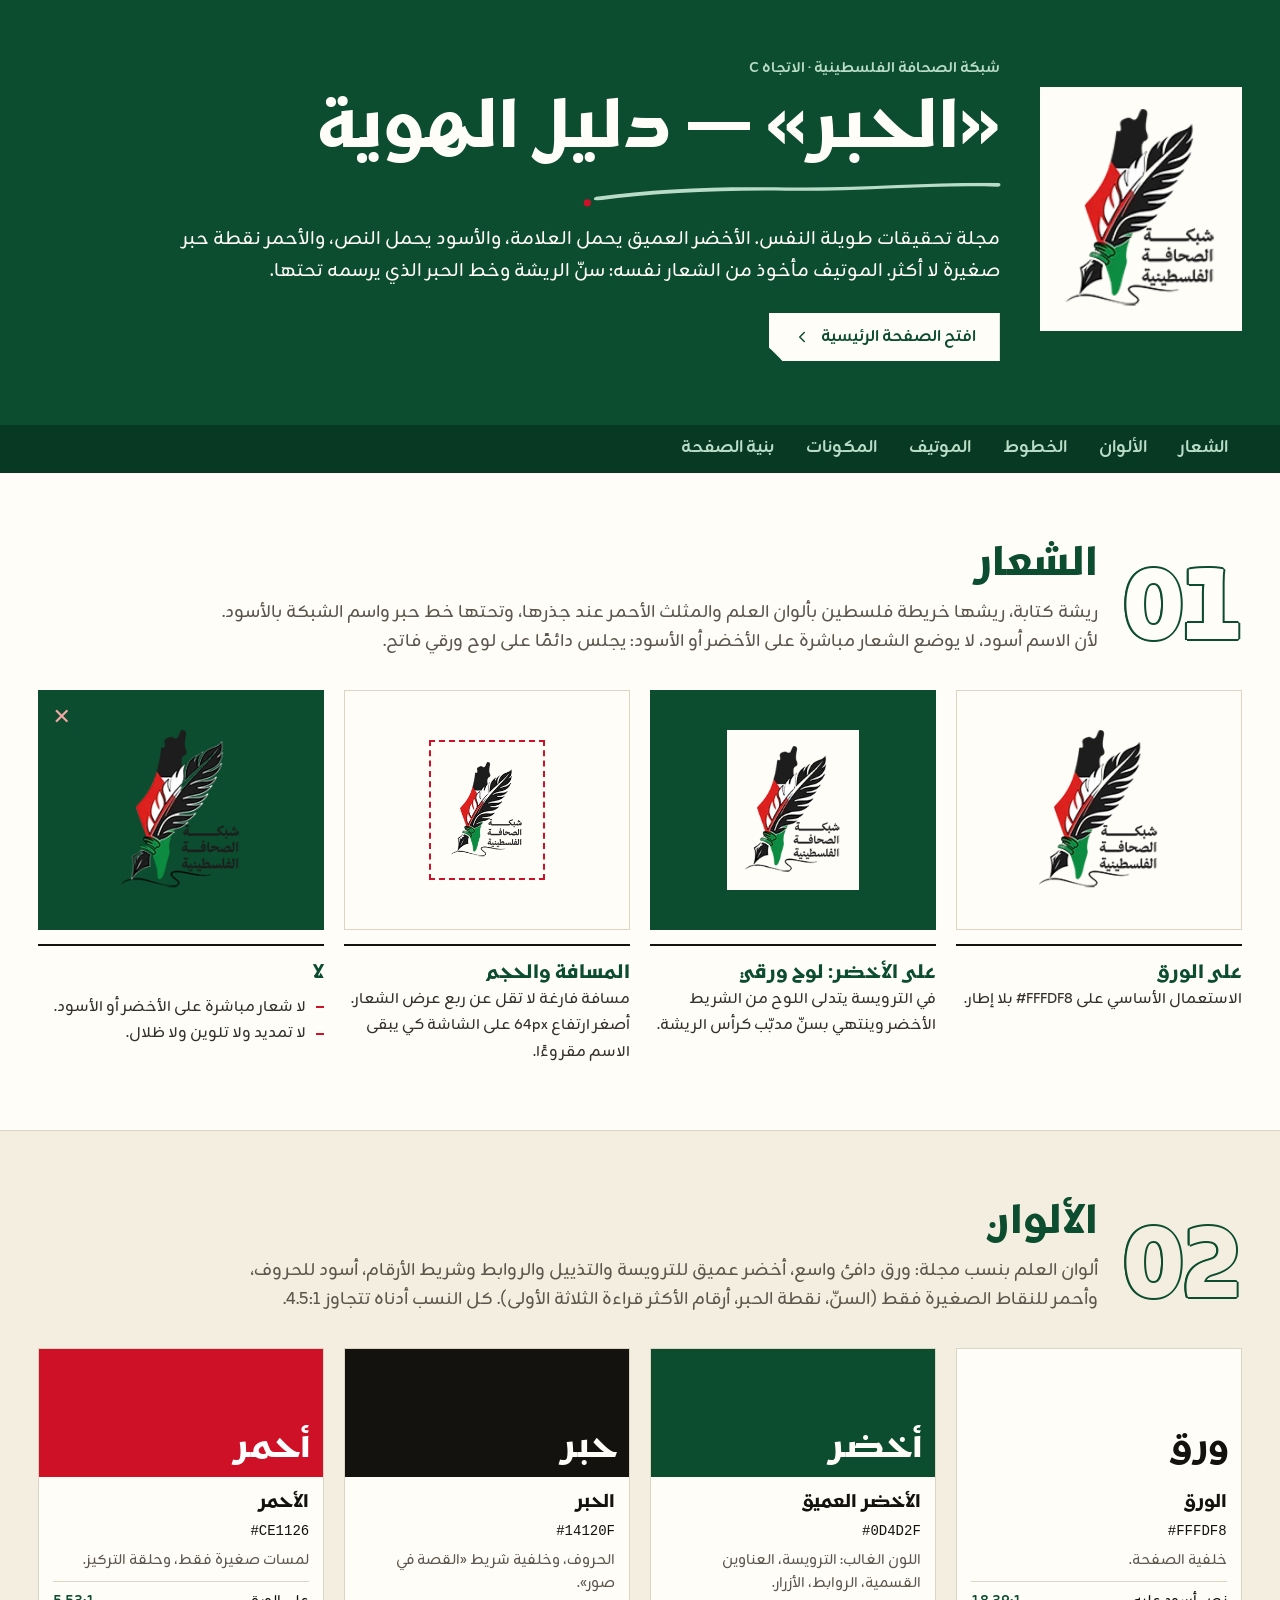
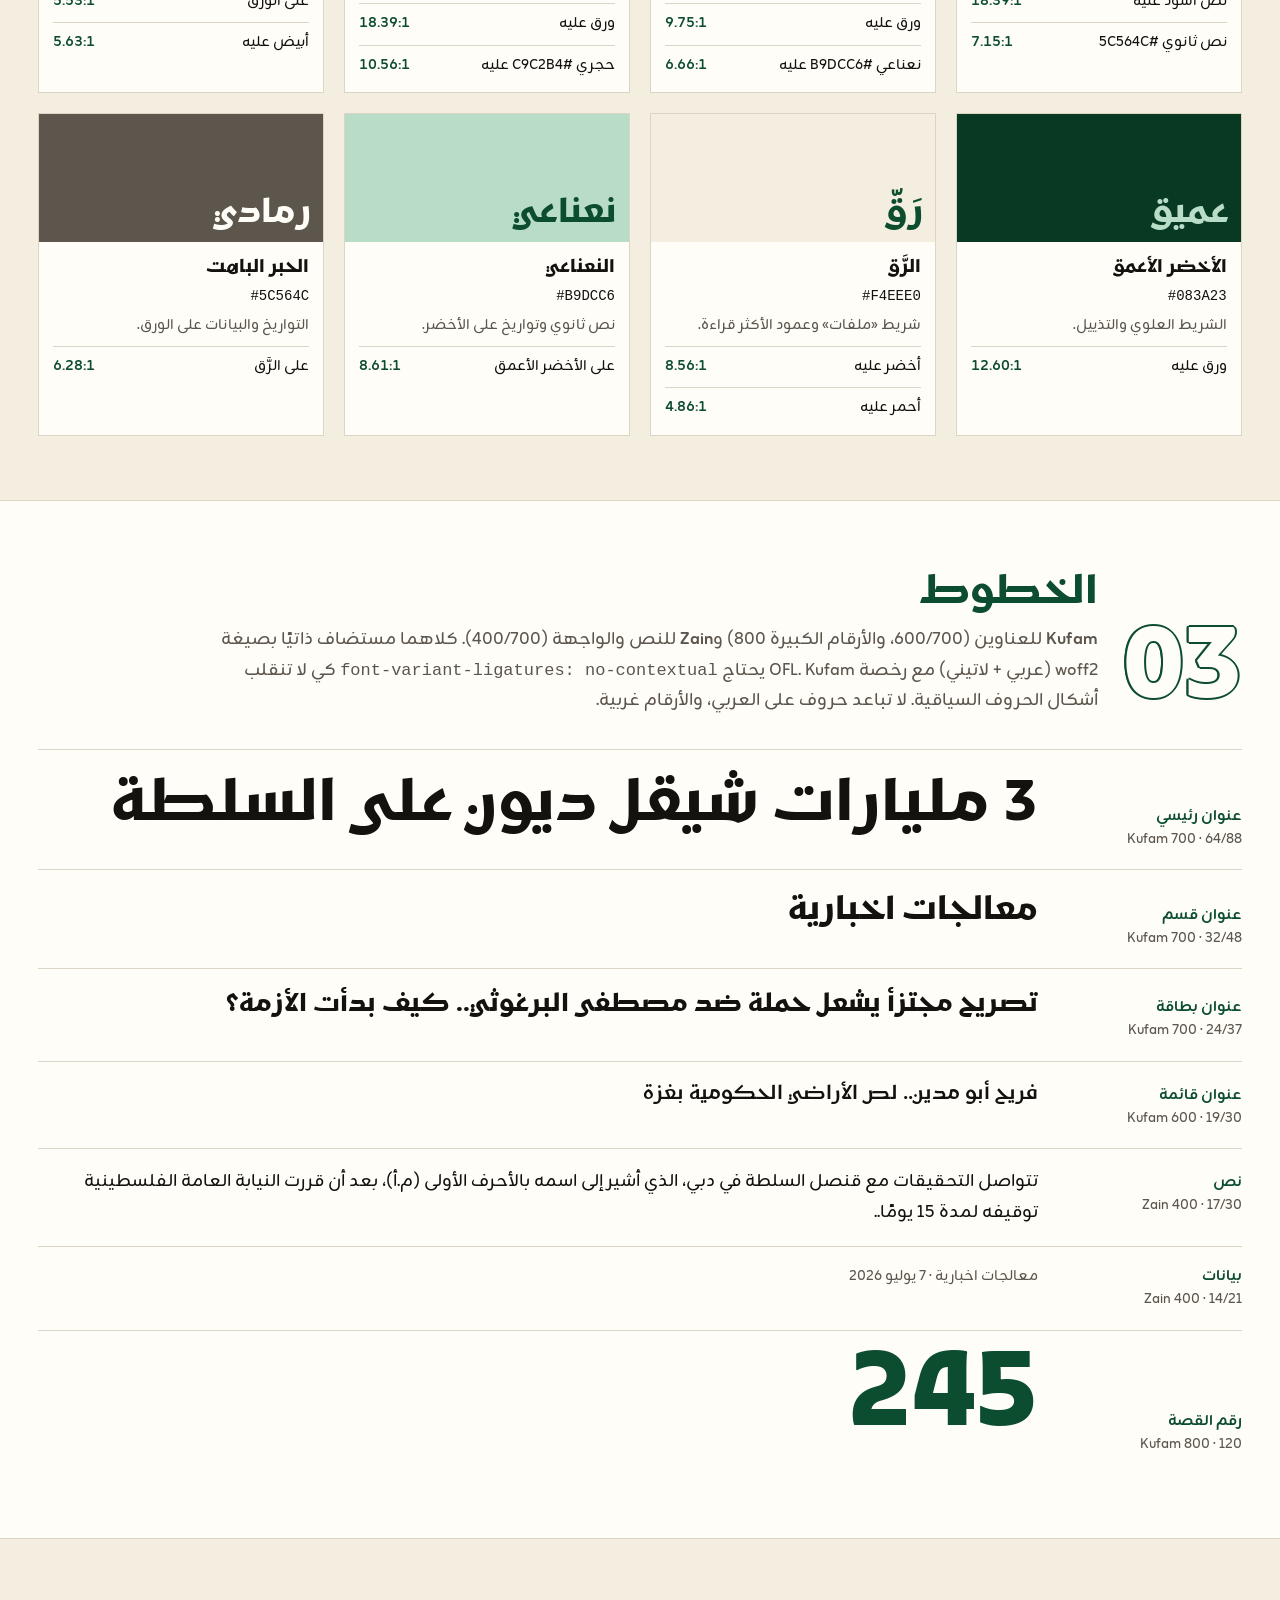
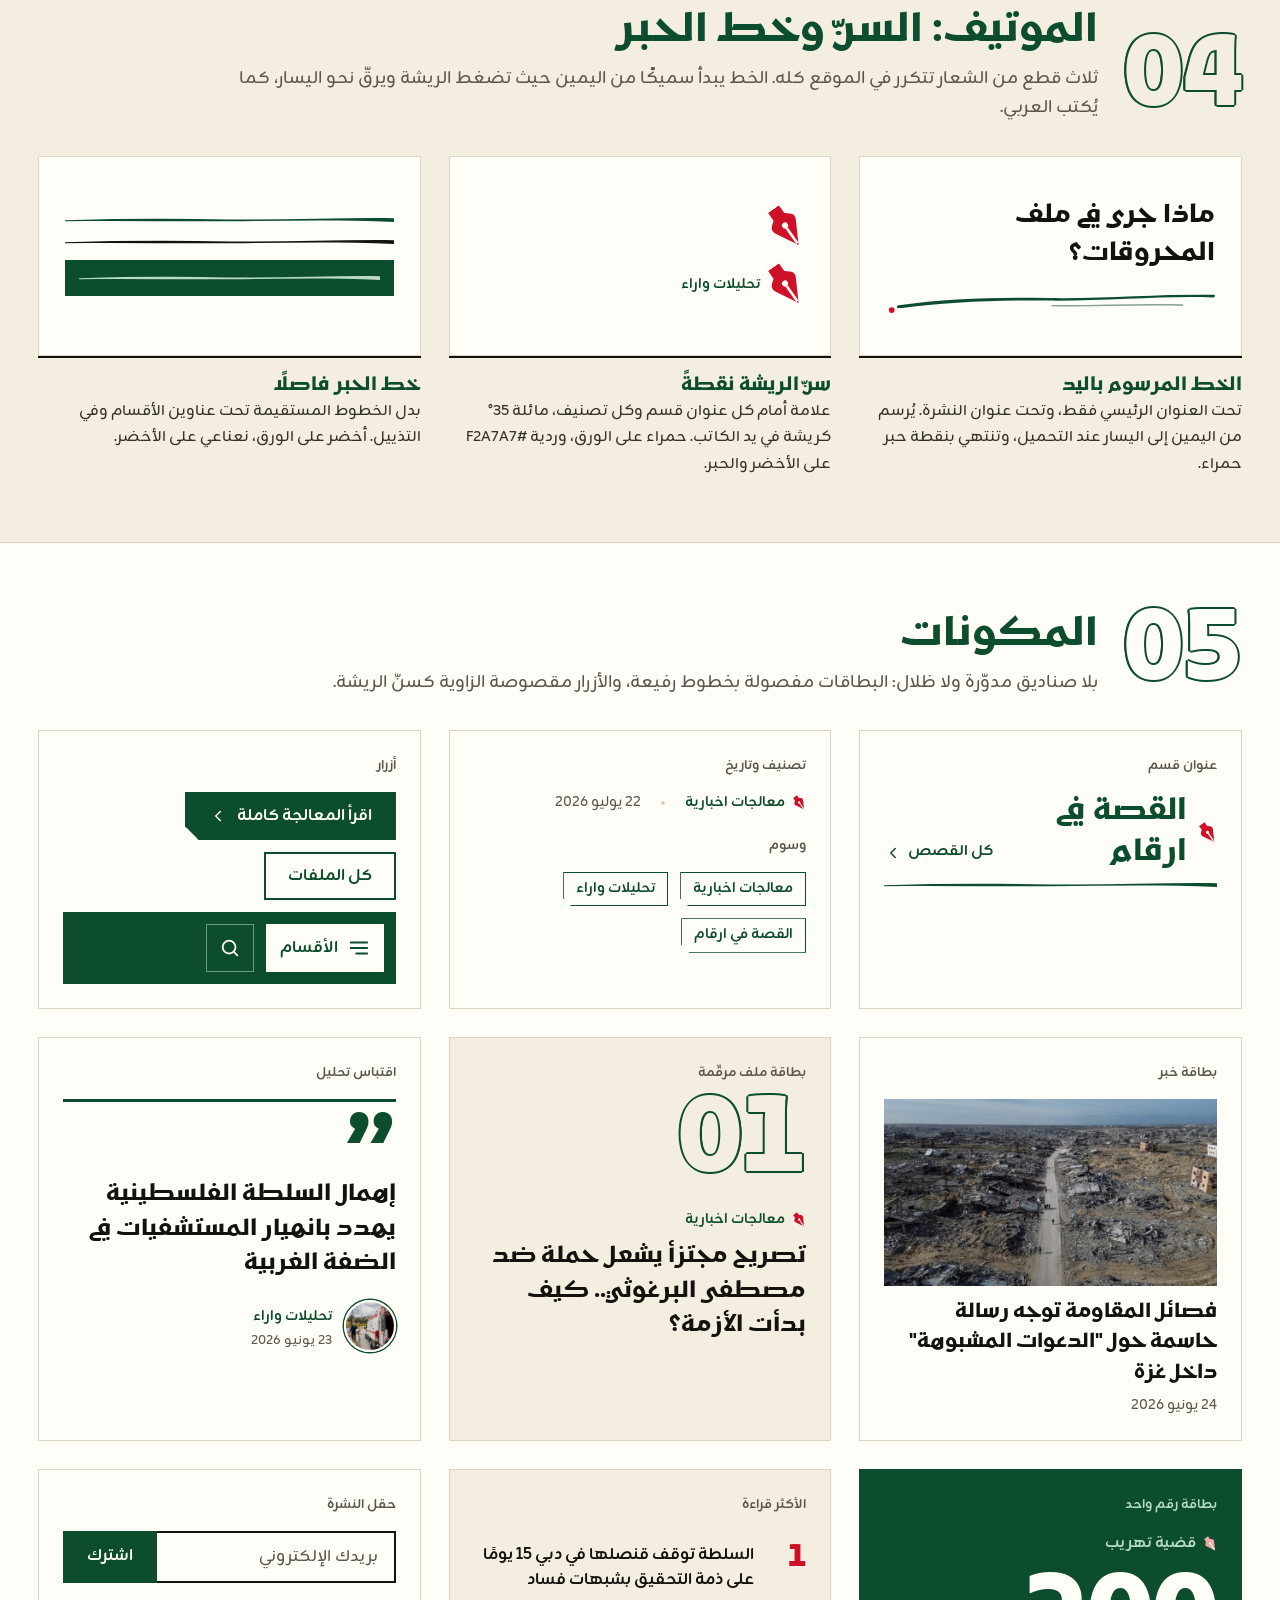
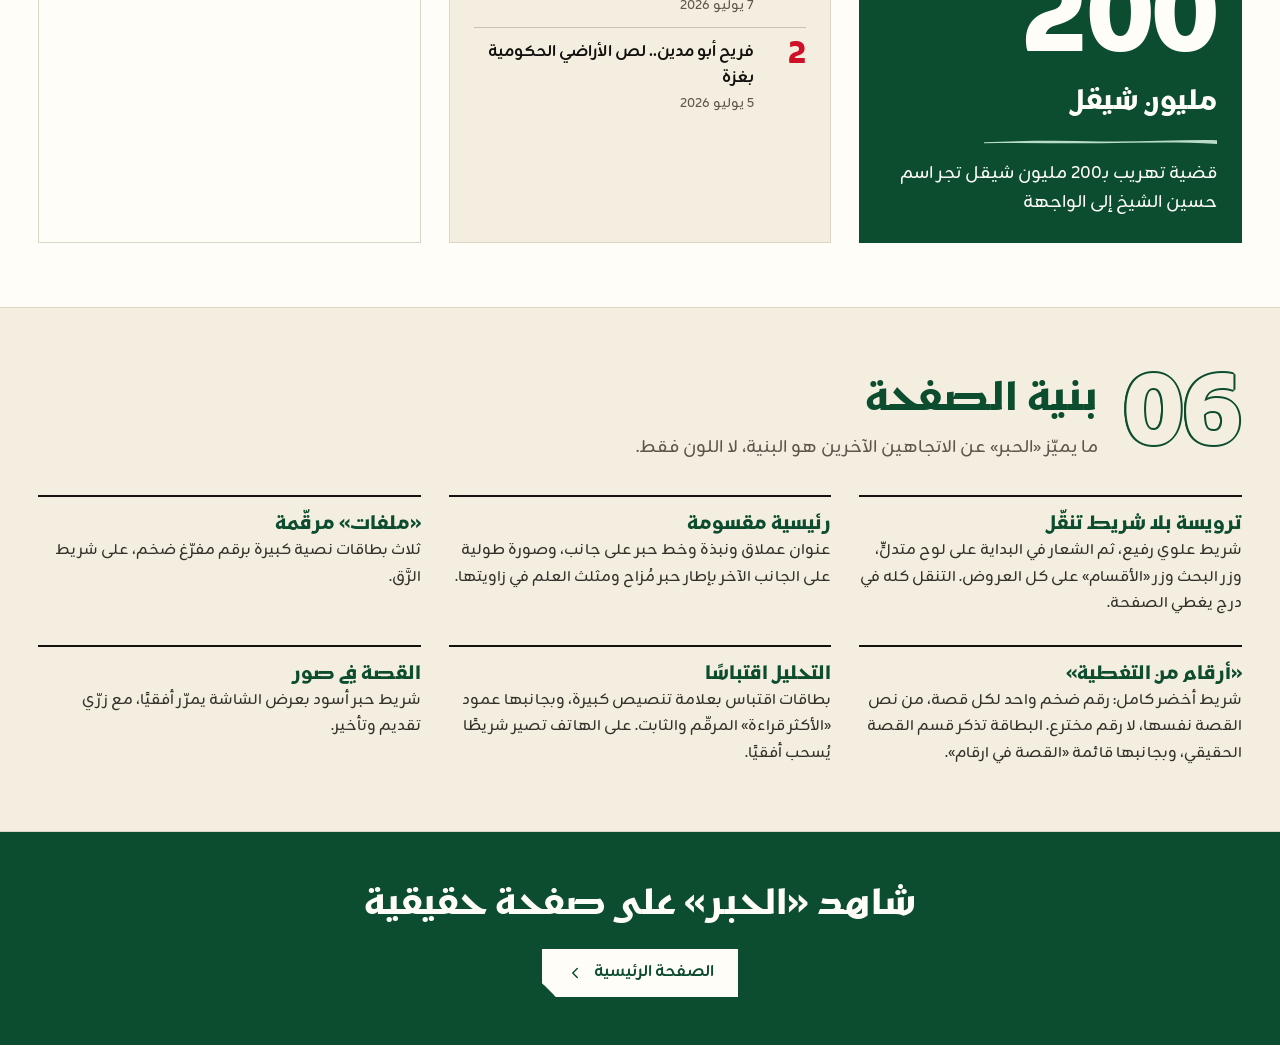
==== c/index.html @ 0a8b36a1 "Three homepage directions for شبكة الصحافة الفلسطينية (A الريشة، B الخريطة، C الحبر) Co-Authored-By:" ====
<!doctype html>
<html lang="ar" dir="rtl">
<head>
<meta charset="utf-8">
<meta name="viewport" content="width=device-width, initial-scale=1">
<title>الحبر — دليل الهوية</title>
<meta name="description" content="دليل هوية الاتجاه C «الحبر» لشبكة الصحافة الفلسطينية: الشعار، الألوان، الخطوط، الموتيف والمكونات.">
<meta name="theme-color" content="#0D4D2F">
<link rel="preload" href="../assets/fonts/kufam/kufam-arabic.woff2" as="font" type="font/woff2" crossorigin>
<link rel="preload" href="../assets/fonts/zain/zain-400-arabic.woff2" as="font" type="font/woff2" crossorigin>
<link rel="stylesheet" href="style.css">
</head>
<body>
<svg width="0" height="0" style="position:absolute" aria-hidden="true">
  <symbol id="nib" viewBox="0 0 16 20"><path fill="currentColor" d="M8 20 2.3 9.6C1.6 8.4 1.9 6.9 3 6L5 4.4V0h6v4.4L13 6c1.1.9 1.4 2.4.7 3.6Z"/><path d="M8 10.5V19" stroke="#FFFDF8" stroke-width="1.2"/><circle cx="8" cy="9.2" r="1.4" fill="#FFFDF8"/></symbol>
  <symbol id="i-left" viewBox="0 0 24 24"><path d="M15 6l-6 6 6 6"/></symbol>
  <symbol id="i-search" viewBox="0 0 24 24"><circle cx="11" cy="11" r="7"/><path d="m20 20-4-4"/></symbol>
  <symbol id="i-menu" viewBox="0 0 24 24"><path d="M3 6h18M3 12h18M9 18h12"/></symbol>
</svg>

<header class="book-hero">
  <div class="wrap book-hero__in">
    <span class="logo-plate"><img src="../assets/img/brand/logo.webp" width="150" height="200" alt="شبكة الصحافة الفلسطينية"></span>
    <div>
      <small>شبكة الصحافة الفلسطينية · الاتجاه C</small>
      <h1>«الحبر» — دليل الهوية</h1>
      <svg class="ink-underline" viewBox="0 0 520 34" aria-hidden="true">
        <g class="stroke"><path fill="currentColor" d="M517 7C440 4 350 13 255 12 170 11 95 15 22 24c-5 1-7-3-2-4.5C95 9 172 6.5 256 8c94 1.5 184-7 262-5.5 4 .1 4 4.5-1 4.5Z"/></g>
        <circle class="drop" cx="9" cy="27" r="4.5"/>
      </svg>
      <p>مجلة تحقيقات طويلة النفس. الأخضر العميق يحمل العلامة، والأسود يحمل النص، والأحمر نقطة حبر صغيرة لا أكثر. الموتيف مأخوذ من الشعار نفسه: سنّ الريشة وخط الحبر الذي يرسمه تحتها.</p>
      <a class="btn btn--cream" href="home.html">افتح الصفحة الرئيسية <svg class="ico"><use href="#i-left"/></svg></a>
    </div>
  </div>
</header>
<nav class="book-toc" aria-label="فصول الدليل">
  <div class="wrap"><ul>
    <li><a href="#logo">الشعار</a></li>
    <li><a href="#colour">الألوان</a></li>
    <li><a href="#type">الخطوط</a></li>
    <li><a href="#motif">الموتيف</a></li>
    <li><a href="#components">المكونات</a></li>
    <li><a href="#structure">بنية الصفحة</a></li>
  </ul></div>
</nav>

<main>
  <!-- 01 logo -->
  <section class="chap" id="logo">
    <div class="wrap">
      <div class="chap__head">
        <span class="chap__num" aria-hidden="true">01</span>
        <div><h2>الشعار</h2><p>ريشة كتابة، ريشها خريطة فلسطين بألوان العلم والمثلث الأحمر عند جذرها، وتحتها خط حبر واسم الشبكة بالأسود. لأن الاسم أسود، لا يوضع الشعار مباشرة على الأخضر أو الأسود: يجلس دائمًا على لوح ورقي فاتح.</p></div>
      </div>
      <div class="grid-4">
        <div>
          <div class="stage stage--paper"><img src="../assets/img/brand/logo.webp" width="120" height="160" alt="الشعار على الورق"></div>
          <div class="spec"><h3>على الورق</h3><p>الاستعمال الأساسي على <bdi dir="ltr">#FFFDF8</bdi> بلا إطار.</p></div>
        </div>
        <div>
          <div class="stage stage--green"><span class="logo-plate"><img src="../assets/img/brand/logo.webp" width="96" height="128" alt="الشعار على لوح فاتح فوق الأخضر"></span></div>
          <div class="spec"><h3>على الأخضر: لوح ورقي</h3><p>في الترويسة يتدلى اللوح من الشريط الأخضر وينتهي بسنّ مدبّب كرأس الريشة.</p></div>
        </div>
        <div>
          <div class="stage stage--paper"><div class="clear"><img src="../assets/img/brand/logo.webp" width="72" height="96" alt="المسافة الآمنة حول الشعار" style="width:72px;height:96px"></div></div>
          <div class="spec"><h3>المسافة والحجم</h3><p>مسافة فارغة لا تقل عن ربع عرض الشعار. أصغر ارتفاع 64px على الشاشة كي يبقى الاسم مقروءًا.</p></div>
        </div>
        <div>
          <div class="stage stage--green stage--dont"><img src="../assets/img/brand/logo.webp" width="120" height="160" alt="استعمال خاطئ: الشعار مباشرة على الأخضر"></div>
          <div class="spec"><h3>لا</h3><ul><li>لا شعار مباشرة على الأخضر أو الأسود.</li><li>لا تمديد ولا تلوين ولا ظلال.</li></ul></div>
        </div>
      </div>
    </div>
  </section>

  <!-- 02 colour -->
  <section class="chap chap--tint" id="colour">
    <div class="wrap">
      <div class="chap__head">
        <span class="chap__num" aria-hidden="true">02</span>
        <div><h2>الألوان</h2><p>ألوان العلم بنسب مجلة: ورق دافئ واسع، أخضر عميق للترويسة والتذييل والروابط وشريط الأرقام، أسود للحروف، وأحمر للنقاط الصغيرة فقط (السنّ، نقطة الحبر، أرقام الأكثر قراءة الثلاثة الأولى). كل النسب أدناه تتجاوز 4.5:1.</p></div>
      </div>
      <div class="grid-4">
        <div class="swatch">
          <div class="swatch__chip" style="background:#FFFDF8;color:#14120F">ورق</div>
          <div class="swatch__body"><h3>الورق</h3><code>#FFFDF8</code><p>خلفية الصفحة.</p>
            <div class="ratio"><span>نص أسود عليه</span><b class="pass">18.39:1</b></div>
            <div class="ratio"><span>نص ثانوي #5C564C</span><b class="pass">7.15:1</b></div></div>
        </div>
        <div class="swatch">
          <div class="swatch__chip" style="background:#0D4D2F;color:#FFFDF8">أخضر</div>
          <div class="swatch__body"><h3>الأخضر العميق</h3><code>#0D4D2F</code><p>اللون الغالب: الترويسة، العناوين القسمية، الروابط، الأزرار.</p>
            <div class="ratio"><span>ورق عليه</span><b class="pass">9.75:1</b></div>
            <div class="ratio"><span>نعناعي #B9DCC6 عليه</span><b class="pass">6.66:1</b></div></div>
        </div>
        <div class="swatch">
          <div class="swatch__chip" style="background:#14120F;color:#FFFDF8">حبر</div>
          <div class="swatch__body"><h3>الحبر</h3><code>#14120F</code><p>الحروف، وخلفية شريط «القصة في صور».</p>
            <div class="ratio"><span>ورق عليه</span><b class="pass">18.39:1</b></div>
            <div class="ratio"><span>حجري #C9C2B4 عليه</span><b class="pass">10.56:1</b></div></div>
        </div>
        <div class="swatch">
          <div class="swatch__chip" style="background:#CE1126;color:#FFFFFF">أحمر</div>
          <div class="swatch__body"><h3>الأحمر</h3><code>#CE1126</code><p>لمسات صغيرة فقط، وحلقة التركيز.</p>
            <div class="ratio"><span>على الورق</span><b class="pass">5.53:1</b></div>
            <div class="ratio"><span>أبيض عليه</span><b class="pass">5.63:1</b></div></div>
        </div>
        <div class="swatch">
          <div class="swatch__chip" style="background:#083A23;color:#B9DCC6">عميق</div>
          <div class="swatch__body"><h3>الأخضر الأعمق</h3><code>#083A23</code><p>الشريط العلوي والتذييل.</p>
            <div class="ratio"><span>ورق عليه</span><b class="pass">12.60:1</b></div></div>
        </div>
        <div class="swatch">
          <div class="swatch__chip" style="background:#F4EEE0;color:#0D4D2F">رَقّ</div>
          <div class="swatch__body"><h3>الرَّق</h3><code>#F4EEE0</code><p>شريط «ملفات» وعمود الأكثر قراءة.</p>
            <div class="ratio"><span>أخضر عليه</span><b class="pass">8.56:1</b></div>
            <div class="ratio"><span>أحمر عليه</span><b class="pass">4.86:1</b></div></div>
        </div>
        <div class="swatch">
          <div class="swatch__chip" style="background:#B9DCC6;color:#0D4D2F">نعناعي</div>
          <div class="swatch__body"><h3>النعناعي</h3><code>#B9DCC6</code><p>نص ثانوي وتواريخ على الأخضر.</p>
            <div class="ratio"><span>على الأخضر الأعمق</span><b class="pass">8.61:1</b></div></div>
        </div>
        <div class="swatch">
          <div class="swatch__chip" style="background:#5C564C;color:#FFFDF8">رمادي</div>
          <div class="swatch__body"><h3>الحبر الباهت</h3><code>#5C564C</code><p>التواريخ والبيانات على الورق.</p>
            <div class="ratio"><span>على الرَّق</span><b class="pass">6.28:1</b></div></div>
        </div>
      </div>
    </div>
  </section>

  <!-- 03 type -->
  <section class="chap" id="type">
    <div class="wrap">
      <div class="chap__head">
        <span class="chap__num" aria-hidden="true">03</span>
        <div><h2>الخطوط</h2><p><b>Kufam</b> للعناوين (600/700، والأرقام الكبيرة 800) و<b>Zain</b> للنص والواجهة (400/700). كلاهما مستضاف ذاتيًا بصيغة woff2 (عربي + لاتيني) مع رخصة OFL. Kufam يحتاج <code dir="ltr">font-variant-ligatures: no-contextual</code> كي لا تنقلب أشكال الحروف السياقية. لا تباعد حروف على العربي، والأرقام غربية.</p></div>
      </div>
      <div class="typerow"><div class="typerow__meta"><b>عنوان رئيسي</b>Kufam 700 · 64/88</div><p class="t-display">3 مليارات شيقل ديون على السلطة</p></div>
      <div class="typerow"><div class="typerow__meta"><b>عنوان قسم</b>Kufam 700 · 32/48</div><p class="t-h1">معالجات اخبارية</p></div>
      <div class="typerow"><div class="typerow__meta"><b>عنوان بطاقة</b>Kufam 700 · 24/37</div><p class="t-h2">تصريح مجتزأ يشعل حملة ضد مصطفى البرغوثي.. كيف بدأت الأزمة؟</p></div>
      <div class="typerow"><div class="typerow__meta"><b>عنوان قائمة</b>Kufam 600 · 19/30</div><p class="t-h3">فريح أبو مدين.. لص الأراضي الحكومية بغزة</p></div>
      <div class="typerow"><div class="typerow__meta"><b>نص</b>Zain 400 · 17/30</div><p class="t-body">تتواصل التحقيقات مع قنصل السلطة في دبي، الذي أشير إلى اسمه بالأحرف الأولى (م.أ)، بعد أن قررت النيابة العامة الفلسطينية توقيفه لمدة 15 يومًا..</p></div>
      <div class="typerow"><div class="typerow__meta"><b>بيانات</b>Zain 400 · 14/21</div><p class="t-small">معالجات اخبارية · 7 يوليو 2026</p></div>
      <div class="typerow"><div class="typerow__meta"><b>رقم القصة</b>Kufam 800 · 120</div><p class="t-fig">245</p></div>
    </div>
  </section>

  <!-- 04 motif -->
  <section class="chap chap--tint" id="motif">
    <div class="wrap">
      <div class="chap__head">
        <span class="chap__num" aria-hidden="true">04</span>
        <div><h2>الموتيف: السنّ وخط الحبر</h2><p>ثلاث قطع من الشعار تتكرر في الموقع كله. الخط يبدأ سميكًا من اليمين حيث تضغط الريشة ويرقّ نحو اليسار، كما يُكتب العربي.</p></div>
      </div>
      <div class="grid-3">
        <div>
          <div class="motif-box">
            <p class="t-h2">ماذا جرى في ملف المحروقات؟</p>
            <svg class="ink-underline" viewBox="0 0 520 34" aria-hidden="true">
              <g class="stroke"><path fill="currentColor" d="M517 7C440 4 350 13 255 12 170 11 95 15 22 24c-5 1-7-3-2-4.5C95 9 172 6.5 256 8c94 1.5 184-7 262-5.5 4 .1 4 4.5-1 4.5Z"/><path fill="currentColor" opacity=".5" d="M470 18c-70-2.5-140 2-208 1v2c68 1.5 138-2.5 208-.5Z"/></g>
              <circle class="drop" cx="9" cy="27" r="4.5"/>
            </svg>
          </div>
          <div class="spec"><h3>الخط المرسوم باليد</h3><p>تحت العنوان الرئيسي فقط، وتحت عنوان النشرة. يُرسم من اليمين إلى اليسار عند التحميل، وتنتهي بنقطة حبر حمراء.</p></div>
        </div>
        <div>
          <div class="motif-box" style="align-items:flex-start">
            <svg class="nib" aria-hidden="true"><use href="#nib"/></svg>
            <span class="kicker"><svg class="nib"><use href="#nib"/></svg>تحليلات واراء</span>
          </div>
          <div class="spec"><h3>سنّ الريشة نقطةً</h3><p>علامة أمام كل عنوان قسم وكل تصنيف، مائلة 35° كريشة في يد الكاتب. حمراء على الورق، وردية #F2A7A7 على الأخضر والحبر.</p></div>
        </div>
        <div>
          <div class="motif-box">
            <hr class="ink-rule">
            <hr class="ink-rule ink-rule--ink">
            <div style="background:var(--green);padding:14px"><hr class="ink-rule ink-rule--cream"></div>
          </div>
          <div class="spec"><h3>خط الحبر فاصلًا</h3><p>بدل الخطوط المستقيمة تحت عناوين الأقسام وفي التذييل. أخضر على الورق، نعناعي على الأخضر.</p></div>
        </div>
      </div>
    </div>
  </section>

  <!-- 05 components -->
  <section class="chap" id="components">
    <div class="wrap">
      <div class="chap__head">
        <span class="chap__num" aria-hidden="true">05</span>
        <div><h2>المكونات</h2><p>بلا صناديق مدوّرة ولا ظلال: البطاقات مفصولة بخطوط رفيعة، والأزرار مقصوصة الزاوية كسنّ الريشة.</p></div>
      </div>
      <div class="grid-3">
        <div class="comp">
          <small>عنوان قسم</small>
          <div class="shead" style="margin:0">
            <h2 class="shead__title"><svg class="nib"><use href="#nib"/></svg>القصة في ارقام</h2>
            <a class="shead__more" href="home.html#numbers">كل القصص <svg class="ico"><use href="#i-left"/></svg></a>
            <hr class="ink-rule">
          </div>
        </div>
        <div class="comp">
          <small>تصنيف وتاريخ</small>
          <div class="row-wrap"><span class="kicker"><svg class="nib"><use href="#nib"/></svg>معالجات اخبارية</span><span class="dot"></span><span class="meta">22 يوليو 2026</span></div>
          <small style="margin-top:22px">وسوم</small>
          <div class="row-wrap"><span class="tag">معالجات اخبارية</span><span class="tag">تحليلات واراء</span><span class="tag">القصة في ارقام</span></div>
        </div>
        <div class="comp">
          <small>أزرار</small>
          <div class="row-wrap">
            <a class="btn" href="home.html">اقرأ المعالجة كاملة <svg class="ico"><use href="#i-left"/></svg></a>
            <a class="btn btn--ghost" href="home.html">كل الملفات</a>
          </div>
          <div class="row-wrap" style="margin-top:12px;background:var(--green);padding:12px">
            <button class="iconbtn" type="button"><svg class="ico"><use href="#i-menu"/></svg>الأقسام</button>
            <button class="iconbtn iconbtn--search" type="button" style="display:inline-flex" aria-label="بحث"><svg class="ico"><use href="#i-search"/></svg></button>
          </div>
        </div>
        <div class="comp">
          <small>بطاقة خبر</small>
          <article class="mcard"><a href="home.html">
            <img src="../assets/img/news/rfh.jpg" width="780" height="470" alt="" loading="lazy">
            <div><h3>فصائل المقاومة توجه رسالة حاسمة حول "الدعوات المشبوهة" داخل غزة</h3><p class="meta">24 يونيو 2026</p></div>
          </a></article>
        </div>
        <div class="comp" style="background:var(--paper-2)">
          <small>بطاقة ملف مرقّمة</small>
          <article class="file" style="padding:0">
            <div class="file__num" aria-hidden="true">01</div>
            <span class="kicker"><svg class="nib"><use href="#nib"/></svg>معالجات اخبارية</span>
            <h3><a href="home.html">تصريح مجتزأ يشعل حملة ضد مصطفى البرغوثي.. كيف بدأت الأزمة؟</a></h3>
          </article>
        </div>
        <div class="comp">
          <small>اقتباس تحليل</small>
          <article class="quote" style="border-top-color:var(--green);border-top-width:3px">
            <span class="quote__mark" aria-hidden="true">”</span>
            <h3><a href="home.html">إهمال السلطة الفلسطينية يهدد بانهيار المستشفيات في الضفة الغربية</a></h3>
            <div class="quote__by"><img src="../assets/img/news/mstshfyat.webp" width="52" height="52" alt="" loading="lazy"><div><span class="kicker">تحليلات واراء</span><p class="meta">23 يونيو 2026</p></div></div>
          </article>
        </div>
        <div class="comp" style="background:var(--green);color:var(--paper);border-color:var(--green)">
          <small style="color:var(--mint)">بطاقة رقم واحد</small>
          <article class="fig" style="padding:0;border:0">
            <p class="fig__label"><svg class="nib"><use href="#nib"/></svg>قضية تهريب</p>
            <p class="fig__value">200</p>
            <p class="fig__unit">مليون شيقل</p>
            <hr class="ink-rule ink-rule--cream">
            <h3><a href="home.html">قضية تهريب بـ200 مليون شيقل تجر اسم حسين الشيخ إلى الواجهة</a></h3>
          </article>
        </div>
        <div class="comp" style="background:var(--paper-2)">
          <small>الأكثر قراءة</small>
          <div class="mostread" style="position:static;padding:0">
            <ol>
              <li><a href="home.html"><div><h3>السلطة توقف قنصلها في دبي 15 يومًا على ذمة التحقيق بشبهات فساد</h3><p class="meta">7 يوليو 2026</p></div></a></li>
              <li><a href="home.html"><div><h3>فريح أبو مدين.. لص الأراضي الحكومية بغزة</h3><p class="meta">5 يوليو 2026</p></div></a></li>
            </ol>
          </div>
        </div>
        <div class="comp">
          <small>حقل النشرة</small>
          <form class="nl-form" action="#" style="margin:0">
            <label class="sr-only" for="bk-email">بريدك الإلكتروني</label>
            <input id="bk-email" type="email" placeholder="بريدك الإلكتروني">
            <button class="btn" type="submit">اشترك</button>
          </form>
        </div>
      </div>
    </div>
  </section>

  <!-- 06 structure -->
  <section class="chap chap--tint" id="structure">
    <div class="wrap">
      <div class="chap__head">
        <span class="chap__num" aria-hidden="true">06</span>
        <div><h2>بنية الصفحة</h2><p>ما يميّز «الحبر» عن الاتجاهين الآخرين هو البنية، لا اللون فقط.</p></div>
      </div>
      <div class="grid-3">
        <div class="spec"><h3>ترويسة بلا شريط تنقّل</h3><p>شريط علوي رفيع، ثم الشعار في البداية على لوح متدلٍّ، وزر البحث وزر «الأقسام» على كل العروض. التنقل كله في درج يغطي الصفحة.</p></div>
        <div class="spec"><h3>رئيسية مقسومة</h3><p>عنوان عملاق ونبذة وخط حبر على جانب، وصورة طولية على الجانب الآخر بإطار حبر مُزاح ومثلث العلم في زاويتها.</p></div>
        <div class="spec"><h3>«ملفات» مرقّمة</h3><p>ثلاث بطاقات نصية كبيرة برقم مفرّغ ضخم، على شريط الرَّق.</p></div>
        <div class="spec"><h3>«أرقام من التغطية»</h3><p>شريط أخضر كامل: رقم ضخم واحد لكل قصة، من نص القصة نفسها، لا رقم مخترع. البطاقة تذكر قسم القصة الحقيقي، وبجانبها قائمة «القصة في ارقام».</p></div>
        <div class="spec"><h3>التحليل اقتباسًا</h3><p>بطاقات اقتباس بعلامة تنصيص كبيرة، وبجانبها عمود «الأكثر قراءة» المرقّم والثابت. على الهاتف تصير شريطًا يُسحب أفقيًا.</p></div>
        <div class="spec"><h3>القصة في صور</h3><p>شريط حبر أسود بعرض الشاشة يمرّر أفقيًا، مع زرّي تقديم وتأخير.</p></div>
      </div>
    </div>
  </section>
</main>

<footer class="book-end">
  <div class="wrap">
    <h2>شاهد «الحبر» على صفحة حقيقية</h2>
    <a class="btn btn--cream" href="home.html">الصفحة الرئيسية <svg class="ico"><use href="#i-left"/></svg></a>
  </div>
</footer>
</body>
</html>
---- c/style.css ----
/* ==========================================================
   شبكة الصحافة الفلسطينية — الاتجاه C «الحبر»
   magazine, investigative long-form
   Kufam (headlines) + Zain (body)
   ========================================================== */

@font-face {
  font-family: "Kufam";
  font-style: normal;
  font-weight: 400 900;
  font-display: swap;
  src: url("../assets/fonts/kufam/kufam-arabic.woff2") format("woff2");
  unicode-range: U+0600-06FF, U+0750-077F, U+0870-0891, U+0897-08E1, U+08E3-08FF, U+200C-200E, U+2010-2011, U+204F, U+2E41, U+FB50-FDFF, U+FE70-FE74, U+FE76-FEFC;
}
@font-face {
  font-family: "Kufam";
  font-style: normal;
  font-weight: 400 900;
  font-display: swap;
  src: url("../assets/fonts/kufam/kufam-latin.woff2") format("woff2");
  unicode-range: U+0000-00FF, U+0131, U+0152-0153, U+02BB-02BC, U+02C6, U+02DA, U+02DC, U+0304, U+0308, U+0329, U+2000-206F, U+20AC, U+2122, U+2191, U+2193, U+2212, U+2215, U+FEFF, U+FFFD;
}
@font-face {
  font-family: "Zain";
  font-style: normal;
  font-weight: 400;
  font-display: swap;
  src: url("../assets/fonts/zain/zain-400-arabic.woff2") format("woff2");
  unicode-range: U+0600-06FF, U+0750-077F, U+0870-0891, U+0897-08E1, U+08E3-08FF, U+200C-200E, U+2010-2011, U+204F, U+2E41, U+FB50-FDFF, U+FE70-FE74, U+FE76-FEFC;
}
@font-face {
  font-family: "Zain";
  font-style: normal;
  font-weight: 400;
  font-display: swap;
  src: url("../assets/fonts/zain/zain-400-latin.woff2") format("woff2");
  unicode-range: U+0000-00FF, U+0131, U+0152-0153, U+02BB-02BC, U+02C6, U+02DA, U+02DC, U+0304, U+0308, U+0329, U+2000-206F, U+20AC, U+2122, U+2191, U+2193, U+2212, U+2215, U+FEFF, U+FFFD;
}
@font-face {
  font-family: "Zain";
  font-style: normal;
  font-weight: 700;
  font-display: swap;
  src: url("../assets/fonts/zain/zain-700-arabic.woff2") format("woff2");
  unicode-range: U+0600-06FF, U+0750-077F, U+0870-0891, U+0897-08E1, U+08E3-08FF, U+200C-200E, U+2010-2011, U+204F, U+2E41, U+FB50-FDFF, U+FE70-FE74, U+FE76-FEFC;
}
@font-face {
  font-family: "Zain";
  font-style: normal;
  font-weight: 700;
  font-display: swap;
  src: url("../assets/fonts/zain/zain-700-latin.woff2") format("woff2");
  unicode-range: U+0000-00FF, U+0131, U+0152-0153, U+02BB-02BC, U+02C6, U+02DA, U+02DC, U+0304, U+0308, U+0329, U+2000-206F, U+20AC, U+2122, U+2191, U+2193, U+2212, U+2215, U+FEFF, U+FFFD;
}

:root {
  --paper: #FFFDF8;
  --paper-2: #F4EEE0;
  --green: #0D4D2F;
  --green-deep: #083A23;
  --mint: #B9DCC6;
  --ink: #14120F;
  --ink-soft: #5C564C;
  --stone: #C9C2B4;
  --red: #CE1126;
  --rule: #DDD5C4;

  --f-head: "Kufam", "Zain", system-ui, sans-serif;
  --f-body: "Zain", system-ui, sans-serif;

  --wrap: 1320px;
  --gut: clamp(16px, 3vw, 40px);

  /* the ink line: a tapered pen stroke, thick where the pen lands (start, right) */
  --ink-line: url("data:image/svg+xml,%3Csvg xmlns='http://www.w3.org/2000/svg' viewBox='0 0 1200 8' preserveAspectRatio='none'%3E%3Cpath d='M1200 2.2C1000 1.6 800 4.2 600 3.4S200 2.6 0 4.2V5.2C200 4.4 400 5.6 600 5.2S1000 3.6 1200 6Z' fill='%230D4D2F'/%3E%3C/svg%3E");
  --ink-line-cream: url("data:image/svg+xml,%3Csvg xmlns='http://www.w3.org/2000/svg' viewBox='0 0 1200 8' preserveAspectRatio='none'%3E%3Cpath d='M1200 2.2C1000 1.6 800 4.2 600 3.4S200 2.6 0 4.2V5.2C200 4.4 400 5.6 600 5.2S1000 3.6 1200 6Z' fill='%23B9DCC6'/%3E%3C/svg%3E");
  --ink-line-ink: url("data:image/svg+xml,%3Csvg xmlns='http://www.w3.org/2000/svg' viewBox='0 0 1200 8' preserveAspectRatio='none'%3E%3Cpath d='M1200 2.2C1000 1.6 800 4.2 600 3.4S200 2.6 0 4.2V5.2C200 4.4 400 5.6 600 5.2S1000 3.6 1200 6Z' fill='%2314120F'/%3E%3C/svg%3E");
}

*, *::before, *::after { box-sizing: border-box; }
html { -webkit-text-size-adjust: 100%; scroll-behavior: smooth; }
body {
  margin: 0;
  background: var(--paper);
  color: var(--ink);
  font-family: var(--f-body);
  font-size: 17px;
  line-height: 1.75;
  overflow-x: hidden;
  overflow-x: clip;
}
img { display: block; max-width: 100%; height: auto; }
a { color: inherit; text-decoration: none; }
a:focus-visible, button:focus-visible, input:focus-visible {
  outline: 3px solid var(--red);
  outline-offset: 3px;
}
button { font: inherit; color: inherit; cursor: pointer; }
h1, h2, h3, h4 {
  margin: 0;
  font-family: var(--f-head);
  font-weight: 700;
  font-variant-ligatures: no-contextual;
  line-height: 1.5;
}
p { margin: 0; }
ol, ul { margin: 0; padding: 0; list-style: none; }
.sr-only {
  position: absolute; width: 1px; height: 1px; overflow: hidden;
  clip: rect(0 0 0 0); white-space: nowrap;
}
.skip {
  position: absolute; inset-inline-start: 16px; top: -60px; z-index: 100;
  background: var(--red); color: #fff; padding: 10px 16px; font-weight: 700;
}
.skip:focus { top: 8px; }

.wrap { width: 100%; max-width: calc(var(--wrap) + 2 * var(--gut)); margin-inline: auto; padding-inline: var(--gut); }
.ico { width: 22px; height: 22px; flex: none; fill: none; stroke: currentColor; stroke-width: 2; stroke-linecap: round; stroke-linejoin: round; }
.ico--fill { fill: currentColor; stroke: none; }

/* ---------- motif pieces ---------- */
.nib { width: 13px; height: 16px; flex: none; color: var(--red); transform: rotate(-35deg); }
.ink-rule { height: 8px; background: var(--ink-line) center / 100% 100% no-repeat; border: 0; margin: 0; }
.ink-rule--cream { background-image: var(--ink-line-cream); }
.ink-rule--ink { background-image: var(--ink-line-ink); }

.kicker {
  display: inline-flex; align-items: center; gap: 8px;
  font-family: var(--f-body); font-weight: 700; font-size: 14px; line-height: 1.4;
  color: var(--green);
}
.meta { font-size: 14px; color: var(--ink-soft); line-height: 1.5; }
.meta time { white-space: nowrap; }
.dot { display: inline-block; width: 4px; height: 4px; background: var(--rule); border-radius: 50%; vertical-align: middle; margin-inline: 8px; }

.title-link { background-image: linear-gradient(currentColor, currentColor); background-size: 0 2px; background-repeat: no-repeat; background-position: 100% 100%; transition: background-size .25s ease; }
.title-link:hover { background-size: 100% 2px; }

.btn {
  display: inline-flex; align-items: center; justify-content: center; gap: 10px;
  min-height: 48px; padding: 10px 22px;
  font-family: var(--f-body); font-weight: 700; font-size: 16px; line-height: 1.2;
  background: var(--green); color: var(--paper); border: 2px solid var(--green);
  clip-path: polygon(0 0, 100% 0, 100% 100%, 14px 100%, 0 calc(100% - 14px));
  transition: background-color .2s;
}
.btn:hover { background: var(--green-deep); border-color: var(--green-deep); }
.btn--ghost { background: transparent; color: var(--green); clip-path: none; }
.btn--ghost:hover { background: var(--green); color: var(--paper); }
.btn--cream { background: var(--paper); color: var(--green); border-color: var(--paper); }
.btn--cream:hover { background: var(--mint); border-color: var(--mint); }
.btn .ico { width: 18px; height: 18px; }

.tag {
  display: inline-flex; align-items: center; min-height: 32px; padding: 4px 12px;
  font-size: 14px; font-weight: 700; color: var(--green);
  border: 1.5px solid var(--green);
  clip-path: polygon(0 0, 100% 0, 100% 100%, 8px 100%, 0 calc(100% - 8px));
}

/* section head: nib + title + ink line, "more" at the end */
.shead { display: grid; grid-template-columns: 1fr auto; align-items: end; gap: 6px 16px; margin-bottom: 28px; }
.shead__title { display: flex; align-items: center; gap: 12px; font-size: clamp(24px, 2.3vw, 32px); color: var(--green); line-height: 1.4; }
.shead__title .nib { width: 18px; height: 22px; }
.shead__more { display: inline-flex; align-items: center; gap: 6px; min-height: 44px; font-weight: 700; font-size: 15px; color: var(--green); }
.shead__more .ico { width: 18px; height: 18px; }
.shead__more:hover { color: var(--red); }
.shead .ink-rule { grid-column: 1 / -1; }
.shead--cream .shead__title, .shead--cream .shead__more { color: var(--paper); }
.shead--cream .shead__more:hover { color: var(--mint); }

/* ---------- top bar + header ---------- */
.topbar { background: var(--green-deep); color: var(--paper); font-size: 14px; }
.topbar__in { display: flex; align-items: center; justify-content: space-between; gap: 16px; min-height: 44px; }
.topbar__tag { font-family: var(--f-head); font-weight: 600; font-variant-ligatures: no-contextual; }
.topbar__links { display: flex; align-items: center; gap: 2px; }
.topbar__links a { display: inline-flex; align-items: center; justify-content: center; min-width: 44px; min-height: 44px; color: var(--mint); }
.topbar__links a:hover { color: var(--paper); }
.topbar__links .ico { width: 18px; height: 18px; }
.topbar__nl { padding-inline: 12px; font-weight: 700; color: var(--paper) !important; }

.masthead { background: var(--green); color: var(--paper); position: relative; z-index: 20; }
.masthead__in { display: flex; align-items: center; gap: 16px; min-height: 84px; }
.logo-tab {
  align-self: flex-start;
  display: block; background: var(--paper);
  padding: 14px 18px 22px;
  margin-bottom: -64px;
  clip-path: polygon(0 0, 100% 0, 100% calc(100% - 16px), 50% 100%, 0 calc(100% - 16px));
  box-shadow: 0 0 0 1px var(--rule);
}
.logo-tab img { width: 84px; height: 112px; }
.masthead__brand { display: flex; flex-direction: column; gap: 2px; margin-inline-start: 4px; }
.masthead__name { font-family: var(--f-head); font-weight: 700; font-size: 22px; line-height: 1.3; font-variant-ligatures: no-contextual; }
.masthead__sub { font-size: 14px; color: var(--mint); }
.masthead__tools { margin-inline-start: auto; display: flex; align-items: center; gap: 12px; }
.searchbox {
  display: flex; align-items: center; gap: 10px;
  min-height: 48px; width: clamp(220px, 28vw, 380px); padding-inline: 16px;
  background: transparent; color: var(--mint); border: 1.5px solid rgba(185, 220, 198, .55);
  text-align: start; font-size: 15px;
}
.searchbox:hover { border-color: var(--paper); color: var(--paper); }
.searchbox span { flex: 1; }
.iconbtn {
  display: inline-flex; align-items: center; justify-content: center; gap: 10px;
  min-width: 48px; min-height: 48px; padding-inline: 14px;
  background: var(--paper); color: var(--green); border: 0;
  font-weight: 700; font-size: 16px;
}
.iconbtn:hover { background: var(--mint); }
.iconbtn--search { display: none; background: transparent; color: var(--paper); border: 1.5px solid rgba(185, 220, 198, .55); padding: 0; }

/* ---------- drawer ---------- */
.drawer { position: fixed; inset: 0; z-index: 90; visibility: hidden; }
.drawer.is-open { visibility: visible; }
.drawer__scrim { position: absolute; inset: 0; background: rgba(20, 18, 15, .62); opacity: 0; transition: opacity .25s; border: 0; width: 100%; }
.drawer.is-open .drawer__scrim { opacity: 1; }
.drawer__panel {
  position: absolute; inset-block: 0; inset-inline-start: 0;
  width: min(440px, 100%); overflow-y: auto;
  background: var(--green); color: var(--paper);
  padding: 20px clamp(20px, 4vw, 36px) 32px;
  transform: translateX(100%); transition: transform .3s ease;
  display: flex; flex-direction: column; gap: 22px;
}
.drawer.is-open .drawer__panel { transform: none; }
.drawer__top { display: flex; align-items: center; justify-content: space-between; }
.drawer__top .logo-plate { padding: 8px 10px; }
.drawer__top .logo-plate img { width: 48px; height: 64px; }
.logo-plate { display: inline-block; background: var(--paper); }
.drawer__close { background: transparent; color: var(--paper); border: 1.5px solid rgba(185, 220, 198, .55); }
.drawer__close:hover { background: var(--green-deep); }
.drawer__search { display: flex; border-bottom: 2px solid var(--mint); }
.drawer__search input {
  flex: 1; min-width: 0; min-height: 52px; background: transparent; border: 0; color: var(--paper);
  font: 400 18px/1.4 var(--f-body);
}
.drawer__search input::placeholder { color: var(--mint); }
.drawer__search button { background: transparent; border: 0; color: var(--paper); min-width: 48px; }
.drawer__nav li { border-bottom: 1px solid rgba(185, 220, 198, .25); }
.drawer__nav a {
  display: flex; align-items: baseline; gap: 16px; min-height: 56px; padding-block: 10px;
  font-family: var(--f-head); font-weight: 700; font-size: 24px; line-height: 1.4; font-variant-ligatures: no-contextual;
}
.drawer__nav a:hover { color: var(--mint); }
.drawer__nav small { font: 600 14px/1 var(--f-head); color: var(--mint); min-width: 24px; }
.drawer__follow p { font-size: 14px; color: var(--mint); margin-bottom: 8px; }
.drawer__follow div { display: flex; gap: 8px; flex-wrap: wrap; }
.drawer__follow a { display: inline-flex; align-items: center; justify-content: center; width: 48px; height: 48px; border: 1.5px solid rgba(185, 220, 198, .55); }
.drawer__follow a:hover { background: var(--paper); color: var(--green); }
body.menu-open { overflow: hidden; }

/* ---------- lead: split screen ---------- */
.lead { padding-block: 56px 64px; border-bottom: 1px solid var(--rule); }
.lead__grid { display: grid; grid-template-columns: minmax(0, 1.12fr) minmax(0, .88fr); gap: clamp(28px, 4vw, 64px); align-items: stretch; }
.lead__story { display: flex; flex-direction: column; padding-top: 24px; }
.lead__top { display: flex; align-items: center; gap: 4px; flex-wrap: wrap; margin-bottom: 18px; }
.lead__title {
  font-size: clamp(32px, 4.3vw, 64px);
  line-height: 1.38;
  color: var(--ink);
  text-wrap: balance;
}
.lead__title em { font-style: normal; color: var(--green); }
.ink-underline { display: block; width: min(78%, 560px); height: auto; margin-top: 6px; color: var(--green); overflow: visible; }
.ink-underline .drop { fill: var(--red); }
.ink-underline .stroke { animation: ink-draw 1.1s cubic-bezier(.6, .1, .3, 1) .2s both; }
@keyframes ink-draw { from { clip-path: inset(0 0 0 100%); } to { clip-path: inset(0 0 0 0); } }
@media (prefers-reduced-motion: reduce) { .ink-underline .stroke { animation: none; } html { scroll-behavior: auto; } }
.lead__dek { margin-top: 22px; font-size: clamp(18px, 1.5vw, 21px); line-height: 1.85; color: #2B2722; max-width: 40em; }
.lead__actions { display: flex; align-items: center; gap: 18px; flex-wrap: wrap; margin-top: 28px; }
.lead__more { margin-top: auto; padding-top: 36px; }
.mini-head { display: flex; align-items: center; gap: 10px; font-size: 16px; color: var(--green); margin-bottom: 4px; }
.mini-head::after { content: ""; flex: 1; height: 6px; background: var(--ink-line) center / 100% 100% no-repeat; }
.lead__list li { padding-block: 12px; }
.lead__list li + li { border-top: 1px solid var(--rule); }
.lead__list a { display: grid; grid-template-columns: 72px 1fr; gap: 16px; align-items: center; }
.lead__list img { width: 72px; height: 54px; object-fit: cover; }
.lead__list h3 { font-size: 17px; line-height: 1.6; }
.lead__list .meta { font-size: 13px; margin-top: 2px; }
.lead__list a:hover h3 { color: var(--green); }

.lead__photo { position: relative; margin: 0 0 18px; min-height: 560px; isolation: isolate; }
.lead__photo img { position: absolute; inset: 0; width: 100%; height: 100%; object-fit: cover; object-position: 50% 75%; }
.lead__photo::before {
  /* the nib stroke that "writes" the frame */
  content: ""; position: absolute; z-index: -1; inset-block: 18px -18px; inset-inline: 18px -18px;
  border: 2px solid var(--green);
}
.lead__photo::after {
  content: ""; position: absolute; z-index: 1; inset-inline-start: 0; bottom: 0; width: 0; height: 0;
  border-style: solid; border-width: 0 0 54px 54px; border-color: transparent transparent var(--red) transparent;
}

/* ---------- ملفات ---------- */
.files { background: var(--paper-2); padding-block: 56px 60px; }
.files__grid { display: grid; grid-template-columns: repeat(3, minmax(0, 1fr)); }
.file { position: relative; padding-inline: 32px; display: flex; flex-direction: column; }
.file:first-child { padding-inline-start: 0; }
.file:last-child { padding-inline-end: 0; }
.file + .file { border-inline-start: 1px solid var(--stone); }
.file__num {
  font-family: var(--f-head); font-weight: 800; font-size: 104px; line-height: .9;
  color: var(--paper-2);
  text-shadow: 2px 0 var(--green), -2px 0 var(--green), 0 2px var(--green), 0 -2px var(--green),
    1.4px 1.4px var(--green), -1.4px 1.4px var(--green), 1.4px -1.4px var(--green), -1.4px -1.4px var(--green);
  margin-bottom: 18px; display: flex; align-items: flex-end; gap: 10px;
}
.file__num .nib { width: 16px; height: 20px; margin-bottom: 10px; }
.file h3 { font-size: clamp(21px, 1.75vw, 25px); line-height: 1.55; margin-top: 10px; }
.file h3 a:hover { color: var(--green); }
.file p { margin-top: 12px; color: #34302A; font-size: 16px; line-height: 1.8; }
.file__foot { margin-top: auto; padding-top: 18px; display: flex; align-items: center; justify-content: space-between; gap: 12px; }
.file__go { display: inline-flex; align-items: center; gap: 6px; min-height: 44px; font-weight: 700; color: var(--green); font-size: 15px; }
.file__go:hover { color: var(--red); }
.file__go .ico { width: 18px; height: 18px; }

/* ---------- معالجات اخبارية ---------- */
.block { padding-block: 64px; }
.news__grid { display: grid; grid-template-columns: minmax(0, 5fr) minmax(0, 4fr) minmax(0, 3fr); gap: 0; }
.news__grid > * { padding-inline: 28px; }
.news__grid > *:first-child { padding-inline-start: 0; }
.news__grid > *:last-child { padding-inline-end: 0; }
.news__grid > * + * { border-inline-start: 1px solid var(--rule); }
.feature img { width: 100%; aspect-ratio: 3 / 2; object-fit: cover; }
.feature .kicker { margin-top: 18px; }
.feature h3 { font-size: clamp(24px, 2.2vw, 31px); line-height: 1.5; margin-top: 6px; }
.feature p { margin-top: 12px; color: #34302A; }
.feature .meta { margin-top: 12px; }
.mcard + .mcard { margin-top: 24px; padding-top: 24px; border-top: 1px solid var(--rule); }
.mcard img { width: 100%; aspect-ratio: 16 / 9; object-fit: cover; }
.mcard h3 { font-size: 19px; line-height: 1.6; margin-top: 12px; }
.mcard .meta { margin-top: 6px; }
.feature a:hover h3, .mcard a:hover h3, .rlist a:hover h3 { color: var(--green); }
.rlist li + li { border-top: 1px solid var(--rule); }
.rlist a { display: grid; grid-template-columns: 1fr 76px; gap: 12px; padding-block: 14px; align-items: start; }
.rlist li:first-child a { padding-top: 0; }
.rlist img { width: 76px; height: 76px; object-fit: cover; grid-column: 2; grid-row: 1; }
.rlist img.pos-start { object-position: 0 50%; }
.rlist div { grid-column: 1; grid-row: 1; }
.rlist h3 { font-size: 16px; line-height: 1.6; }
.rlist .meta { margin-top: 4px; font-size: 13px; }

/* ---------- القصة في ارقام ---------- */
.numbers { background: var(--green); color: var(--paper); padding-block: 64px; position: relative; overflow: hidden; }
.numbers__grid { position: relative; display: grid; grid-template-columns: repeat(3, minmax(0, 1fr)) minmax(0, 1.15fr); gap: 0; }
.fig { padding-inline: 28px; display: flex; flex-direction: column; }
.fig:first-child { padding-inline-start: 0; }
.fig + .fig, .numbers__list { border-inline-start: 1px solid rgba(185, 220, 198, .35); }
.fig__label { font-weight: 700; font-size: 15px; color: var(--mint); display: flex; align-items: center; gap: 8px; }
.fig__label .nib { color: #F2A7A7; }
.fig__value {
  font-family: var(--f-head); font-weight: 800; font-size: clamp(84px, 8.4vw, 132px); line-height: 1; letter-spacing: -.02em;
  margin-top: 14px; color: var(--paper); font-variant-numeric: lining-nums;
}
.fig__unit { font-family: var(--f-head); font-weight: 700; font-size: clamp(22px, 2vw, 28px); line-height: 1.4; color: var(--paper); margin-top: 6px; font-variant-ligatures: no-contextual; }
.fig .ink-rule { margin-block: 18px 14px; width: 70%; }
.fig h3 { font-family: var(--f-body); font-weight: 400; font-size: 17px; line-height: 1.7; }
.fig h3 a:hover { color: var(--mint); text-decoration: underline; text-underline-offset: 5px; }
.fig .meta { color: var(--mint); margin-top: 10px; }
.numbers__list { padding-inline-start: 28px; }
.numbers__list h3.mini { font-size: 16px; color: var(--mint); margin-bottom: 4px; }
.numbers__list li + li { border-top: 1px solid rgba(185, 220, 198, .25); }
.numbers__list a { display: grid; grid-template-columns: 1fr 64px; gap: 12px; padding-block: 12px; align-items: start; }
.numbers__list img { width: 64px; height: 64px; object-fit: cover; grid-column: 2; grid-row: 1; }
.numbers__list div { grid-column: 1; grid-row: 1; }
.numbers__list h4 { font-size: 16px; line-height: 1.6; font-weight: 600; }
.numbers__list .meta { color: var(--mint); font-size: 13px; margin-top: 2px; }
.numbers__list a:hover h4 { color: var(--mint); }

/* ---------- تحليلات + الأكثر قراءة ---------- */
.opinion__grid { display: grid; grid-template-columns: minmax(0, 8fr) minmax(0, 4fr); gap: clamp(28px, 4vw, 56px); align-items: start; }
.quotes { display: grid; grid-template-columns: repeat(2, minmax(0, 1fr)); gap: 0 40px; }
.quote { position: relative; padding-block: 26px 24px; border-top: 2px solid var(--ink); display: flex; flex-direction: column; }
.quote:nth-child(-n+2) { border-top-width: 3px; border-top-color: var(--green); }
.quote__mark {
  font-family: var(--f-head); font-weight: 800; font-size: 88px; line-height: .6; color: var(--green);
  height: 40px; display: block; margin-bottom: 10px;
}
.quote blockquote { margin: 0; }
.quote h3 { font-size: clamp(20px, 1.7vw, 24px); line-height: 1.6; }
.quote h3 a:hover { color: var(--green); }
.quote__by { display: flex; align-items: center; gap: 12px; margin-top: 18px; }
.quote__by img { width: 52px; height: 52px; object-fit: cover; border-radius: 50%; border: 2px solid var(--paper); box-shadow: 0 0 0 1.5px var(--green); }
.quote__by .kicker { font-size: 14px; }
.quote__by .meta { font-size: 13px; }
.quote__by .noimg { width: 52px; height: 52px; border-radius: 50%; background: var(--paper-2); display: grid; place-items: center; box-shadow: 0 0 0 1.5px var(--green); }
.quote__by .noimg .nib { width: 16px; height: 20px; }

.mostread { position: sticky; top: 24px; background: var(--paper-2); padding: 26px 26px 14px; }
.mostread .shead { margin-bottom: 8px; }
.mostread .shead__title { font-size: 24px; }
.mostread ol { counter-reset: mr; }
.mostread li { counter-increment: mr; }
.mostread li + li { border-top: 1px solid var(--stone); }
.mostread a { display: grid; grid-template-columns: 40px 1fr; gap: 12px; padding-block: 12px; min-height: 44px; align-items: start; }
.mostread a::before {
  content: counter(mr);
  font-family: var(--f-head); font-weight: 800; font-size: 30px; line-height: 1.05; color: var(--green);
}
.mostread li:nth-child(-n+3) a::before { color: var(--red); }
.mostread h3 { font-family: var(--f-body); font-weight: 700; font-size: 16px; line-height: 1.6; }
.mostread .meta { font-size: 13px; margin-top: 2px; }
.mostread a:hover h3 { color: var(--green); }

.more-analysis { margin-top: 8px; border-top: 2px solid var(--ink); padding-top: 14px; display: grid; grid-template-columns: repeat(2, minmax(0, 1fr)); gap: 0 40px; }
.more-analysis a { display: flex; gap: 10px; align-items: baseline; padding-block: 8px; min-height: 44px; font-weight: 700; font-size: 16px; line-height: 1.6; }
.more-analysis a:hover { color: var(--green); }

/* ---------- القصة في صور ---------- */
.photos { background: var(--ink); color: var(--paper); padding-block: 60px 64px; }
.photos .shead__title { color: var(--paper); }
.photos .shead__title .nib { color: #F2A7A7; }
.scroller-nav { display: flex; gap: 8px; }
.scroller-nav button {
  width: 48px; height: 48px; display: inline-flex; align-items: center; justify-content: center;
  background: transparent; color: var(--paper); border: 1.5px solid var(--stone);
}
.scroller-nav button:hover:not(:disabled) { background: var(--paper); color: var(--ink); }
.scroller-nav button:disabled { opacity: .35; cursor: default; }
.scroller {
  display: grid; grid-auto-flow: column; grid-auto-columns: clamp(260px, 24vw, 340px); gap: 24px;
  overflow-x: auto; scroll-snap-type: x mandatory; scrollbar-width: none;
  padding-inline: max(var(--gut), calc((100vw - var(--wrap)) / 2));
  scroll-padding-inline: max(var(--gut), calc((100vw - var(--wrap)) / 2));
}
.scroller::-webkit-scrollbar { display: none; }
.essay { scroll-snap-align: start; }
.essay a { display: block; }
.essay__img { position: relative; overflow: hidden; }
.essay__img img { width: 100%; aspect-ratio: 4 / 5; object-fit: cover; transition: transform .5s ease; }
.essay a:hover .essay__img img { transform: scale(1.04); }
.essay__count {
  position: absolute; inset-block-end: 0; inset-inline-start: 0;
  display: inline-flex; align-items: center; gap: 6px;
  background: var(--paper); color: var(--ink); font-weight: 700; font-size: 13px; padding: 6px 12px;
}
.essay__count .ico { width: 16px; height: 16px; }
.essay h3 { font-size: 18px; line-height: 1.6; margin-top: 14px; }
.essay a:hover h3 { color: var(--mint); }
.essay .meta { color: var(--stone); margin-top: 4px; }
.photos .ink-rule { margin-top: 36px; }

/* ---------- newsletter / follow ---------- */
.follow { padding-block: 64px; }
.follow__grid { display: grid; grid-template-columns: minmax(0, 1.2fr) minmax(0, 1fr); gap: 0; border: 2px solid var(--green); }
.follow__nl { padding: clamp(24px, 4vw, 48px); }
.follow__nl h2 { font-size: clamp(26px, 2.6vw, 36px); color: var(--green); line-height: 1.45; }
.follow__nl .ink-underline { width: min(60%, 320px); }
.follow__nl p { margin-top: 14px; color: #34302A; max-width: 34em; }
.nl-form { display: flex; gap: 0; margin-top: 22px; max-width: 520px; }
.nl-form input {
  flex: 1; min-width: 0; min-height: 52px; padding-inline: 16px;
  border: 2px solid var(--ink); border-inline-end: 0; background: var(--paper); color: var(--ink);
  font: 400 16px/1.4 var(--f-body);
}
.nl-form input::placeholder { color: var(--ink-soft); }
.nl-form .btn { min-height: 52px; clip-path: none; }
.follow__social { background: var(--green); color: var(--paper); padding: clamp(24px, 4vw, 48px); display: flex; flex-direction: column; justify-content: center; }
.follow__social h2 { font-size: clamp(22px, 2vw, 28px); }
.follow__social p { color: var(--mint); margin-top: 6px; font-size: 16px; }
.social-grid { display: grid; grid-template-columns: repeat(2, minmax(0, 1fr)); gap: 10px; margin-top: 22px; }
.social-grid a {
  display: flex; align-items: center; gap: 12px; min-height: 52px; padding-inline: 16px;
  border: 1.5px solid rgba(185, 220, 198, .55); font-weight: 700;
}
.social-grid a:hover { background: var(--paper); color: var(--green); }

/* ---------- footer ---------- */
.foot { background: var(--green-deep); color: var(--paper); padding-block: 56px 0; }
.foot__grid { display: grid; grid-template-columns: minmax(0, 1.4fr) repeat(2, minmax(0, 1fr)); gap: 40px; }
.foot__brand { display: flex; gap: 20px; align-items: flex-start; }
.foot__brand .logo-plate { padding: 12px 14px; }
.foot__brand .logo-plate img { width: 72px; height: 96px; }
.foot__brand h2 { font-size: 22px; }
.foot__brand p { color: var(--mint); font-size: 15px; margin-top: 6px; }
.foot__social { display: flex; gap: 8px; margin-top: 18px; }
.foot__social a { display: inline-flex; align-items: center; justify-content: center; width: 44px; height: 44px; border: 1.5px solid rgba(185, 220, 198, .55); }
.foot__social a:hover { background: var(--paper); color: var(--green); }
.foot h3 { font-size: 16px; color: var(--mint); margin-bottom: 6px; }
.foot__links a { display: flex; align-items: center; min-height: 44px; font-weight: 400; }
.foot__links a:hover { color: var(--mint); }
.foot__bar { margin-top: 44px; }
.foot__bar .wrap { display: flex; justify-content: space-between; gap: 12px; flex-wrap: wrap; padding-block: 18px 22px; font-size: 14px; color: var(--mint); }

/* ==========================================================
   responsive
   ========================================================== */
@media (max-width: 1199px) {
  .news__grid { grid-template-columns: repeat(2, minmax(0, 1fr)); }
  .news__grid > :nth-child(2) { padding-inline-end: 0; }
  .news__grid > :nth-child(3) {
    grid-column: 1 / -1; padding-inline: 0; border-inline-start: 0;
    margin-top: 28px; padding-top: 24px; border-top: 2px solid var(--ink);
  }
  .rlist { display: grid; grid-template-columns: repeat(2, minmax(0, 1fr)); gap: 0 28px; }
  .rlist li + li { border-top: 0; }
  .rlist li:nth-child(n+3) { border-top: 1px solid var(--rule); }
  .rlist li:nth-child(-n+2) a { padding-top: 0; }
  .numbers__grid { grid-template-columns: repeat(3, minmax(0, 1fr)); }
  .numbers__list {
    grid-column: 1 / -1; border-inline-start: 0; padding-inline-start: 0;
    margin-top: 36px; padding-top: 20px; border-top: 1px solid rgba(185, 220, 198, .35);
  }
  .numbers__list ul { display: grid; grid-template-columns: repeat(2, minmax(0, 1fr)); gap: 0 28px; }
  .numbers__list li + li { border-top: 0; }
  .numbers__list li:nth-child(n+3) { border-top: 1px solid rgba(185, 220, 198, .25); }
  .file { padding-inline: 24px; }
  .file__num { font-size: 88px; }
}

@media (max-width: 1023px) {
  .masthead__brand { display: none; }
  .lead__grid { grid-template-columns: minmax(0, 1fr) minmax(0, 1fr); }
  .lead__photo { min-height: 0; }
  .files__grid { grid-template-columns: 1fr; }
  .file, .file:first-child, .file:last-child { padding-inline: 0; display: grid; grid-template-columns: 150px 1fr; column-gap: 28px; }
  .file + .file { border-inline-start: 0; border-top: 1px solid var(--stone); margin-top: 26px; padding-top: 26px; }
  .file__num { grid-row: 1 / span 4; margin: 0; align-items: flex-start; font-size: 92px; }
  .file__foot { padding-top: 10px; }
  .opinion__grid { grid-template-columns: minmax(0, 1fr); }
  .mostread { position: static; }
  .mostread ol { display: grid; grid-template-columns: repeat(2, minmax(0, 1fr)); grid-auto-flow: column; grid-template-rows: repeat(5, auto); column-gap: 32px; }
  .mostread li + li { border-top: 0; }
  .mostread li:not(:nth-child(5n+1)) { border-top: 1px solid var(--stone); }
  .foot__grid { grid-template-columns: repeat(2, minmax(0, 1fr)); }
  .foot__brand { grid-column: 1 / -1; }
}

@media (max-width: 860px) {
  .searchbox { display: none; }
  .iconbtn--search { display: inline-flex; }
}

@media (max-width: 767px) {
  body { font-size: 16px; }
  .topbar__in { min-height: 40px; }
  .topbar__links a:not(.topbar__nl) { display: none; }
  .topbar__tag { font-size: 13px; }
  .masthead__in { min-height: 64px; gap: 10px; }
  .masthead { position: sticky; top: 0; }
  .logo-tab { align-self: center; margin-bottom: 0; padding: 6px 8px; clip-path: none; box-shadow: none; }
  .logo-tab img { width: 44px; height: 58px; }
  .masthead__tools { gap: 8px; }
  .iconbtn { padding-inline: 12px; }
  .iconbtn__label { display: none; }

  .lead { padding-block: 28px 36px; }
  .lead__grid { grid-template-columns: 1fr; gap: 0; }
  .lead__story { display: contents; }
  .lead__top { order: 1; margin-bottom: 10px; padding-top: 6px; }
  .lead__title { order: 2; font-size: clamp(28px, 8vw, 36px); }
  .ink-underline { order: 3; }
  .lead__photo { order: 4; margin-top: 22px; aspect-ratio: 4 / 3; }
  .lead__photo::before { inset-block: 12px -12px; inset-inline: 12px -12px; }
  .lead__photo::after { border-width: 0 0 36px 36px; }
  .lead__dek { order: 5; margin-top: 18px; }
  .lead__actions { order: 6; margin-top: 18px; }
  .lead__actions .btn { width: 100%; }
  .lead__more { order: 7; padding-top: 28px; }

  .files { padding-block: 44px; }
  .file, .file:first-child, .file:last-child { display: flex; }
  .file__num { font-size: 56px; margin-bottom: 10px; }
  .file__num .nib { display: none; }
  .file h3 { font-size: 20px; }
  .file p { font-size: 15px; }

  .block { padding-block: 44px; }
  .news__grid { grid-template-columns: 1fr; }
  .news__grid > *, .news__grid > *:first-child, .news__grid > *:last-child { padding-inline: 0; border-inline-start: 0; }
  .news__grid > :nth-child(2) { margin-top: 24px; padding-top: 24px; border-top: 1px solid var(--rule); }
  .mcard { display: grid; grid-template-columns: 1fr 112px; gap: 14px; align-items: start; }
  .mcard a { display: contents; }
  .mcard img { grid-column: 2; grid-row: 1; aspect-ratio: 1; width: 112px; }
  .mcard div { grid-column: 1; grid-row: 1; }
  .mcard h3 { margin-top: 0; font-size: 17px; }
  .rlist { grid-template-columns: 1fr; }
  .rlist li:nth-child(n+2) { border-top: 1px solid var(--rule); }
  .rlist li:nth-child(2) a { padding-top: 14px; }

  .numbers { padding-block: 44px; }
  .numbers__grid { grid-template-columns: 1fr; }
  .fig, .fig:first-child { padding-inline: 0; display: grid; grid-template-columns: auto 1fr; column-gap: 18px; align-items: end; }
  .fig + .fig { border-inline-start: 0; border-top: 1px solid rgba(185, 220, 198, .35); margin-top: 22px; padding-top: 22px; }
  .fig__label { grid-column: 1 / -1; }
  .fig__value { font-size: 84px; margin-top: 8px; }
  .fig__unit { margin-bottom: 10px; font-size: 22px; }
  .fig .ink-rule { grid-column: 1 / -1; width: 100%; margin-block: 14px 10px; }
  .fig h3, .fig .meta { grid-column: 1 / -1; }
  .numbers__list ul { grid-template-columns: 1fr; }
  .numbers__list li:nth-child(n+2) { border-top: 1px solid rgba(185, 220, 198, .25); }

  .quotes { grid-template-columns: 1fr; }
  .quote:nth-child(2) { border-top-width: 2px; border-top-color: var(--ink); }
  .quote__mark { font-size: 72px; height: 32px; }
  .more-analysis { grid-template-columns: 1fr; }
  .mostread { padding: 22px 18px 8px; margin-inline: calc(-1 * var(--gut)); }
  .mostread ol { grid-template-columns: 1fr; grid-auto-flow: row; grid-template-rows: none; }
  .mostread li:not(:first-child) { border-top: 1px solid var(--stone); }

  .photos { padding-block: 44px; }
  .scroller { grid-auto-columns: 78%; gap: 16px; }

  .follow { padding-block: 44px; }
  .follow__grid { grid-template-columns: 1fr; }
  .nl-form { flex-direction: column; gap: 10px; }
  .nl-form input { border-inline-end: 2px solid var(--ink); }
  .social-grid { grid-template-columns: repeat(2, minmax(0, 1fr)); }

  .foot__grid { grid-template-columns: 1fr 1fr; gap: 24px; }
  .foot__brand { flex-direction: column; gap: 14px; }
  .shead { margin-bottom: 20px; }
  .meta, .lead__list .meta, .rlist .meta, .numbers__list .meta, .quote__by .meta, .mostread .meta { font-size: 14px; }
  .shead__title { font-size: 22px; gap: 10px; }
  .shead__title .nib { width: 15px; height: 18px; }
  .shead__more { font-size: 14px; }
  .lead__dek { font-size: 17px; line-height: 1.75; }
  .lead__list h3 { font-size: 16px; }
  .lead__list a { grid-template-columns: 64px 1fr; gap: 12px; }
  .lead__list img { width: 64px; height: 48px; }

  /* analysis becomes a swipe rail of pull quotes */
  .quotes {
    grid-template-columns: none; grid-auto-flow: column; grid-auto-columns: 84%; gap: 16px;
    overflow-x: auto; scroll-snap-type: x mandatory; scrollbar-width: none;
    margin-inline: calc(-1 * var(--gut)); padding-inline: var(--gut); scroll-padding-inline: var(--gut);
  }
  .quotes::-webkit-scrollbar { display: none; }
  .quote, .quote:nth-child(2) { scroll-snap-align: start; border-top: 3px solid var(--green); padding-block: 16px 4px; }
  .quote h3 { font-size: 19px; }
  .quote__mark { font-size: 60px; height: 26px; margin-bottom: 6px; }
  .quote__by { margin-top: auto; padding-top: 12px; }
  .quote__by img, .quote__by .noimg { width: 44px; height: 44px; }
}

@media (max-width: 380px) {
  .social-grid a { padding-inline: 12px; gap: 8px; font-size: 15px; }
}

/* ==========================================================
   identity book (index.html)
   ========================================================== */
.book-hero { background: var(--green); color: var(--paper); padding-block: 56px 64px; }
.book-hero__in { display: grid; grid-template-columns: auto 1fr; gap: 40px; align-items: center; }
.book-hero .logo-plate { padding: 22px 26px; }
.book-hero .logo-plate img { width: 150px; height: 200px; }
.book-hero small { display: block; font-weight: 700; color: var(--mint); font-size: 15px; }
.book-hero h1 { font-size: clamp(36px, 5vw, 68px); line-height: 1.35; margin-top: 6px; }
.book-hero .ink-underline { color: var(--mint); width: min(70%, 420px); }
.book-hero p { margin-top: 16px; max-width: 46em; color: var(--paper); font-size: 18px; }
.book-hero .btn { margin-top: 26px; }
.book-toc { background: var(--green-deep); }
.book-toc ul { display: flex; flex-wrap: wrap; gap: 0 4px; }
.book-toc a { display: inline-flex; align-items: center; min-height: 48px; padding-inline: 14px; color: var(--mint); font-weight: 700; }
.book-toc a:hover { color: var(--paper); }
.chap { padding-block: 64px; border-bottom: 1px solid var(--rule); }
.chap--tint { background: var(--paper-2); }
.chap__head { display: grid; grid-template-columns: 120px 1fr; gap: 24px; margin-bottom: 32px; align-items: end; }
.chap__num { font-family: var(--f-head); font-weight: 800; font-size: 96px; line-height: .9; color: var(--paper);
  text-shadow: 2px 0 var(--green), -2px 0 var(--green), 0 2px var(--green), 0 -2px var(--green), 1.4px 1.4px var(--green), -1.4px 1.4px var(--green), 1.4px -1.4px var(--green), -1.4px -1.4px var(--green); }
.chap--tint .chap__num { color: var(--paper-2); }
.chap__head h2 { font-size: clamp(28px, 3vw, 40px); color: var(--green); }
.chap__head p { color: var(--ink-soft); margin-top: 4px; max-width: 52em; }
.grid-2 { display: grid; grid-template-columns: repeat(2, minmax(0, 1fr)); gap: 28px; }
.grid-3 { display: grid; grid-template-columns: repeat(3, minmax(0, 1fr)); gap: 28px; }
.grid-4 { display: grid; grid-template-columns: repeat(4, minmax(0, 1fr)); gap: 20px; }
.spec { border-top: 2px solid var(--ink); padding-top: 14px; }
.spec h3 { font-size: 18px; color: var(--green); }
.spec p, .spec li { font-size: 15px; color: #34302A; }
.spec ul { margin-top: 8px; }
.spec li { padding-inline-start: 18px; position: relative; }
.spec li::before { content: ""; position: absolute; inset-inline-start: 0; top: .75em; width: 8px; height: 2px; background: var(--red); }
.stage { display: grid; place-items: center; min-height: 240px; padding: 28px; margin-bottom: 14px; }
.stage--paper { background: var(--paper); border: 1px solid var(--rule); }
.stage--green { background: var(--green); }
.stage--ink { background: var(--ink); }
.stage img { width: 120px; height: 160px; }
.stage .logo-plate { padding: 16px 18px; }
.stage .logo-plate img { width: 96px; height: 128px; }
.stage--dont { position: relative; }
.stage--dont::after { content: "✕"; position: absolute; top: 10px; inset-inline-end: 14px; font-weight: 700; font-size: 22px; color: var(--red); }
.stage--dont.stage--green::after { color: #F2A7A7; }
.clear { position: relative; outline: 2px dashed var(--red); outline-offset: 0; padding: 20px; background: var(--paper); }
.swatch { border: 1px solid var(--rule); background: var(--paper); }
.swatch__chip { height: 128px; display: flex; align-items: flex-end; padding: 12px; font-family: var(--f-head); font-weight: 700; font-size: 32px; line-height: 1; }
.swatch__body { padding: 14px; background: var(--paper); }
.swatch__body h3 { font-size: 17px; }
.swatch__body code { font-family: ui-monospace, Consolas, monospace; font-size: 14px; color: var(--ink); direction: ltr; unicode-bidi: isolate; }
.swatch__body p { font-size: 14px; color: var(--ink-soft); line-height: 1.6; margin-top: 4px; }
.ratio { display: flex; justify-content: space-between; gap: 8px; font-size: 14px; border-top: 1px solid var(--rule); margin-top: 8px; padding-top: 8px; }
.ratio b { font-variant-numeric: tabular-nums; }
.pass { color: var(--green); font-weight: 700; }
.typerow { display: grid; grid-template-columns: 180px 1fr; gap: 24px; align-items: baseline; padding-block: 18px; border-top: 1px solid var(--rule); }
.typerow__meta { font-size: 14px; color: var(--ink-soft); line-height: 1.6; }
.typerow__meta b { display: block; color: var(--green); font-size: 15px; }
.t-display { font-family: var(--f-head); font-weight: 700; font-size: clamp(36px, 4.4vw, 64px); line-height: 1.38; font-variant-ligatures: no-contextual; }
.t-h1 { font-family: var(--f-head); font-weight: 700; font-size: clamp(26px, 2.4vw, 32px); line-height: 1.5; font-variant-ligatures: no-contextual; }
.t-h2 { font-family: var(--f-head); font-weight: 700; font-size: 24px; line-height: 1.55; font-variant-ligatures: no-contextual; }
.t-h3 { font-family: var(--f-head); font-weight: 600; font-size: 19px; line-height: 1.6; font-variant-ligatures: no-contextual; }
.t-body { font-size: 17px; line-height: 1.8; }
.t-small { font-size: 14px; color: var(--ink-soft); }
.t-fig { font-family: var(--f-head); font-weight: 800; font-size: clamp(72px, 8vw, 120px); line-height: 1; color: var(--green); }
.motif-box { background: var(--paper); border: 1px solid var(--rule); padding: 26px; min-height: 200px; display: flex; flex-direction: column; justify-content: center; gap: 14px; }
.motif-box .ink-underline { width: 100%; }
.motif-box .nib { width: 36px; height: 44px; }
.code-note { font-family: ui-monospace, Consolas, monospace; font-size: 13px; direction: ltr; text-align: left; background: var(--paper-2); padding: 10px 12px; color: var(--ink); overflow-x: auto; }
.comp { background: var(--paper); border: 1px solid var(--rule); padding: 24px; }
.comp > small { display: block; font-weight: 700; font-size: 13px; color: var(--ink-soft); margin-bottom: 14px; }
.row-wrap { display: flex; flex-wrap: wrap; gap: 12px; align-items: center; }
.book-end { background: var(--green); color: var(--paper); padding-block: 48px; text-align: center; }
.book-end h2 { font-size: clamp(24px, 3vw, 34px); }
.book-end .btn { margin-top: 18px; }

@media (max-width: 1023px) {
  .grid-4 { grid-template-columns: repeat(2, minmax(0, 1fr)); }
  .grid-3 { grid-template-columns: repeat(2, minmax(0, 1fr)); }
}
@media (max-width: 767px) {
  .book-hero__in { grid-template-columns: 1fr; gap: 24px; }
  .book-hero .logo-plate img { width: 96px; height: 128px; }
  .chap { padding-block: 44px; }
  .chap__head { grid-template-columns: 1fr; gap: 0; }
  .chap__num { font-size: 56px; }
  .grid-2, .grid-3 { grid-template-columns: 1fr; }
  .grid-4 { grid-template-columns: 1fr 1fr; gap: 12px; }
  .swatch__chip { height: 88px; font-size: 24px; }
  .typerow { grid-template-columns: 1fr; gap: 6px; }
}
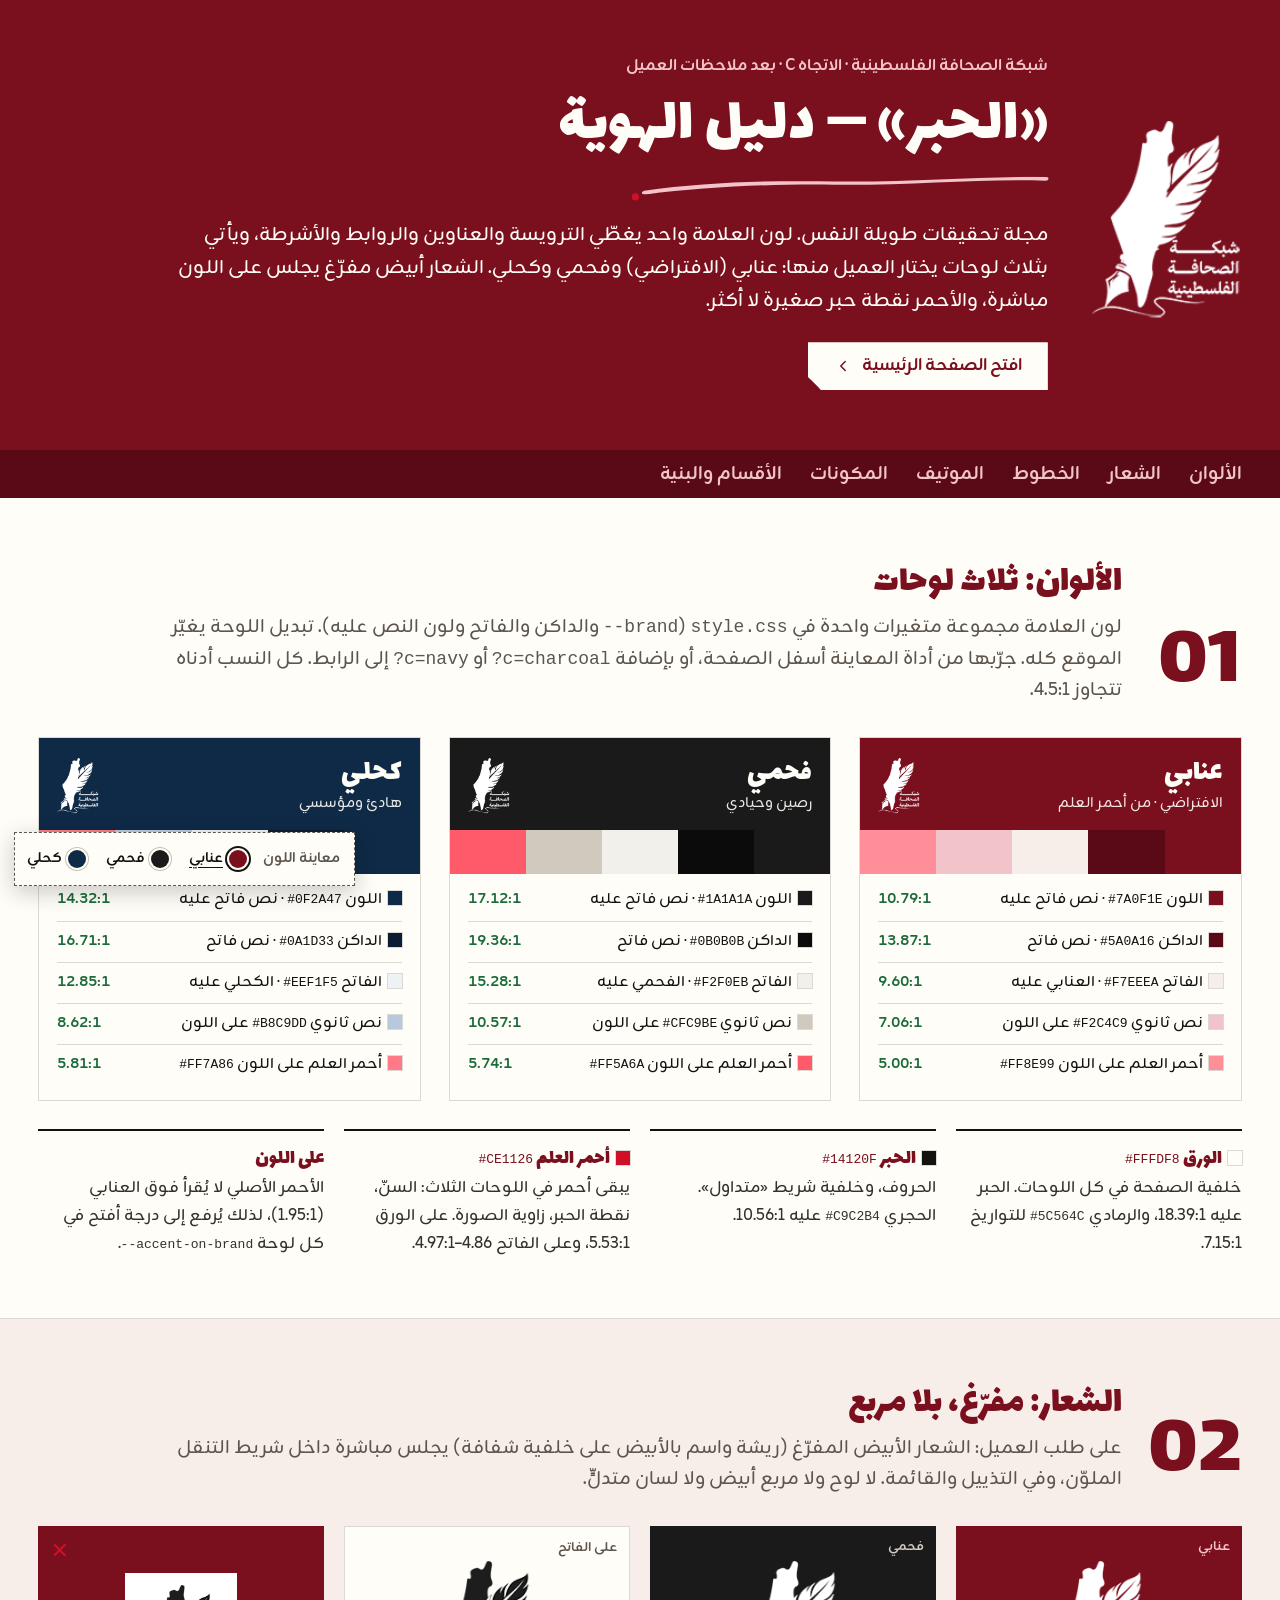
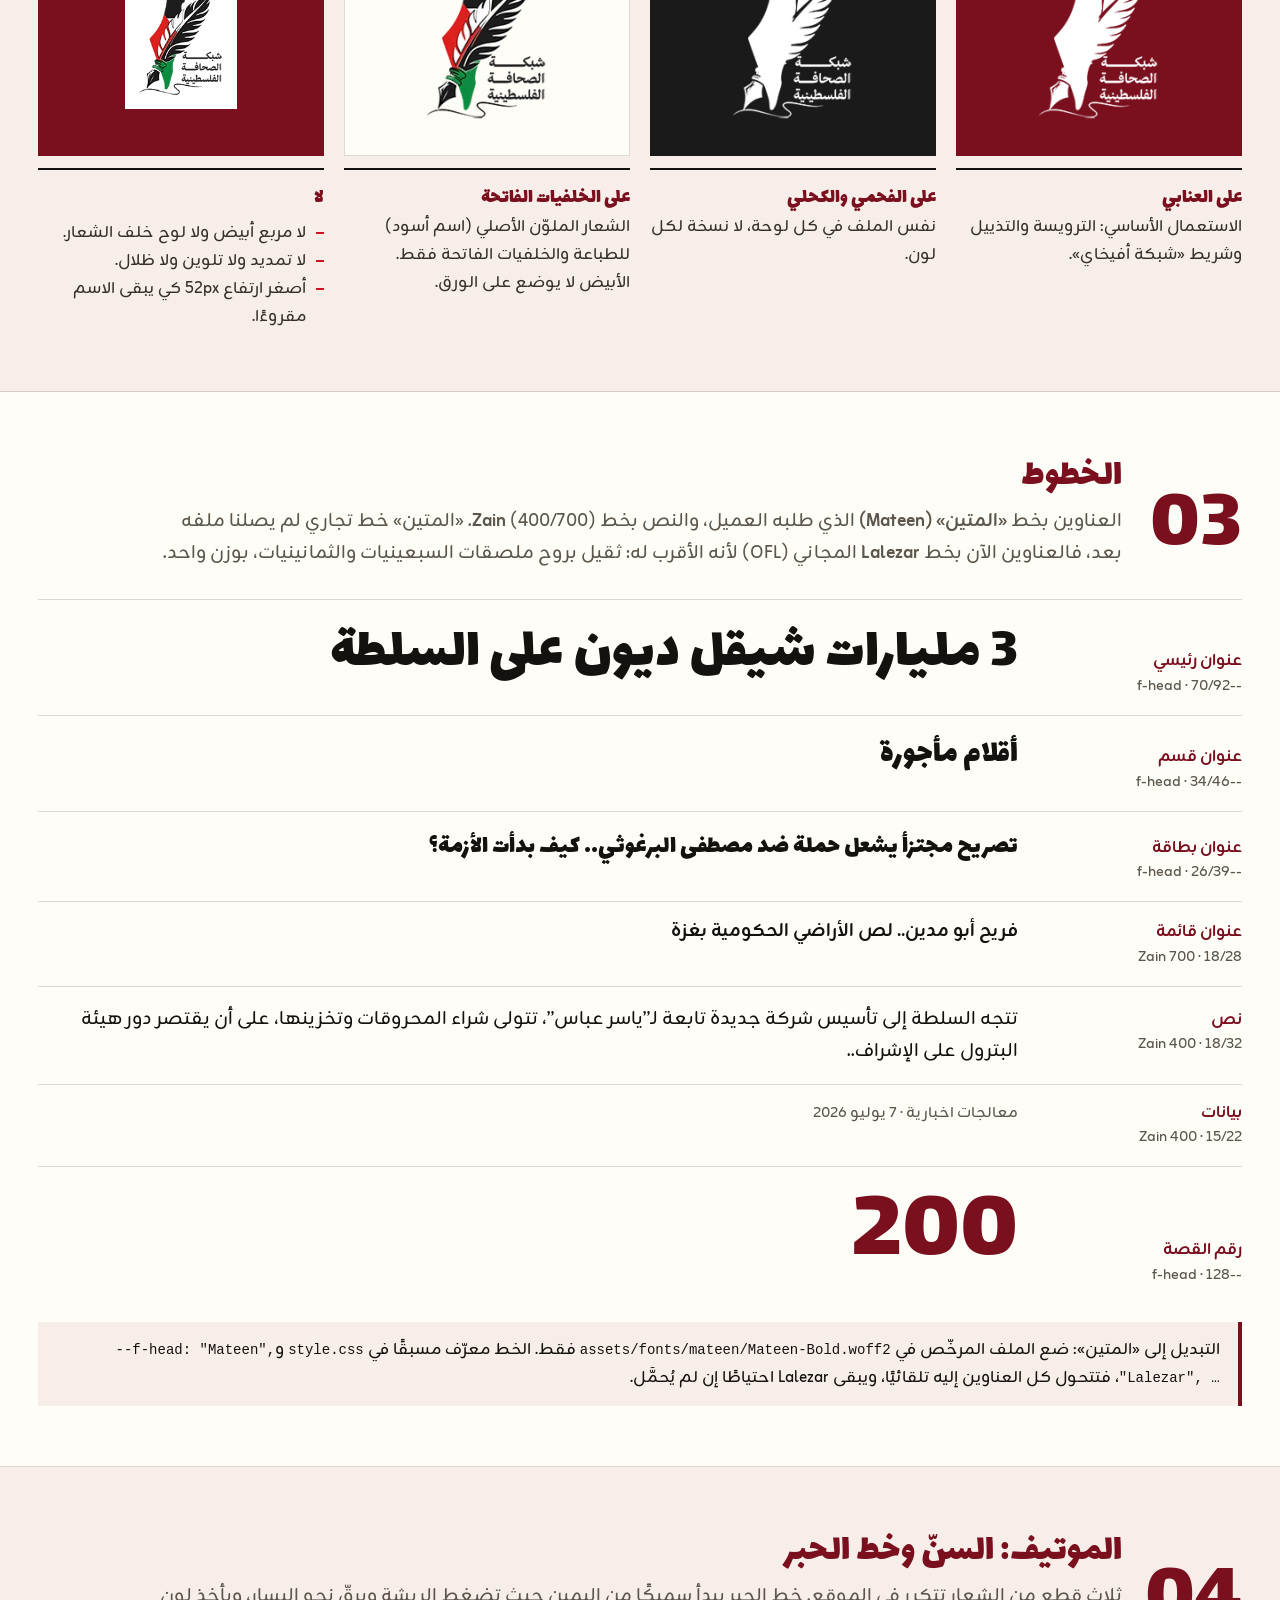
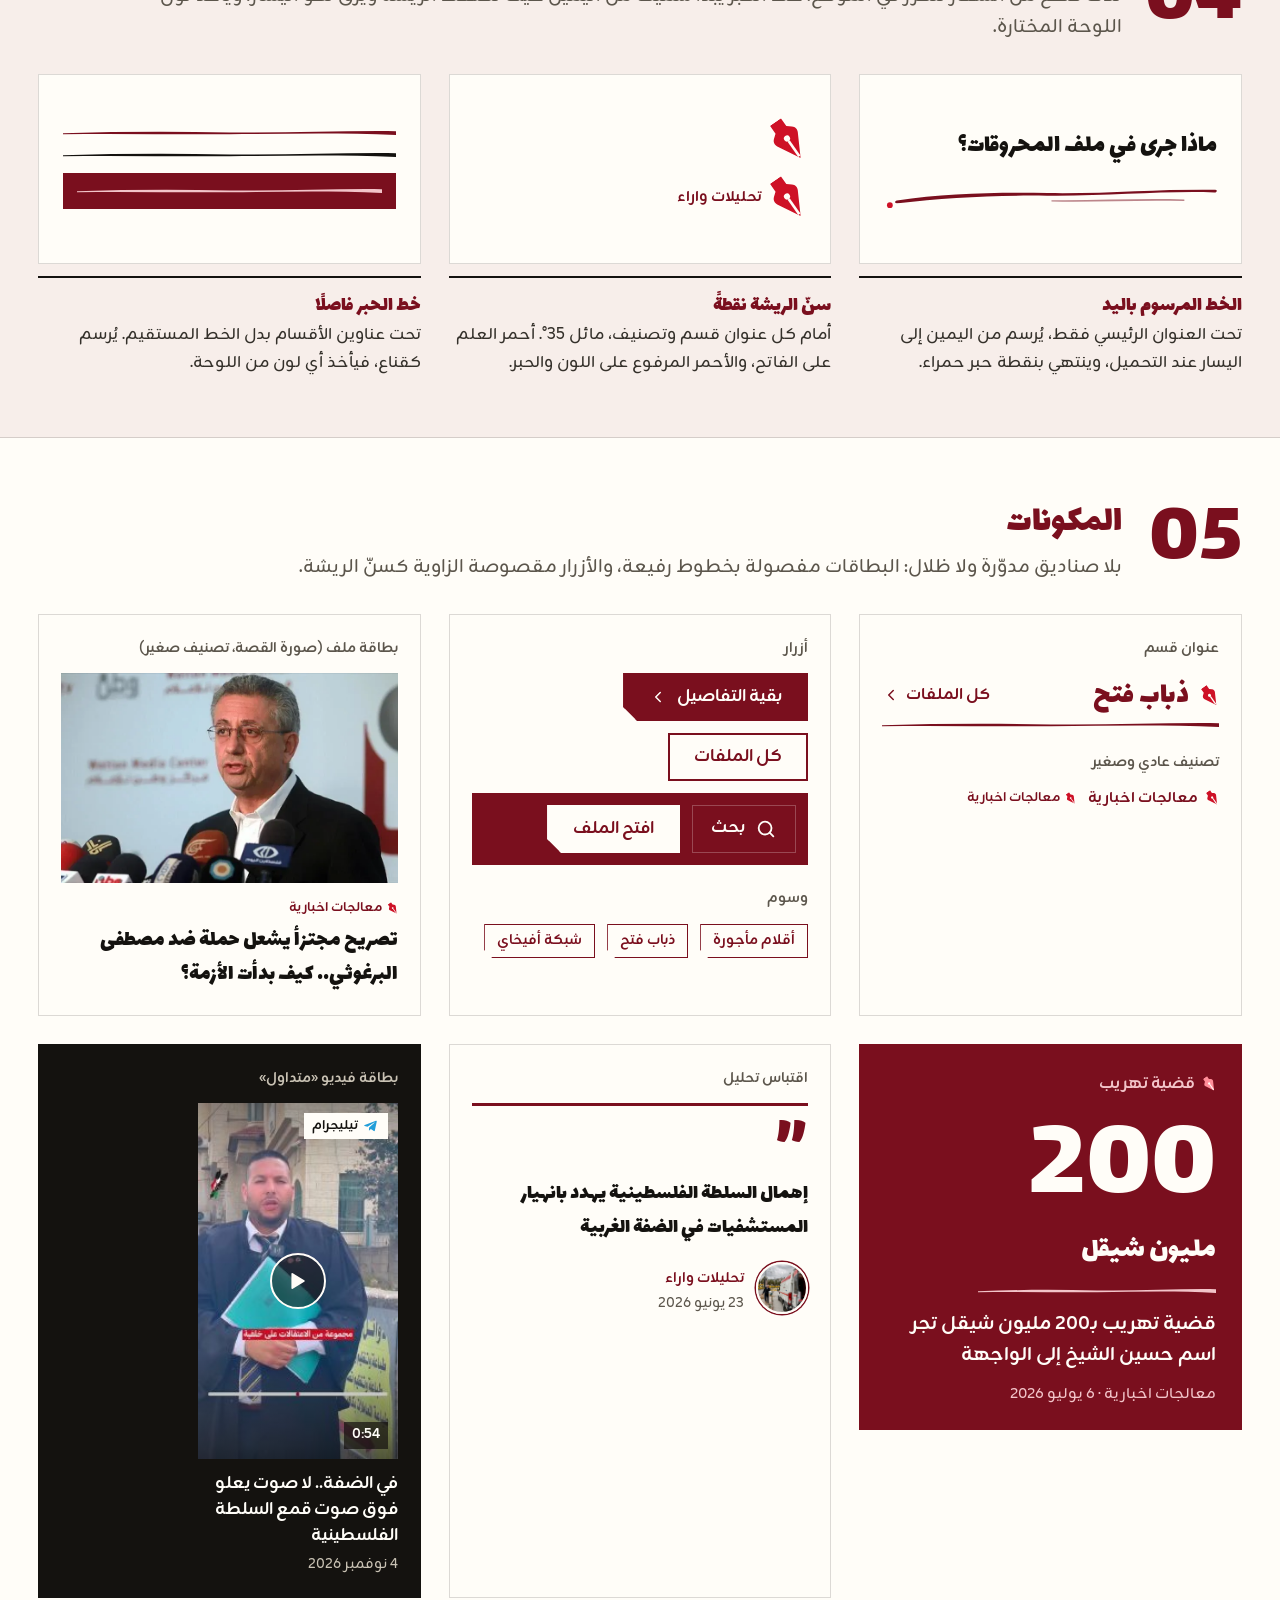
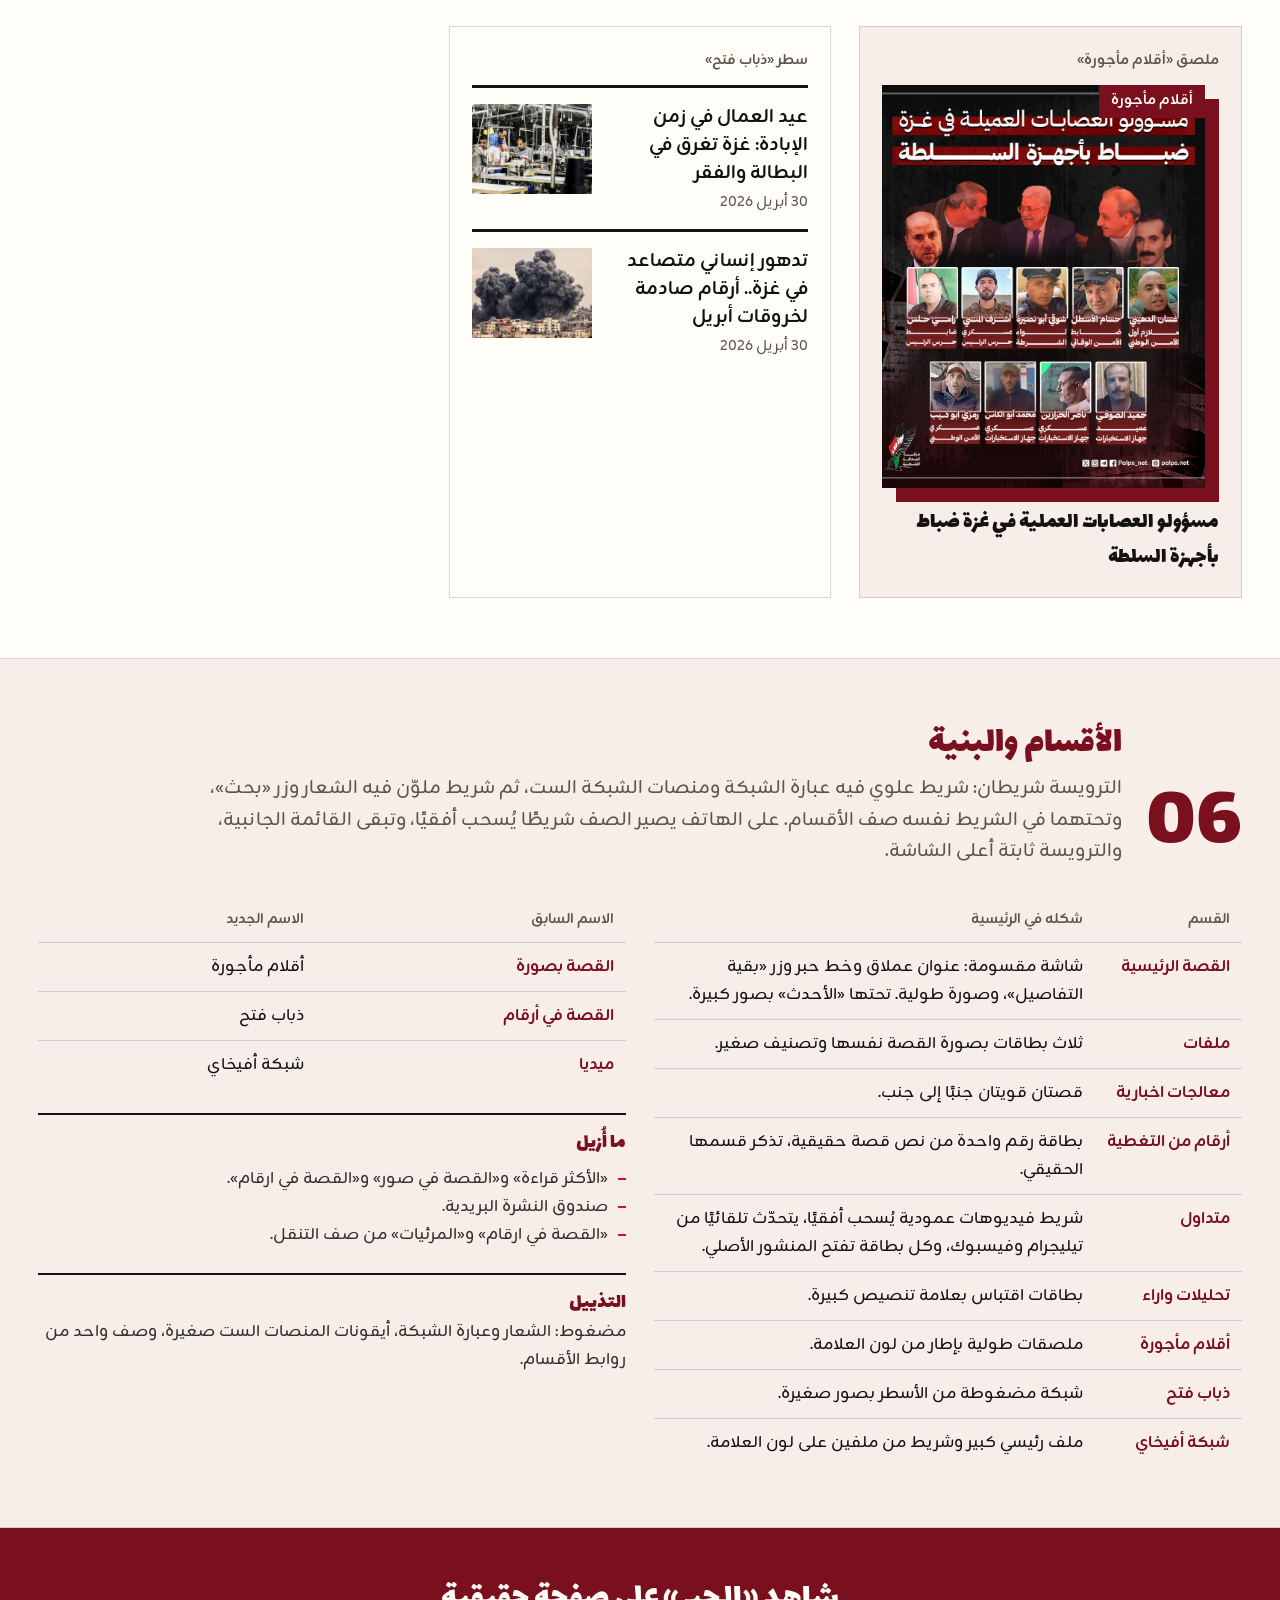
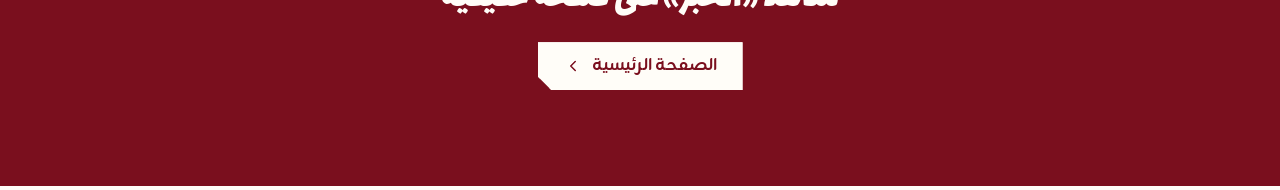
==== commit 74cbe194: "c: client revision — palette switcher (burgundy/charcoal/navy), transparent logo in the nav, section" ====
--- a/c/index.html
+++ b/c/index.html
@@ -4,127 +4,123 @@
 <meta charset="utf-8">
 <meta name="viewport" content="width=device-width, initial-scale=1">
 <title>الحبر — دليل الهوية</title>
-<meta name="description" content="دليل هوية الاتجاه C «الحبر» لشبكة الصحافة الفلسطينية: الشعار، الألوان، الخطوط، الموتيف والمكونات.">
-<meta name="theme-color" content="#0D4D2F">
-<link rel="preload" href="../assets/fonts/kufam/kufam-arabic.woff2" as="font" type="font/woff2" crossorigin>
+<meta name="description" content="دليل هوية الاتجاه C «الحبر» لشبكة الصحافة الفلسطينية بعد ملاحظات العميل: ثلاث لوحات ألوان، الشعار المفرّغ، خط العناوين، الموتيف، المكونات والأقسام الجديدة.">
+<meta name="theme-color" content="#7A0F1E">
+<link rel="preload" href="../assets/fonts/lalezar/lalezar-arabic.woff2" as="font" type="font/woff2" crossorigin>
 <link rel="preload" href="../assets/fonts/zain/zain-400-arabic.woff2" as="font" type="font/woff2" crossorigin>
 <link rel="stylesheet" href="style.css">
+<script src="main.js"></script>
 </head>
 <body>
 <svg width="0" height="0" style="position:absolute" aria-hidden="true">
   <symbol id="nib" viewBox="0 0 16 20"><path fill="currentColor" d="M8 20 2.3 9.6C1.6 8.4 1.9 6.9 3 6L5 4.4V0h6v4.4L13 6c1.1.9 1.4 2.4.7 3.6Z"/><path d="M8 10.5V19" stroke="#FFFDF8" stroke-width="1.2"/><circle cx="8" cy="9.2" r="1.4" fill="#FFFDF8"/></symbol>
   <symbol id="i-left" viewBox="0 0 24 24"><path d="M15 6l-6 6 6 6"/></symbol>
   <symbol id="i-search" viewBox="0 0 24 24"><circle cx="11" cy="11" r="7"/><path d="m20 20-4-4"/></symbol>
-  <symbol id="i-menu" viewBox="0 0 24 24"><path d="M3 6h18M3 12h18M9 18h12"/></symbol>
+  <symbol id="i-play" viewBox="0 0 24 24"><path fill="currentColor" stroke="none" d="M7 4.5v15a1 1 0 0 0 1.5.86l12.5-7.5a1 1 0 0 0 0-1.72L8.5 3.64A1 1 0 0 0 7 4.5Z"/></symbol>
+  <symbol id="i-telegram" viewBox="0 0 24 24"><path d="M21.9 4.3 18.6 19.8c-.2 1.1-.9 1.4-1.8.9l-5-3.7-2.4 2.3c-.3.3-.5.5-1 .5l.4-5.1 9.2-8.3c.4-.4-.1-.6-.6-.2L6 13.4l-4.9-1.5c-1.1-.3-1.1-1.1.2-1.6L20.5 2.9c.9-.3 1.7.2 1.4 1.4Z"/></symbol>
 </svg>
 
 <header class="book-hero">
   <div class="wrap book-hero__in">
-    <span class="logo-plate"><img src="../assets/img/brand/logo.webp" width="150" height="200" alt="شبكة الصحافة الفلسطينية"></span>
+    <img class="book-hero__logo" src="../assets/img/brand/logo-white.webp" width="150" height="200" alt="شبكة الصحافة الفلسطينية">
     <div>
-      <small>شبكة الصحافة الفلسطينية · الاتجاه C</small>
+      <small>شبكة الصحافة الفلسطينية · الاتجاه C · بعد ملاحظات العميل</small>
       <h1>«الحبر» — دليل الهوية</h1>
       <svg class="ink-underline" viewBox="0 0 520 34" aria-hidden="true">
         <g class="stroke"><path fill="currentColor" d="M517 7C440 4 350 13 255 12 170 11 95 15 22 24c-5 1-7-3-2-4.5C95 9 172 6.5 256 8c94 1.5 184-7 262-5.5 4 .1 4 4.5-1 4.5Z"/></g>
         <circle class="drop" cx="9" cy="27" r="4.5"/>
       </svg>
-      <p>مجلة تحقيقات طويلة النفس. الأخضر العميق يحمل العلامة، والأسود يحمل النص، والأحمر نقطة حبر صغيرة لا أكثر. الموتيف مأخوذ من الشعار نفسه: سنّ الريشة وخط الحبر الذي يرسمه تحتها.</p>
-      <a class="btn btn--cream" href="home.html">افتح الصفحة الرئيسية <svg class="ico"><use href="#i-left"/></svg></a>
+      <p>مجلة تحقيقات طويلة النفس. لون العلامة واحد يغطّي الترويسة والعناوين والروابط والأشرطة، ويأتي بثلاث لوحات يختار العميل منها: عنابي (الافتراضي) وفحمي وكحلي. الشعار أبيض مفرّغ يجلس على اللون مباشرة، والأحمر نقطة حبر صغيرة لا أكثر.</p>
+      <a class="btn btn--light" href="home.html">افتح الصفحة الرئيسية <svg class="ico"><use href="#i-left"/></svg></a>
     </div>
   </div>
 </header>
 <nav class="book-toc" aria-label="فصول الدليل">
   <div class="wrap"><ul>
+    <li><a href="#colour">الألوان</a></li>
     <li><a href="#logo">الشعار</a></li>
-    <li><a href="#colour">الألوان</a></li>
     <li><a href="#type">الخطوط</a></li>
     <li><a href="#motif">الموتيف</a></li>
     <li><a href="#components">المكونات</a></li>
-    <li><a href="#structure">بنية الصفحة</a></li>
+    <li><a href="#structure">الأقسام والبنية</a></li>
   </ul></div>
 </nav>
 
 <main>
-  <!-- 01 logo -->
-  <section class="chap" id="logo">
+  <!-- 01 colour -->
+  <section class="chap" id="colour">
     <div class="wrap">
       <div class="chap__head">
         <span class="chap__num" aria-hidden="true">01</span>
-        <div><h2>الشعار</h2><p>ريشة كتابة، ريشها خريطة فلسطين بألوان العلم والمثلث الأحمر عند جذرها، وتحتها خط حبر واسم الشبكة بالأسود. لأن الاسم أسود، لا يوضع الشعار مباشرة على الأخضر أو الأسود: يجلس دائمًا على لوح ورقي فاتح.</p></div>
+        <div><h2>الألوان: ثلاث لوحات</h2><p>لون العلامة مجموعة متغيرات واحدة في <code dir="ltr">style.css</code> (<code dir="ltr">--brand</code> والداكن والفاتح ولون النص عليه). تبديل اللوحة يغيّر الموقع كله. جرّبها من أداة المعاينة أسفل الصفحة، أو بإضافة <code dir="ltr">?c=charcoal</code> أو <code dir="ltr">?c=navy</code> إلى الرابط. كل النسب أدناه تتجاوز 4.5:1.</p></div>
+      </div>
+      <div class="grid-3">
+        <div class="pal">
+          <div class="pal__head" style="background:#7A0F1E"><div><h3>عنابي</h3><small>الافتراضي · من أحمر العلم</small></div><img src="../assets/img/brand/logo-white.webp" width="42" height="56" alt=""></div>
+          <div class="pal__chips" aria-hidden="true"><span style="background:#7A0F1E"></span><span style="background:#5A0A16"></span><span style="background:#F7EEEA"></span><span style="background:#F2C4C9"></span><span style="background:#FF8E99"></span></div>
+          <div class="pal__rows">
+            <div class="ratio"><span><i class="sw" style="background:#7A0F1E"></i>اللون <code>#7A0F1E</code> · نص فاتح عليه</span><b>10.79:1</b></div>
+            <div class="ratio"><span><i class="sw" style="background:#5A0A16"></i>الداكن <code>#5A0A16</code> · نص فاتح</span><b>13.87:1</b></div>
+            <div class="ratio"><span><i class="sw" style="background:#F7EEEA"></i>الفاتح <code>#F7EEEA</code> · العنابي عليه</span><b>9.60:1</b></div>
+            <div class="ratio"><span><i class="sw" style="background:#F2C4C9"></i>نص ثانوي <code>#F2C4C9</code> على اللون</span><b>7.06:1</b></div>
+            <div class="ratio"><span><i class="sw" style="background:#FF8E99"></i>أحمر العلم على اللون <code>#FF8E99</code></span><b>5.00:1</b></div>
+          </div>
+        </div>
+        <div class="pal">
+          <div class="pal__head" style="background:#1A1A1A"><div><h3>فحمي</h3><small>رصين وحيادي</small></div><img src="../assets/img/brand/logo-white.webp" width="42" height="56" alt=""></div>
+          <div class="pal__chips" aria-hidden="true"><span style="background:#1A1A1A"></span><span style="background:#0B0B0B"></span><span style="background:#F2F0EB"></span><span style="background:#CFC9BE"></span><span style="background:#FF5A6A"></span></div>
+          <div class="pal__rows">
+            <div class="ratio"><span><i class="sw" style="background:#1A1A1A"></i>اللون <code>#1A1A1A</code> · نص فاتح عليه</span><b>17.12:1</b></div>
+            <div class="ratio"><span><i class="sw" style="background:#0B0B0B"></i>الداكن <code>#0B0B0B</code> · نص فاتح</span><b>19.36:1</b></div>
+            <div class="ratio"><span><i class="sw" style="background:#F2F0EB"></i>الفاتح <code>#F2F0EB</code> · الفحمي عليه</span><b>15.28:1</b></div>
+            <div class="ratio"><span><i class="sw" style="background:#CFC9BE"></i>نص ثانوي <code>#CFC9BE</code> على اللون</span><b>10.57:1</b></div>
+            <div class="ratio"><span><i class="sw" style="background:#FF5A6A"></i>أحمر العلم على اللون <code>#FF5A6A</code></span><b>5.74:1</b></div>
+          </div>
+        </div>
+        <div class="pal">
+          <div class="pal__head" style="background:#0F2A47"><div><h3>كحلي</h3><small>هادئ ومؤسسي</small></div><img src="../assets/img/brand/logo-white.webp" width="42" height="56" alt=""></div>
+          <div class="pal__chips" aria-hidden="true"><span style="background:#0F2A47"></span><span style="background:#0A1D33"></span><span style="background:#EEF1F5"></span><span style="background:#B8C9DD"></span><span style="background:#FF7A86"></span></div>
+          <div class="pal__rows">
+            <div class="ratio"><span><i class="sw" style="background:#0F2A47"></i>اللون <code>#0F2A47</code> · نص فاتح عليه</span><b>14.32:1</b></div>
+            <div class="ratio"><span><i class="sw" style="background:#0A1D33"></i>الداكن <code>#0A1D33</code> · نص فاتح</span><b>16.71:1</b></div>
+            <div class="ratio"><span><i class="sw" style="background:#EEF1F5"></i>الفاتح <code>#EEF1F5</code> · الكحلي عليه</span><b>12.85:1</b></div>
+            <div class="ratio"><span><i class="sw" style="background:#B8C9DD"></i>نص ثانوي <code>#B8C9DD</code> على اللون</span><b>8.62:1</b></div>
+            <div class="ratio"><span><i class="sw" style="background:#FF7A86"></i>أحمر العلم على اللون <code>#FF7A86</code></span><b>5.81:1</b></div>
+          </div>
+        </div>
+      </div>
+      <div class="grid-4" style="margin-top:28px">
+        <div class="spec"><h3><i class="sw" style="background:#FFFDF8"></i>الورق <span class="hex">#FFFDF8</span></h3><p>خلفية الصفحة في كل اللوحات. الحبر عليه 18.39:1، والرمادي <span class="hex">#5C564C</span> للتواريخ 7.15:1.</p></div>
+        <div class="spec"><h3><i class="sw" style="background:#14120F"></i>الحبر <span class="hex">#14120F</span></h3><p>الحروف، وخلفية شريط «متداول». الحجري <span class="hex">#C9C2B4</span> عليه 10.56:1.</p></div>
+        <div class="spec"><h3><i class="sw" style="background:#CE1126"></i>أحمر العلم <span class="hex">#CE1126</span></h3><p>يبقى أحمر في اللوحات الثلاث: السنّ، نقطة الحبر، زاوية الصورة. على الورق 5.53:1، وعلى الفاتح 4.86–4.97:1.</p></div>
+        <div class="spec"><h3>على اللون</h3><p>الأحمر الأصلي لا يُقرأ فوق العنابي (1.95:1)، لذلك يُرفع إلى درجة أفتح في كل لوحة <span class="hex">--accent-on-brand</span>.</p></div>
+      </div>
+    </div>
+  </section>
+
+  <!-- 02 logo -->
+  <section class="chap chap--tint" id="logo">
+    <div class="wrap">
+      <div class="chap__head">
+        <span class="chap__num" aria-hidden="true">02</span>
+        <div><h2>الشعار: مفرّغ، بلا مربع</h2><p>على طلب العميل: الشعار الأبيض المفرّغ (ريشة واسم بالأبيض على خلفية شفافة) يجلس مباشرة داخل شريط التنقل الملوّن، وفي التذييل والقائمة. لا لوح ولا مربع أبيض ولا لسان متدلٍّ.</p></div>
       </div>
       <div class="grid-4">
         <div>
-          <div class="stage stage--paper"><img src="../assets/img/brand/logo.webp" width="120" height="160" alt="الشعار على الورق"></div>
-          <div class="spec"><h3>على الورق</h3><p>الاستعمال الأساسي على <bdi dir="ltr">#FFFDF8</bdi> بلا إطار.</p></div>
-        </div>
-        <div>
-          <div class="stage stage--green"><span class="logo-plate"><img src="../assets/img/brand/logo.webp" width="96" height="128" alt="الشعار على لوح فاتح فوق الأخضر"></span></div>
-          <div class="spec"><h3>على الأخضر: لوح ورقي</h3><p>في الترويسة يتدلى اللوح من الشريط الأخضر وينتهي بسنّ مدبّب كرأس الريشة.</p></div>
-        </div>
-        <div>
-          <div class="stage stage--paper"><div class="clear"><img src="../assets/img/brand/logo.webp" width="72" height="96" alt="المسافة الآمنة حول الشعار" style="width:72px;height:96px"></div></div>
-          <div class="spec"><h3>المسافة والحجم</h3><p>مسافة فارغة لا تقل عن ربع عرض الشعار. أصغر ارتفاع 64px على الشاشة كي يبقى الاسم مقروءًا.</p></div>
-        </div>
-        <div>
-          <div class="stage stage--green stage--dont"><img src="../assets/img/brand/logo.webp" width="120" height="160" alt="استعمال خاطئ: الشعار مباشرة على الأخضر"></div>
-          <div class="spec"><h3>لا</h3><ul><li>لا شعار مباشرة على الأخضر أو الأسود.</li><li>لا تمديد ولا تلوين ولا ظلال.</li></ul></div>
-        </div>
-      </div>
-    </div>
-  </section>
-
-  <!-- 02 colour -->
-  <section class="chap chap--tint" id="colour">
-    <div class="wrap">
-      <div class="chap__head">
-        <span class="chap__num" aria-hidden="true">02</span>
-        <div><h2>الألوان</h2><p>ألوان العلم بنسب مجلة: ورق دافئ واسع، أخضر عميق للترويسة والتذييل والروابط وشريط الأرقام، أسود للحروف، وأحمر للنقاط الصغيرة فقط (السنّ، نقطة الحبر، أرقام الأكثر قراءة الثلاثة الأولى). كل النسب أدناه تتجاوز 4.5:1.</p></div>
-      </div>
-      <div class="grid-4">
-        <div class="swatch">
-          <div class="swatch__chip" style="background:#FFFDF8;color:#14120F">ورق</div>
-          <div class="swatch__body"><h3>الورق</h3><code>#FFFDF8</code><p>خلفية الصفحة.</p>
-            <div class="ratio"><span>نص أسود عليه</span><b class="pass">18.39:1</b></div>
-            <div class="ratio"><span>نص ثانوي #5C564C</span><b class="pass">7.15:1</b></div></div>
-        </div>
-        <div class="swatch">
-          <div class="swatch__chip" style="background:#0D4D2F;color:#FFFDF8">أخضر</div>
-          <div class="swatch__body"><h3>الأخضر العميق</h3><code>#0D4D2F</code><p>اللون الغالب: الترويسة، العناوين القسمية، الروابط، الأزرار.</p>
-            <div class="ratio"><span>ورق عليه</span><b class="pass">9.75:1</b></div>
-            <div class="ratio"><span>نعناعي #B9DCC6 عليه</span><b class="pass">6.66:1</b></div></div>
-        </div>
-        <div class="swatch">
-          <div class="swatch__chip" style="background:#14120F;color:#FFFDF8">حبر</div>
-          <div class="swatch__body"><h3>الحبر</h3><code>#14120F</code><p>الحروف، وخلفية شريط «القصة في صور».</p>
-            <div class="ratio"><span>ورق عليه</span><b class="pass">18.39:1</b></div>
-            <div class="ratio"><span>حجري #C9C2B4 عليه</span><b class="pass">10.56:1</b></div></div>
-        </div>
-        <div class="swatch">
-          <div class="swatch__chip" style="background:#CE1126;color:#FFFFFF">أحمر</div>
-          <div class="swatch__body"><h3>الأحمر</h3><code>#CE1126</code><p>لمسات صغيرة فقط، وحلقة التركيز.</p>
-            <div class="ratio"><span>على الورق</span><b class="pass">5.53:1</b></div>
-            <div class="ratio"><span>أبيض عليه</span><b class="pass">5.63:1</b></div></div>
-        </div>
-        <div class="swatch">
-          <div class="swatch__chip" style="background:#083A23;color:#B9DCC6">عميق</div>
-          <div class="swatch__body"><h3>الأخضر الأعمق</h3><code>#083A23</code><p>الشريط العلوي والتذييل.</p>
-            <div class="ratio"><span>ورق عليه</span><b class="pass">12.60:1</b></div></div>
-        </div>
-        <div class="swatch">
-          <div class="swatch__chip" style="background:#F4EEE0;color:#0D4D2F">رَقّ</div>
-          <div class="swatch__body"><h3>الرَّق</h3><code>#F4EEE0</code><p>شريط «ملفات» وعمود الأكثر قراءة.</p>
-            <div class="ratio"><span>أخضر عليه</span><b class="pass">8.56:1</b></div>
-            <div class="ratio"><span>أحمر عليه</span><b class="pass">4.86:1</b></div></div>
-        </div>
-        <div class="swatch">
-          <div class="swatch__chip" style="background:#B9DCC6;color:#0D4D2F">نعناعي</div>
-          <div class="swatch__body"><h3>النعناعي</h3><code>#B9DCC6</code><p>نص ثانوي وتواريخ على الأخضر.</p>
-            <div class="ratio"><span>على الأخضر الأعمق</span><b class="pass">8.61:1</b></div></div>
-        </div>
-        <div class="swatch">
-          <div class="swatch__chip" style="background:#5C564C;color:#FFFDF8">رمادي</div>
-          <div class="swatch__body"><h3>الحبر الباهت</h3><code>#5C564C</code><p>التواريخ والبيانات على الورق.</p>
-            <div class="ratio"><span>على الرَّق</span><b class="pass">6.28:1</b></div></div>
+          <div class="stage" style="background:#7A0F1E"><span class="stage__name" style="color:#F2C4C9">عنابي</span><img src="../assets/img/brand/logo-white.webp" width="120" height="160" alt="الشعار الأبيض على العنابي"></div>
+          <div class="spec"><h3>على العنابي</h3><p>الاستعمال الأساسي: الترويسة والتذييل وشريط «شبكة أفيخاي».</p></div>
+        </div>
+        <div>
+          <div class="stage" style="background:#1A1A1A"><span class="stage__name" style="color:#CFC9BE">فحمي</span><img src="../assets/img/brand/logo-white.webp" width="120" height="160" alt="الشعار الأبيض على الفحمي"></div>
+          <div class="spec"><h3>على الفحمي والكحلي</h3><p>نفس الملف في كل لوحة، لا نسخة لكل لون.</p></div>
+        </div>
+        <div>
+          <div class="stage stage--paper"><span class="stage__name" style="color:#5C564C">على الفاتح</span><img src="../assets/img/brand/logo.webp" width="120" height="160" alt="الشعار الملوّن على الورق"></div>
+          <div class="spec"><h3>على الخلفيات الفاتحة</h3><p>الشعار الملوّن الأصلي (اسم أسود) للطباعة والخلفيات الفاتحة فقط. الأبيض لا يوضع على الورق.</p></div>
+        </div>
+        <div>
+          <div class="stage stage--dont" style="background:#7A0F1E"><span class="plate-demo"><img src="../assets/img/brand/logo.webp" width="84" height="112" alt="استعمال خاطئ: الشعار داخل مربع أبيض"></span></div>
+          <div class="spec"><h3>لا</h3><ul><li>لا مربع أبيض ولا لوح خلف الشعار.</li><li>لا تمديد ولا تلوين ولا ظلال.</li><li>أصغر ارتفاع 52px كي يبقى الاسم مقروءًا.</li></ul></div>
         </div>
       </div>
     </div>
@@ -135,15 +131,16 @@
     <div class="wrap">
       <div class="chap__head">
         <span class="chap__num" aria-hidden="true">03</span>
-        <div><h2>الخطوط</h2><p><b>Kufam</b> للعناوين (600/700، والأرقام الكبيرة 800) و<b>Zain</b> للنص والواجهة (400/700). كلاهما مستضاف ذاتيًا بصيغة woff2 (عربي + لاتيني) مع رخصة OFL. Kufam يحتاج <code dir="ltr">font-variant-ligatures: no-contextual</code> كي لا تنقلب أشكال الحروف السياقية. لا تباعد حروف على العربي، والأرقام غربية.</p></div>
-      </div>
-      <div class="typerow"><div class="typerow__meta"><b>عنوان رئيسي</b>Kufam 700 · 64/88</div><p class="t-display">3 مليارات شيقل ديون على السلطة</p></div>
-      <div class="typerow"><div class="typerow__meta"><b>عنوان قسم</b>Kufam 700 · 32/48</div><p class="t-h1">معالجات اخبارية</p></div>
-      <div class="typerow"><div class="typerow__meta"><b>عنوان بطاقة</b>Kufam 700 · 24/37</div><p class="t-h2">تصريح مجتزأ يشعل حملة ضد مصطفى البرغوثي.. كيف بدأت الأزمة؟</p></div>
-      <div class="typerow"><div class="typerow__meta"><b>عنوان قائمة</b>Kufam 600 · 19/30</div><p class="t-h3">فريح أبو مدين.. لص الأراضي الحكومية بغزة</p></div>
-      <div class="typerow"><div class="typerow__meta"><b>نص</b>Zain 400 · 17/30</div><p class="t-body">تتواصل التحقيقات مع قنصل السلطة في دبي، الذي أشير إلى اسمه بالأحرف الأولى (م.أ)، بعد أن قررت النيابة العامة الفلسطينية توقيفه لمدة 15 يومًا..</p></div>
-      <div class="typerow"><div class="typerow__meta"><b>بيانات</b>Zain 400 · 14/21</div><p class="t-small">معالجات اخبارية · 7 يوليو 2026</p></div>
-      <div class="typerow"><div class="typerow__meta"><b>رقم القصة</b>Kufam 800 · 120</div><p class="t-fig">245</p></div>
+        <div><h2>الخطوط</h2><p>العناوين بخط <b>«المتين» (Mateen)</b> الذي طلبه العميل، والنص بخط <b>Zain</b> (400/700). «المتين» خط تجاري لم يصلنا ملفه بعد، فالعناوين الآن بخط <b>Lalezar</b> المجاني (OFL) لأنه الأقرب له: ثقيل بروح ملصقات السبعينيات والثمانينيات، بوزن واحد.</p></div>
+      </div>
+      <div class="typerow"><div class="typerow__meta"><b>عنوان رئيسي</b>--f-head · 70/92</div><p class="t-display">3 مليارات شيقل ديون على السلطة</p></div>
+      <div class="typerow"><div class="typerow__meta"><b>عنوان قسم</b>--f-head · 34/46</div><p class="t-h1">أقلام مأجورة</p></div>
+      <div class="typerow"><div class="typerow__meta"><b>عنوان بطاقة</b>--f-head · 26/39</div><p class="t-h2">تصريح مجتزأ يشعل حملة ضد مصطفى البرغوثي.. كيف بدأت الأزمة؟</p></div>
+      <div class="typerow"><div class="typerow__meta"><b>عنوان قائمة</b>Zain 700 · 18/28</div><p class="t-h3">فريح أبو مدين.. لص الأراضي الحكومية بغزة</p></div>
+      <div class="typerow"><div class="typerow__meta"><b>نص</b>Zain 400 · 18/32</div><p class="t-body">تتجه السلطة إلى تأسيس شركة جديدة تابعة لـ”ياسر عباس”، تتولى شراء المحروقات وتخزينها، على أن يقتصر دور هيئة البترول على الإشراف..</p></div>
+      <div class="typerow"><div class="typerow__meta"><b>بيانات</b>Zain 400 · 15/22</div><p class="t-small">معالجات اخبارية · 7 يوليو 2026</p></div>
+      <div class="typerow"><div class="typerow__meta"><b>رقم القصة</b>--f-head · 128</div><p class="t-fig">200</p></div>
+      <p class="note">التبديل إلى «المتين»: ضع الملف المرخّص في <code>assets/fonts/mateen/Mateen-Bold.woff2</code> فقط. الخط معرّف مسبقًا في <code>style.css</code> و<code>--f-head: "Mateen", "Lalezar", …</code>، فتتحول كل العناوين إليه تلقائيًا، ويبقى Lalezar احتياطًا إن لم يُحمَّل.</p>
     </div>
   </section>
 
@@ -152,7 +149,7 @@
     <div class="wrap">
       <div class="chap__head">
         <span class="chap__num" aria-hidden="true">04</span>
-        <div><h2>الموتيف: السنّ وخط الحبر</h2><p>ثلاث قطع من الشعار تتكرر في الموقع كله. الخط يبدأ سميكًا من اليمين حيث تضغط الريشة ويرقّ نحو اليسار، كما يُكتب العربي.</p></div>
+        <div><h2>الموتيف: السنّ وخط الحبر</h2><p>ثلاث قطع من الشعار تتكرر في الموقع. خط الحبر يبدأ سميكًا من اليمين حيث تضغط الريشة ويرقّ نحو اليسار، ويأخذ لون اللوحة المختارة.</p></div>
       </div>
       <div class="grid-3">
         <div>
@@ -163,22 +160,22 @@
               <circle class="drop" cx="9" cy="27" r="4.5"/>
             </svg>
           </div>
-          <div class="spec"><h3>الخط المرسوم باليد</h3><p>تحت العنوان الرئيسي فقط، وتحت عنوان النشرة. يُرسم من اليمين إلى اليسار عند التحميل، وتنتهي بنقطة حبر حمراء.</p></div>
+          <div class="spec"><h3>الخط المرسوم باليد</h3><p>تحت العنوان الرئيسي فقط، يُرسم من اليمين إلى اليسار عند التحميل، وينتهي بنقطة حبر حمراء.</p></div>
         </div>
         <div>
           <div class="motif-box" style="align-items:flex-start">
             <svg class="nib" aria-hidden="true"><use href="#nib"/></svg>
             <span class="kicker"><svg class="nib"><use href="#nib"/></svg>تحليلات واراء</span>
           </div>
-          <div class="spec"><h3>سنّ الريشة نقطةً</h3><p>علامة أمام كل عنوان قسم وكل تصنيف، مائلة 35° كريشة في يد الكاتب. حمراء على الورق، وردية #F2A7A7 على الأخضر والحبر.</p></div>
+          <div class="spec"><h3>سنّ الريشة نقطةً</h3><p>أمام كل عنوان قسم وتصنيف، مائل 35°. أحمر العلم على الفاتح، والأحمر المرفوع على اللون والحبر.</p></div>
         </div>
         <div>
           <div class="motif-box">
             <hr class="ink-rule">
-            <hr class="ink-rule ink-rule--ink">
-            <div style="background:var(--green);padding:14px"><hr class="ink-rule ink-rule--cream"></div>
-          </div>
-          <div class="spec"><h3>خط الحبر فاصلًا</h3><p>بدل الخطوط المستقيمة تحت عناوين الأقسام وفي التذييل. أخضر على الورق، نعناعي على الأخضر.</p></div>
+            <hr class="ink-rule" style="background:var(--ink)">
+            <div style="background:var(--brand);padding:14px"><hr class="ink-rule ink-rule--light"></div>
+          </div>
+          <div class="spec"><h3>خط الحبر فاصلًا</h3><p>تحت عناوين الأقسام بدل الخط المستقيم. يُرسم كقناع، فيأخذ أي لون من اللوحة.</p></div>
         </div>
       </div>
     </div>
@@ -195,77 +192,73 @@
         <div class="comp">
           <small>عنوان قسم</small>
           <div class="shead" style="margin:0">
-            <h2 class="shead__title"><svg class="nib"><use href="#nib"/></svg>القصة في ارقام</h2>
-            <a class="shead__more" href="home.html#numbers">كل القصص <svg class="ico"><use href="#i-left"/></svg></a>
+            <h2 class="shead__title"><svg class="nib"><use href="#nib"/></svg>ذباب فتح</h2>
+            <a class="shead__more" href="home.html#flies">كل الملفات <svg class="ico"><use href="#i-left"/></svg></a>
             <hr class="ink-rule">
           </div>
-        </div>
-        <div class="comp">
-          <small>تصنيف وتاريخ</small>
-          <div class="row-wrap"><span class="kicker"><svg class="nib"><use href="#nib"/></svg>معالجات اخبارية</span><span class="dot"></span><span class="meta">22 يوليو 2026</span></div>
-          <small style="margin-top:22px">وسوم</small>
-          <div class="row-wrap"><span class="tag">معالجات اخبارية</span><span class="tag">تحليلات واراء</span><span class="tag">القصة في ارقام</span></div>
+          <small style="margin-top:22px">تصنيف عادي وصغير</small>
+          <div class="row-wrap"><span class="kicker"><svg class="nib"><use href="#nib"/></svg>معالجات اخبارية</span><span class="kicker kicker--sm"><svg class="nib"><use href="#nib"/></svg>معالجات اخبارية</span></div>
         </div>
         <div class="comp">
           <small>أزرار</small>
           <div class="row-wrap">
-            <a class="btn" href="home.html">اقرأ المعالجة كاملة <svg class="ico"><use href="#i-left"/></svg></a>
+            <a class="btn" href="home.html">بقية التفاصيل <svg class="ico"><use href="#i-left"/></svg></a>
             <a class="btn btn--ghost" href="home.html">كل الملفات</a>
           </div>
-          <div class="row-wrap" style="margin-top:12px;background:var(--green);padding:12px">
-            <button class="iconbtn" type="button"><svg class="ico"><use href="#i-menu"/></svg>الأقسام</button>
-            <button class="iconbtn iconbtn--search" type="button" style="display:inline-flex" aria-label="بحث"><svg class="ico"><use href="#i-search"/></svg></button>
-          </div>
-        </div>
-        <div class="comp">
-          <small>بطاقة خبر</small>
-          <article class="mcard"><a href="home.html">
-            <img src="../assets/img/news/rfh.jpg" width="780" height="470" alt="" loading="lazy">
-            <div><h3>فصائل المقاومة توجه رسالة حاسمة حول "الدعوات المشبوهة" داخل غزة</h3><p class="meta">24 يونيو 2026</p></div>
-          </a></article>
-        </div>
-        <div class="comp" style="background:var(--paper-2)">
-          <small>بطاقة ملف مرقّمة</small>
-          <article class="file" style="padding:0">
-            <div class="file__num" aria-hidden="true">01</div>
-            <span class="kicker"><svg class="nib"><use href="#nib"/></svg>معالجات اخبارية</span>
+          <div class="row-wrap" style="margin-top:12px;background:var(--brand);padding:12px">
+            <button class="searchbtn" type="button"><svg class="ico"><use href="#i-search"/></svg>بحث</button>
+            <a class="btn btn--light" href="home.html">افتح الملف</a>
+          </div>
+          <small style="margin-top:22px">وسوم</small>
+          <div class="row-wrap"><span class="tag">أقلام مأجورة</span><span class="tag">ذباب فتح</span><span class="tag">شبكة أفيخاي</span></div>
+        </div>
+        <div class="comp">
+          <small>بطاقة ملف (صورة القصة، تصنيف صغير)</small>
+          <article class="file" style="padding:0;border:0">
+            <a class="file__img" href="home.html" tabindex="-1" aria-hidden="true"><img src="../assets/img/news/file_6a4cde5111304.webp" width="863" height="486" alt="" loading="lazy"></a>
+            <span class="kicker kicker--sm"><svg class="nib"><use href="#nib"/></svg>معالجات اخبارية</span>
             <h3><a href="home.html">تصريح مجتزأ يشعل حملة ضد مصطفى البرغوثي.. كيف بدأت الأزمة؟</a></h3>
           </article>
         </div>
+        <div class="comp" style="padding:0;border:0">
+          <article class="figcard" style="min-height:0">
+            <p class="figcard__label"><svg class="nib"><use href="#nib"/></svg>قضية تهريب</p>
+            <p class="figcard__value">200</p>
+            <p class="figcard__unit">مليون شيقل</p>
+            <hr class="ink-rule ink-rule--light">
+            <h3 class="t-sm"><a href="home.html">قضية تهريب بـ200 مليون شيقل تجر اسم حسين الشيخ إلى الواجهة</a></h3>
+            <p class="meta">معالجات اخبارية · 6 يوليو 2026</p>
+          </article>
+        </div>
         <div class="comp">
           <small>اقتباس تحليل</small>
-          <article class="quote" style="border-top-color:var(--green);border-top-width:3px">
+          <article class="quote" style="border-top-color:var(--brand);border-top-width:3px">
             <span class="quote__mark" aria-hidden="true">”</span>
             <h3><a href="home.html">إهمال السلطة الفلسطينية يهدد بانهيار المستشفيات في الضفة الغربية</a></h3>
             <div class="quote__by"><img src="../assets/img/news/mstshfyat.webp" width="52" height="52" alt="" loading="lazy"><div><span class="kicker">تحليلات واراء</span><p class="meta">23 يونيو 2026</p></div></div>
           </article>
         </div>
-        <div class="comp" style="background:var(--green);color:var(--paper);border-color:var(--green)">
-          <small style="color:var(--mint)">بطاقة رقم واحد</small>
-          <article class="fig" style="padding:0;border:0">
-            <p class="fig__label"><svg class="nib"><use href="#nib"/></svg>قضية تهريب</p>
-            <p class="fig__value">200</p>
-            <p class="fig__unit">مليون شيقل</p>
-            <hr class="ink-rule ink-rule--cream">
-            <h3><a href="home.html">قضية تهريب بـ200 مليون شيقل تجر اسم حسين الشيخ إلى الواجهة</a></h3>
-          </article>
-        </div>
-        <div class="comp" style="background:var(--paper-2)">
-          <small>الأكثر قراءة</small>
-          <div class="mostread" style="position:static;padding:0">
-            <ol>
-              <li><a href="home.html"><div><h3>السلطة توقف قنصلها في دبي 15 يومًا على ذمة التحقيق بشبهات فساد</h3><p class="meta">7 يوليو 2026</p></div></a></li>
-              <li><a href="home.html"><div><h3>فريح أبو مدين.. لص الأراضي الحكومية بغزة</h3><p class="meta">5 يوليو 2026</p></div></a></li>
-            </ol>
-          </div>
-        </div>
-        <div class="comp">
-          <small>حقل النشرة</small>
-          <form class="nl-form" action="#" style="margin:0">
-            <label class="sr-only" for="bk-email">بريدك الإلكتروني</label>
-            <input id="bk-email" type="email" placeholder="بريدك الإلكتروني">
-            <button class="btn" type="submit">اشترك</button>
-          </form>
+        <div class="comp" style="background:var(--ink);border-color:var(--ink);color:var(--paper)">
+          <small style="color:var(--stone)">بطاقة فيديو «متداول»</small>
+          <article class="vcard" style="max-width:200px"><a href="https://t.me/Palps_net/12420" target="_blank" rel="noopener">
+            <div class="vcard__media"><img src="../assets/img/trending/tg-12420.jpg" width="180" height="320" alt="" loading="lazy"><span class="vcard__src"><svg class="ico ico--fill"><use href="#i-telegram"/></svg>تيليجرام</span><span class="vcard__play" aria-hidden="true"><svg class="ico"><use href="#i-play"/></svg></span><span class="vcard__dur" dir="ltr">0:54</span></div>
+            <h3 class="t-sm">في الضفة.. لا صوت يعلو فوق صوت قمع السلطة الفلسطينية</h3>
+            <p class="meta">4 نوفمبر 2026</p>
+          </a></article>
+        </div>
+        <div class="comp" style="background:var(--brand-tint)">
+          <small>ملصق «أقلام مأجورة»</small>
+          <article class="poster"><a href="home.html#paid">
+            <div class="poster__img"><img src="../assets/img/news/photo-2026-01-13-13-33-02.jpg" width="1080" height="1080" alt="" loading="lazy"><span class="poster__tag">أقلام مأجورة</span></div>
+            <h3>مسؤولو العصابات العملية في غزة ضباط بأجهزة السلطة</h3>
+          </a></article>
+        </div>
+        <div class="comp">
+          <small>سطر «ذباب فتح»</small>
+          <ul class="flies" style="grid-template-columns:1fr">
+            <li><a href="home.html#flies"><img src="../assets/img/news/alaml-scaled.jpg" width="120" height="90" alt="" loading="lazy"><div><h3 class="t-sm">عيد العمال في زمن الإبادة: غزة تغرق في البطالة والفقر</h3><p class="meta">30 أبريل 2026</p></div></a></li>
+            <li><a href="home.html#flies"><img src="../assets/img/news/ghzh-7.jpg" width="120" height="90" alt="" loading="lazy"><div><h3 class="t-sm">تدهور إنساني متصاعد في غزة.. أرقام صادمة لخروقات أبريل</h3><p class="meta">30 أبريل 2026</p></div></a></li>
+          </ul>
         </div>
       </div>
     </div>
@@ -276,15 +269,35 @@
     <div class="wrap">
       <div class="chap__head">
         <span class="chap__num" aria-hidden="true">06</span>
-        <div><h2>بنية الصفحة</h2><p>ما يميّز «الحبر» عن الاتجاهين الآخرين هو البنية، لا اللون فقط.</p></div>
-      </div>
-      <div class="grid-3">
-        <div class="spec"><h3>ترويسة بلا شريط تنقّل</h3><p>شريط علوي رفيع، ثم الشعار في البداية على لوح متدلٍّ، وزر البحث وزر «الأقسام» على كل العروض. التنقل كله في درج يغطي الصفحة.</p></div>
-        <div class="spec"><h3>رئيسية مقسومة</h3><p>عنوان عملاق ونبذة وخط حبر على جانب، وصورة طولية على الجانب الآخر بإطار حبر مُزاح ومثلث العلم في زاويتها.</p></div>
-        <div class="spec"><h3>«ملفات» مرقّمة</h3><p>ثلاث بطاقات نصية كبيرة برقم مفرّغ ضخم، على شريط الرَّق.</p></div>
-        <div class="spec"><h3>«أرقام من التغطية»</h3><p>شريط أخضر كامل: رقم ضخم واحد لكل قصة، من نص القصة نفسها، لا رقم مخترع. البطاقة تذكر قسم القصة الحقيقي، وبجانبها قائمة «القصة في ارقام».</p></div>
-        <div class="spec"><h3>التحليل اقتباسًا</h3><p>بطاقات اقتباس بعلامة تنصيص كبيرة، وبجانبها عمود «الأكثر قراءة» المرقّم والثابت. على الهاتف تصير شريطًا يُسحب أفقيًا.</p></div>
-        <div class="spec"><h3>القصة في صور</h3><p>شريط حبر أسود بعرض الشاشة يمرّر أفقيًا، مع زرّي تقديم وتأخير.</p></div>
+        <div><h2>الأقسام والبنية</h2><p>الترويسة شريطان: شريط علوي فيه عبارة الشبكة ومنصات الشبكة الست، ثم شريط ملوّن فيه الشعار وزر «بحث»، وتحتهما في الشريط نفسه صف الأقسام. على الهاتف يصير الصف شريطًا يُسحب أفقيًا، وتبقى القائمة الجانبية، والترويسة ثابتة أعلى الشاشة.</p></div>
+      </div>
+      <div class="grid-2">
+        <table class="map-table">
+          <thead><tr><th>القسم</th><th>شكله في الرئيسية</th></tr></thead>
+          <tbody>
+            <tr><td>القصة الرئيسية</td><td>شاشة مقسومة: عنوان عملاق وخط حبر وزر «بقية التفاصيل»، وصورة طولية. تحتها «الأحدث» بصور كبيرة.</td></tr>
+            <tr><td>ملفات</td><td>ثلاث بطاقات بصورة القصة نفسها وتصنيف صغير.</td></tr>
+            <tr><td>معالجات اخبارية</td><td>قصتان قويتان جنبًا إلى جنب.</td></tr>
+            <tr><td>أرقام من التغطية</td><td>بطاقة رقم واحدة من نص قصة حقيقية، تذكر قسمها الحقيقي.</td></tr>
+            <tr><td>متداول</td><td>شريط فيديوهات عمودية يُسحب أفقيًا، يتحدّث تلقائيًا من تيليجرام وفيسبوك، وكل بطاقة تفتح المنشور الأصلي.</td></tr>
+            <tr><td>تحليلات واراء</td><td>بطاقات اقتباس بعلامة تنصيص كبيرة.</td></tr>
+            <tr><td>أقلام مأجورة</td><td>ملصقات طولية بإطار من لون العلامة.</td></tr>
+            <tr><td>ذباب فتح</td><td>شبكة مضغوطة من الأسطر بصور صغيرة.</td></tr>
+            <tr><td>شبكة أفيخاي</td><td>ملف رئيسي كبير وشريط من ملفين على لون العلامة.</td></tr>
+          </tbody>
+        </table>
+        <div>
+          <table class="map-table">
+            <thead><tr><th>الاسم السابق</th><th>الاسم الجديد</th></tr></thead>
+            <tbody>
+              <tr><td>القصة بصورة</td><td>أقلام مأجورة</td></tr>
+              <tr><td>القصة في أرقام</td><td>ذباب فتح</td></tr>
+              <tr><td>ميديا</td><td>شبكة أفيخاي</td></tr>
+            </tbody>
+          </table>
+          <div class="spec" style="margin-top:24px"><h3>ما أُزيل</h3><ul><li>«الأكثر قراءة» و«القصة في صور» و«القصة في ارقام».</li><li>صندوق النشرة البريدية.</li><li>«القصة في ارقام» و«المرئيات» من صف التنقل.</li></ul></div>
+          <div class="spec" style="margin-top:24px"><h3>التذييل</h3><p>مضغوط: الشعار وعبارة الشبكة، أيقونات المنصات الست صغيرة، وصف واحد من روابط الأقسام.</p></div>
+        </div>
       </div>
     </div>
   </section>
@@ -293,8 +306,16 @@
 <footer class="book-end">
   <div class="wrap">
     <h2>شاهد «الحبر» على صفحة حقيقية</h2>
-    <a class="btn btn--cream" href="home.html">الصفحة الرئيسية <svg class="ico"><use href="#i-left"/></svg></a>
+    <a class="btn btn--light" href="home.html">الصفحة الرئيسية <svg class="ico"><use href="#i-left"/></svg></a>
   </div>
 </footer>
+
+<!-- prototype only: palette preview tool -->
+<div class="paltool" role="group" aria-label="أداة معاينة: لون الهوية">
+  <span class="paltool__label">معاينة اللون</span>
+  <button type="button" data-pal="burgundy" aria-pressed="true"><i style="background:#7A0F1E"></i>عنابي</button>
+  <button type="button" data-pal="charcoal" aria-pressed="false"><i style="background:#1A1A1A"></i>فحمي</button>
+  <button type="button" data-pal="navy" aria-pressed="false"><i style="background:#0F2A47"></i>كحلي</button>
+</div>
 </body>
 </html>
--- a/c/style.css
+++ b/c/style.css
@@ -1,80 +1,103 @@
 /* ==========================================================
-   شبكة الصحافة الفلسطينية — الاتجاه C «الحبر»
+   شبكة الصحافة الفلسطينية — الاتجاه C «الحبر» (revision 2)
    magazine, investigative long-form
-   Kufam (headlines) + Zain (body)
+   Headlines: --f-head = Mateen (commercial, drop files in later) → Lalezar (stand-in)
+   Body: Zain
+   Brand colour: one variable set, three palettes (عنابي default, فحمي, كحلي)
    ========================================================== */
 
+/* Mateen «المتين»: commercial headline font, not shipped yet.
+   Drop the licensed file at assets/fonts/mateen/Mateen-Bold.woff2 and every headline switches to it.
+   Until then this face fails silently and Lalezar is used. */
 @font-face {
-  font-family: "Kufam";
-  font-style: normal;
-  font-weight: 400 900;
-  font-display: swap;
-  src: url("../assets/fonts/kufam/kufam-arabic.woff2") format("woff2");
-  unicode-range: U+0600-06FF, U+0750-077F, U+0870-0891, U+0897-08E1, U+08E3-08FF, U+200C-200E, U+2010-2011, U+204F, U+2E41, U+FB50-FDFF, U+FE70-FE74, U+FE76-FEFC;
-}
-@font-face {
-  font-family: "Kufam";
-  font-style: normal;
-  font-weight: 400 900;
-  font-display: swap;
-  src: url("../assets/fonts/kufam/kufam-latin.woff2") format("woff2");
-  unicode-range: U+0000-00FF, U+0131, U+0152-0153, U+02BB-02BC, U+02C6, U+02DA, U+02DC, U+0304, U+0308, U+0329, U+2000-206F, U+20AC, U+2122, U+2191, U+2193, U+2212, U+2215, U+FEFF, U+FFFD;
-}
-@font-face {
-  font-family: "Zain";
+  font-family: "Mateen";
   font-style: normal;
   font-weight: 400;
   font-display: swap;
-  src: url("../assets/fonts/zain/zain-400-arabic.woff2") format("woff2");
-  unicode-range: U+0600-06FF, U+0750-077F, U+0870-0891, U+0897-08E1, U+08E3-08FF, U+200C-200E, U+2010-2011, U+204F, U+2E41, U+FB50-FDFF, U+FE70-FE74, U+FE76-FEFC;
+  src: url("../assets/fonts/mateen/Mateen-Bold.woff2") format("woff2");
 }
 @font-face {
-  font-family: "Zain";
+  font-family: "Lalezar";
   font-style: normal;
   font-weight: 400;
   font-display: swap;
+  src: url("../assets/fonts/lalezar/lalezar-arabic.woff2") format("woff2");
+  unicode-range: U+0600-06FF, U+0750-077F, U+0870-0891, U+0897-08E1, U+08E3-08FF, U+200C-200E, U+2010-2011, U+204F, U+2E41, U+FB50-FDFF, U+FE70-FE74, U+FE76-FEFC;
+}
+@font-face {
+  font-family: "Lalezar";
+  font-style: normal;
+  font-weight: 400;
+  font-display: swap;
+  src: url("../assets/fonts/lalezar/lalezar-latin.woff2") format("woff2");
+  unicode-range: U+0000-00FF, U+0131, U+0152-0153, U+02BB-02BC, U+02C6, U+02DA, U+02DC, U+0304, U+0308, U+0329, U+2000-206F, U+20AC, U+2122, U+2191, U+2193, U+2212, U+2215, U+FEFF, U+FFFD;
+}
+@font-face {
+  font-family: "Zain"; font-style: normal; font-weight: 400; font-display: swap;
+  src: url("../assets/fonts/zain/zain-400-arabic.woff2") format("woff2");
+  unicode-range: U+0600-06FF, U+0750-077F, U+0870-0891, U+0897-08E1, U+08E3-08FF, U+200C-200E, U+2010-2011, U+204F, U+2E41, U+FB50-FDFF, U+FE70-FE74, U+FE76-FEFC;
+}
+@font-face {
+  font-family: "Zain"; font-style: normal; font-weight: 400; font-display: swap;
   src: url("../assets/fonts/zain/zain-400-latin.woff2") format("woff2");
   unicode-range: U+0000-00FF, U+0131, U+0152-0153, U+02BB-02BC, U+02C6, U+02DA, U+02DC, U+0304, U+0308, U+0329, U+2000-206F, U+20AC, U+2122, U+2191, U+2193, U+2212, U+2215, U+FEFF, U+FFFD;
 }
 @font-face {
-  font-family: "Zain";
-  font-style: normal;
-  font-weight: 700;
-  font-display: swap;
+  font-family: "Zain"; font-style: normal; font-weight: 700; font-display: swap;
   src: url("../assets/fonts/zain/zain-700-arabic.woff2") format("woff2");
   unicode-range: U+0600-06FF, U+0750-077F, U+0870-0891, U+0897-08E1, U+08E3-08FF, U+200C-200E, U+2010-2011, U+204F, U+2E41, U+FB50-FDFF, U+FE70-FE74, U+FE76-FEFC;
 }
 @font-face {
-  font-family: "Zain";
-  font-style: normal;
-  font-weight: 700;
-  font-display: swap;
+  font-family: "Zain"; font-style: normal; font-weight: 700; font-display: swap;
   src: url("../assets/fonts/zain/zain-700-latin.woff2") format("woff2");
   unicode-range: U+0000-00FF, U+0131, U+0152-0153, U+02BB-02BC, U+02C6, U+02DA, U+02DC, U+0304, U+0308, U+0329, U+2000-206F, U+20AC, U+2122, U+2191, U+2193, U+2212, U+2215, U+FEFF, U+FFFD;
 }
 
+/* ---------- tokens ---------- */
+:root,
+html.pal-burgundy {
+  /* brand set: change these six to re-colour the whole site */
+  --brand: #7A0F1E;          /* عنابي: header, section heads, links, bands */
+  --brand-deep: #5A0A16;     /* top bar, footer, search bar */
+  --brand-tint: #F7EEEA;     /* light bands */
+  --on-brand: #FFFDF8;       /* text on brand */
+  --on-brand-soft: #F2C4C9;  /* secondary text on brand */
+  --accent-on-brand: #FF8E99;/* the flag red, lifted so it reads on brand */
+}
+html.pal-charcoal {
+  --brand: #1A1A1A;
+  --brand-deep: #0B0B0B;
+  --brand-tint: #F2F0EB;
+  --on-brand: #FFFDF8;
+  --on-brand-soft: #CFC9BE;
+  --accent-on-brand: #FF5A6A;
+}
+html.pal-navy {
+  --brand: #0F2A47;
+  --brand-deep: #0A1D33;
+  --brand-tint: #EEF1F5;
+  --on-brand: #FFFDF8;
+  --on-brand-soft: #B8C9DD;
+  --accent-on-brand: #FF7A86;
+}
 :root {
   --paper: #FFFDF8;
-  --paper-2: #F4EEE0;
-  --green: #0D4D2F;
-  --green-deep: #083A23;
-  --mint: #B9DCC6;
   --ink: #14120F;
   --ink-soft: #5C564C;
   --stone: #C9C2B4;
-  --red: #CE1126;
-  --rule: #DDD5C4;
-
-  --f-head: "Kufam", "Zain", system-ui, sans-serif;
+  --red: #CE1126;            /* flag red: nibs, ink drop, photo corner */
+  --red-on-ink: #FF6B78;
+  --rule: rgba(20, 18, 15, .15);
+  --rule-on-brand: rgba(255, 253, 248, .24);
+
+  --f-head: "Mateen", "Lalezar", "Zain", system-ui, sans-serif;
   --f-body: "Zain", system-ui, sans-serif;
 
   --wrap: 1320px;
   --gut: clamp(16px, 3vw, 40px);
 
-  /* the ink line: a tapered pen stroke, thick where the pen lands (start, right) */
-  --ink-line: url("data:image/svg+xml,%3Csvg xmlns='http://www.w3.org/2000/svg' viewBox='0 0 1200 8' preserveAspectRatio='none'%3E%3Cpath d='M1200 2.2C1000 1.6 800 4.2 600 3.4S200 2.6 0 4.2V5.2C200 4.4 400 5.6 600 5.2S1000 3.6 1200 6Z' fill='%230D4D2F'/%3E%3C/svg%3E");
-  --ink-line-cream: url("data:image/svg+xml,%3Csvg xmlns='http://www.w3.org/2000/svg' viewBox='0 0 1200 8' preserveAspectRatio='none'%3E%3Cpath d='M1200 2.2C1000 1.6 800 4.2 600 3.4S200 2.6 0 4.2V5.2C200 4.4 400 5.6 600 5.2S1000 3.6 1200 6Z' fill='%23B9DCC6'/%3E%3C/svg%3E");
-  --ink-line-ink: url("data:image/svg+xml,%3Csvg xmlns='http://www.w3.org/2000/svg' viewBox='0 0 1200 8' preserveAspectRatio='none'%3E%3Cpath d='M1200 2.2C1000 1.6 800 4.2 600 3.4S200 2.6 0 4.2V5.2C200 4.4 400 5.6 600 5.2S1000 3.6 1200 6Z' fill='%2314120F'/%3E%3C/svg%3E");
+  /* the ink line: a tapered pen stroke, thick where the pen lands (start, right). Used as a mask, so it takes any colour. */
+  --ink-mask: url("data:image/svg+xml,%3Csvg xmlns='http://www.w3.org/2000/svg' viewBox='0 0 1200 8' preserveAspectRatio='none'%3E%3Cpath d='M1200 2.2C1000 1.6 800 4.2 600 3.4S200 2.6 0 4.2V5.2C200 4.4 400 5.6 600 5.2S1000 3.6 1200 6Z'/%3E%3C/svg%3E");
 }
 
 *, *::before, *::after { box-sizing: border-box; }
@@ -84,648 +107,593 @@
   background: var(--paper);
   color: var(--ink);
   font-family: var(--f-body);
-  font-size: 17px;
+  font-size: 18px;
   line-height: 1.75;
   overflow-x: hidden;
   overflow-x: clip;
 }
 img { display: block; max-width: 100%; height: auto; }
 a { color: inherit; text-decoration: none; }
-a:focus-visible, button:focus-visible, input:focus-visible {
+a:focus-visible, button:focus-visible, input:focus-visible, [tabindex]:focus-visible {
   outline: 3px solid var(--red);
   outline-offset: 3px;
 }
+.masthead a:focus-visible, .masthead button:focus-visible, .on-brand a:focus-visible, .foot a:focus-visible { outline-color: var(--on-brand); }
 button { font: inherit; color: inherit; cursor: pointer; }
 h1, h2, h3, h4 {
   margin: 0;
   font-family: var(--f-head);
-  font-weight: 700;
-  font-variant-ligatures: no-contextual;
+  font-weight: 400;
+  font-synthesis: none;
   line-height: 1.5;
 }
 p { margin: 0; }
 ol, ul { margin: 0; padding: 0; list-style: none; }
-.sr-only {
-  position: absolute; width: 1px; height: 1px; overflow: hidden;
-  clip: rect(0 0 0 0); white-space: nowrap;
-}
-.skip {
-  position: absolute; inset-inline-start: 16px; top: -60px; z-index: 100;
-  background: var(--red); color: #fff; padding: 10px 16px; font-weight: 700;
-}
+.sr-only { position: absolute; width: 1px; height: 1px; overflow: hidden; clip: rect(0 0 0 0); white-space: nowrap; }
+.skip { position: absolute; inset-inline-start: 16px; top: -60px; z-index: 100; background: var(--red); color: #fff; padding: 10px 16px; font-weight: 700; }
 .skip:focus { top: 8px; }
+section[id] { scroll-margin-top: 16px; }
 
 .wrap { width: 100%; max-width: calc(var(--wrap) + 2 * var(--gut)); margin-inline: auto; padding-inline: var(--gut); }
 .ico { width: 22px; height: 22px; flex: none; fill: none; stroke: currentColor; stroke-width: 2; stroke-linecap: round; stroke-linejoin: round; }
 .ico--fill { fill: currentColor; stroke: none; }
 
-/* ---------- motif pieces ---------- */
+/* small titles stay in the body face: a poster face is for display sizes */
+.t-sm { font-family: var(--f-body); font-weight: 700; }
+
+/* ---------- motif ---------- */
 .nib { width: 13px; height: 16px; flex: none; color: var(--red); transform: rotate(-35deg); }
-.ink-rule { height: 8px; background: var(--ink-line) center / 100% 100% no-repeat; border: 0; margin: 0; }
-.ink-rule--cream { background-image: var(--ink-line-cream); }
-.ink-rule--ink { background-image: var(--ink-line-ink); }
-
-.kicker {
-  display: inline-flex; align-items: center; gap: 8px;
-  font-family: var(--f-body); font-weight: 700; font-size: 14px; line-height: 1.4;
-  color: var(--green);
-}
-.meta { font-size: 14px; color: var(--ink-soft); line-height: 1.5; }
+.ink-rule {
+  display: block; height: 8px; border: 0; margin: 0;
+  background: var(--brand);
+  -webkit-mask: var(--ink-mask) center / 100% 100% no-repeat;
+  mask: var(--ink-mask) center / 100% 100% no-repeat;
+}
+.ink-rule--light { background: var(--on-brand-soft); }
+.ink-rule--stone { background: var(--stone); }
+
+.kicker { display: inline-flex; align-items: center; gap: 8px; font-family: var(--f-body); font-weight: 700; font-size: 15px; line-height: 1.4; color: var(--brand); }
+.kicker--sm { font-size: 13px; gap: 6px; }
+.kicker--sm .nib { width: 10px; height: 13px; }
+.meta { font-size: 15px; color: var(--ink-soft); line-height: 1.5; }
 .meta time { white-space: nowrap; }
-.dot { display: inline-block; width: 4px; height: 4px; background: var(--rule); border-radius: 50%; vertical-align: middle; margin-inline: 8px; }
-
-.title-link { background-image: linear-gradient(currentColor, currentColor); background-size: 0 2px; background-repeat: no-repeat; background-position: 100% 100%; transition: background-size .25s ease; }
-.title-link:hover { background-size: 100% 2px; }
+.dot { display: inline-block; width: 4px; height: 4px; background: var(--stone); border-radius: 50%; vertical-align: middle; margin-inline: 8px; }
 
 .btn {
   display: inline-flex; align-items: center; justify-content: center; gap: 10px;
-  min-height: 48px; padding: 10px 22px;
-  font-family: var(--f-body); font-weight: 700; font-size: 16px; line-height: 1.2;
-  background: var(--green); color: var(--paper); border: 2px solid var(--green);
+  min-height: 48px; padding: 10px 24px;
+  font-family: var(--f-body); font-weight: 700; font-size: 17px; line-height: 1.2;
+  background: var(--brand); color: var(--on-brand); border: 2px solid var(--brand);
   clip-path: polygon(0 0, 100% 0, 100% 100%, 14px 100%, 0 calc(100% - 14px));
-  transition: background-color .2s;
-}
-.btn:hover { background: var(--green-deep); border-color: var(--green-deep); }
-.btn--ghost { background: transparent; color: var(--green); clip-path: none; }
-.btn--ghost:hover { background: var(--green); color: var(--paper); }
-.btn--cream { background: var(--paper); color: var(--green); border-color: var(--paper); }
-.btn--cream:hover { background: var(--mint); border-color: var(--mint); }
+  transition: background-color .2s, border-color .2s;
+}
+.btn:hover { background: var(--brand-deep); border-color: var(--brand-deep); }
+.btn--ghost { background: transparent; color: var(--brand); clip-path: none; }
+.btn--ghost:hover { background: var(--brand); color: var(--on-brand); }
+.btn--light { background: var(--on-brand); color: var(--brand); border-color: var(--on-brand); }
+.btn--light:hover { background: var(--on-brand-soft); border-color: var(--on-brand-soft); }
 .btn .ico { width: 18px; height: 18px; }
 
 .tag {
   display: inline-flex; align-items: center; min-height: 32px; padding: 4px 12px;
-  font-size: 14px; font-weight: 700; color: var(--green);
-  border: 1.5px solid var(--green);
+  font-size: 14px; font-weight: 700; color: var(--brand); border: 1.5px solid var(--brand);
   clip-path: polygon(0 0, 100% 0, 100% 100%, 8px 100%, 0 calc(100% - 8px));
 }
 
 /* section head: nib + title + ink line, "more" at the end */
-.shead { display: grid; grid-template-columns: 1fr auto; align-items: end; gap: 6px 16px; margin-bottom: 28px; }
-.shead__title { display: flex; align-items: center; gap: 12px; font-size: clamp(24px, 2.3vw, 32px); color: var(--green); line-height: 1.4; }
+.shead { display: grid; grid-template-columns: 1fr auto; align-items: end; gap: 4px 16px; margin-bottom: 26px; }
+.shead__title { display: flex; align-items: center; gap: 12px; font-size: clamp(26px, 2.4vw, 34px); color: var(--brand); line-height: 1.35; }
 .shead__title .nib { width: 18px; height: 22px; }
-.shead__more { display: inline-flex; align-items: center; gap: 6px; min-height: 44px; font-weight: 700; font-size: 15px; color: var(--green); }
+.shead__more { display: inline-flex; align-items: center; gap: 6px; min-height: 44px; font-weight: 700; font-size: 16px; color: var(--brand); }
 .shead__more .ico { width: 18px; height: 18px; }
 .shead__more:hover { color: var(--red); }
 .shead .ink-rule { grid-column: 1 / -1; }
-.shead--cream .shead__title, .shead--cream .shead__more { color: var(--paper); }
-.shead--cream .shead__more:hover { color: var(--mint); }
-
-/* ---------- top bar + header ---------- */
-.topbar { background: var(--green-deep); color: var(--paper); font-size: 14px; }
-.topbar__in { display: flex; align-items: center; justify-content: space-between; gap: 16px; min-height: 44px; }
-.topbar__tag { font-family: var(--f-head); font-weight: 600; font-variant-ligatures: no-contextual; }
-.topbar__links { display: flex; align-items: center; gap: 2px; }
-.topbar__links a { display: inline-flex; align-items: center; justify-content: center; min-width: 44px; min-height: 44px; color: var(--mint); }
-.topbar__links a:hover { color: var(--paper); }
-.topbar__links .ico { width: 18px; height: 18px; }
-.topbar__nl { padding-inline: 12px; font-weight: 700; color: var(--paper) !important; }
-
-.masthead { background: var(--green); color: var(--paper); position: relative; z-index: 20; }
-.masthead__in { display: flex; align-items: center; gap: 16px; min-height: 84px; }
-.logo-tab {
-  align-self: flex-start;
-  display: block; background: var(--paper);
-  padding: 14px 18px 22px;
-  margin-bottom: -64px;
-  clip-path: polygon(0 0, 100% 0, 100% calc(100% - 16px), 50% 100%, 0 calc(100% - 16px));
-  box-shadow: 0 0 0 1px var(--rule);
-}
-.logo-tab img { width: 84px; height: 112px; }
-.masthead__brand { display: flex; flex-direction: column; gap: 2px; margin-inline-start: 4px; }
-.masthead__name { font-family: var(--f-head); font-weight: 700; font-size: 22px; line-height: 1.3; font-variant-ligatures: no-contextual; }
-.masthead__sub { font-size: 14px; color: var(--mint); }
-.masthead__tools { margin-inline-start: auto; display: flex; align-items: center; gap: 12px; }
-.searchbox {
-  display: flex; align-items: center; gap: 10px;
-  min-height: 48px; width: clamp(220px, 28vw, 380px); padding-inline: 16px;
-  background: transparent; color: var(--mint); border: 1.5px solid rgba(185, 220, 198, .55);
-  text-align: start; font-size: 15px;
-}
-.searchbox:hover { border-color: var(--paper); color: var(--paper); }
-.searchbox span { flex: 1; }
-.iconbtn {
-  display: inline-flex; align-items: center; justify-content: center; gap: 10px;
-  min-width: 48px; min-height: 48px; padding-inline: 14px;
-  background: var(--paper); color: var(--green); border: 0;
-  font-weight: 700; font-size: 16px;
-}
-.iconbtn:hover { background: var(--mint); }
-.iconbtn--search { display: none; background: transparent; color: var(--paper); border: 1.5px solid rgba(185, 220, 198, .55); padding: 0; }
-
-/* ---------- drawer ---------- */
+.shead--light .shead__title, .shead--light .shead__more { color: var(--on-brand); }
+.shead--light .shead__title .nib { color: var(--accent-on-brand); }
+.shead--light .shead__more:hover { color: var(--on-brand-soft); }
+
+/* ---------- top bar ---------- */
+.topbar { background: var(--brand-deep); color: var(--on-brand); font-size: 15px; }
+.topbar__in { display: flex; align-items: center; justify-content: space-between; gap: 12px; min-height: 44px; }
+.topbar__tag { font-family: var(--f-head); font-size: 17px; line-height: 1.3; }
+.platforms { display: flex; align-items: center; }
+.platforms a { display: inline-flex; align-items: center; justify-content: center; width: 40px; min-height: 44px; color: var(--on-brand-soft); }
+.platforms a:hover { color: var(--on-brand); }
+.platforms .ico { width: 18px; height: 18px; }
+
+/* ---------- masthead: logo row + section row, one coloured bar ---------- */
+.masthead { background: var(--brand); color: var(--on-brand); position: relative; z-index: 30; }
+.masthead__row { display: flex; align-items: center; gap: 16px; min-height: 120px; padding-block: 8px; }
+.logo { display: block; flex: none; }
+.logo img { width: 78px; height: 104px; }
+.masthead__tools { margin-inline-start: auto; display: flex; align-items: center; gap: 10px; }
+.searchbtn {
+  display: inline-flex; align-items: center; gap: 10px; min-height: 48px; padding-inline: 18px;
+  background: transparent; color: var(--on-brand); border: 1.5px solid var(--rule-on-brand);
+  font-weight: 700; font-size: 17px;
+}
+.searchbtn:hover, .searchbtn[aria-expanded="true"] { background: var(--on-brand); color: var(--brand); border-color: var(--on-brand); }
+.menubtn { display: none; align-items: center; justify-content: center; width: 48px; height: 48px; background: var(--on-brand); color: var(--brand); border: 0; }
+.menubtn:hover { background: var(--on-brand-soft); }
+
+.sections { border-top: 1px solid var(--rule-on-brand); }
+.sections ul { display: flex; gap: 2px; overflow-x: auto; scrollbar-width: none; white-space: nowrap; }
+.sections ul::-webkit-scrollbar { display: none; }
+.sections a {
+  position: relative; display: inline-flex; align-items: center; min-height: 52px; padding-inline: 14px;
+  font-weight: 700; font-size: 17px; color: var(--on-brand);
+}
+.sections li:first-child a { padding-inline-start: 0; }
+.sections a::after { content: ""; position: absolute; inset-inline: 14px; bottom: 0; height: 4px; background: var(--accent-on-brand); transform: scaleX(0); transform-origin: right; transition: transform .2s; }
+.sections li:first-child a::after { inset-inline-start: 0; }
+.sections a:hover::after, .sections a[aria-current="page"]::after { transform: scaleX(1); }
+
+.searchbar { background: var(--brand-deep); border-top: 1px solid var(--rule-on-brand); }
+.searchbar[hidden] { display: none; }
+.searchbar form { display: flex; gap: 8px; padding-block: 14px; }
+.searchbar input {
+  flex: 1; min-width: 0; min-height: 52px; padding-inline: 16px; border: 0;
+  background: var(--paper); color: var(--ink); font: 400 18px/1.4 var(--f-body);
+}
+.searchbar input::placeholder { color: var(--ink-soft); }
+.searchbar .btn { min-height: 52px; clip-path: none; background: var(--on-brand); color: var(--brand); border-color: var(--on-brand); }
+
+/* ---------- drawer (phone) ---------- */
 .drawer { position: fixed; inset: 0; z-index: 90; visibility: hidden; }
 .drawer.is-open { visibility: visible; }
 .drawer__scrim { position: absolute; inset: 0; background: rgba(20, 18, 15, .62); opacity: 0; transition: opacity .25s; border: 0; width: 100%; }
 .drawer.is-open .drawer__scrim { opacity: 1; }
 .drawer__panel {
-  position: absolute; inset-block: 0; inset-inline-start: 0;
-  width: min(440px, 100%); overflow-y: auto;
-  background: var(--green); color: var(--paper);
-  padding: 20px clamp(20px, 4vw, 36px) 32px;
+  position: absolute; inset-block: 0; inset-inline-start: 0; width: min(420px, 100%); overflow-y: auto;
+  background: var(--brand); color: var(--on-brand); padding: 16px 24px 32px;
   transform: translateX(100%); transition: transform .3s ease;
-  display: flex; flex-direction: column; gap: 22px;
+  display: flex; flex-direction: column; gap: 18px;
 }
 .drawer.is-open .drawer__panel { transform: none; }
 .drawer__top { display: flex; align-items: center; justify-content: space-between; }
-.drawer__top .logo-plate { padding: 8px 10px; }
-.drawer__top .logo-plate img { width: 48px; height: 64px; }
-.logo-plate { display: inline-block; background: var(--paper); }
-.drawer__close { background: transparent; color: var(--paper); border: 1.5px solid rgba(185, 220, 198, .55); }
-.drawer__close:hover { background: var(--green-deep); }
-.drawer__search { display: flex; border-bottom: 2px solid var(--mint); }
-.drawer__search input {
-  flex: 1; min-width: 0; min-height: 52px; background: transparent; border: 0; color: var(--paper);
-  font: 400 18px/1.4 var(--f-body);
-}
-.drawer__search input::placeholder { color: var(--mint); }
-.drawer__search button { background: transparent; border: 0; color: var(--paper); min-width: 48px; }
-.drawer__nav li { border-bottom: 1px solid rgba(185, 220, 198, .25); }
-.drawer__nav a {
-  display: flex; align-items: baseline; gap: 16px; min-height: 56px; padding-block: 10px;
-  font-family: var(--f-head); font-weight: 700; font-size: 24px; line-height: 1.4; font-variant-ligatures: no-contextual;
-}
-.drawer__nav a:hover { color: var(--mint); }
-.drawer__nav small { font: 600 14px/1 var(--f-head); color: var(--mint); min-width: 24px; }
-.drawer__follow p { font-size: 14px; color: var(--mint); margin-bottom: 8px; }
-.drawer__follow div { display: flex; gap: 8px; flex-wrap: wrap; }
-.drawer__follow a { display: inline-flex; align-items: center; justify-content: center; width: 48px; height: 48px; border: 1.5px solid rgba(185, 220, 198, .55); }
-.drawer__follow a:hover { background: var(--paper); color: var(--green); }
+.drawer__top img { width: 45px; height: 60px; }
+.drawer__close { width: 48px; height: 48px; display: inline-flex; align-items: center; justify-content: center; background: transparent; color: var(--on-brand); border: 1.5px solid var(--rule-on-brand); }
+.drawer__nav li { border-bottom: 1px solid var(--rule-on-brand); }
+.drawer__nav a { display: flex; align-items: center; min-height: 54px; font-family: var(--f-head); font-size: 23px; line-height: 1.4; }
+.drawer__nav a:hover { color: var(--on-brand-soft); }
+.drawer .platforms { flex-wrap: wrap; gap: 6px; }
+.drawer .platforms a { width: 44px; height: 44px; border: 1.5px solid var(--rule-on-brand); }
 body.menu-open { overflow: hidden; }
 
 /* ---------- lead: split screen ---------- */
-.lead { padding-block: 56px 64px; border-bottom: 1px solid var(--rule); }
+.lead { padding-block: 52px 60px; border-bottom: 1px solid var(--rule); }
 .lead__grid { display: grid; grid-template-columns: minmax(0, 1.12fr) minmax(0, .88fr); gap: clamp(28px, 4vw, 64px); align-items: stretch; }
-.lead__story { display: flex; flex-direction: column; padding-top: 24px; }
-.lead__top { display: flex; align-items: center; gap: 4px; flex-wrap: wrap; margin-bottom: 18px; }
-.lead__title {
-  font-size: clamp(32px, 4.3vw, 64px);
-  line-height: 1.38;
-  color: var(--ink);
-  text-wrap: balance;
-}
-.lead__title em { font-style: normal; color: var(--green); }
-.ink-underline { display: block; width: min(78%, 560px); height: auto; margin-top: 6px; color: var(--green); overflow: visible; }
+.lead__story { display: flex; flex-direction: column; }
+.lead__top { display: flex; align-items: center; gap: 4px; flex-wrap: wrap; margin-bottom: 14px; }
+.lead__title { font-size: clamp(36px, 4.6vw, 70px); line-height: 1.32; color: var(--ink); text-wrap: balance; }
+.lead__title em { font-style: normal; color: var(--brand); }
+.lead__title a:hover { color: var(--brand); }
+.ink-underline { display: block; width: min(78%, 560px); height: auto; margin-top: 8px; color: var(--brand); overflow: visible; }
 .ink-underline .drop { fill: var(--red); }
 .ink-underline .stroke { animation: ink-draw 1.1s cubic-bezier(.6, .1, .3, 1) .2s both; }
 @keyframes ink-draw { from { clip-path: inset(0 0 0 100%); } to { clip-path: inset(0 0 0 0); } }
 @media (prefers-reduced-motion: reduce) { .ink-underline .stroke { animation: none; } html { scroll-behavior: auto; } }
-.lead__dek { margin-top: 22px; font-size: clamp(18px, 1.5vw, 21px); line-height: 1.85; color: #2B2722; max-width: 40em; }
-.lead__actions { display: flex; align-items: center; gap: 18px; flex-wrap: wrap; margin-top: 28px; }
-.lead__more { margin-top: auto; padding-top: 36px; }
-.mini-head { display: flex; align-items: center; gap: 10px; font-size: 16px; color: var(--green); margin-bottom: 4px; }
-.mini-head::after { content: ""; flex: 1; height: 6px; background: var(--ink-line) center / 100% 100% no-repeat; }
-.lead__list li { padding-block: 12px; }
-.lead__list li + li { border-top: 1px solid var(--rule); }
-.lead__list a { display: grid; grid-template-columns: 72px 1fr; gap: 16px; align-items: center; }
-.lead__list img { width: 72px; height: 54px; object-fit: cover; }
-.lead__list h3 { font-size: 17px; line-height: 1.6; }
-.lead__list .meta { font-size: 13px; margin-top: 2px; }
-.lead__list a:hover h3 { color: var(--green); }
+.lead__dek { margin-top: 20px; font-size: clamp(19px, 1.5vw, 22px); line-height: 1.8; color: #2B2722; max-width: 40em; }
+.lead__actions { margin-top: 24px; }
+.lead__more { margin-top: auto; padding-top: 34px; }
+.mini-head { display: flex; align-items: center; gap: 10px; font-size: 20px; color: var(--brand); margin-bottom: 14px; }
+.mini-head::after {
+  content: ""; flex: 1; height: 6px; background: var(--brand);
+  -webkit-mask: var(--ink-mask) center / 100% 100% no-repeat; mask: var(--ink-mask) center / 100% 100% no-repeat;
+}
+.lead__list { display: grid; grid-template-columns: repeat(3, minmax(0, 1fr)); gap: 22px; }
+.lead__list a { display: block; }
+.lead__list img { width: 100%; aspect-ratio: 16 / 10; object-fit: cover; }
+.lead__list h3 { font-size: 17px; line-height: 1.55; margin-top: 10px; }
+.lead__list .meta { font-size: 14px; margin-top: 4px; }
+.lead__list a:hover h3 { color: var(--brand); }
 
 .lead__photo { position: relative; margin: 0 0 18px; min-height: 560px; isolation: isolate; }
 .lead__photo img { position: absolute; inset: 0; width: 100%; height: 100%; object-fit: cover; object-position: 50% 75%; }
-.lead__photo::before {
-  /* the nib stroke that "writes" the frame */
-  content: ""; position: absolute; z-index: -1; inset-block: 18px -18px; inset-inline: 18px -18px;
-  border: 2px solid var(--green);
-}
-.lead__photo::after {
-  content: ""; position: absolute; z-index: 1; inset-inline-start: 0; bottom: 0; width: 0; height: 0;
-  border-style: solid; border-width: 0 0 54px 54px; border-color: transparent transparent var(--red) transparent;
-}
-
-/* ---------- ملفات ---------- */
-.files { background: var(--paper-2); padding-block: 56px 60px; }
-.files__grid { display: grid; grid-template-columns: repeat(3, minmax(0, 1fr)); }
-.file { position: relative; padding-inline: 32px; display: flex; flex-direction: column; }
+.lead__photo::before { content: ""; position: absolute; z-index: -1; inset-block: 18px -18px; inset-inline: 18px -18px; border: 2px solid var(--brand); }
+.lead__photo::after { content: ""; position: absolute; z-index: 1; inset-inline-start: 0; bottom: 0; border-style: solid; border-width: 0 0 54px 54px; border-color: transparent transparent var(--red) transparent; }
+
+/* ---------- ملفات: image-led cards ---------- */
+.files { background: var(--brand-tint); padding-block: 56px 60px; }
+.files__grid { display: grid; grid-template-columns: repeat(3, minmax(0, 1fr)); gap: 0; }
+.file { display: flex; flex-direction: column; padding-inline: 28px; }
 .file:first-child { padding-inline-start: 0; }
 .file:last-child { padding-inline-end: 0; }
-.file + .file { border-inline-start: 1px solid var(--stone); }
-.file__num {
-  font-family: var(--f-head); font-weight: 800; font-size: 104px; line-height: .9;
-  color: var(--paper-2);
-  text-shadow: 2px 0 var(--green), -2px 0 var(--green), 0 2px var(--green), 0 -2px var(--green),
-    1.4px 1.4px var(--green), -1.4px 1.4px var(--green), 1.4px -1.4px var(--green), -1.4px -1.4px var(--green);
-  margin-bottom: 18px; display: flex; align-items: flex-end; gap: 10px;
-}
-.file__num .nib { width: 16px; height: 20px; margin-bottom: 10px; }
-.file h3 { font-size: clamp(21px, 1.75vw, 25px); line-height: 1.55; margin-top: 10px; }
-.file h3 a:hover { color: var(--green); }
-.file p { margin-top: 12px; color: #34302A; font-size: 16px; line-height: 1.8; }
-.file__foot { margin-top: auto; padding-top: 18px; display: flex; align-items: center; justify-content: space-between; gap: 12px; }
-.file__go { display: inline-flex; align-items: center; gap: 6px; min-height: 44px; font-weight: 700; color: var(--green); font-size: 15px; }
+.file + .file { border-inline-start: 1px solid var(--rule); }
+.file__img { display: block; overflow: hidden; margin-bottom: 16px; }
+.file__img img { width: 100%; aspect-ratio: 16 / 10; object-fit: cover; transition: transform .5s ease; }
+.file__img:hover img { transform: scale(1.03); }
+.file h3 { font-size: clamp(22px, 1.8vw, 26px); line-height: 1.5; margin-top: 6px; }
+.file h3 a:hover { color: var(--brand); }
+.file p { margin-top: 10px; color: #34302A; font-size: 17px; line-height: 1.75; }
+.file__foot { margin-top: auto; padding-top: 14px; display: flex; align-items: center; justify-content: space-between; gap: 12px; }
+.file__go { display: inline-flex; align-items: center; gap: 6px; min-height: 44px; font-weight: 700; color: var(--brand); font-size: 16px; }
 .file__go:hover { color: var(--red); }
 .file__go .ico { width: 18px; height: 18px; }
 
-/* ---------- معالجات اخبارية ---------- */
-.block { padding-block: 64px; }
-.news__grid { display: grid; grid-template-columns: minmax(0, 5fr) minmax(0, 4fr) minmax(0, 3fr); gap: 0; }
-.news__grid > * { padding-inline: 28px; }
-.news__grid > *:first-child { padding-inline-start: 0; }
-.news__grid > *:last-child { padding-inline-end: 0; }
-.news__grid > * + * { border-inline-start: 1px solid var(--rule); }
-.feature img { width: 100%; aspect-ratio: 3 / 2; object-fit: cover; }
-.feature .kicker { margin-top: 18px; }
-.feature h3 { font-size: clamp(24px, 2.2vw, 31px); line-height: 1.5; margin-top: 6px; }
-.feature p { margin-top: 12px; color: #34302A; }
-.feature .meta { margin-top: 12px; }
-.mcard + .mcard { margin-top: 24px; padding-top: 24px; border-top: 1px solid var(--rule); }
-.mcard img { width: 100%; aspect-ratio: 16 / 9; object-fit: cover; }
-.mcard h3 { font-size: 19px; line-height: 1.6; margin-top: 12px; }
-.mcard .meta { margin-top: 6px; }
-.feature a:hover h3, .mcard a:hover h3, .rlist a:hover h3 { color: var(--green); }
-.rlist li + li { border-top: 1px solid var(--rule); }
-.rlist a { display: grid; grid-template-columns: 1fr 76px; gap: 12px; padding-block: 14px; align-items: start; }
-.rlist li:first-child a { padding-top: 0; }
-.rlist img { width: 76px; height: 76px; object-fit: cover; grid-column: 2; grid-row: 1; }
-.rlist img.pos-start { object-position: 0 50%; }
-.rlist div { grid-column: 1; grid-row: 1; }
-.rlist h3 { font-size: 16px; line-height: 1.6; }
-.rlist .meta { margin-top: 4px; font-size: 13px; }
-
-/* ---------- القصة في ارقام ---------- */
-.numbers { background: var(--green); color: var(--paper); padding-block: 64px; position: relative; overflow: hidden; }
-.numbers__grid { position: relative; display: grid; grid-template-columns: repeat(3, minmax(0, 1fr)) minmax(0, 1.15fr); gap: 0; }
-.fig { padding-inline: 28px; display: flex; flex-direction: column; }
-.fig:first-child { padding-inline-start: 0; }
-.fig + .fig, .numbers__list { border-inline-start: 1px solid rgba(185, 220, 198, .35); }
-.fig__label { font-weight: 700; font-size: 15px; color: var(--mint); display: flex; align-items: center; gap: 8px; }
-.fig__label .nib { color: #F2A7A7; }
-.fig__value {
-  font-family: var(--f-head); font-weight: 800; font-size: clamp(84px, 8.4vw, 132px); line-height: 1; letter-spacing: -.02em;
-  margin-top: 14px; color: var(--paper); font-variant-numeric: lining-nums;
-}
-.fig__unit { font-family: var(--f-head); font-weight: 700; font-size: clamp(22px, 2vw, 28px); line-height: 1.4; color: var(--paper); margin-top: 6px; font-variant-ligatures: no-contextual; }
-.fig .ink-rule { margin-block: 18px 14px; width: 70%; }
-.fig h3 { font-family: var(--f-body); font-weight: 400; font-size: 17px; line-height: 1.7; }
-.fig h3 a:hover { color: var(--mint); text-decoration: underline; text-underline-offset: 5px; }
-.fig .meta { color: var(--mint); margin-top: 10px; }
-.numbers__list { padding-inline-start: 28px; }
-.numbers__list h3.mini { font-size: 16px; color: var(--mint); margin-bottom: 4px; }
-.numbers__list li + li { border-top: 1px solid rgba(185, 220, 198, .25); }
-.numbers__list a { display: grid; grid-template-columns: 1fr 64px; gap: 12px; padding-block: 12px; align-items: start; }
-.numbers__list img { width: 64px; height: 64px; object-fit: cover; grid-column: 2; grid-row: 1; }
-.numbers__list div { grid-column: 1; grid-row: 1; }
-.numbers__list h4 { font-size: 16px; line-height: 1.6; font-weight: 600; }
-.numbers__list .meta { color: var(--mint); font-size: 13px; margin-top: 2px; }
-.numbers__list a:hover h4 { color: var(--mint); }
-
-/* ---------- تحليلات + الأكثر قراءة ---------- */
-.opinion__grid { display: grid; grid-template-columns: minmax(0, 8fr) minmax(0, 4fr); gap: clamp(28px, 4vw, 56px); align-items: start; }
-.quotes { display: grid; grid-template-columns: repeat(2, minmax(0, 1fr)); gap: 0 40px; }
-.quote { position: relative; padding-block: 26px 24px; border-top: 2px solid var(--ink); display: flex; flex-direction: column; }
-.quote:nth-child(-n+2) { border-top-width: 3px; border-top-color: var(--green); }
-.quote__mark {
-  font-family: var(--f-head); font-weight: 800; font-size: 88px; line-height: .6; color: var(--green);
-  height: 40px; display: block; margin-bottom: 10px;
-}
-.quote blockquote { margin: 0; }
-.quote h3 { font-size: clamp(20px, 1.7vw, 24px); line-height: 1.6; }
-.quote h3 a:hover { color: var(--green); }
-.quote__by { display: flex; align-items: center; gap: 12px; margin-top: 18px; }
-.quote__by img { width: 52px; height: 52px; object-fit: cover; border-radius: 50%; border: 2px solid var(--paper); box-shadow: 0 0 0 1.5px var(--green); }
-.quote__by .kicker { font-size: 14px; }
-.quote__by .meta { font-size: 13px; }
-.quote__by .noimg { width: 52px; height: 52px; border-radius: 50%; background: var(--paper-2); display: grid; place-items: center; box-shadow: 0 0 0 1.5px var(--green); }
-.quote__by .noimg .nib { width: 16px; height: 20px; }
-
-.mostread { position: sticky; top: 24px; background: var(--paper-2); padding: 26px 26px 14px; }
-.mostread .shead { margin-bottom: 8px; }
-.mostread .shead__title { font-size: 24px; }
-.mostread ol { counter-reset: mr; }
-.mostread li { counter-increment: mr; }
-.mostread li + li { border-top: 1px solid var(--stone); }
-.mostread a { display: grid; grid-template-columns: 40px 1fr; gap: 12px; padding-block: 12px; min-height: 44px; align-items: start; }
-.mostread a::before {
-  content: counter(mr);
-  font-family: var(--f-head); font-weight: 800; font-size: 30px; line-height: 1.05; color: var(--green);
-}
-.mostread li:nth-child(-n+3) a::before { color: var(--red); }
-.mostread h3 { font-family: var(--f-body); font-weight: 700; font-size: 16px; line-height: 1.6; }
-.mostread .meta { font-size: 13px; margin-top: 2px; }
-.mostread a:hover h3 { color: var(--green); }
-
-.more-analysis { margin-top: 8px; border-top: 2px solid var(--ink); padding-top: 14px; display: grid; grid-template-columns: repeat(2, minmax(0, 1fr)); gap: 0 40px; }
-.more-analysis a { display: flex; gap: 10px; align-items: baseline; padding-block: 8px; min-height: 44px; font-weight: 700; font-size: 16px; line-height: 1.6; }
-.more-analysis a:hover { color: var(--green); }
-
-/* ---------- القصة في صور ---------- */
-.photos { background: var(--ink); color: var(--paper); padding-block: 60px 64px; }
-.photos .shead__title { color: var(--paper); }
-.photos .shead__title .nib { color: #F2A7A7; }
+/* ---------- معالجات اخبارية (2) + أرقام من التغطية (1) ---------- */
+.block { padding-block: 60px; }
+.newsrow { display: grid; grid-template-columns: minmax(0, 8fr) minmax(0, 4fr); gap: clamp(28px, 3.5vw, 48px); }
+.news2 { display: grid; grid-template-columns: repeat(2, minmax(0, 1fr)); gap: 28px; }
+.ncard img { width: 100%; aspect-ratio: 3 / 2; object-fit: cover; }
+.ncard .kicker { margin-top: 16px; }
+.ncard h3 { font-size: clamp(23px, 2vw, 29px); line-height: 1.5; margin-top: 4px; }
+.ncard a:hover h3 { color: var(--brand); }
+.ncard p { margin-top: 10px; color: #34302A; font-size: 17px; }
+.ncard .meta { margin-top: 10px; }
+
+.newsrow__fig { display: flex; flex-direction: column; }
+.figcard { flex: 1; background: var(--brand); color: var(--on-brand); padding: 26px 26px 24px; display: flex; flex-direction: column; }
+.figcard__label { font-weight: 700; font-size: 16px; color: var(--on-brand-soft); display: flex; align-items: center; gap: 8px; }
+.figcard__label .nib { color: var(--accent-on-brand); }
+.figcard__value { font-family: var(--f-head); font-size: clamp(96px, 9vw, 140px); line-height: 1; margin-top: 14px; color: var(--on-brand); }
+.figcard__unit { font-family: var(--f-head); font-size: clamp(26px, 2.3vw, 34px); line-height: 1.3; margin-top: 4px; }
+.figcard .ink-rule { margin-block: 18px 14px; width: 72%; }
+.figcard h3 { font-size: 19px; line-height: 1.6; }
+.figcard h3 a:hover { color: var(--on-brand-soft); text-decoration: underline; text-underline-offset: 5px; }
+.figcard__desc { color: var(--on-brand-soft); font-size: 16px; margin-top: 8px; }
+.figcard .meta { color: var(--on-brand-soft); margin-top: auto; padding-top: 14px; }
+
+/* ---------- متداول: video band ---------- */
+.trend { background: var(--ink); color: var(--paper); padding-block: 56px 60px; }
+.trend .shead__title { color: var(--paper); }
+.trend .shead__title .nib { color: var(--red-on-ink); }
+.trend .ink-rule { background: var(--stone); }
+.trend__note { display: flex; align-items: center; gap: 10px; margin: -12px 0 22px; font-size: 16px; color: var(--stone); }
+.live-dot { width: 10px; height: 10px; border-radius: 50%; background: var(--red-on-ink); flex: none; box-shadow: 0 0 0 4px rgba(255, 107, 120, .25); }
 .scroller-nav { display: flex; gap: 8px; }
-.scroller-nav button {
-  width: 48px; height: 48px; display: inline-flex; align-items: center; justify-content: center;
-  background: transparent; color: var(--paper); border: 1.5px solid var(--stone);
-}
+.scroller-nav button { width: 48px; height: 48px; display: inline-flex; align-items: center; justify-content: center; background: transparent; color: var(--paper); border: 1.5px solid var(--stone); }
 .scroller-nav button:hover:not(:disabled) { background: var(--paper); color: var(--ink); }
 .scroller-nav button:disabled { opacity: .35; cursor: default; }
 .scroller {
-  display: grid; grid-auto-flow: column; grid-auto-columns: clamp(260px, 24vw, 340px); gap: 24px;
+  display: grid; grid-auto-flow: column; grid-auto-columns: 200px; gap: 20px;
   overflow-x: auto; scroll-snap-type: x mandatory; scrollbar-width: none;
   padding-inline: max(var(--gut), calc((100vw - var(--wrap)) / 2));
   scroll-padding-inline: max(var(--gut), calc((100vw - var(--wrap)) / 2));
 }
 .scroller::-webkit-scrollbar { display: none; }
-.essay { scroll-snap-align: start; }
-.essay a { display: block; }
-.essay__img { position: relative; overflow: hidden; }
-.essay__img img { width: 100%; aspect-ratio: 4 / 5; object-fit: cover; transition: transform .5s ease; }
-.essay a:hover .essay__img img { transform: scale(1.04); }
-.essay__count {
-  position: absolute; inset-block-end: 0; inset-inline-start: 0;
-  display: inline-flex; align-items: center; gap: 6px;
-  background: var(--paper); color: var(--ink); font-weight: 700; font-size: 13px; padding: 6px 12px;
-}
-.essay__count .ico { width: 16px; height: 16px; }
-.essay h3 { font-size: 18px; line-height: 1.6; margin-top: 14px; }
-.essay a:hover h3 { color: var(--mint); }
-.essay .meta { color: var(--stone); margin-top: 4px; }
-.photos .ink-rule { margin-top: 36px; }
-
-/* ---------- newsletter / follow ---------- */
-.follow { padding-block: 64px; }
-.follow__grid { display: grid; grid-template-columns: minmax(0, 1.2fr) minmax(0, 1fr); gap: 0; border: 2px solid var(--green); }
-.follow__nl { padding: clamp(24px, 4vw, 48px); }
-.follow__nl h2 { font-size: clamp(26px, 2.6vw, 36px); color: var(--green); line-height: 1.45; }
-.follow__nl .ink-underline { width: min(60%, 320px); }
-.follow__nl p { margin-top: 14px; color: #34302A; max-width: 34em; }
-.nl-form { display: flex; gap: 0; margin-top: 22px; max-width: 520px; }
-.nl-form input {
-  flex: 1; min-width: 0; min-height: 52px; padding-inline: 16px;
-  border: 2px solid var(--ink); border-inline-end: 0; background: var(--paper); color: var(--ink);
-  font: 400 16px/1.4 var(--f-body);
-}
-.nl-form input::placeholder { color: var(--ink-soft); }
-.nl-form .btn { min-height: 52px; clip-path: none; }
-.follow__social { background: var(--green); color: var(--paper); padding: clamp(24px, 4vw, 48px); display: flex; flex-direction: column; justify-content: center; }
-.follow__social h2 { font-size: clamp(22px, 2vw, 28px); }
-.follow__social p { color: var(--mint); margin-top: 6px; font-size: 16px; }
-.social-grid { display: grid; grid-template-columns: repeat(2, minmax(0, 1fr)); gap: 10px; margin-top: 22px; }
-.social-grid a {
-  display: flex; align-items: center; gap: 12px; min-height: 52px; padding-inline: 16px;
-  border: 1.5px solid rgba(185, 220, 198, .55); font-weight: 700;
-}
-.social-grid a:hover { background: var(--paper); color: var(--green); }
-
-/* ---------- footer ---------- */
-.foot { background: var(--green-deep); color: var(--paper); padding-block: 56px 0; }
-.foot__grid { display: grid; grid-template-columns: minmax(0, 1.4fr) repeat(2, minmax(0, 1fr)); gap: 40px; }
-.foot__brand { display: flex; gap: 20px; align-items: flex-start; }
-.foot__brand .logo-plate { padding: 12px 14px; }
-.foot__brand .logo-plate img { width: 72px; height: 96px; }
-.foot__brand h2 { font-size: 22px; }
-.foot__brand p { color: var(--mint); font-size: 15px; margin-top: 6px; }
-.foot__social { display: flex; gap: 8px; margin-top: 18px; }
-.foot__social a { display: inline-flex; align-items: center; justify-content: center; width: 44px; height: 44px; border: 1.5px solid rgba(185, 220, 198, .55); }
-.foot__social a:hover { background: var(--paper); color: var(--green); }
-.foot h3 { font-size: 16px; color: var(--mint); margin-bottom: 6px; }
-.foot__links a { display: flex; align-items: center; min-height: 44px; font-weight: 400; }
-.foot__links a:hover { color: var(--mint); }
-.foot__bar { margin-top: 44px; }
-.foot__bar .wrap { display: flex; justify-content: space-between; gap: 12px; flex-wrap: wrap; padding-block: 18px 22px; font-size: 14px; color: var(--mint); }
+.vcard { scroll-snap-align: start; }
+.vcard a { display: block; }
+.vcard__media { position: relative; overflow: hidden; background: #000; }
+.vcard__media img { width: 100%; aspect-ratio: 9 / 16; object-fit: cover; transition: transform .5s ease, opacity .3s; }
+.vcard__media::after { content: ""; position: absolute; inset: 0; background: linear-gradient(180deg, rgba(0,0,0,.35) 0, rgba(0,0,0,0) 22%, rgba(0,0,0,0) 70%, rgba(0,0,0,.55) 100%); }
+.vcard a:hover .vcard__media img { transform: scale(1.04); }
+.vcard__src {
+  position: absolute; z-index: 1; top: 10px; inset-inline-start: 10px;
+  display: inline-flex; align-items: center; gap: 6px; padding: 3px 10px 3px 8px;
+  background: var(--paper); color: var(--ink); font-size: 13px; font-weight: 700; line-height: 1.5;
+}
+.vcard__src .ico { width: 14px; height: 14px; color: #229ED9; }
+.vcard__play {
+  position: absolute; z-index: 1; inset: 0; margin: auto; width: 56px; height: 56px; border-radius: 50%;
+  display: grid; place-items: center; background: rgba(20, 18, 15, .55); border: 2px solid var(--paper); color: var(--paper);
+}
+.vcard__play .ico { width: 22px; height: 22px; margin-inline-end: -3px; }
+.vcard__dur { position: absolute; z-index: 1; bottom: 10px; inset-inline-end: 10px; font-size: 14px; font-weight: 700; color: var(--paper); background: rgba(20, 18, 15, .7); padding: 1px 8px; }
+.vcard h3 { font-size: 17px; line-height: 1.55; margin-top: 12px; }
+.vcard a:hover h3 { color: var(--stone); }
+.vcard .meta { color: var(--stone); font-size: 14px; margin-top: 4px; }
+
+/* ---------- تحليلات واراء: pull quotes ---------- */
+.quotes { display: grid; grid-template-columns: repeat(3, minmax(0, 1fr)); gap: 0 36px; }
+.quote { position: relative; padding-block: 24px 22px; border-top: 2px solid var(--ink); display: flex; flex-direction: column; }
+.quote:nth-child(-n+3) { border-top-width: 3px; border-top-color: var(--brand); }
+.quote__mark { font-family: var(--f-head); font-size: 96px; line-height: .62; color: var(--brand); height: 40px; display: block; margin-bottom: 8px; }
+.quote blockquote { margin: 0; }
+.quote h3 { font-size: clamp(21px, 1.7vw, 25px); line-height: 1.55; }
+.quote h3 a:hover { color: var(--brand); }
+.quote__by { display: flex; align-items: center; gap: 12px; margin-top: auto; padding-top: 16px; }
+.quote__by img { width: 52px; height: 52px; object-fit: cover; border-radius: 50%; border: 2px solid var(--paper); box-shadow: 0 0 0 1.5px var(--brand); }
+.quote__by .kicker { font-size: 14px; }
+.quote__by .meta { font-size: 14px; }
+.more-analysis { margin-top: 6px; border-top: 2px solid var(--ink); padding-top: 12px; display: grid; grid-template-columns: repeat(2, minmax(0, 1fr)); gap: 0 36px; }
+.more-analysis a { display: flex; gap: 10px; align-items: baseline; padding-block: 8px; min-height: 44px; font-weight: 700; font-size: 18px; line-height: 1.55; }
+.more-analysis a:hover { color: var(--brand); }
+
+/* ---------- أقلام مأجورة: posters ---------- */
+.paid { background: var(--brand-tint); padding-block: 56px 60px; }
+.posters { display: grid; grid-template-columns: repeat(3, minmax(0, 1fr)); gap: 32px; }
+.poster a { display: block; }
+.poster__img { position: relative; isolation: isolate; margin: 0 14px 14px 0; }
+.poster__img::before { content: ""; position: absolute; z-index: -1; inset: 14px -14px -14px 14px; background: var(--brand); }
+.poster__img img { width: 100%; aspect-ratio: 4 / 5; object-fit: cover; }
+.poster__tag { position: absolute; top: 0; inset-inline-start: 0; background: var(--brand); color: var(--on-brand); font-weight: 700; font-size: 14px; padding: 4px 12px; }
+.poster h3 { font-size: clamp(21px, 1.8vw, 25px); line-height: 1.5; margin-top: 18px; }
+.poster a:hover h3 { color: var(--brand); }
+.poster .meta { margin-top: 6px; }
+
+/* ---------- ذباب فتح: compact ruled grid ---------- */
+.flies { display: grid; grid-template-columns: repeat(3, minmax(0, 1fr)); gap: 0 32px; }
+.flies li { border-top: 1px solid var(--rule); }
+.flies li:nth-child(-n+3) { border-top: 3px solid var(--ink); }
+.flies a { display: grid; grid-template-columns: 1fr 120px; gap: 14px; padding-block: 16px; align-items: start; }
+.flies img { width: 120px; height: 90px; object-fit: cover; grid-column: 2; grid-row: 1; }
+.flies div { grid-column: 1; grid-row: 1; }
+.flies h3 { font-size: 18px; line-height: 1.55; }
+.flies .meta { font-size: 14px; margin-top: 4px; }
+.flies a:hover h3 { color: var(--brand); }
+
+/* ---------- شبكة أفيخاي: feature + strip on brand ---------- */
+.avichay { background: var(--brand); color: var(--on-brand); padding-block: 56px 60px; }
+.avichay__grid { display: grid; grid-template-columns: minmax(0, 5fr) minmax(0, 7fr); gap: clamp(28px, 4vw, 56px); align-items: start; }
+.avichay__img { display: block; position: relative; }
+.avichay__img img { width: 100%; aspect-ratio: 1; object-fit: cover; }
+.avichay__img::after { content: ""; position: absolute; inset-inline-start: 0; bottom: 0; border-style: solid; border-width: 0 0 46px 46px; border-color: transparent transparent var(--red) transparent; }
+.avichay__kicker { color: var(--on-brand-soft); }
+.avichay__kicker .nib { color: var(--accent-on-brand); }
+.avichay__title { font-size: clamp(30px, 3.2vw, 46px); line-height: 1.4; margin-top: 8px; }
+.avichay__title a:hover { color: var(--on-brand-soft); }
+.avichay .meta { color: var(--on-brand-soft); margin-top: 10px; }
+.avichay .btn--light { margin-top: 20px; }
+.strip { margin-top: 30px; border-top: 1px solid var(--rule-on-brand); display: grid; grid-template-columns: repeat(2, minmax(0, 1fr)); gap: 0 28px; }
+.strip a { display: grid; grid-template-columns: 112px 1fr; gap: 14px; padding-top: 18px; align-items: start; }
+.strip img { width: 112px; height: 112px; object-fit: cover; }
+.strip h3 { font-size: 18px; line-height: 1.55; }
+.strip .meta { margin-top: 4px; font-size: 14px; }
+.strip a:hover h3 { color: var(--on-brand-soft); }
+
+/* ---------- footer: compact ---------- */
+.foot { background: var(--brand-deep); color: var(--on-brand); padding-block: 36px 0; }
+.foot__top { display: flex; align-items: center; gap: 18px; flex-wrap: wrap; }
+.foot__top img { width: 48px; height: 64px; }
+.foot__name { font-family: var(--f-head); font-size: 22px; line-height: 1.3; }
+.foot__tag { font-size: 15px; color: var(--on-brand-soft); }
+.foot .platforms { margin-inline-start: auto; }
+.foot .platforms a { width: 38px; }
+.foot__links { display: flex; flex-wrap: wrap; align-items: center; margin-top: 18px; padding-top: 8px; border-top: 1px solid var(--rule-on-brand); }
+.foot__links a { display: inline-flex; align-items: center; min-height: 44px; padding-inline: 10px; font-size: 15px; font-weight: 700; color: var(--on-brand-soft); }
+.foot__links a:first-child { padding-inline-start: 0; }
+.foot__links a:hover { color: var(--on-brand); }
+.foot__bar { display: flex; justify-content: space-between; gap: 12px; flex-wrap: wrap; padding-block: 12px 18px; font-size: 14px; color: var(--on-brand-soft); }
+
+/* ---------- prototype-only palette tool ---------- */
+.paltool {
+  position: fixed; z-index: 85; bottom: 14px; inset-inline-end: 14px;
+  display: flex; align-items: center; gap: 4px; padding: 4px 6px 4px 4px;
+  background: var(--paper); color: var(--ink); border: 1.5px dashed var(--ink-soft);
+  box-shadow: 0 6px 22px rgba(20, 18, 15, .22); font-size: 14px;
+}
+.paltool__label { font-weight: 700; padding-inline: 8px 4px; color: var(--ink-soft); white-space: nowrap; }
+.paltool button {
+  display: inline-flex; align-items: center; gap: 6px; min-height: 44px; padding-inline: 8px;
+  background: transparent; border: 0; font-weight: 700; font-size: 14px; color: var(--ink);
+}
+.paltool button i { width: 18px; height: 18px; border-radius: 50%; box-shadow: 0 0 0 2px var(--paper), 0 0 0 3px var(--stone); }
+.paltool button[aria-pressed="true"] i { box-shadow: 0 0 0 2px var(--paper), 0 0 0 4px var(--ink); }
+.paltool button[aria-pressed="true"] { text-decoration: underline; text-underline-offset: 5px; }
 
 /* ==========================================================
    responsive
    ========================================================== */
 @media (max-width: 1199px) {
-  .news__grid { grid-template-columns: repeat(2, minmax(0, 1fr)); }
-  .news__grid > :nth-child(2) { padding-inline-end: 0; }
-  .news__grid > :nth-child(3) {
-    grid-column: 1 / -1; padding-inline: 0; border-inline-start: 0;
-    margin-top: 28px; padding-top: 24px; border-top: 2px solid var(--ink);
-  }
-  .rlist { display: grid; grid-template-columns: repeat(2, minmax(0, 1fr)); gap: 0 28px; }
-  .rlist li + li { border-top: 0; }
-  .rlist li:nth-child(n+3) { border-top: 1px solid var(--rule); }
-  .rlist li:nth-child(-n+2) a { padding-top: 0; }
-  .numbers__grid { grid-template-columns: repeat(3, minmax(0, 1fr)); }
-  .numbers__list {
-    grid-column: 1 / -1; border-inline-start: 0; padding-inline-start: 0;
-    margin-top: 36px; padding-top: 20px; border-top: 1px solid rgba(185, 220, 198, .35);
-  }
-  .numbers__list ul { display: grid; grid-template-columns: repeat(2, minmax(0, 1fr)); gap: 0 28px; }
-  .numbers__list li + li { border-top: 0; }
-  .numbers__list li:nth-child(n+3) { border-top: 1px solid rgba(185, 220, 198, .25); }
-  .file { padding-inline: 24px; }
-  .file__num { font-size: 88px; }
+  .file { padding-inline: 22px; }
+  .quotes { gap: 0 28px; }
 }
 
 @media (max-width: 1023px) {
-  .masthead__brand { display: none; }
   .lead__grid { grid-template-columns: minmax(0, 1fr) minmax(0, 1fr); }
   .lead__photo { min-height: 0; }
+  .lead__list { grid-template-columns: 1fr; gap: 0; }
+  .lead__list li + li { border-top: 1px solid var(--rule); }
+  .lead__list a { display: grid; grid-template-columns: 128px 1fr; gap: 14px; padding-block: 12px; align-items: start; }
+  .lead__list li:first-child a { padding-top: 0; }
+  .lead__list img { width: 128px; height: 84px; aspect-ratio: auto; }
+  .lead__list h3 { margin-top: 0; }
   .files__grid { grid-template-columns: 1fr; }
-  .file, .file:first-child, .file:last-child { padding-inline: 0; display: grid; grid-template-columns: 150px 1fr; column-gap: 28px; }
-  .file + .file { border-inline-start: 0; border-top: 1px solid var(--stone); margin-top: 26px; padding-top: 26px; }
-  .file__num { grid-row: 1 / span 4; margin: 0; align-items: flex-start; font-size: 92px; }
-  .file__foot { padding-top: 10px; }
-  .opinion__grid { grid-template-columns: minmax(0, 1fr); }
-  .mostread { position: static; }
-  .mostread ol { display: grid; grid-template-columns: repeat(2, minmax(0, 1fr)); grid-auto-flow: column; grid-template-rows: repeat(5, auto); column-gap: 32px; }
-  .mostread li + li { border-top: 0; }
-  .mostread li:not(:nth-child(5n+1)) { border-top: 1px solid var(--stone); }
-  .foot__grid { grid-template-columns: repeat(2, minmax(0, 1fr)); }
-  .foot__brand { grid-column: 1 / -1; }
-}
-
-@media (max-width: 860px) {
-  .searchbox { display: none; }
-  .iconbtn--search { display: inline-flex; }
+  .file, .file:first-child, .file:last-child { padding-inline: 0; display: grid; grid-template-columns: 300px 1fr; column-gap: 28px; align-content: start; }
+  .file + .file { border-inline-start: 0; border-top: 1px solid var(--rule); margin-top: 24px; padding-top: 24px; }
+  .file__img { grid-row: 1 / span 5; margin: 0; }
+  .file__foot { padding-top: 8px; }
+  .newsrow { grid-template-columns: 1fr; }
+  .figcard { display: grid; grid-template-columns: auto 1fr; column-gap: 32px; align-items: start; }
+  .figcard__label, .figcard .ink-rule, .figcard h3, .figcard__desc, .figcard .meta { grid-column: 2; }
+  .figcard__label { grid-row: 1; }
+  .figcard__value { grid-column: 1; grid-row: 1 / span 3; margin: 0; }
+  .figcard__unit { grid-column: 1; grid-row: 4 / span 2; }
+  .figcard .ink-rule { grid-row: 2; width: 100%; margin-block: 12px; }
+  .figcard h3 { grid-row: 3; }
+  .figcard__desc { grid-row: 4; }
+  .figcard .meta { grid-row: 5; padding-top: 8px; }
+  .quotes { grid-template-columns: repeat(2, minmax(0, 1fr)); }
+  .quote:nth-child(3) { border-top-width: 2px; border-top-color: var(--ink); }
+  .posters { gap: 24px; }
+  .flies { grid-template-columns: repeat(2, minmax(0, 1fr)); }
+  .flies li:nth-child(3) { border-top: 1px solid var(--rule); }
+  .avichay__grid { grid-template-columns: minmax(0, 1fr) minmax(0, 1fr); }
+  .strip { grid-template-columns: 1fr; }
 }
 
 @media (max-width: 767px) {
-  body { font-size: 16px; }
+  body { font-size: 17px; }
   .topbar__in { min-height: 40px; }
-  .topbar__links a:not(.topbar__nl) { display: none; }
-  .topbar__tag { font-size: 13px; }
-  .masthead__in { min-height: 64px; gap: 10px; }
+  .topbar__tag { font-size: 15px; }
+  .platforms a { width: 34px; }
+  .topbar .platforms a:nth-child(n+5) { display: none; }
+
   .masthead { position: sticky; top: 0; }
-  .logo-tab { align-self: center; margin-bottom: 0; padding: 6px 8px; clip-path: none; box-shadow: none; }
-  .logo-tab img { width: 44px; height: 58px; }
-  .masthead__tools { gap: 8px; }
-  .iconbtn { padding-inline: 12px; }
-  .iconbtn__label { display: none; }
-
-  .lead { padding-block: 28px 36px; }
+  .masthead__row { min-height: 64px; padding-block: 6px; gap: 10px; }
+  .logo img { width: 39px; height: 52px; }
+  .searchbtn { min-height: 44px; padding-inline: 12px; font-size: 16px; gap: 6px; }
+  .menubtn { display: inline-flex; width: 44px; height: 44px; }
+  .sections a { min-height: 44px; font-size: 16px; padding-inline: 11px; }
+  section[id] { scroll-margin-top: 116px; }
+
+  .lead { padding-block: 26px 36px; }
   .lead__grid { grid-template-columns: 1fr; gap: 0; }
   .lead__story { display: contents; }
-  .lead__top { order: 1; margin-bottom: 10px; padding-top: 6px; }
-  .lead__title { order: 2; font-size: clamp(28px, 8vw, 36px); }
+  .lead__top { order: 1; margin-bottom: 8px; }
+  .lead__title { order: 2; font-size: clamp(32px, 9vw, 40px); }
   .ink-underline { order: 3; }
   .lead__photo { order: 4; margin-top: 22px; aspect-ratio: 4 / 3; }
   .lead__photo::before { inset-block: 12px -12px; inset-inline: 12px -12px; }
   .lead__photo::after { border-width: 0 0 36px 36px; }
-  .lead__dek { order: 5; margin-top: 18px; }
+  .lead__dek { order: 5; margin-top: 20px; font-size: 18px; line-height: 1.75; }
   .lead__actions { order: 6; margin-top: 18px; }
   .lead__actions .btn { width: 100%; }
-  .lead__more { order: 7; padding-top: 28px; }
-
-  .files { padding-block: 44px; }
+  .lead__more { order: 7; padding-top: 30px; }
+  .lead__list a { grid-template-columns: 116px 1fr; }
+  .lead__list img { width: 116px; height: 78px; }
+  .lead__list h3 { font-size: 17px; }
+
+  .shead { margin-bottom: 20px; }
+  .shead__title { font-size: 26px; gap: 10px; }
+  .shead__title .nib { width: 15px; height: 18px; }
+  .shead__more { font-size: 15px; }
+  .meta, .lead__list .meta, .flies .meta, .strip .meta, .quote__by .meta, .vcard .meta { font-size: 14px; }
+
+  .files, .paid, .avichay, .trend { padding-block: 40px 44px; }
+  .block { padding-block: 40px; }
   .file, .file:first-child, .file:last-child { display: flex; }
-  .file__num { font-size: 56px; margin-bottom: 10px; }
-  .file__num .nib { display: none; }
-  .file h3 { font-size: 20px; }
-  .file p { font-size: 15px; }
-
-  .block { padding-block: 44px; }
-  .news__grid { grid-template-columns: 1fr; }
-  .news__grid > *, .news__grid > *:first-child, .news__grid > *:last-child { padding-inline: 0; border-inline-start: 0; }
-  .news__grid > :nth-child(2) { margin-top: 24px; padding-top: 24px; border-top: 1px solid var(--rule); }
-  .mcard { display: grid; grid-template-columns: 1fr 112px; gap: 14px; align-items: start; }
-  .mcard a { display: contents; }
-  .mcard img { grid-column: 2; grid-row: 1; aspect-ratio: 1; width: 112px; }
-  .mcard div { grid-column: 1; grid-row: 1; }
-  .mcard h3 { margin-top: 0; font-size: 17px; }
-  .rlist { grid-template-columns: 1fr; }
-  .rlist li:nth-child(n+2) { border-top: 1px solid var(--rule); }
-  .rlist li:nth-child(2) a { padding-top: 14px; }
-
-  .numbers { padding-block: 44px; }
-  .numbers__grid { grid-template-columns: 1fr; }
-  .fig, .fig:first-child { padding-inline: 0; display: grid; grid-template-columns: auto 1fr; column-gap: 18px; align-items: end; }
-  .fig + .fig { border-inline-start: 0; border-top: 1px solid rgba(185, 220, 198, .35); margin-top: 22px; padding-top: 22px; }
-  .fig__label { grid-column: 1 / -1; }
-  .fig__value { font-size: 84px; margin-top: 8px; }
-  .fig__unit { margin-bottom: 10px; font-size: 22px; }
-  .fig .ink-rule { grid-column: 1 / -1; width: 100%; margin-block: 14px 10px; }
-  .fig h3, .fig .meta { grid-column: 1 / -1; }
-  .numbers__list ul { grid-template-columns: 1fr; }
-  .numbers__list li:nth-child(n+2) { border-top: 1px solid rgba(185, 220, 198, .25); }
-
-  .quotes { grid-template-columns: 1fr; }
-  .quote:nth-child(2) { border-top-width: 2px; border-top-color: var(--ink); }
-  .quote__mark { font-size: 72px; height: 32px; }
-  .more-analysis { grid-template-columns: 1fr; }
-  .mostread { padding: 22px 18px 8px; margin-inline: calc(-1 * var(--gut)); }
-  .mostread ol { grid-template-columns: 1fr; grid-auto-flow: row; grid-template-rows: none; }
-  .mostread li:not(:first-child) { border-top: 1px solid var(--stone); }
-
-  .photos { padding-block: 44px; }
-  .scroller { grid-auto-columns: 78%; gap: 16px; }
-
-  .follow { padding-block: 44px; }
-  .follow__grid { grid-template-columns: 1fr; }
-  .nl-form { flex-direction: column; gap: 10px; }
-  .nl-form input { border-inline-end: 2px solid var(--ink); }
-  .social-grid { grid-template-columns: repeat(2, minmax(0, 1fr)); }
-
-  .foot__grid { grid-template-columns: 1fr 1fr; gap: 24px; }
-  .foot__brand { flex-direction: column; gap: 14px; }
-  .shead { margin-bottom: 20px; }
-  .meta, .lead__list .meta, .rlist .meta, .numbers__list .meta, .quote__by .meta, .mostread .meta { font-size: 14px; }
-  .shead__title { font-size: 22px; gap: 10px; }
-  .shead__title .nib { width: 15px; height: 18px; }
-  .shead__more { font-size: 14px; }
-  .lead__dek { font-size: 17px; line-height: 1.75; }
-  .lead__list h3 { font-size: 16px; }
-  .lead__list a { grid-template-columns: 64px 1fr; gap: 12px; }
-  .lead__list img { width: 64px; height: 48px; }
-
-  /* analysis becomes a swipe rail of pull quotes */
+  .file__img { margin-bottom: 14px; }
+  .file h3 { font-size: 22px; }
+  .file p { font-size: 16px; }
+
+  .news2 { grid-template-columns: 1fr; gap: 0; }
+  .ncard + .ncard { margin-top: 26px; padding-top: 26px; border-top: 1px solid var(--rule); }
+  .ncard h3 { font-size: 24px; }
+  .figcard { display: flex; padding: 22px 20px; }
+  .figcard__value { font-size: 104px; margin-top: 10px; }
+  .figcard .ink-rule { width: 100%; }
+
+  .scroller { grid-auto-columns: 46%; gap: 14px; }
+  .vcard h3 { font-size: 16px; }
+  .trend__note { font-size: 15px; margin-top: -8px; }
+
+  /* analysis: swipe rail of pull quotes */
   .quotes {
     grid-template-columns: none; grid-auto-flow: column; grid-auto-columns: 84%; gap: 16px;
     overflow-x: auto; scroll-snap-type: x mandatory; scrollbar-width: none;
     margin-inline: calc(-1 * var(--gut)); padding-inline: var(--gut); scroll-padding-inline: var(--gut);
   }
   .quotes::-webkit-scrollbar { display: none; }
-  .quote, .quote:nth-child(2) { scroll-snap-align: start; border-top: 3px solid var(--green); padding-block: 16px 4px; }
-  .quote h3 { font-size: 19px; }
-  .quote__mark { font-size: 60px; height: 26px; margin-bottom: 6px; }
-  .quote__by { margin-top: auto; padding-top: 12px; }
-  .quote__by img, .quote__by .noimg { width: 44px; height: 44px; }
-}
-
-@media (max-width: 380px) {
-  .social-grid a { padding-inline: 12px; gap: 8px; font-size: 15px; }
+  .quote, .quote:nth-child(n) { scroll-snap-align: start; border-top: 3px solid var(--brand); padding-block: 16px 4px; }
+  .quote h3 { font-size: 21px; }
+  .quote__mark { font-size: 68px; height: 28px; margin-bottom: 6px; }
+  .quote__by img { width: 44px; height: 44px; }
+  .more-analysis { grid-template-columns: 1fr; }
+  .more-analysis a { font-size: 17px; }
+
+  .posters { grid-template-columns: none; grid-auto-flow: column; grid-auto-columns: 74%; gap: 18px; overflow-x: auto; scroll-snap-type: x mandatory; scrollbar-width: none; margin-inline: calc(-1 * var(--gut)); padding-inline: var(--gut); scroll-padding-inline: var(--gut); }
+  .posters::-webkit-scrollbar { display: none; }
+  .poster { scroll-snap-align: start; }
+  .poster h3 { font-size: 21px; }
+
+  .flies { grid-template-columns: 1fr; }
+  .flies li, .flies li:nth-child(n) { border-top: 1px solid var(--rule); }
+  .flies li:first-child { border-top: 3px solid var(--ink); }
+  .flies a { grid-template-columns: 1fr 104px; }
+  .flies img { width: 104px; height: 78px; }
+  .flies h3 { font-size: 17px; }
+
+  .avichay__grid { grid-template-columns: 1fr; gap: 20px; }
+  .strip { margin-top: 22px; }
+  .strip a { grid-template-columns: 88px 1fr; }
+  .strip img { width: 88px; height: 88px; }
+  .strip h3 { font-size: 17px; }
+
+  .foot { padding-top: 28px; }
+  .foot .platforms { margin-inline-start: 0; width: 100%; }
+  .foot__links a { padding-inline: 8px; font-size: 14px; }
+  .foot__bar { padding-bottom: 84px; }
+
+  .paltool { bottom: 10px; inset-inline-end: 10px; padding: 2px 4px 2px 2px; }
+  .paltool__label { padding-inline: 6px 2px; font-size: 13px; }
+  .paltool button { padding-inline: 6px; font-size: 13px; }
 }
 
 /* ==========================================================
    identity book (index.html)
    ========================================================== */
-.book-hero { background: var(--green); color: var(--paper); padding-block: 56px 64px; }
-.book-hero__in { display: grid; grid-template-columns: auto 1fr; gap: 40px; align-items: center; }
-.book-hero .logo-plate { padding: 22px 26px; }
-.book-hero .logo-plate img { width: 150px; height: 200px; }
-.book-hero small { display: block; font-weight: 700; color: var(--mint); font-size: 15px; }
-.book-hero h1 { font-size: clamp(36px, 5vw, 68px); line-height: 1.35; margin-top: 6px; }
-.book-hero .ink-underline { color: var(--mint); width: min(70%, 420px); }
-.book-hero p { margin-top: 16px; max-width: 46em; color: var(--paper); font-size: 18px; }
-.book-hero .btn { margin-top: 26px; }
-.book-toc { background: var(--green-deep); }
-.book-toc ul { display: flex; flex-wrap: wrap; gap: 0 4px; }
-.book-toc a { display: inline-flex; align-items: center; min-height: 48px; padding-inline: 14px; color: var(--mint); font-weight: 700; }
-.book-toc a:hover { color: var(--paper); }
-.chap { padding-block: 64px; border-bottom: 1px solid var(--rule); }
-.chap--tint { background: var(--paper-2); }
-.chap__head { display: grid; grid-template-columns: 120px 1fr; gap: 24px; margin-bottom: 32px; align-items: end; }
-.chap__num { font-family: var(--f-head); font-weight: 800; font-size: 96px; line-height: .9; color: var(--paper);
-  text-shadow: 2px 0 var(--green), -2px 0 var(--green), 0 2px var(--green), 0 -2px var(--green), 1.4px 1.4px var(--green), -1.4px 1.4px var(--green), 1.4px -1.4px var(--green), -1.4px -1.4px var(--green); }
-.chap--tint .chap__num { color: var(--paper-2); }
-.chap__head h2 { font-size: clamp(28px, 3vw, 40px); color: var(--green); }
-.chap__head p { color: var(--ink-soft); margin-top: 4px; max-width: 52em; }
+.book-hero { background: var(--brand); color: var(--on-brand); padding-block: 52px 60px; }
+.book-hero__in { display: grid; grid-template-columns: auto 1fr; gap: 44px; align-items: center; }
+.book-hero__logo { width: 150px; height: 200px; }
+.book-hero small { display: block; font-weight: 700; color: var(--on-brand-soft); font-size: 16px; }
+.book-hero h1 { font-size: clamp(38px, 5vw, 72px); line-height: 1.3; margin-top: 4px; }
+.book-hero .ink-underline { color: var(--on-brand-soft); width: min(70%, 420px); }
+.book-hero p { margin-top: 16px; max-width: 46em; font-size: 19px; }
+.book-hero .btn { margin-top: 24px; }
+.book-toc { background: var(--brand-deep); }
+.book-toc ul { display: flex; flex-wrap: wrap; }
+.book-toc a { display: inline-flex; align-items: center; min-height: 48px; padding-inline: 14px; color: var(--on-brand-soft); font-weight: 700; }
+.book-toc li:first-child a { padding-inline-start: 0; }
+.book-toc a:hover { color: var(--on-brand); }
+.chap { padding-block: 60px; border-bottom: 1px solid var(--rule); }
+.chap--tint { background: var(--brand-tint); }
+.chap__head { display: grid; grid-template-columns: 96px 1fr; gap: 24px; margin-bottom: 30px; align-items: end; }
+.chap__num { font-family: var(--f-head); font-size: 88px; line-height: .95; color: var(--brand); }
+.chap__head h2 { font-size: clamp(30px, 3vw, 42px); color: var(--brand); line-height: 1.3; }
+.chap__head p { color: var(--ink-soft); margin-top: 4px; max-width: 54em; }
 .grid-2 { display: grid; grid-template-columns: repeat(2, minmax(0, 1fr)); gap: 28px; }
 .grid-3 { display: grid; grid-template-columns: repeat(3, minmax(0, 1fr)); gap: 28px; }
 .grid-4 { display: grid; grid-template-columns: repeat(4, minmax(0, 1fr)); gap: 20px; }
-.spec { border-top: 2px solid var(--ink); padding-top: 14px; }
-.spec h3 { font-size: 18px; color: var(--green); }
-.spec p, .spec li { font-size: 15px; color: #34302A; }
-.spec ul { margin-top: 8px; }
+.spec { border-top: 2px solid var(--ink); padding-top: 12px; }
+.spec h3 { font-size: 21px; color: var(--brand); }
+.spec p, .spec li { font-size: 16px; color: #34302A; }
+.spec ul { margin-top: 6px; }
 .spec li { padding-inline-start: 18px; position: relative; }
-.spec li::before { content: ""; position: absolute; inset-inline-start: 0; top: .75em; width: 8px; height: 2px; background: var(--red); }
-.stage { display: grid; place-items: center; min-height: 240px; padding: 28px; margin-bottom: 14px; }
+.spec li::before { content: ""; position: absolute; inset-inline-start: 0; top: .8em; width: 8px; height: 2px; background: var(--red); }
+.stage { display: grid; place-items: center; min-height: 230px; padding: 24px; margin-bottom: 12px; position: relative; }
+.stage img { width: 120px; height: 160px; }
 .stage--paper { background: var(--paper); border: 1px solid var(--rule); }
-.stage--green { background: var(--green); }
-.stage--ink { background: var(--ink); }
-.stage img { width: 120px; height: 160px; }
-.stage .logo-plate { padding: 16px 18px; }
-.stage .logo-plate img { width: 96px; height: 128px; }
-.stage--dont { position: relative; }
-.stage--dont::after { content: "✕"; position: absolute; top: 10px; inset-inline-end: 14px; font-weight: 700; font-size: 22px; color: var(--red); }
-.stage--dont.stage--green::after { color: #F2A7A7; }
-.clear { position: relative; outline: 2px dashed var(--red); outline-offset: 0; padding: 20px; background: var(--paper); }
-.swatch { border: 1px solid var(--rule); background: var(--paper); }
-.swatch__chip { height: 128px; display: flex; align-items: flex-end; padding: 12px; font-family: var(--f-head); font-weight: 700; font-size: 32px; line-height: 1; }
-.swatch__body { padding: 14px; background: var(--paper); }
-.swatch__body h3 { font-size: 17px; }
-.swatch__body code { font-family: ui-monospace, Consolas, monospace; font-size: 14px; color: var(--ink); direction: ltr; unicode-bidi: isolate; }
-.swatch__body p { font-size: 14px; color: var(--ink-soft); line-height: 1.6; margin-top: 4px; }
-.ratio { display: flex; justify-content: space-between; gap: 8px; font-size: 14px; border-top: 1px solid var(--rule); margin-top: 8px; padding-top: 8px; }
-.ratio b { font-variant-numeric: tabular-nums; }
-.pass { color: var(--green); font-weight: 700; }
-.typerow { display: grid; grid-template-columns: 180px 1fr; gap: 24px; align-items: baseline; padding-block: 18px; border-top: 1px solid var(--rule); }
-.typerow__meta { font-size: 14px; color: var(--ink-soft); line-height: 1.6; }
-.typerow__meta b { display: block; color: var(--green); font-size: 15px; }
-.t-display { font-family: var(--f-head); font-weight: 700; font-size: clamp(36px, 4.4vw, 64px); line-height: 1.38; font-variant-ligatures: no-contextual; }
-.t-h1 { font-family: var(--f-head); font-weight: 700; font-size: clamp(26px, 2.4vw, 32px); line-height: 1.5; font-variant-ligatures: no-contextual; }
-.t-h2 { font-family: var(--f-head); font-weight: 700; font-size: 24px; line-height: 1.55; font-variant-ligatures: no-contextual; }
-.t-h3 { font-family: var(--f-head); font-weight: 600; font-size: 19px; line-height: 1.6; font-variant-ligatures: no-contextual; }
-.t-body { font-size: 17px; line-height: 1.8; }
-.t-small { font-size: 14px; color: var(--ink-soft); }
-.t-fig { font-family: var(--f-head); font-weight: 800; font-size: clamp(72px, 8vw, 120px); line-height: 1; color: var(--green); }
-.motif-box { background: var(--paper); border: 1px solid var(--rule); padding: 26px; min-height: 200px; display: flex; flex-direction: column; justify-content: center; gap: 14px; }
+.stage__name { position: absolute; top: 10px; inset-inline-start: 12px; font-size: 13px; font-weight: 700; }
+.stage--dont::after { content: "✕"; position: absolute; top: 8px; inset-inline-end: 12px; font-weight: 700; font-size: 22px; color: var(--red); }
+.plate-demo { background: #fff; padding: 12px 14px; }
+.plate-demo img { width: 84px; height: 112px; }
+
+.pal { border: 1px solid var(--rule); background: var(--paper); }
+.pal__head { padding: 18px 18px 14px; color: #FFFDF8; display: flex; align-items: center; justify-content: space-between; gap: 12px; }
+.pal__head h3 { font-size: 30px; line-height: 1.2; }
+.pal__head img { width: 42px; height: 56px; }
+.pal__head small { display: block; font-size: 14px; opacity: .9; }
+.pal__chips { display: grid; grid-template-columns: repeat(5, 1fr); height: 44px; }
+.pal__rows { padding: 6px 18px 14px; }
+.ratio { display: flex; justify-content: space-between; align-items: center; gap: 8px; font-size: 15px; border-top: 1px solid var(--rule); padding-block: 7px; }
+.ratio:first-child { border-top: 0; }
+.ratio code, .hex { font-family: ui-monospace, Consolas, monospace; font-size: 13px; direction: ltr; unicode-bidi: isolate; }
+.ratio b { font-variant-numeric: tabular-nums; color: #1B6B3A; white-space: nowrap; }
+.sw { display: inline-block; width: 14px; height: 14px; vertical-align: -2px; margin-inline-end: 6px; box-shadow: 0 0 0 1px var(--rule); }
+
+.typerow { display: grid; grid-template-columns: 200px 1fr; gap: 24px; align-items: baseline; padding-block: 16px; border-top: 1px solid var(--rule); }
+.typerow__meta { font-size: 15px; color: var(--ink-soft); line-height: 1.6; }
+.typerow__meta b { display: block; color: var(--brand); font-size: 16px; }
+.t-display { font-family: var(--f-head); font-size: clamp(38px, 4.6vw, 70px); line-height: 1.3; }
+.t-h1 { font-family: var(--f-head); font-size: clamp(28px, 2.6vw, 34px); line-height: 1.4; }
+.t-h2 { font-family: var(--f-head); font-size: 26px; line-height: 1.5; }
+.t-h3 { font-family: var(--f-body); font-weight: 700; font-size: 18px; line-height: 1.55; }
+.t-body { font-size: 18px; line-height: 1.8; }
+.t-small { font-size: 15px; color: var(--ink-soft); }
+.t-fig { font-family: var(--f-head); font-size: clamp(80px, 8vw, 128px); line-height: 1; color: var(--brand); }
+.note { background: var(--brand-tint); border-inline-start: 4px solid var(--brand); padding: 14px 18px; margin-top: 18px; font-size: 16px; }
+.note code { font-family: ui-monospace, Consolas, monospace; font-size: 14px; direction: ltr; unicode-bidi: isolate; }
+.motif-box { background: var(--paper); border: 1px solid var(--rule); padding: 24px; min-height: 190px; display: flex; flex-direction: column; justify-content: center; gap: 14px; margin-bottom: 12px; }
 .motif-box .ink-underline { width: 100%; }
 .motif-box .nib { width: 36px; height: 44px; }
-.code-note { font-family: ui-monospace, Consolas, monospace; font-size: 13px; direction: ltr; text-align: left; background: var(--paper-2); padding: 10px 12px; color: var(--ink); overflow-x: auto; }
-.comp { background: var(--paper); border: 1px solid var(--rule); padding: 24px; }
-.comp > small { display: block; font-weight: 700; font-size: 13px; color: var(--ink-soft); margin-bottom: 14px; }
+.comp { background: var(--paper); border: 1px solid var(--rule); padding: 22px; }
+.comp > small { display: block; font-weight: 700; font-size: 14px; color: var(--ink-soft); margin-bottom: 12px; }
 .row-wrap { display: flex; flex-wrap: wrap; gap: 12px; align-items: center; }
-.book-end { background: var(--green); color: var(--paper); padding-block: 48px; text-align: center; }
-.book-end h2 { font-size: clamp(24px, 3vw, 34px); }
-.book-end .btn { margin-top: 18px; }
+.map-table { width: 100%; border-collapse: collapse; font-size: 16px; }
+.map-table th, .map-table td { text-align: start; padding: 10px 12px; border-top: 1px solid var(--rule); vertical-align: top; }
+.map-table th { font-size: 14px; color: var(--ink-soft); border-top: 0; }
+.map-table td:first-child { font-weight: 700; color: var(--brand); white-space: nowrap; }
+.book-end { background: var(--brand); color: var(--on-brand); padding-block: 44px 96px; text-align: center; }
+.book-end h2 { font-size: clamp(26px, 3vw, 36px); }
+.book-end .btn { margin-top: 16px; }
 
 @media (max-width: 1023px) {
   .grid-4 { grid-template-columns: repeat(2, minmax(0, 1fr)); }
   .grid-3 { grid-template-columns: repeat(2, minmax(0, 1fr)); }
 }
 @media (max-width: 767px) {
-  .book-hero__in { grid-template-columns: 1fr; gap: 24px; }
-  .book-hero .logo-plate img { width: 96px; height: 128px; }
-  .chap { padding-block: 44px; }
+  .book-hero__in { grid-template-columns: 1fr; gap: 20px; }
+  .book-hero__logo { width: 90px; height: 120px; }
+  .chap { padding-block: 40px; }
   .chap__head { grid-template-columns: 1fr; gap: 0; }
   .chap__num { font-size: 56px; }
   .grid-2, .grid-3 { grid-template-columns: 1fr; }
   .grid-4 { grid-template-columns: 1fr 1fr; gap: 12px; }
-  .swatch__chip { height: 88px; font-size: 24px; }
-  .typerow { grid-template-columns: 1fr; gap: 6px; }
-}
+  .stage { min-height: 170px; }
+  .stage img { width: 84px; height: 112px; }
+  .typerow { grid-template-columns: 1fr; gap: 4px; }
+  .map-table { font-size: 15px; }
+  .map-table td:first-child { white-space: normal; }
+}
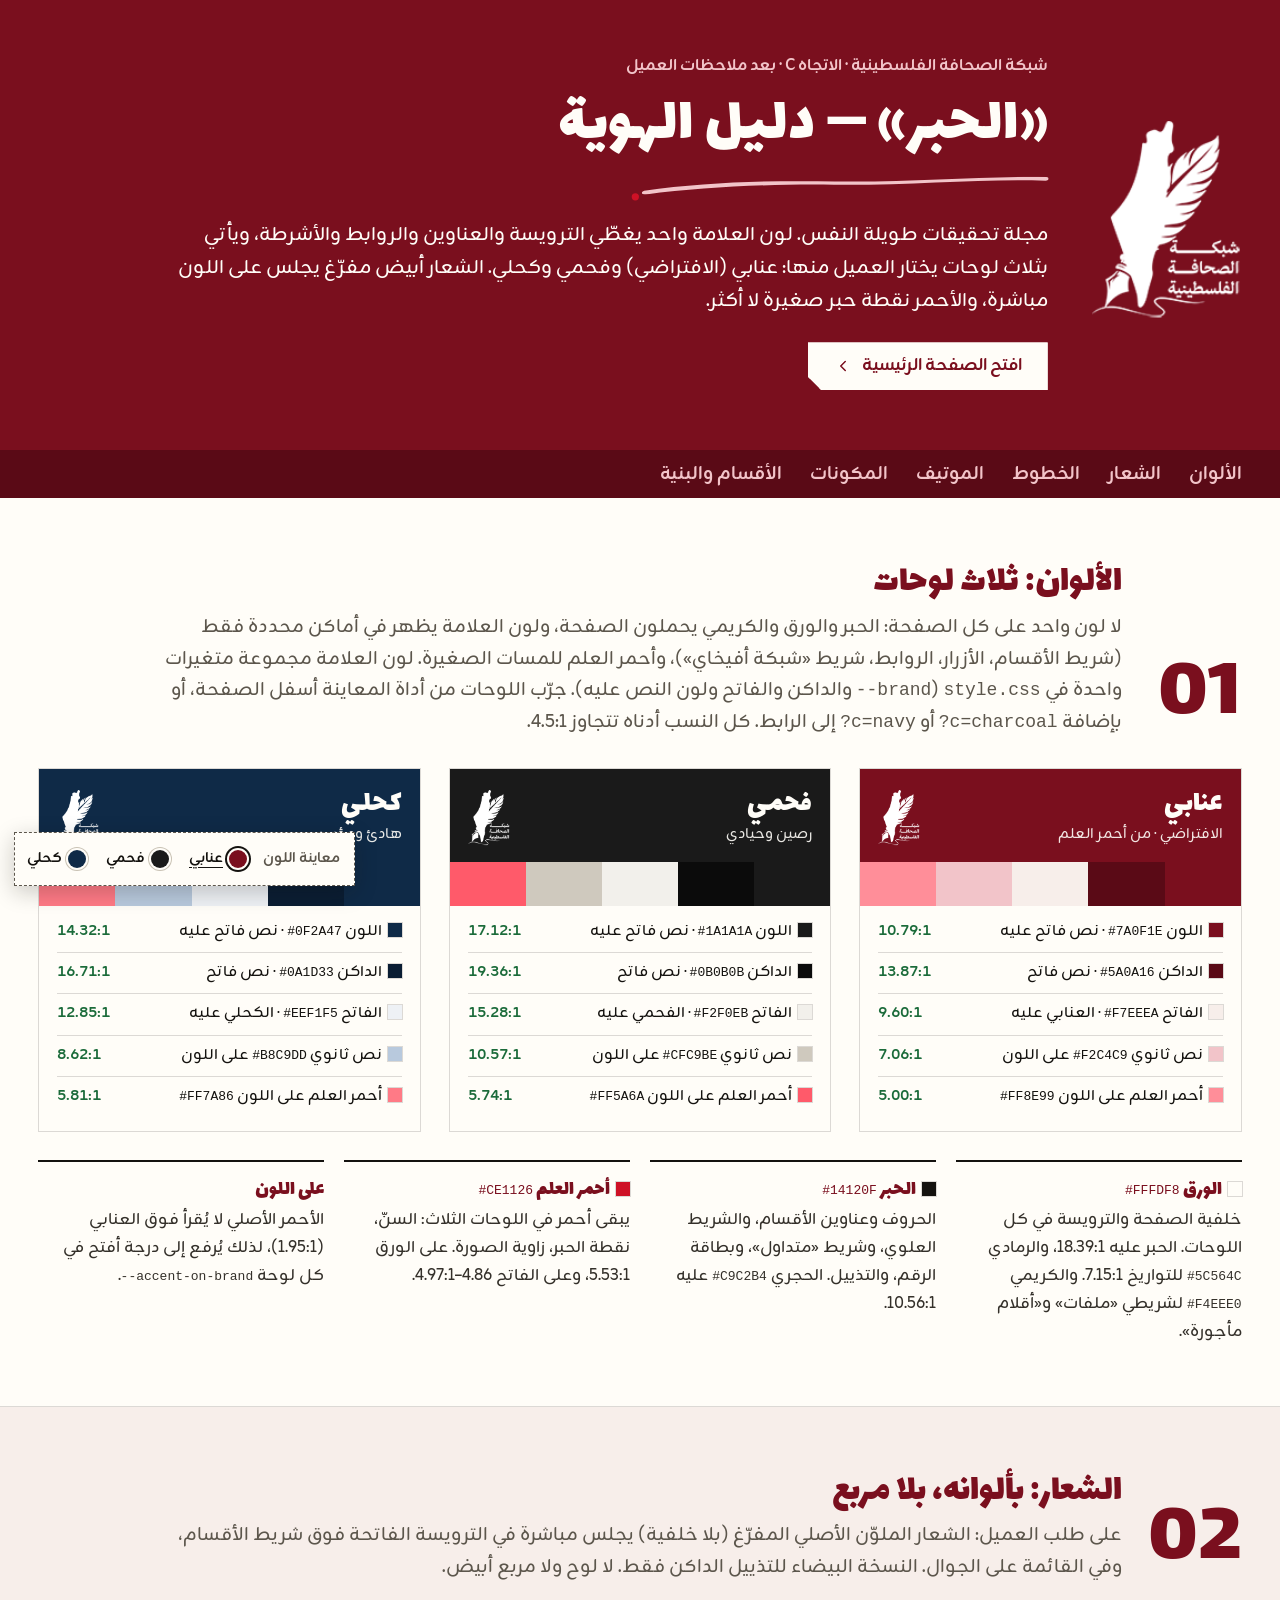
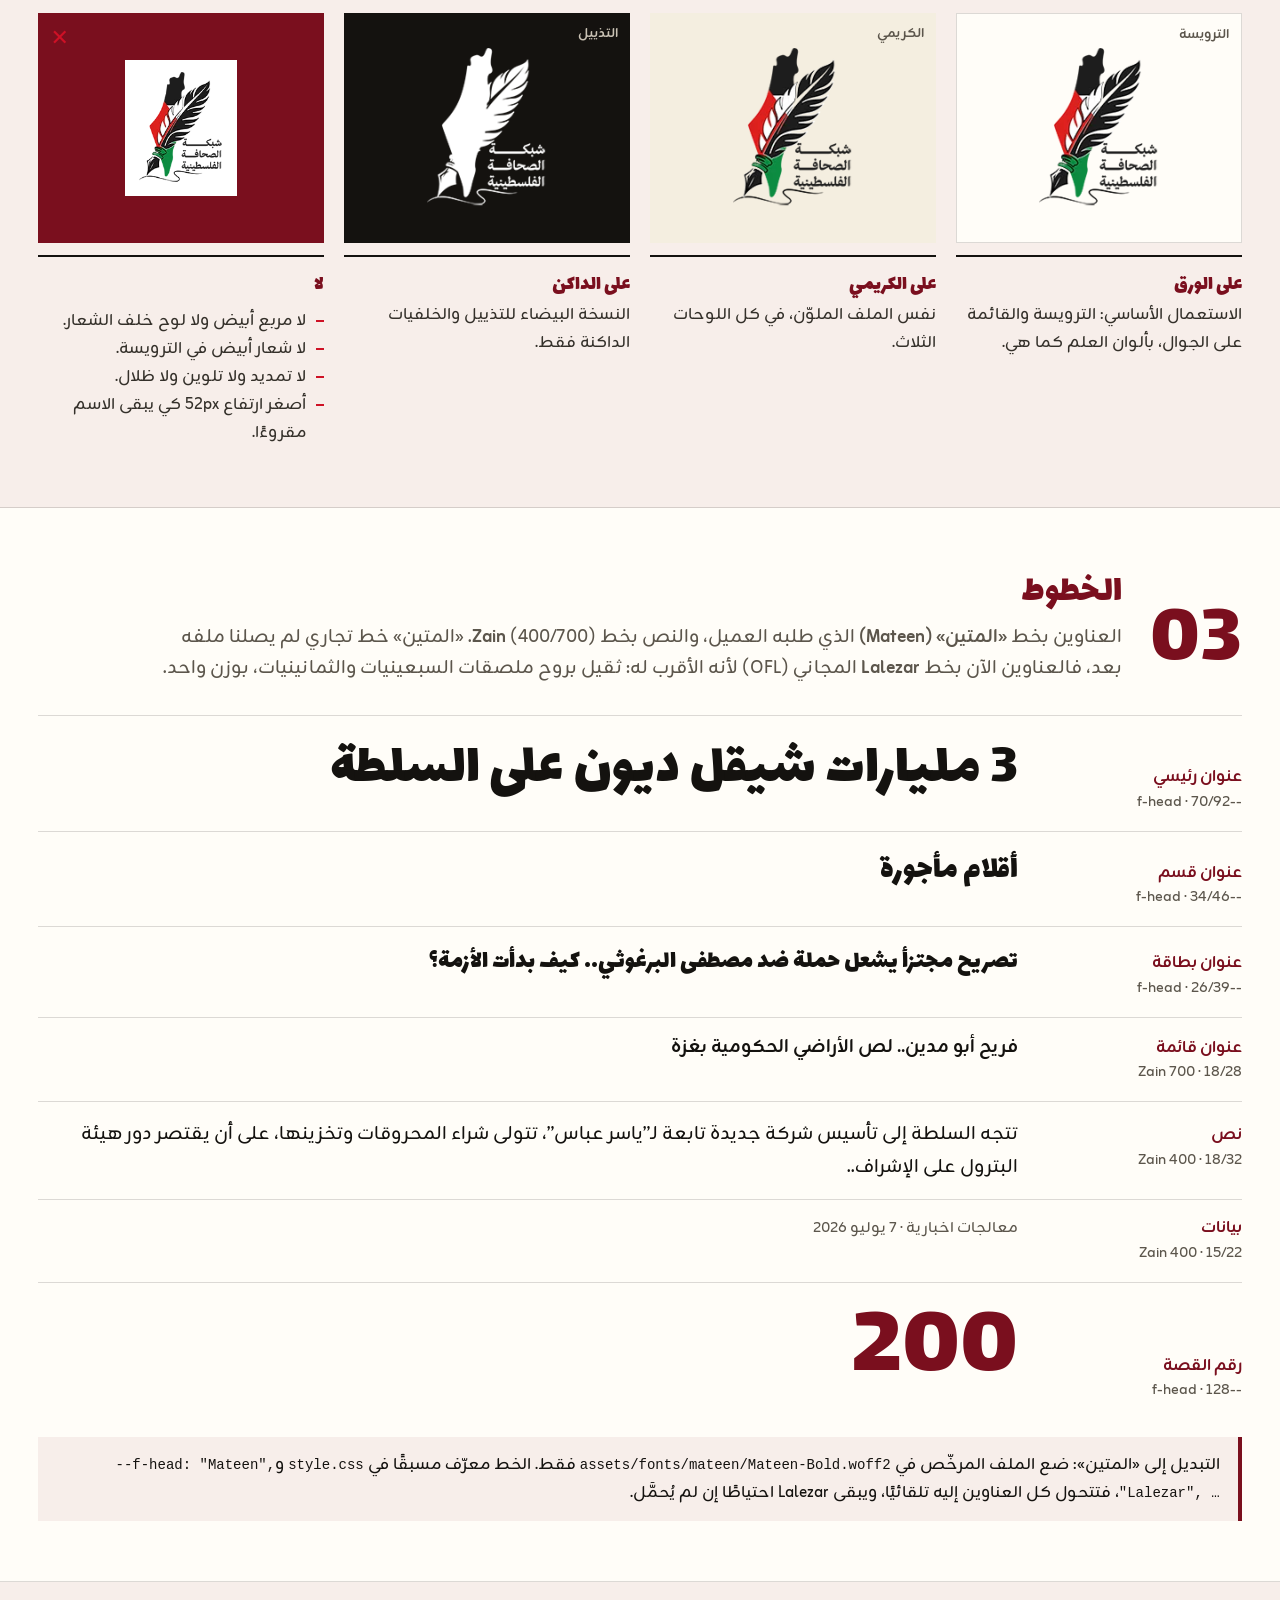
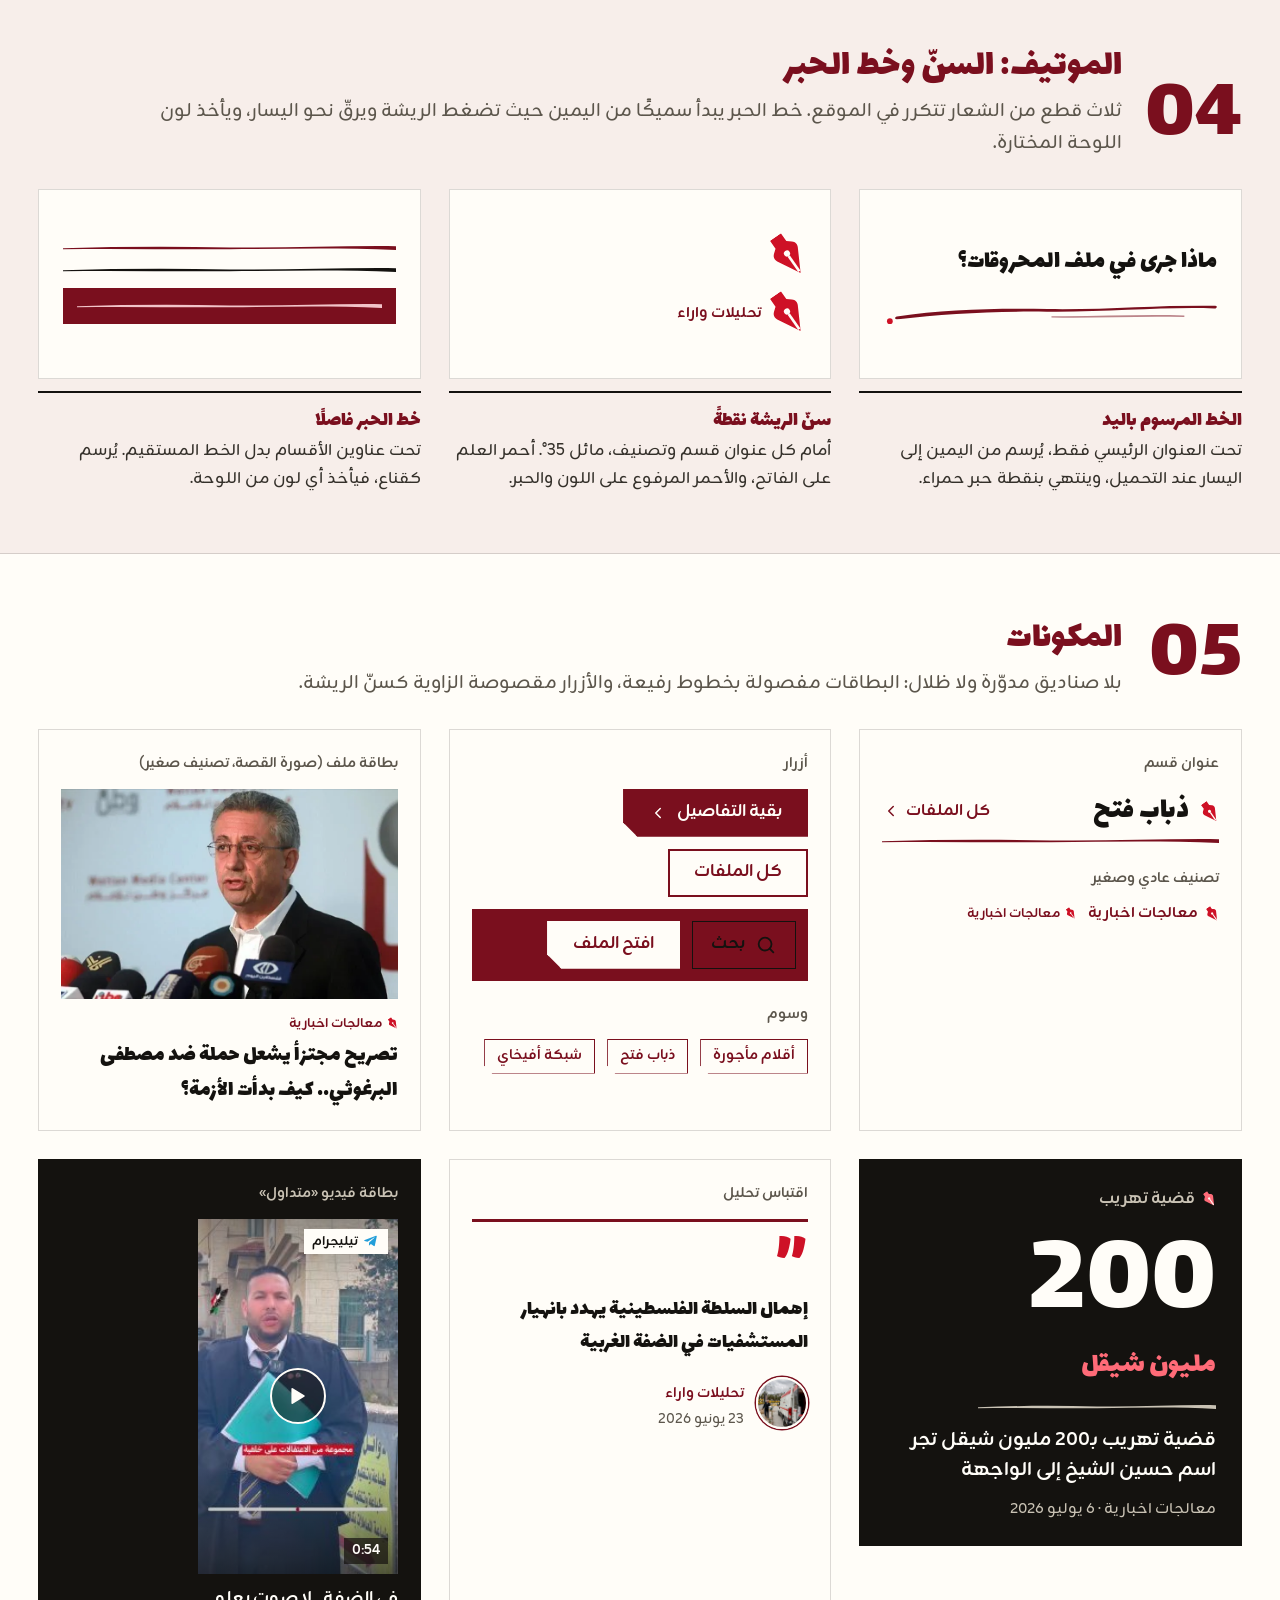
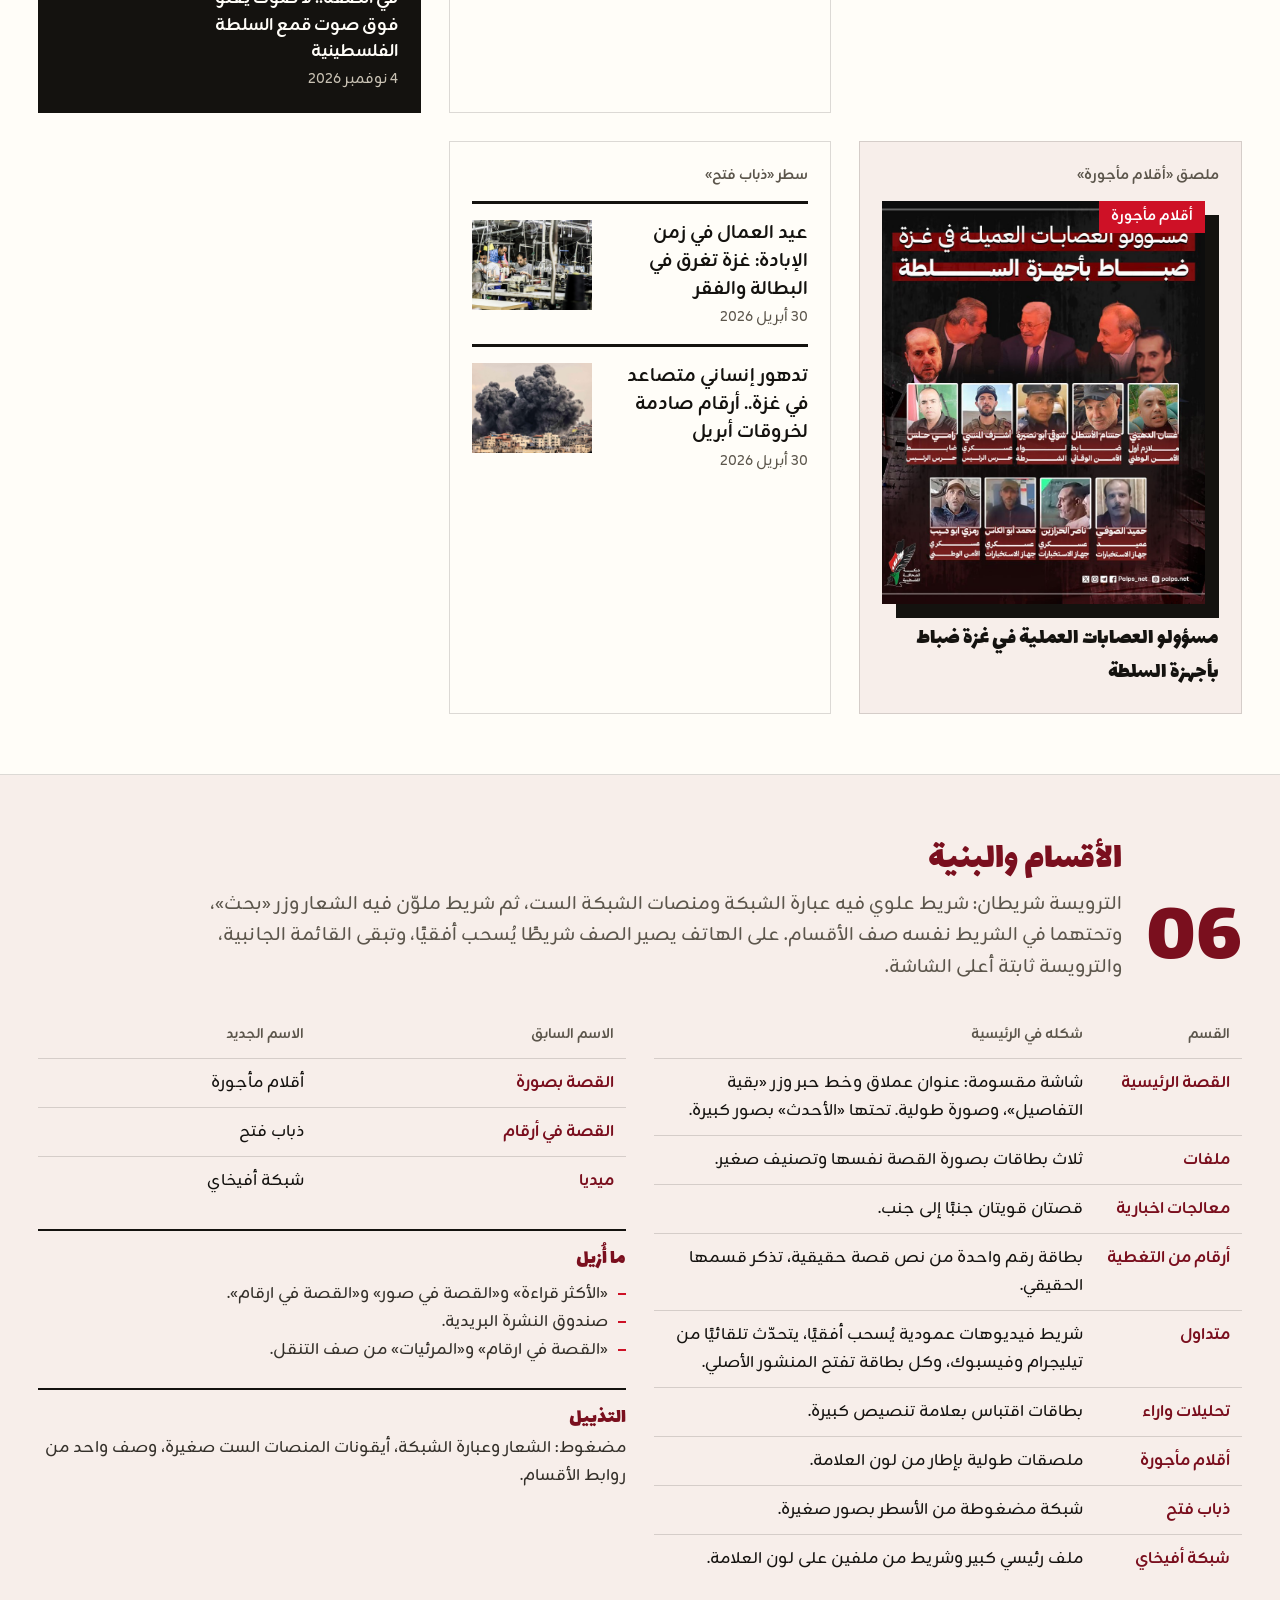
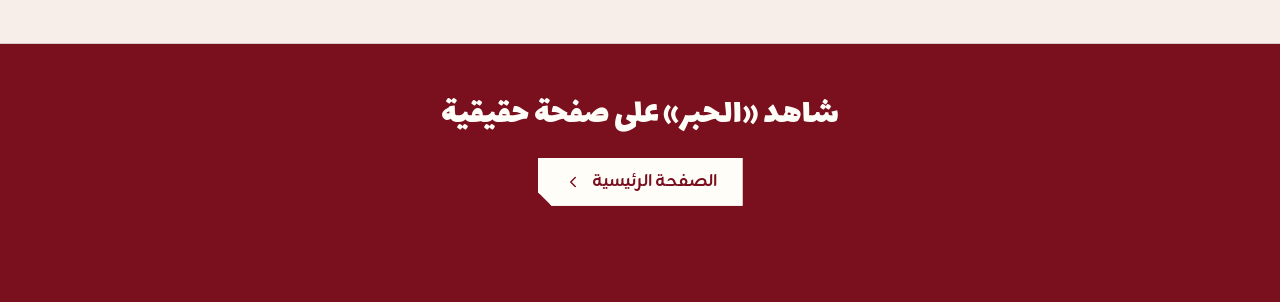
==== commit 24b1431f: "c: full-colour logo on a light header, colour spread across the page The client did not like one col" ====
--- a/c/index.html
+++ b/c/index.html
@@ -52,7 +52,7 @@
     <div class="wrap">
       <div class="chap__head">
         <span class="chap__num" aria-hidden="true">01</span>
-        <div><h2>الألوان: ثلاث لوحات</h2><p>لون العلامة مجموعة متغيرات واحدة في <code dir="ltr">style.css</code> (<code dir="ltr">--brand</code> والداكن والفاتح ولون النص عليه). تبديل اللوحة يغيّر الموقع كله. جرّبها من أداة المعاينة أسفل الصفحة، أو بإضافة <code dir="ltr">?c=charcoal</code> أو <code dir="ltr">?c=navy</code> إلى الرابط. كل النسب أدناه تتجاوز 4.5:1.</p></div>
+        <div><h2>الألوان: ثلاث لوحات</h2><p>لا لون واحد على كل الصفحة: الحبر والورق والكريمي يحملون الصفحة، ولون العلامة يظهر في أماكن محددة فقط (شريط الأقسام، الأزرار، الروابط، شريط «شبكة أفيخاي»)، وأحمر العلم للمسات الصغيرة. لون العلامة مجموعة متغيرات واحدة في <code dir="ltr">style.css</code> (<code dir="ltr">--brand</code> والداكن والفاتح ولون النص عليه). جرّب اللوحات من أداة المعاينة أسفل الصفحة، أو بإضافة <code dir="ltr">?c=charcoal</code> أو <code dir="ltr">?c=navy</code> إلى الرابط. كل النسب أدناه تتجاوز 4.5:1.</p></div>
       </div>
       <div class="grid-3">
         <div class="pal">
@@ -90,8 +90,8 @@
         </div>
       </div>
       <div class="grid-4" style="margin-top:28px">
-        <div class="spec"><h3><i class="sw" style="background:#FFFDF8"></i>الورق <span class="hex">#FFFDF8</span></h3><p>خلفية الصفحة في كل اللوحات. الحبر عليه 18.39:1، والرمادي <span class="hex">#5C564C</span> للتواريخ 7.15:1.</p></div>
-        <div class="spec"><h3><i class="sw" style="background:#14120F"></i>الحبر <span class="hex">#14120F</span></h3><p>الحروف، وخلفية شريط «متداول». الحجري <span class="hex">#C9C2B4</span> عليه 10.56:1.</p></div>
+        <div class="spec"><h3><i class="sw" style="background:#FFFDF8"></i>الورق <span class="hex">#FFFDF8</span></h3><p>خلفية الصفحة والترويسة في كل اللوحات. الحبر عليه 18.39:1، والرمادي <span class="hex">#5C564C</span> للتواريخ 7.15:1. والكريمي <span class="hex">#F4EEE0</span> لشريطي «ملفات» و«أقلام مأجورة».</p></div>
+        <div class="spec"><h3><i class="sw" style="background:#14120F"></i>الحبر <span class="hex">#14120F</span></h3><p>الحروف وعناوين الأقسام، والشريط العلوي، وشريط «متداول»، وبطاقة الرقم، والتذييل. الحجري <span class="hex">#C9C2B4</span> عليه 10.56:1.</p></div>
         <div class="spec"><h3><i class="sw" style="background:#CE1126"></i>أحمر العلم <span class="hex">#CE1126</span></h3><p>يبقى أحمر في اللوحات الثلاث: السنّ، نقطة الحبر، زاوية الصورة. على الورق 5.53:1، وعلى الفاتح 4.86–4.97:1.</p></div>
         <div class="spec"><h3>على اللون</h3><p>الأحمر الأصلي لا يُقرأ فوق العنابي (1.95:1)، لذلك يُرفع إلى درجة أفتح في كل لوحة <span class="hex">--accent-on-brand</span>.</p></div>
       </div>
@@ -103,24 +103,24 @@
     <div class="wrap">
       <div class="chap__head">
         <span class="chap__num" aria-hidden="true">02</span>
-        <div><h2>الشعار: مفرّغ، بلا مربع</h2><p>على طلب العميل: الشعار الأبيض المفرّغ (ريشة واسم بالأبيض على خلفية شفافة) يجلس مباشرة داخل شريط التنقل الملوّن، وفي التذييل والقائمة. لا لوح ولا مربع أبيض ولا لسان متدلٍّ.</p></div>
+        <div><h2>الشعار: بألوانه، بلا مربع</h2><p>على طلب العميل: الشعار الملوّن الأصلي المفرّغ (بلا خلفية) يجلس مباشرة في الترويسة الفاتحة فوق شريط الأقسام، وفي القائمة على الجوال. النسخة البيضاء للتذييل الداكن فقط. لا لوح ولا مربع أبيض.</p></div>
       </div>
       <div class="grid-4">
         <div>
-          <div class="stage" style="background:#7A0F1E"><span class="stage__name" style="color:#F2C4C9">عنابي</span><img src="../assets/img/brand/logo-white.webp" width="120" height="160" alt="الشعار الأبيض على العنابي"></div>
-          <div class="spec"><h3>على العنابي</h3><p>الاستعمال الأساسي: الترويسة والتذييل وشريط «شبكة أفيخاي».</p></div>
-        </div>
-        <div>
-          <div class="stage" style="background:#1A1A1A"><span class="stage__name" style="color:#CFC9BE">فحمي</span><img src="../assets/img/brand/logo-white.webp" width="120" height="160" alt="الشعار الأبيض على الفحمي"></div>
-          <div class="spec"><h3>على الفحمي والكحلي</h3><p>نفس الملف في كل لوحة، لا نسخة لكل لون.</p></div>
-        </div>
-        <div>
-          <div class="stage stage--paper"><span class="stage__name" style="color:#5C564C">على الفاتح</span><img src="../assets/img/brand/logo.webp" width="120" height="160" alt="الشعار الملوّن على الورق"></div>
-          <div class="spec"><h3>على الخلفيات الفاتحة</h3><p>الشعار الملوّن الأصلي (اسم أسود) للطباعة والخلفيات الفاتحة فقط. الأبيض لا يوضع على الورق.</p></div>
+          <div class="stage stage--paper"><span class="stage__name" style="color:#5C564C">الترويسة</span><img src="../assets/img/brand/logo.webp" width="120" height="160" alt="الشعار الملوّن على الورق"></div>
+          <div class="spec"><h3>على الورق</h3><p>الاستعمال الأساسي: الترويسة والقائمة على الجوال، بألوان العلم كما هي.</p></div>
+        </div>
+        <div>
+          <div class="stage" style="background:#F4EEE0"><span class="stage__name" style="color:#5C564C">الكريمي</span><img src="../assets/img/brand/logo.webp" width="120" height="160" alt="الشعار الملوّن على الكريمي"></div>
+          <div class="spec"><h3>على الكريمي</h3><p>نفس الملف الملوّن، في كل اللوحات الثلاث.</p></div>
+        </div>
+        <div>
+          <div class="stage" style="background:#14120F"><span class="stage__name" style="color:#C9C2B4">التذييل</span><img src="../assets/img/brand/logo-white.webp" width="120" height="160" alt="الشعار الأبيض على الحبر"></div>
+          <div class="spec"><h3>على الداكن</h3><p>النسخة البيضاء للتذييل والخلفيات الداكنة فقط.</p></div>
         </div>
         <div>
           <div class="stage stage--dont" style="background:#7A0F1E"><span class="plate-demo"><img src="../assets/img/brand/logo.webp" width="84" height="112" alt="استعمال خاطئ: الشعار داخل مربع أبيض"></span></div>
-          <div class="spec"><h3>لا</h3><ul><li>لا مربع أبيض ولا لوح خلف الشعار.</li><li>لا تمديد ولا تلوين ولا ظلال.</li><li>أصغر ارتفاع 52px كي يبقى الاسم مقروءًا.</li></ul></div>
+          <div class="spec"><h3>لا</h3><ul><li>لا مربع أبيض ولا لوح خلف الشعار.</li><li>لا شعار أبيض في الترويسة.</li><li>لا تمديد ولا تلوين ولا ظلال.</li><li>أصغر ارتفاع 52px كي يبقى الاسم مقروءًا.</li></ul></div>
         </div>
       </div>
     </div>
--- a/c/style.css
+++ b/c/style.css
@@ -3,7 +3,9 @@
    magazine, investigative long-form
    Headlines: --f-head = Mateen (commercial, drop files in later) → Lalezar (stand-in)
    Body: Zain
-   Brand colour: one variable set, three palettes (عنابي default, فحمي, كحلي)
+   Colour: ink, paper and cream carry the page; the brand colour (three palettes:
+   عنابي default, فحمي, كحلي) marks only the sections bar, buttons, links and one band;
+   flag red for small marks. The logo stays in its own colours on paper.
    ========================================================== */
 
 /* Mateen «المتين»: commercial headline font, not shipped yet.
@@ -56,10 +58,10 @@
 /* ---------- tokens ---------- */
 :root,
 html.pal-burgundy {
-  /* brand set: change these six to re-colour the whole site */
-  --brand: #7A0F1E;          /* عنابي: header, section heads, links, bands */
-  --brand-deep: #5A0A16;     /* top bar, footer, search bar */
-  --brand-tint: #F7EEEA;     /* light bands */
+  /* brand set: change these six to re-colour the brand marks */
+  --brand: #7A0F1E;          /* عنابي: sections bar, buttons, links, the أفيخاي band */
+  --brand-deep: #5A0A16;     /* search bar, button hover */
+  --brand-tint: #F7EEEA;     /* identity-book notes */
   --on-brand: #FFFDF8;       /* text on brand */
   --on-brand-soft: #F2C4C9;  /* secondary text on brand */
   --accent-on-brand: #FF8E99;/* the flag red, lifted so it reads on brand */
@@ -82,6 +84,7 @@
 }
 :root {
   --paper: #FFFDF8;
+  --paper-2: #F4EEE0;        /* cream bands: ملفات, أقلام مأجورة */
   --ink: #14120F;
   --ink-soft: #5C564C;
   --stone: #C9C2B4;
@@ -118,7 +121,7 @@
   outline: 3px solid var(--red);
   outline-offset: 3px;
 }
-.masthead a:focus-visible, .masthead button:focus-visible, .on-brand a:focus-visible, .foot a:focus-visible { outline-color: var(--on-brand); }
+.topbar a:focus-visible, .sections a:focus-visible, .on-brand a:focus-visible, .trend a:focus-visible, .figcard a:focus-visible, .foot a:focus-visible { outline-color: var(--on-brand); }
 button { font: inherit; color: inherit; cursor: pointer; }
 h1, h2, h3, h4 {
   margin: 0;
@@ -182,7 +185,7 @@
 
 /* section head: nib + title + ink line, "more" at the end */
 .shead { display: grid; grid-template-columns: 1fr auto; align-items: end; gap: 4px 16px; margin-bottom: 26px; }
-.shead__title { display: flex; align-items: center; gap: 12px; font-size: clamp(26px, 2.4vw, 34px); color: var(--brand); line-height: 1.35; }
+.shead__title { display: flex; align-items: center; gap: 12px; font-size: clamp(26px, 2.4vw, 34px); color: var(--ink); line-height: 1.35; }
 .shead__title .nib { width: 18px; height: 22px; }
 .shead__more { display: inline-flex; align-items: center; gap: 6px; min-height: 44px; font-weight: 700; font-size: 16px; color: var(--brand); }
 .shead__more .ico { width: 18px; height: 18px; }
@@ -193,30 +196,30 @@
 .shead--light .shead__more:hover { color: var(--on-brand-soft); }
 
 /* ---------- top bar ---------- */
-.topbar { background: var(--brand-deep); color: var(--on-brand); font-size: 15px; }
+.topbar { background: var(--ink); color: var(--paper); font-size: 15px; }
 .topbar__in { display: flex; align-items: center; justify-content: space-between; gap: 12px; min-height: 44px; }
 .topbar__tag { font-family: var(--f-head); font-size: 17px; line-height: 1.3; }
 .platforms { display: flex; align-items: center; }
-.platforms a { display: inline-flex; align-items: center; justify-content: center; width: 40px; min-height: 44px; color: var(--on-brand-soft); }
-.platforms a:hover { color: var(--on-brand); }
+.platforms a { display: inline-flex; align-items: center; justify-content: center; width: 40px; min-height: 44px; color: var(--stone); }
+.platforms a:hover { color: var(--paper); }
 .platforms .ico { width: 18px; height: 18px; }
 
-/* ---------- masthead: logo row + section row, one coloured bar ---------- */
-.masthead { background: var(--brand); color: var(--on-brand); position: relative; z-index: 30; }
+/* ---------- masthead: logo row on paper (the logo keeps its colours), sections row in the brand colour ---------- */
+.masthead { background: var(--paper); color: var(--ink); position: relative; z-index: 30; }
 .masthead__row { display: flex; align-items: center; gap: 16px; min-height: 120px; padding-block: 8px; }
 .logo { display: block; flex: none; }
 .logo img { width: 78px; height: 104px; }
 .masthead__tools { margin-inline-start: auto; display: flex; align-items: center; gap: 10px; }
 .searchbtn {
   display: inline-flex; align-items: center; gap: 10px; min-height: 48px; padding-inline: 18px;
-  background: transparent; color: var(--on-brand); border: 1.5px solid var(--rule-on-brand);
+  background: transparent; color: var(--ink); border: 1.5px solid var(--ink);
   font-weight: 700; font-size: 17px;
 }
-.searchbtn:hover, .searchbtn[aria-expanded="true"] { background: var(--on-brand); color: var(--brand); border-color: var(--on-brand); }
-.menubtn { display: none; align-items: center; justify-content: center; width: 48px; height: 48px; background: var(--on-brand); color: var(--brand); border: 0; }
-.menubtn:hover { background: var(--on-brand-soft); }
-
-.sections { border-top: 1px solid var(--rule-on-brand); }
+.searchbtn:hover, .searchbtn[aria-expanded="true"] { background: var(--ink); color: var(--paper); }
+.menubtn { display: none; align-items: center; justify-content: center; width: 48px; height: 48px; background: var(--ink); color: var(--paper); border: 0; }
+.menubtn:hover { background: var(--brand); }
+
+.sections { background: var(--brand); color: var(--on-brand); }
 .sections ul { display: flex; gap: 2px; overflow-x: auto; scrollbar-width: none; white-space: nowrap; }
 .sections ul::-webkit-scrollbar { display: none; }
 .sections a {
@@ -245,19 +248,21 @@
 .drawer.is-open .drawer__scrim { opacity: 1; }
 .drawer__panel {
   position: absolute; inset-block: 0; inset-inline-start: 0; width: min(420px, 100%); overflow-y: auto;
-  background: var(--brand); color: var(--on-brand); padding: 16px 24px 32px;
+  background: var(--paper); color: var(--ink); padding: 16px 24px 32px;
+  border-inline-end: 6px solid var(--brand);
   transform: translateX(100%); transition: transform .3s ease;
   display: flex; flex-direction: column; gap: 18px;
 }
 .drawer.is-open .drawer__panel { transform: none; }
 .drawer__top { display: flex; align-items: center; justify-content: space-between; }
 .drawer__top img { width: 45px; height: 60px; }
-.drawer__close { width: 48px; height: 48px; display: inline-flex; align-items: center; justify-content: center; background: transparent; color: var(--on-brand); border: 1.5px solid var(--rule-on-brand); }
-.drawer__nav li { border-bottom: 1px solid var(--rule-on-brand); }
+.drawer__close { width: 48px; height: 48px; display: inline-flex; align-items: center; justify-content: center; background: transparent; color: var(--ink); border: 1.5px solid var(--ink); }
+.drawer__nav li { border-bottom: 1px solid var(--rule); }
 .drawer__nav a { display: flex; align-items: center; min-height: 54px; font-family: var(--f-head); font-size: 23px; line-height: 1.4; }
-.drawer__nav a:hover { color: var(--on-brand-soft); }
+.drawer__nav a:hover { color: var(--brand); }
 .drawer .platforms { flex-wrap: wrap; gap: 6px; }
-.drawer .platforms a { width: 44px; height: 44px; border: 1.5px solid var(--rule-on-brand); }
+.drawer .platforms a { width: 44px; height: 44px; border: 1.5px solid var(--rule); color: var(--ink-soft); }
+.drawer .platforms a:hover { color: var(--brand); border-color: var(--brand); }
 body.menu-open { overflow: hidden; }
 
 /* ---------- lead: split screen ---------- */
@@ -276,7 +281,7 @@
 .lead__dek { margin-top: 20px; font-size: clamp(19px, 1.5vw, 22px); line-height: 1.8; color: #2B2722; max-width: 40em; }
 .lead__actions { margin-top: 24px; }
 .lead__more { margin-top: auto; padding-top: 34px; }
-.mini-head { display: flex; align-items: center; gap: 10px; font-size: 20px; color: var(--brand); margin-bottom: 14px; }
+.mini-head { display: flex; align-items: center; gap: 10px; font-size: 20px; color: var(--ink); margin-bottom: 14px; }
 .mini-head::after {
   content: ""; flex: 1; height: 6px; background: var(--brand);
   -webkit-mask: var(--ink-mask) center / 100% 100% no-repeat; mask: var(--ink-mask) center / 100% 100% no-repeat;
@@ -294,12 +299,11 @@
 .lead__photo::after { content: ""; position: absolute; z-index: 1; inset-inline-start: 0; bottom: 0; border-style: solid; border-width: 0 0 54px 54px; border-color: transparent transparent var(--red) transparent; }
 
 /* ---------- ملفات: image-led cards ---------- */
-.files { background: var(--brand-tint); padding-block: 56px 60px; }
-.files__grid { display: grid; grid-template-columns: repeat(3, minmax(0, 1fr)); gap: 0; }
-.file { display: flex; flex-direction: column; padding-inline: 28px; }
-.file:first-child { padding-inline-start: 0; }
-.file:last-child { padding-inline-end: 0; }
-.file + .file { border-inline-start: 1px solid var(--rule); }
+.files { background: var(--paper-2); padding-block: 56px 60px; }
+.files__grid { display: grid; grid-template-columns: repeat(3, minmax(0, 1fr)); column-gap: 56px; }
+.file { position: relative; display: flex; flex-direction: column; }
+/* column rule sits in the gap, so all three images get the same width */
+.file + .file::before { content: ""; position: absolute; inset-block: 0; inset-inline-start: -28px; border-inline-start: 1px solid var(--rule); }
 .file__img { display: block; overflow: hidden; margin-bottom: 16px; }
 .file__img img { width: 100%; aspect-ratio: 16 / 10; object-fit: cover; transition: transform .5s ease; }
 .file__img:hover img { transform: scale(1.03); }
@@ -323,16 +327,16 @@
 .ncard .meta { margin-top: 10px; }
 
 .newsrow__fig { display: flex; flex-direction: column; }
-.figcard { flex: 1; background: var(--brand); color: var(--on-brand); padding: 26px 26px 24px; display: flex; flex-direction: column; }
-.figcard__label { font-weight: 700; font-size: 16px; color: var(--on-brand-soft); display: flex; align-items: center; gap: 8px; }
-.figcard__label .nib { color: var(--accent-on-brand); }
-.figcard__value { font-family: var(--f-head); font-size: clamp(96px, 9vw, 140px); line-height: 1; margin-top: 14px; color: var(--on-brand); }
-.figcard__unit { font-family: var(--f-head); font-size: clamp(26px, 2.3vw, 34px); line-height: 1.3; margin-top: 4px; }
-.figcard .ink-rule { margin-block: 18px 14px; width: 72%; }
+.figcard { flex: 1; background: var(--ink); color: var(--paper); padding: 26px 26px 24px; display: flex; flex-direction: column; }
+.figcard__label { font-weight: 700; font-size: 16px; color: var(--stone); display: flex; align-items: center; gap: 8px; }
+.figcard__label .nib { color: var(--red-on-ink); }
+.figcard__value { font-family: var(--f-head); font-size: clamp(96px, 9vw, 140px); line-height: 1; margin-top: 14px; color: var(--paper); }
+.figcard__unit { font-family: var(--f-head); font-size: clamp(26px, 2.3vw, 34px); line-height: 1.3; margin-top: 4px; color: var(--red-on-ink); }
+.figcard .ink-rule { margin-block: 18px 14px; width: 72%; background: var(--stone); }
 .figcard h3 { font-size: 19px; line-height: 1.6; }
-.figcard h3 a:hover { color: var(--on-brand-soft); text-decoration: underline; text-underline-offset: 5px; }
-.figcard__desc { color: var(--on-brand-soft); font-size: 16px; margin-top: 8px; }
-.figcard .meta { color: var(--on-brand-soft); margin-top: auto; padding-top: 14px; }
+.figcard h3 a:hover { color: var(--stone); text-decoration: underline; text-underline-offset: 5px; }
+.figcard__desc { color: var(--stone); font-size: 16px; margin-top: 8px; }
+.figcard .meta { color: var(--stone); margin-top: auto; padding-top: 14px; }
 
 /* ---------- متداول: video band ---------- */
 .trend { background: var(--ink); color: var(--paper); padding-block: 56px 60px; }
@@ -378,7 +382,7 @@
 .quotes { display: grid; grid-template-columns: repeat(3, minmax(0, 1fr)); gap: 0 36px; }
 .quote { position: relative; padding-block: 24px 22px; border-top: 2px solid var(--ink); display: flex; flex-direction: column; }
 .quote:nth-child(-n+3) { border-top-width: 3px; border-top-color: var(--brand); }
-.quote__mark { font-family: var(--f-head); font-size: 96px; line-height: .62; color: var(--brand); height: 40px; display: block; margin-bottom: 8px; }
+.quote__mark { font-family: var(--f-head); font-size: 96px; line-height: .62; color: var(--red); height: 40px; display: block; margin-bottom: 8px; }
 .quote blockquote { margin: 0; }
 .quote h3 { font-size: clamp(21px, 1.7vw, 25px); line-height: 1.55; }
 .quote h3 a:hover { color: var(--brand); }
@@ -391,13 +395,13 @@
 .more-analysis a:hover { color: var(--brand); }
 
 /* ---------- أقلام مأجورة: posters ---------- */
-.paid { background: var(--brand-tint); padding-block: 56px 60px; }
+.paid { background: var(--paper-2); padding-block: 56px 60px; }
 .posters { display: grid; grid-template-columns: repeat(3, minmax(0, 1fr)); gap: 32px; }
 .poster a { display: block; }
 .poster__img { position: relative; isolation: isolate; margin: 0 14px 14px 0; }
-.poster__img::before { content: ""; position: absolute; z-index: -1; inset: 14px -14px -14px 14px; background: var(--brand); }
+.poster__img::before { content: ""; position: absolute; z-index: -1; inset: 14px -14px -14px 14px; background: var(--ink); }
 .poster__img img { width: 100%; aspect-ratio: 4 / 5; object-fit: cover; }
-.poster__tag { position: absolute; top: 0; inset-inline-start: 0; background: var(--brand); color: var(--on-brand); font-weight: 700; font-size: 14px; padding: 4px 12px; }
+.poster__tag { position: absolute; top: 0; inset-inline-start: 0; background: var(--red); color: #fff; font-weight: 700; font-size: 14px; padding: 4px 12px; }
 .poster h3 { font-size: clamp(21px, 1.8vw, 25px); line-height: 1.5; margin-top: 18px; }
 .poster a:hover h3 { color: var(--brand); }
 .poster .meta { margin-top: 6px; }
@@ -433,18 +437,18 @@
 .strip a:hover h3 { color: var(--on-brand-soft); }
 
 /* ---------- footer: compact ---------- */
-.foot { background: var(--brand-deep); color: var(--on-brand); padding-block: 36px 0; }
+.foot { background: var(--ink); color: var(--paper); padding-block: 36px 0; border-top: 6px solid var(--brand); }
 .foot__top { display: flex; align-items: center; gap: 18px; flex-wrap: wrap; }
 .foot__top img { width: 48px; height: 64px; }
 .foot__name { font-family: var(--f-head); font-size: 22px; line-height: 1.3; }
-.foot__tag { font-size: 15px; color: var(--on-brand-soft); }
+.foot__tag { font-size: 15px; color: var(--stone); }
 .foot .platforms { margin-inline-start: auto; }
 .foot .platforms a { width: 38px; }
 .foot__links { display: flex; flex-wrap: wrap; align-items: center; margin-top: 18px; padding-top: 8px; border-top: 1px solid var(--rule-on-brand); }
-.foot__links a { display: inline-flex; align-items: center; min-height: 44px; padding-inline: 10px; font-size: 15px; font-weight: 700; color: var(--on-brand-soft); }
+.foot__links a { display: inline-flex; align-items: center; min-height: 44px; padding-inline: 10px; font-size: 15px; font-weight: 700; color: var(--stone); }
 .foot__links a:first-child { padding-inline-start: 0; }
-.foot__links a:hover { color: var(--on-brand); }
-.foot__bar { display: flex; justify-content: space-between; gap: 12px; flex-wrap: wrap; padding-block: 12px 18px; font-size: 14px; color: var(--on-brand-soft); }
+.foot__links a:hover { color: var(--paper); }
+.foot__bar { display: flex; justify-content: space-between; gap: 12px; flex-wrap: wrap; padding-block: 12px 18px; font-size: 14px; color: var(--stone); }
 
 /* ---------- prototype-only palette tool ---------- */
 .paltool {
@@ -466,7 +470,8 @@
    responsive
    ========================================================== */
 @media (max-width: 1199px) {
-  .file { padding-inline: 22px; }
+  .files__grid { column-gap: 44px; }
+  .file + .file::before { inset-inline-start: -22px; }
   .quotes { gap: 0 28px; }
 }
 
@@ -481,7 +486,8 @@
   .lead__list h3 { margin-top: 0; }
   .files__grid { grid-template-columns: 1fr; }
   .file, .file:first-child, .file:last-child { padding-inline: 0; display: grid; grid-template-columns: 300px 1fr; column-gap: 28px; align-content: start; }
-  .file + .file { border-inline-start: 0; border-top: 1px solid var(--rule); margin-top: 24px; padding-top: 24px; }
+  .file + .file { border-top: 1px solid var(--rule); margin-top: 24px; padding-top: 24px; }
+  .file + .file::before { content: none; }
   .file__img { grid-row: 1 / span 5; margin: 0; }
   .file__foot { padding-top: 8px; }
   .newsrow { grid-template-columns: 1fr; }
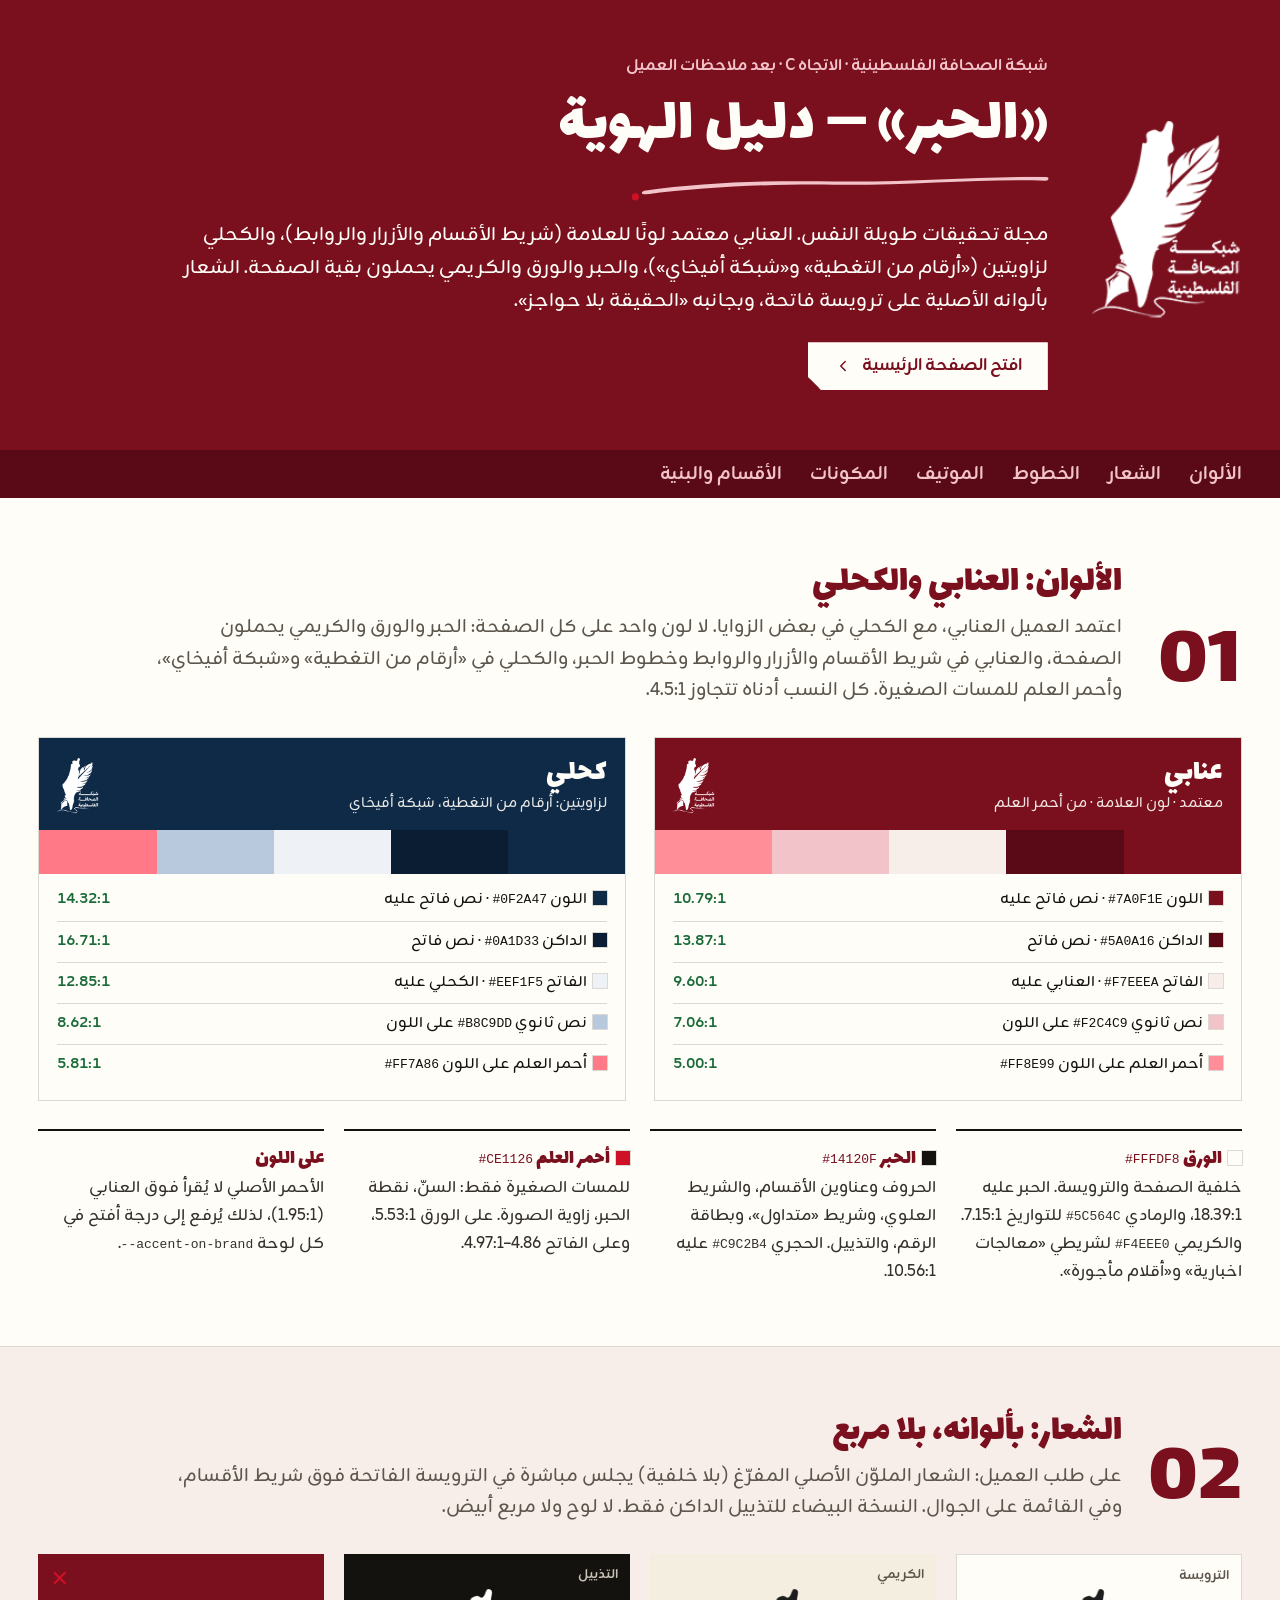
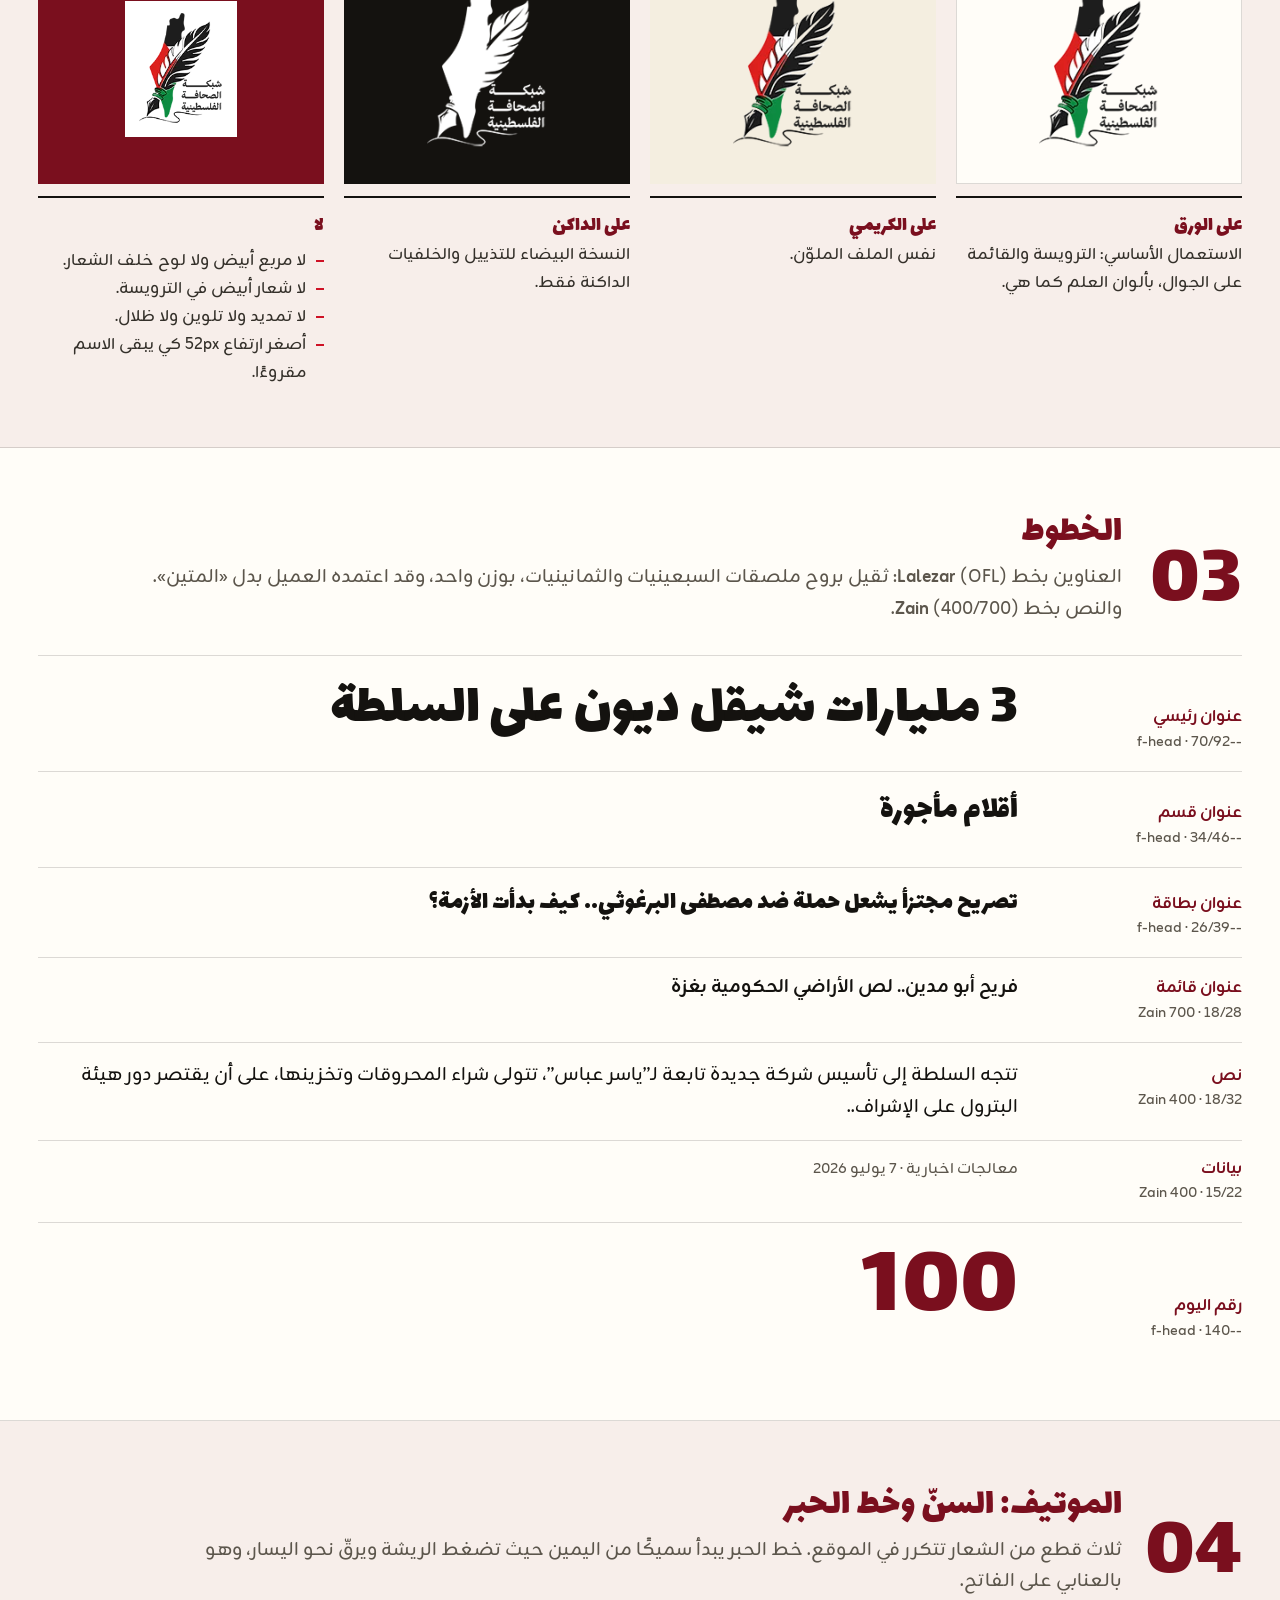
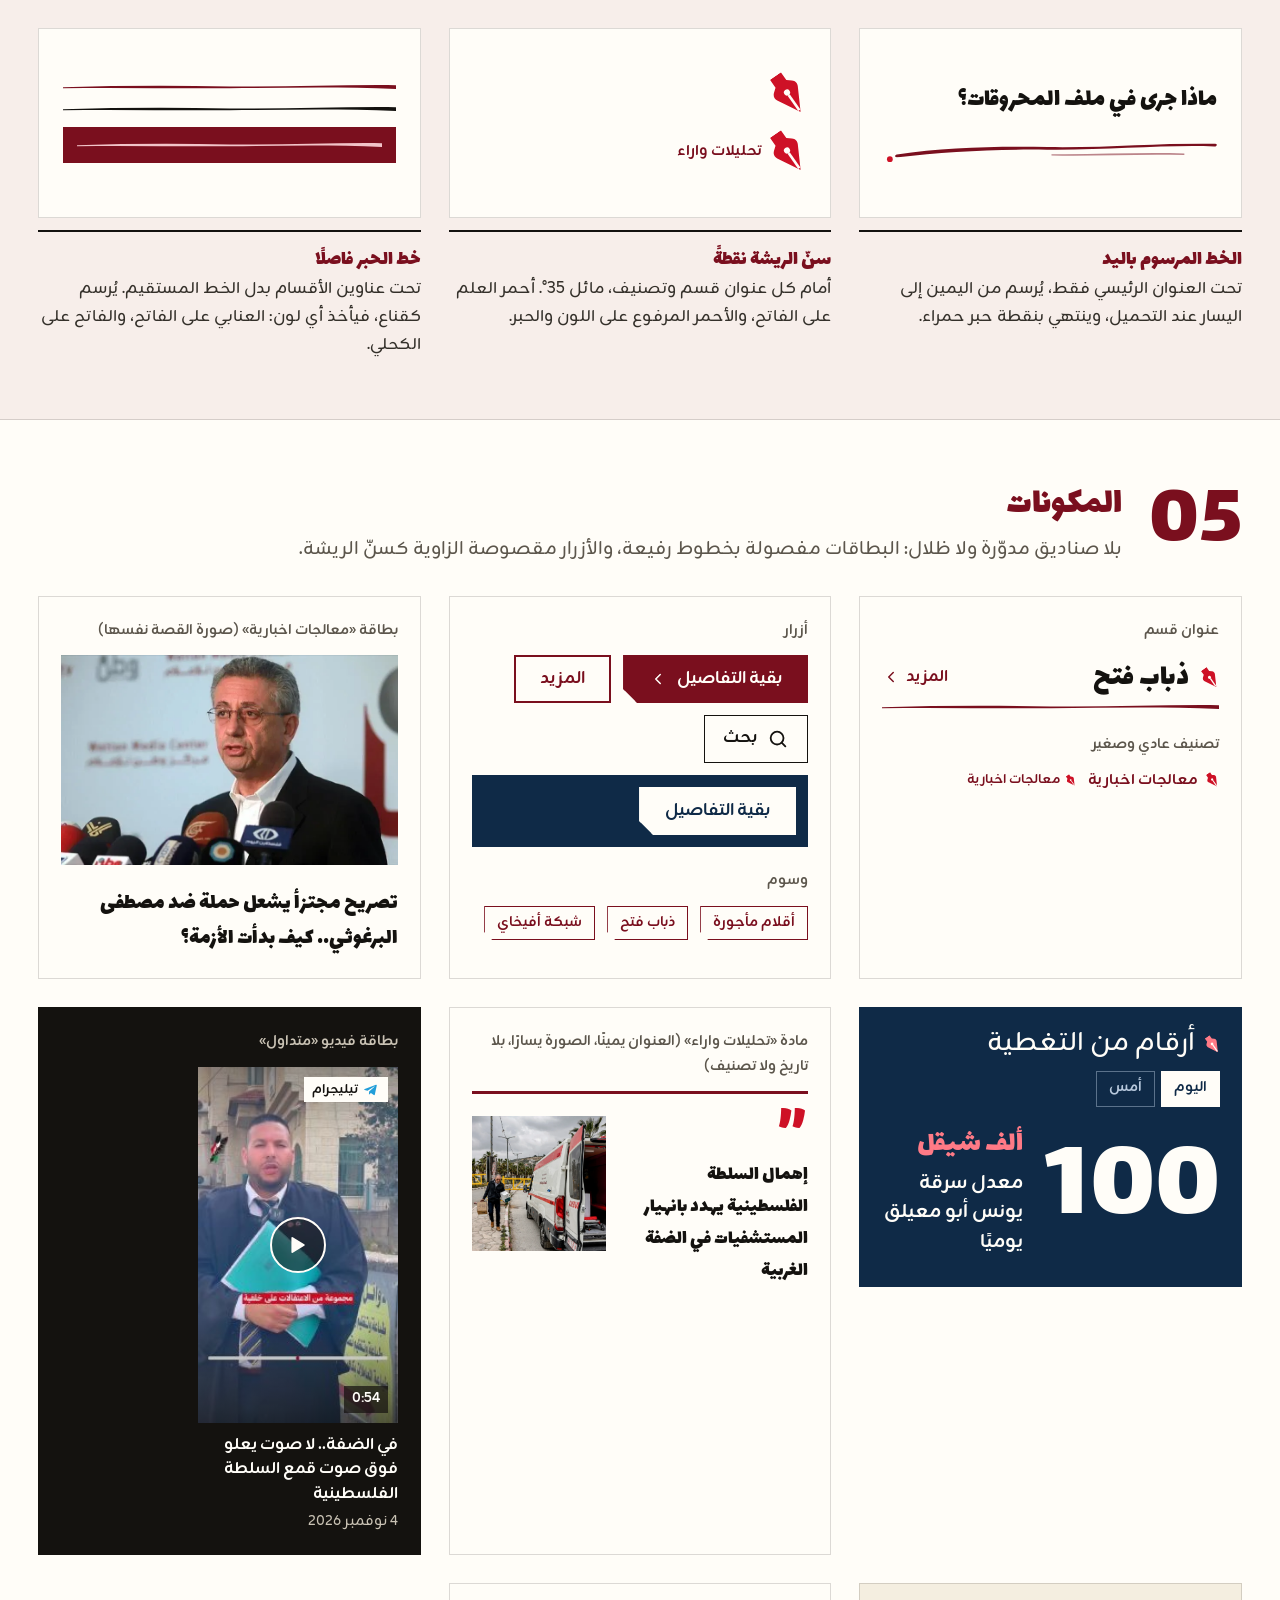
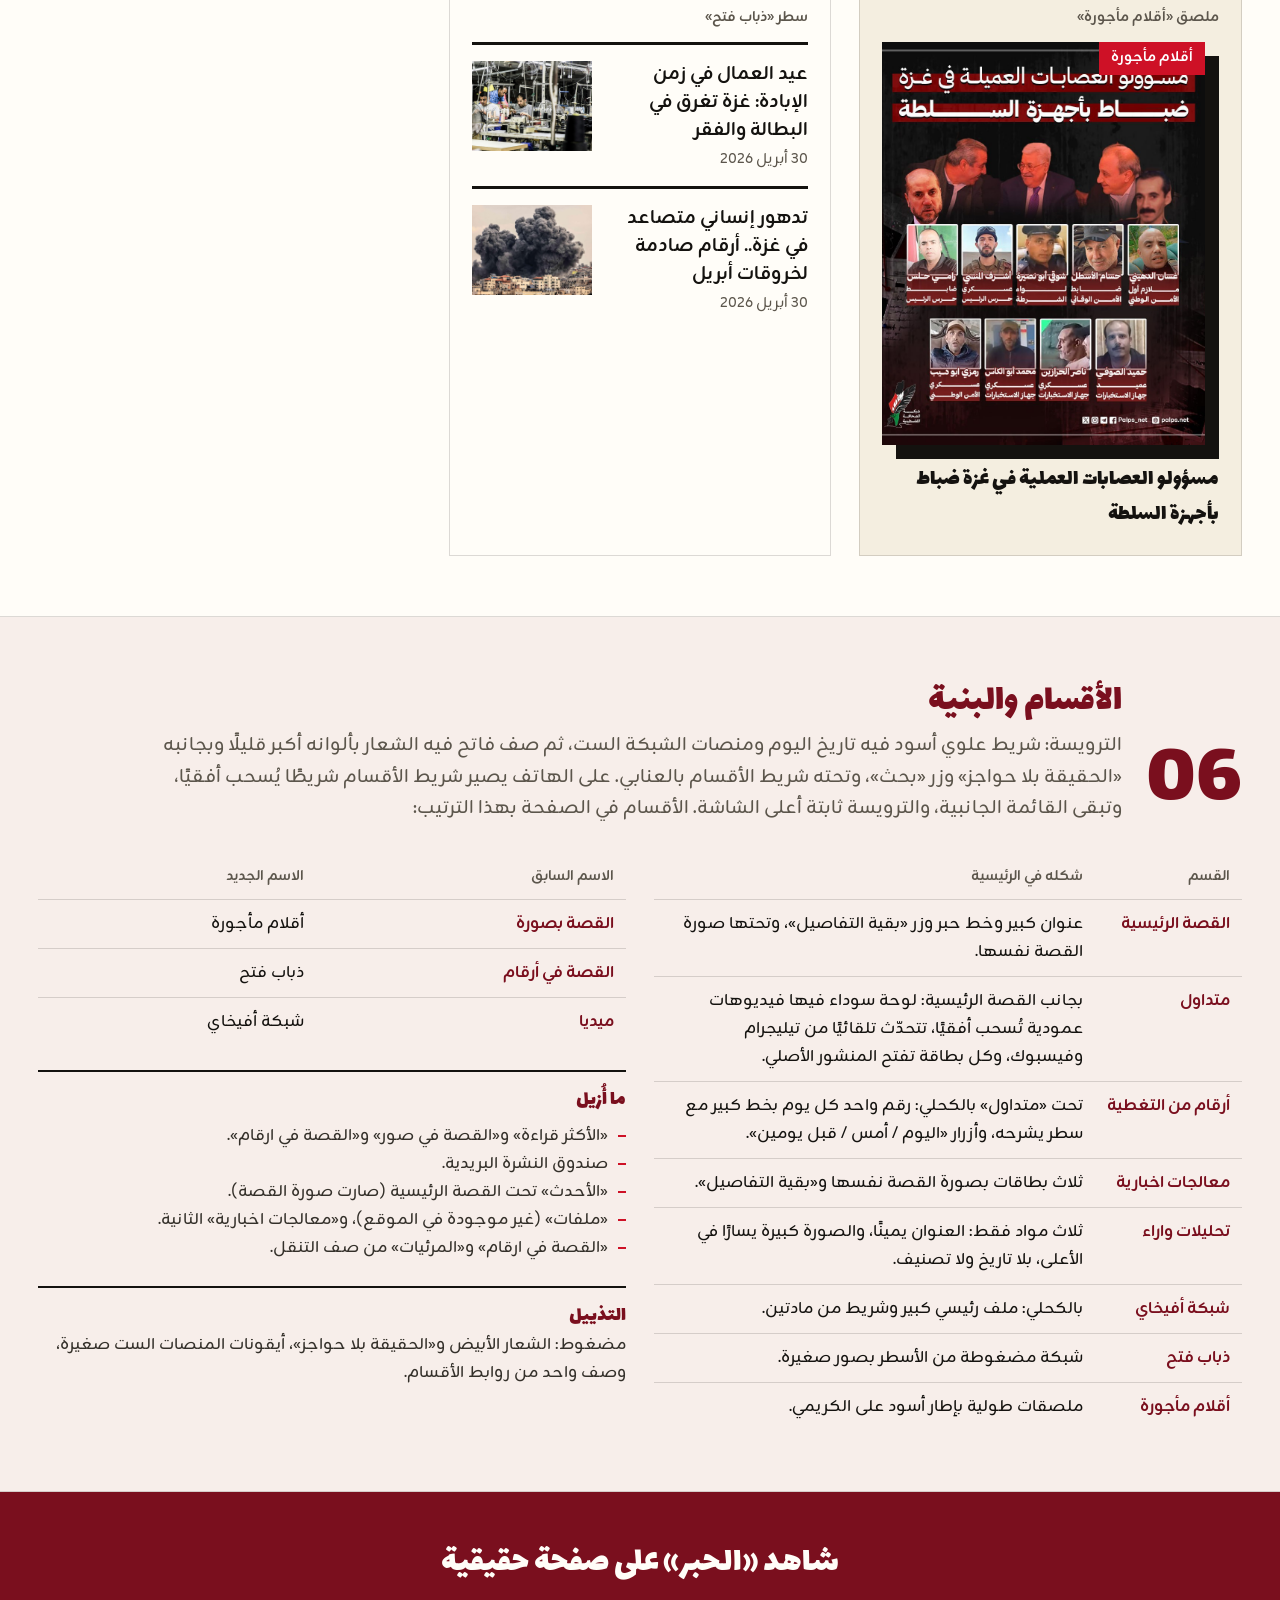
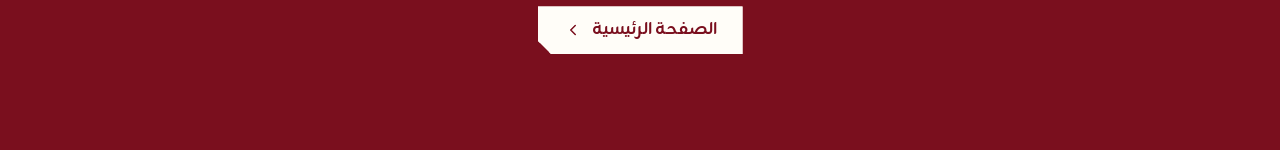
==== commit 061e8507: "c: client round 3: burgundy approved, متداول + daily figure beside the lead - Burgundy is the approv" ====
--- a/c/index.html
+++ b/c/index.html
@@ -4,7 +4,7 @@
 <meta charset="utf-8">
 <meta name="viewport" content="width=device-width, initial-scale=1">
 <title>الحبر — دليل الهوية</title>
-<meta name="description" content="دليل هوية الاتجاه C «الحبر» لشبكة الصحافة الفلسطينية بعد ملاحظات العميل: ثلاث لوحات ألوان، الشعار المفرّغ، خط العناوين، الموتيف، المكونات والأقسام الجديدة.">
+<meta name="description" content="دليل هوية الاتجاه C «الحبر» لشبكة الصحافة الفلسطينية بعد ملاحظات العميل: العنابي المعتمد والكحلي، الشعار بألوانه، خط العناوين، الموتيف، المكونات والأقسام الجديدة.">
 <meta name="theme-color" content="#7A0F1E">
 <link rel="preload" href="../assets/fonts/lalezar/lalezar-arabic.woff2" as="font" type="font/woff2" crossorigin>
 <link rel="preload" href="../assets/fonts/zain/zain-400-arabic.woff2" as="font" type="font/woff2" crossorigin>
@@ -30,7 +30,7 @@
         <g class="stroke"><path fill="currentColor" d="M517 7C440 4 350 13 255 12 170 11 95 15 22 24c-5 1-7-3-2-4.5C95 9 172 6.5 256 8c94 1.5 184-7 262-5.5 4 .1 4 4.5-1 4.5Z"/></g>
         <circle class="drop" cx="9" cy="27" r="4.5"/>
       </svg>
-      <p>مجلة تحقيقات طويلة النفس. لون العلامة واحد يغطّي الترويسة والعناوين والروابط والأشرطة، ويأتي بثلاث لوحات يختار العميل منها: عنابي (الافتراضي) وفحمي وكحلي. الشعار أبيض مفرّغ يجلس على اللون مباشرة، والأحمر نقطة حبر صغيرة لا أكثر.</p>
+      <p>مجلة تحقيقات طويلة النفس. العنابي معتمد لونًا للعلامة (شريط الأقسام والأزرار والروابط)، والكحلي لزاويتين («أرقام من التغطية» و«شبكة أفيخاي»)، والحبر والورق والكريمي يحملون بقية الصفحة. الشعار بألوانه الأصلية على ترويسة فاتحة، وبجانبه «الحقيقة بلا حواجز».</p>
       <a class="btn btn--light" href="home.html">افتح الصفحة الرئيسية <svg class="ico"><use href="#i-left"/></svg></a>
     </div>
   </div>
@@ -52,11 +52,11 @@
     <div class="wrap">
       <div class="chap__head">
         <span class="chap__num" aria-hidden="true">01</span>
-        <div><h2>الألوان: ثلاث لوحات</h2><p>لا لون واحد على كل الصفحة: الحبر والورق والكريمي يحملون الصفحة، ولون العلامة يظهر في أماكن محددة فقط (شريط الأقسام، الأزرار، الروابط، شريط «شبكة أفيخاي»)، وأحمر العلم للمسات الصغيرة. لون العلامة مجموعة متغيرات واحدة في <code dir="ltr">style.css</code> (<code dir="ltr">--brand</code> والداكن والفاتح ولون النص عليه). جرّب اللوحات من أداة المعاينة أسفل الصفحة، أو بإضافة <code dir="ltr">?c=charcoal</code> أو <code dir="ltr">?c=navy</code> إلى الرابط. كل النسب أدناه تتجاوز 4.5:1.</p></div>
-      </div>
-      <div class="grid-3">
+        <div><h2>الألوان: العنابي والكحلي</h2><p>اعتمد العميل العنابي، مع الكحلي في بعض الزوايا. لا لون واحد على كل الصفحة: الحبر والورق والكريمي يحملون الصفحة، والعنابي في شريط الأقسام والأزرار والروابط وخطوط الحبر، والكحلي في «أرقام من التغطية» و«شبكة أفيخاي»، وأحمر العلم للمسات الصغيرة. كل النسب أدناه تتجاوز 4.5:1.</p></div>
+      </div>
+      <div class="grid-2">
         <div class="pal">
-          <div class="pal__head" style="background:#7A0F1E"><div><h3>عنابي</h3><small>الافتراضي · من أحمر العلم</small></div><img src="../assets/img/brand/logo-white.webp" width="42" height="56" alt=""></div>
+          <div class="pal__head" style="background:#7A0F1E"><div><h3>عنابي</h3><small>معتمد · لون العلامة · من أحمر العلم</small></div><img src="../assets/img/brand/logo-white.webp" width="42" height="56" alt=""></div>
           <div class="pal__chips" aria-hidden="true"><span style="background:#7A0F1E"></span><span style="background:#5A0A16"></span><span style="background:#F7EEEA"></span><span style="background:#F2C4C9"></span><span style="background:#FF8E99"></span></div>
           <div class="pal__rows">
             <div class="ratio"><span><i class="sw" style="background:#7A0F1E"></i>اللون <code>#7A0F1E</code> · نص فاتح عليه</span><b>10.79:1</b></div>
@@ -67,18 +67,7 @@
           </div>
         </div>
         <div class="pal">
-          <div class="pal__head" style="background:#1A1A1A"><div><h3>فحمي</h3><small>رصين وحيادي</small></div><img src="../assets/img/brand/logo-white.webp" width="42" height="56" alt=""></div>
-          <div class="pal__chips" aria-hidden="true"><span style="background:#1A1A1A"></span><span style="background:#0B0B0B"></span><span style="background:#F2F0EB"></span><span style="background:#CFC9BE"></span><span style="background:#FF5A6A"></span></div>
-          <div class="pal__rows">
-            <div class="ratio"><span><i class="sw" style="background:#1A1A1A"></i>اللون <code>#1A1A1A</code> · نص فاتح عليه</span><b>17.12:1</b></div>
-            <div class="ratio"><span><i class="sw" style="background:#0B0B0B"></i>الداكن <code>#0B0B0B</code> · نص فاتح</span><b>19.36:1</b></div>
-            <div class="ratio"><span><i class="sw" style="background:#F2F0EB"></i>الفاتح <code>#F2F0EB</code> · الفحمي عليه</span><b>15.28:1</b></div>
-            <div class="ratio"><span><i class="sw" style="background:#CFC9BE"></i>نص ثانوي <code>#CFC9BE</code> على اللون</span><b>10.57:1</b></div>
-            <div class="ratio"><span><i class="sw" style="background:#FF5A6A"></i>أحمر العلم على اللون <code>#FF5A6A</code></span><b>5.74:1</b></div>
-          </div>
-        </div>
-        <div class="pal">
-          <div class="pal__head" style="background:#0F2A47"><div><h3>كحلي</h3><small>هادئ ومؤسسي</small></div><img src="../assets/img/brand/logo-white.webp" width="42" height="56" alt=""></div>
+          <div class="pal__head" style="background:#0F2A47"><div><h3>كحلي</h3><small>لزاويتين: أرقام من التغطية، شبكة أفيخاي</small></div><img src="../assets/img/brand/logo-white.webp" width="42" height="56" alt=""></div>
           <div class="pal__chips" aria-hidden="true"><span style="background:#0F2A47"></span><span style="background:#0A1D33"></span><span style="background:#EEF1F5"></span><span style="background:#B8C9DD"></span><span style="background:#FF7A86"></span></div>
           <div class="pal__rows">
             <div class="ratio"><span><i class="sw" style="background:#0F2A47"></i>اللون <code>#0F2A47</code> · نص فاتح عليه</span><b>14.32:1</b></div>
@@ -90,9 +79,9 @@
         </div>
       </div>
       <div class="grid-4" style="margin-top:28px">
-        <div class="spec"><h3><i class="sw" style="background:#FFFDF8"></i>الورق <span class="hex">#FFFDF8</span></h3><p>خلفية الصفحة والترويسة في كل اللوحات. الحبر عليه 18.39:1، والرمادي <span class="hex">#5C564C</span> للتواريخ 7.15:1. والكريمي <span class="hex">#F4EEE0</span> لشريطي «ملفات» و«أقلام مأجورة».</p></div>
+        <div class="spec"><h3><i class="sw" style="background:#FFFDF8"></i>الورق <span class="hex">#FFFDF8</span></h3><p>خلفية الصفحة والترويسة. الحبر عليه 18.39:1، والرمادي <span class="hex">#5C564C</span> للتواريخ 7.15:1. والكريمي <span class="hex">#F4EEE0</span> لشريطي «معالجات اخبارية» و«أقلام مأجورة».</p></div>
         <div class="spec"><h3><i class="sw" style="background:#14120F"></i>الحبر <span class="hex">#14120F</span></h3><p>الحروف وعناوين الأقسام، والشريط العلوي، وشريط «متداول»، وبطاقة الرقم، والتذييل. الحجري <span class="hex">#C9C2B4</span> عليه 10.56:1.</p></div>
-        <div class="spec"><h3><i class="sw" style="background:#CE1126"></i>أحمر العلم <span class="hex">#CE1126</span></h3><p>يبقى أحمر في اللوحات الثلاث: السنّ، نقطة الحبر، زاوية الصورة. على الورق 5.53:1، وعلى الفاتح 4.86–4.97:1.</p></div>
+        <div class="spec"><h3><i class="sw" style="background:#CE1126"></i>أحمر العلم <span class="hex">#CE1126</span></h3><p>للمسات الصغيرة فقط: السنّ، نقطة الحبر، زاوية الصورة. على الورق 5.53:1، وعلى الفاتح 4.86–4.97:1.</p></div>
         <div class="spec"><h3>على اللون</h3><p>الأحمر الأصلي لا يُقرأ فوق العنابي (1.95:1)، لذلك يُرفع إلى درجة أفتح في كل لوحة <span class="hex">--accent-on-brand</span>.</p></div>
       </div>
     </div>
@@ -112,7 +101,7 @@
         </div>
         <div>
           <div class="stage" style="background:#F4EEE0"><span class="stage__name" style="color:#5C564C">الكريمي</span><img src="../assets/img/brand/logo.webp" width="120" height="160" alt="الشعار الملوّن على الكريمي"></div>
-          <div class="spec"><h3>على الكريمي</h3><p>نفس الملف الملوّن، في كل اللوحات الثلاث.</p></div>
+          <div class="spec"><h3>على الكريمي</h3><p>نفس الملف الملوّن.</p></div>
         </div>
         <div>
           <div class="stage" style="background:#14120F"><span class="stage__name" style="color:#C9C2B4">التذييل</span><img src="../assets/img/brand/logo-white.webp" width="120" height="160" alt="الشعار الأبيض على الحبر"></div>
@@ -131,7 +120,7 @@
     <div class="wrap">
       <div class="chap__head">
         <span class="chap__num" aria-hidden="true">03</span>
-        <div><h2>الخطوط</h2><p>العناوين بخط <b>«المتين» (Mateen)</b> الذي طلبه العميل، والنص بخط <b>Zain</b> (400/700). «المتين» خط تجاري لم يصلنا ملفه بعد، فالعناوين الآن بخط <b>Lalezar</b> المجاني (OFL) لأنه الأقرب له: ثقيل بروح ملصقات السبعينيات والثمانينيات، بوزن واحد.</p></div>
+        <div><h2>الخطوط</h2><p>العناوين بخط <b>Lalezar</b> (OFL): ثقيل بروح ملصقات السبعينيات والثمانينيات، بوزن واحد، وقد اعتمده العميل بدل «المتين». والنص بخط <b>Zain</b> (400/700).</p></div>
       </div>
       <div class="typerow"><div class="typerow__meta"><b>عنوان رئيسي</b>--f-head · 70/92</div><p class="t-display">3 مليارات شيقل ديون على السلطة</p></div>
       <div class="typerow"><div class="typerow__meta"><b>عنوان قسم</b>--f-head · 34/46</div><p class="t-h1">أقلام مأجورة</p></div>
@@ -139,8 +128,7 @@
       <div class="typerow"><div class="typerow__meta"><b>عنوان قائمة</b>Zain 700 · 18/28</div><p class="t-h3">فريح أبو مدين.. لص الأراضي الحكومية بغزة</p></div>
       <div class="typerow"><div class="typerow__meta"><b>نص</b>Zain 400 · 18/32</div><p class="t-body">تتجه السلطة إلى تأسيس شركة جديدة تابعة لـ”ياسر عباس”، تتولى شراء المحروقات وتخزينها، على أن يقتصر دور هيئة البترول على الإشراف..</p></div>
       <div class="typerow"><div class="typerow__meta"><b>بيانات</b>Zain 400 · 15/22</div><p class="t-small">معالجات اخبارية · 7 يوليو 2026</p></div>
-      <div class="typerow"><div class="typerow__meta"><b>رقم القصة</b>--f-head · 128</div><p class="t-fig">200</p></div>
-      <p class="note">التبديل إلى «المتين»: ضع الملف المرخّص في <code>assets/fonts/mateen/Mateen-Bold.woff2</code> فقط. الخط معرّف مسبقًا في <code>style.css</code> و<code>--f-head: "Mateen", "Lalezar", …</code>، فتتحول كل العناوين إليه تلقائيًا، ويبقى Lalezar احتياطًا إن لم يُحمَّل.</p>
+      <div class="typerow"><div class="typerow__meta"><b>رقم اليوم</b>--f-head · 140</div><p class="t-fig">100</p></div>
     </div>
   </section>
 
@@ -149,7 +137,7 @@
     <div class="wrap">
       <div class="chap__head">
         <span class="chap__num" aria-hidden="true">04</span>
-        <div><h2>الموتيف: السنّ وخط الحبر</h2><p>ثلاث قطع من الشعار تتكرر في الموقع. خط الحبر يبدأ سميكًا من اليمين حيث تضغط الريشة ويرقّ نحو اليسار، ويأخذ لون اللوحة المختارة.</p></div>
+        <div><h2>الموتيف: السنّ وخط الحبر</h2><p>ثلاث قطع من الشعار تتكرر في الموقع. خط الحبر يبدأ سميكًا من اليمين حيث تضغط الريشة ويرقّ نحو اليسار، وهو بالعنابي على الفاتح.</p></div>
       </div>
       <div class="grid-3">
         <div>
@@ -175,7 +163,7 @@
             <hr class="ink-rule" style="background:var(--ink)">
             <div style="background:var(--brand);padding:14px"><hr class="ink-rule ink-rule--light"></div>
           </div>
-          <div class="spec"><h3>خط الحبر فاصلًا</h3><p>تحت عناوين الأقسام بدل الخط المستقيم. يُرسم كقناع، فيأخذ أي لون من اللوحة.</p></div>
+          <div class="spec"><h3>خط الحبر فاصلًا</h3><p>تحت عناوين الأقسام بدل الخط المستقيم. يُرسم كقناع، فيأخذ أي لون: العنابي على الفاتح، والفاتح على الكحلي.</p></div>
         </div>
       </div>
     </div>
@@ -193,7 +181,7 @@
           <small>عنوان قسم</small>
           <div class="shead" style="margin:0">
             <h2 class="shead__title"><svg class="nib"><use href="#nib"/></svg>ذباب فتح</h2>
-            <a class="shead__more" href="home.html#flies">كل الملفات <svg class="ico"><use href="#i-left"/></svg></a>
+            <a class="shead__more" href="home.html#flies">المزيد <svg class="ico"><use href="#i-left"/></svg></a>
             <hr class="ink-rule">
           </div>
           <small style="margin-top:22px">تصنيف عادي وصغير</small>
@@ -203,39 +191,45 @@
           <small>أزرار</small>
           <div class="row-wrap">
             <a class="btn" href="home.html">بقية التفاصيل <svg class="ico"><use href="#i-left"/></svg></a>
-            <a class="btn btn--ghost" href="home.html">كل الملفات</a>
-          </div>
-          <div class="row-wrap" style="margin-top:12px;background:var(--brand);padding:12px">
+            <a class="btn btn--ghost" href="home.html">المزيد</a>
+          </div>
+          <div class="row-wrap" style="margin-top:12px">
             <button class="searchbtn" type="button"><svg class="ico"><use href="#i-search"/></svg>بحث</button>
-            <a class="btn btn--light" href="home.html">افتح الملف</a>
+          </div>
+          <div class="row-wrap" style="margin-top:12px;background:var(--navy);padding:12px">
+            <a class="btn btn--light" href="home.html" style="color:var(--navy)">بقية التفاصيل</a>
           </div>
           <small style="margin-top:22px">وسوم</small>
           <div class="row-wrap"><span class="tag">أقلام مأجورة</span><span class="tag">ذباب فتح</span><span class="tag">شبكة أفيخاي</span></div>
         </div>
         <div class="comp">
-          <small>بطاقة ملف (صورة القصة، تصنيف صغير)</small>
+          <small>بطاقة «معالجات اخبارية» (صورة القصة نفسها)</small>
           <article class="file" style="padding:0;border:0">
             <a class="file__img" href="home.html" tabindex="-1" aria-hidden="true"><img src="../assets/img/news/file_6a4cde5111304.webp" width="863" height="486" alt="" loading="lazy"></a>
-            <span class="kicker kicker--sm"><svg class="nib"><use href="#nib"/></svg>معالجات اخبارية</span>
             <h3><a href="home.html">تصريح مجتزأ يشعل حملة ضد مصطفى البرغوثي.. كيف بدأت الأزمة؟</a></h3>
           </article>
         </div>
         <div class="comp" style="padding:0;border:0">
-          <article class="figcard" style="min-height:0">
-            <p class="figcard__label"><svg class="nib"><use href="#nib"/></svg>قضية تهريب</p>
-            <p class="figcard__value">200</p>
-            <p class="figcard__unit">مليون شيقل</p>
-            <hr class="ink-rule ink-rule--light">
-            <h3 class="t-sm"><a href="home.html">قضية تهريب بـ200 مليون شيقل تجر اسم حسين الشيخ إلى الواجهة</a></h3>
-            <p class="meta">معالجات اخبارية · 6 يوليو 2026</p>
-          </article>
-        </div>
-        <div class="comp">
-          <small>اقتباس تحليل</small>
-          <article class="quote" style="border-top-color:var(--brand);border-top-width:3px">
-            <span class="quote__mark" aria-hidden="true">”</span>
-            <h3><a href="home.html">إهمال السلطة الفلسطينية يهدد بانهيار المستشفيات في الضفة الغربية</a></h3>
-            <div class="quote__by"><img src="../assets/img/news/mstshfyat.webp" width="52" height="52" alt="" loading="lazy"><div><span class="kicker">تحليلات واراء</span><p class="meta">23 يونيو 2026</p></div></div>
+          <section class="figcard" aria-label="مثال: أرقام من التغطية">
+            <div class="figcard__top">
+              <p class="figcard__head"><svg class="nib"><use href="#nib"/></svg>أرقام من التغطية</p>
+              <div class="figcard__days"><button type="button" data-fig="0" aria-pressed="true">اليوم</button><button type="button" data-fig="1" aria-pressed="false">أمس</button></div>
+            </div>
+            <div class="figcard__item" data-fig-item="0">
+              <p class="figcard__value">100</p>
+              <div><p class="figcard__unit">ألف شيقل</p><p class="figcard__caption"><a href="home.html">معدل سرقة يونس أبو معيلق يوميًا</a></p></div>
+            </div>
+            <div class="figcard__item" data-fig-item="1" hidden>
+              <p class="figcard__value">10</p>
+              <div><p class="figcard__unit">آلاف دولار</p><p class="figcard__caption"><a href="home.html">ما يطلبه حمزة المصري للسكوت</a></p></div>
+            </div>
+          </section>
+        </div>
+        <div class="comp">
+          <small>مادة «تحليلات واراء» (العنوان يمينًا، الصورة يسارًا، بلا تاريخ ولا تصنيف)</small>
+          <article class="quote">
+            <div class="quote__body"><span class="quote__mark" aria-hidden="true">”</span><h3><a href="home.html">إهمال السلطة الفلسطينية يهدد بانهيار المستشفيات في الضفة الغربية</a></h3></div>
+            <a class="quote__img" href="home.html" tabindex="-1" aria-hidden="true"><img src="../assets/img/news/mstshfyat.webp" width="150" height="150" alt="" loading="lazy"></a>
           </article>
         </div>
         <div class="comp" style="background:var(--ink);border-color:var(--ink);color:var(--paper)">
@@ -246,7 +240,7 @@
             <p class="meta">4 نوفمبر 2026</p>
           </a></article>
         </div>
-        <div class="comp" style="background:var(--brand-tint)">
+        <div class="comp" style="background:var(--paper-2)">
           <small>ملصق «أقلام مأجورة»</small>
           <article class="poster"><a href="home.html#paid">
             <div class="poster__img"><img src="../assets/img/news/photo-2026-01-13-13-33-02.jpg" width="1080" height="1080" alt="" loading="lazy"><span class="poster__tag">أقلام مأجورة</span></div>
@@ -269,21 +263,20 @@
     <div class="wrap">
       <div class="chap__head">
         <span class="chap__num" aria-hidden="true">06</span>
-        <div><h2>الأقسام والبنية</h2><p>الترويسة شريطان: شريط علوي فيه عبارة الشبكة ومنصات الشبكة الست، ثم شريط ملوّن فيه الشعار وزر «بحث»، وتحتهما في الشريط نفسه صف الأقسام. على الهاتف يصير الصف شريطًا يُسحب أفقيًا، وتبقى القائمة الجانبية، والترويسة ثابتة أعلى الشاشة.</p></div>
+        <div><h2>الأقسام والبنية</h2><p>الترويسة: شريط علوي أسود فيه تاريخ اليوم ومنصات الشبكة الست، ثم صف فاتح فيه الشعار بألوانه أكبر قليلًا وبجانبه «الحقيقة بلا حواجز» وزر «بحث»، وتحته شريط الأقسام بالعنابي. على الهاتف يصير شريط الأقسام شريطًا يُسحب أفقيًا، وتبقى القائمة الجانبية، والترويسة ثابتة أعلى الشاشة. الأقسام في الصفحة بهذا الترتيب:</p></div>
       </div>
       <div class="grid-2">
         <table class="map-table">
           <thead><tr><th>القسم</th><th>شكله في الرئيسية</th></tr></thead>
           <tbody>
-            <tr><td>القصة الرئيسية</td><td>شاشة مقسومة: عنوان عملاق وخط حبر وزر «بقية التفاصيل»، وصورة طولية. تحتها «الأحدث» بصور كبيرة.</td></tr>
-            <tr><td>ملفات</td><td>ثلاث بطاقات بصورة القصة نفسها وتصنيف صغير.</td></tr>
-            <tr><td>معالجات اخبارية</td><td>قصتان قويتان جنبًا إلى جنب.</td></tr>
-            <tr><td>أرقام من التغطية</td><td>بطاقة رقم واحدة من نص قصة حقيقية، تذكر قسمها الحقيقي.</td></tr>
-            <tr><td>متداول</td><td>شريط فيديوهات عمودية يُسحب أفقيًا، يتحدّث تلقائيًا من تيليجرام وفيسبوك، وكل بطاقة تفتح المنشور الأصلي.</td></tr>
-            <tr><td>تحليلات واراء</td><td>بطاقات اقتباس بعلامة تنصيص كبيرة.</td></tr>
-            <tr><td>أقلام مأجورة</td><td>ملصقات طولية بإطار من لون العلامة.</td></tr>
+            <tr><td>القصة الرئيسية</td><td>عنوان كبير وخط حبر وزر «بقية التفاصيل»، وتحتها صورة القصة نفسها.</td></tr>
+            <tr><td>متداول</td><td>بجانب القصة الرئيسية: لوحة سوداء فيها فيديوهات عمودية تُسحب أفقيًا، تتحدّث تلقائيًا من تيليجرام وفيسبوك، وكل بطاقة تفتح المنشور الأصلي.</td></tr>
+            <tr><td>أرقام من التغطية</td><td>تحت «متداول» بالكحلي: رقم واحد كل يوم بخط كبير مع سطر يشرحه، وأزرار «اليوم / أمس / قبل يومين».</td></tr>
+            <tr><td>معالجات اخبارية</td><td>ثلاث بطاقات بصورة القصة نفسها و«بقية التفاصيل».</td></tr>
+            <tr><td>تحليلات واراء</td><td>ثلاث مواد فقط: العنوان يمينًا، والصورة كبيرة يسارًا في الأعلى، بلا تاريخ ولا تصنيف.</td></tr>
+            <tr><td>شبكة أفيخاي</td><td>بالكحلي: ملف رئيسي كبير وشريط من مادتين.</td></tr>
             <tr><td>ذباب فتح</td><td>شبكة مضغوطة من الأسطر بصور صغيرة.</td></tr>
-            <tr><td>شبكة أفيخاي</td><td>ملف رئيسي كبير وشريط من ملفين على لون العلامة.</td></tr>
+            <tr><td>أقلام مأجورة</td><td>ملصقات طولية بإطار أسود على الكريمي.</td></tr>
           </tbody>
         </table>
         <div>
@@ -295,8 +288,8 @@
               <tr><td>ميديا</td><td>شبكة أفيخاي</td></tr>
             </tbody>
           </table>
-          <div class="spec" style="margin-top:24px"><h3>ما أُزيل</h3><ul><li>«الأكثر قراءة» و«القصة في صور» و«القصة في ارقام».</li><li>صندوق النشرة البريدية.</li><li>«القصة في ارقام» و«المرئيات» من صف التنقل.</li></ul></div>
-          <div class="spec" style="margin-top:24px"><h3>التذييل</h3><p>مضغوط: الشعار وعبارة الشبكة، أيقونات المنصات الست صغيرة، وصف واحد من روابط الأقسام.</p></div>
+          <div class="spec" style="margin-top:24px"><h3>ما أُزيل</h3><ul><li>«الأكثر قراءة» و«القصة في صور» و«القصة في ارقام».</li><li>صندوق النشرة البريدية.</li><li>«الأحدث» تحت القصة الرئيسية (صارت صورة القصة).</li><li>«ملفات» (غير موجودة في الموقع)، و«معالجات اخبارية» الثانية.</li><li>«القصة في ارقام» و«المرئيات» من صف التنقل.</li></ul></div>
+          <div class="spec" style="margin-top:24px"><h3>التذييل</h3><p>مضغوط: الشعار الأبيض و«الحقيقة بلا حواجز»، أيقونات المنصات الست صغيرة، وصف واحد من روابط الأقسام.</p></div>
         </div>
       </div>
     </div>
@@ -309,13 +302,5 @@
     <a class="btn btn--light" href="home.html">الصفحة الرئيسية <svg class="ico"><use href="#i-left"/></svg></a>
   </div>
 </footer>
-
-<!-- prototype only: palette preview tool -->
-<div class="paltool" role="group" aria-label="أداة معاينة: لون الهوية">
-  <span class="paltool__label">معاينة اللون</span>
-  <button type="button" data-pal="burgundy" aria-pressed="true"><i style="background:#7A0F1E"></i>عنابي</button>
-  <button type="button" data-pal="charcoal" aria-pressed="false"><i style="background:#1A1A1A"></i>فحمي</button>
-  <button type="button" data-pal="navy" aria-pressed="false"><i style="background:#0F2A47"></i>كحلي</button>
-</div>
 </body>
 </html>
--- a/c/style.css
+++ b/c/style.css
@@ -1,23 +1,12 @@
 /* ==========================================================
-   شبكة الصحافة الفلسطينية — الاتجاه C «الحبر» (revision 2)
+   شبكة الصحافة الفلسطينية — الاتجاه C «الحبر» (revision 3, client-approved direction)
    magazine, investigative long-form
-   Headlines: --f-head = Mateen (commercial, drop files in later) → Lalezar (stand-in)
-   Body: Zain
-   Colour: ink, paper and cream carry the page; the brand colour (three palettes:
-   عنابي default, فحمي, كحلي) marks only the sections bar, buttons, links and one band;
-   flag red for small marks. The logo stays in its own colours on paper.
+   Headlines: Lalezar (kept by the client). Body: Zain
+   Colour: ink, paper and cream carry the page; burgundy (approved) marks the sections bar,
+   buttons and links; navy marks two zones (أرقام من التغطية, شبكة أفيخاي); flag red for small marks.
+   The logo stays in its own colours on paper.
    ========================================================== */
 
-/* Mateen «المتين»: commercial headline font, not shipped yet.
-   Drop the licensed file at assets/fonts/mateen/Mateen-Bold.woff2 and every headline switches to it.
-   Until then this face fails silently and Lalezar is used. */
-@font-face {
-  font-family: "Mateen";
-  font-style: normal;
-  font-weight: 400;
-  font-display: swap;
-  src: url("../assets/fonts/mateen/Mateen-Bold.woff2") format("woff2");
-}
 @font-face {
   font-family: "Lalezar";
   font-style: normal;
@@ -56,33 +45,18 @@
 }
 
 /* ---------- tokens ---------- */
-:root,
-html.pal-burgundy {
-  /* brand set: change these six to re-colour the brand marks */
-  --brand: #7A0F1E;          /* عنابي: sections bar, buttons, links, the أفيخاي band */
+:root {
+  --brand: #7A0F1E;          /* عنابي: sections bar, buttons, links */
   --brand-deep: #5A0A16;     /* search bar, button hover */
   --brand-tint: #F7EEEA;     /* identity-book notes */
   --on-brand: #FFFDF8;       /* text on brand */
   --on-brand-soft: #F2C4C9;  /* secondary text on brand */
   --accent-on-brand: #FF8E99;/* the flag red, lifted so it reads on brand */
-}
-html.pal-charcoal {
-  --brand: #1A1A1A;
-  --brand-deep: #0B0B0B;
-  --brand-tint: #F2F0EB;
-  --on-brand: #FFFDF8;
-  --on-brand-soft: #CFC9BE;
-  --accent-on-brand: #FF5A6A;
-}
-html.pal-navy {
-  --brand: #0F2A47;
-  --brand-deep: #0A1D33;
-  --brand-tint: #EEF1F5;
-  --on-brand: #FFFDF8;
-  --on-brand-soft: #B8C9DD;
-  --accent-on-brand: #FF7A86;
-}
-:root {
+
+  --navy: #0F2A47;           /* كحلي: أرقام من التغطية, شبكة أفيخاي */
+  --on-navy-soft: #B8C9DD;
+  --accent-on-navy: #FF7A86;
+
   --paper: #FFFDF8;
   --paper-2: #F4EEE0;        /* cream bands: ملفات, أقلام مأجورة */
   --ink: #14120F;
@@ -93,7 +67,7 @@
   --rule: rgba(20, 18, 15, .15);
   --rule-on-brand: rgba(255, 253, 248, .24);
 
-  --f-head: "Mateen", "Lalezar", "Zain", system-ui, sans-serif;
+  --f-head: "Lalezar", "Zain", system-ui, sans-serif;
   --f-body: "Zain", system-ui, sans-serif;
 
   --wrap: 1320px;
@@ -121,7 +95,8 @@
   outline: 3px solid var(--red);
   outline-offset: 3px;
 }
-.topbar a:focus-visible, .sections a:focus-visible, .on-brand a:focus-visible, .trend a:focus-visible, .figcard a:focus-visible, .foot a:focus-visible { outline-color: var(--on-brand); }
+.topbar a:focus-visible, .sections a:focus-visible, .on-brand a:focus-visible, .trend a:focus-visible, .trend button:focus-visible, .trend [tabindex]:focus-visible,
+.figcard a:focus-visible, .figcard button:focus-visible, .foot a:focus-visible { outline-color: var(--on-brand); }
 button { font: inherit; color: inherit; cursor: pointer; }
 h1, h2, h3, h4 {
   margin: 0;
@@ -198,7 +173,7 @@
 /* ---------- top bar ---------- */
 .topbar { background: var(--ink); color: var(--paper); font-size: 15px; }
 .topbar__in { display: flex; align-items: center; justify-content: space-between; gap: 12px; min-height: 44px; }
-.topbar__tag { font-family: var(--f-head); font-size: 17px; line-height: 1.3; }
+.topbar__date { font-weight: 700; font-size: 15px; line-height: 1.3; color: var(--stone); }
 .platforms { display: flex; align-items: center; }
 .platforms a { display: inline-flex; align-items: center; justify-content: center; width: 40px; min-height: 44px; color: var(--stone); }
 .platforms a:hover { color: var(--paper); }
@@ -206,9 +181,13 @@
 
 /* ---------- masthead: logo row on paper (the logo keeps its colours), sections row in the brand colour ---------- */
 .masthead { background: var(--paper); color: var(--ink); position: relative; z-index: 30; }
-.masthead__row { display: flex; align-items: center; gap: 16px; min-height: 120px; padding-block: 8px; }
+.masthead__row { display: flex; align-items: center; gap: 20px; min-height: 148px; padding-block: 10px; }
 .logo { display: block; flex: none; }
-.logo img { width: 78px; height: 104px; }
+.logo img { width: 96px; height: 128px; }
+.slogan {
+  font-family: var(--f-head); font-size: clamp(22px, 2.1vw, 30px); line-height: 1.25; color: var(--ink);
+  padding-inline-start: 20px; border-inline-start: 3px solid var(--brand);
+}
 .masthead__tools { margin-inline-start: auto; display: flex; align-items: center; gap: 10px; }
 .searchbtn {
   display: inline-flex; align-items: center; gap: 10px; min-height: 48px; padding-inline: 18px;
@@ -280,21 +259,9 @@
 @media (prefers-reduced-motion: reduce) { .ink-underline .stroke { animation: none; } html { scroll-behavior: auto; } }
 .lead__dek { margin-top: 20px; font-size: clamp(19px, 1.5vw, 22px); line-height: 1.8; color: #2B2722; max-width: 40em; }
 .lead__actions { margin-top: 24px; }
-.lead__more { margin-top: auto; padding-top: 34px; }
-.mini-head { display: flex; align-items: center; gap: 10px; font-size: 20px; color: var(--ink); margin-bottom: 14px; }
-.mini-head::after {
-  content: ""; flex: 1; height: 6px; background: var(--brand);
-  -webkit-mask: var(--ink-mask) center / 100% 100% no-repeat; mask: var(--ink-mask) center / 100% 100% no-repeat;
-}
-.lead__list { display: grid; grid-template-columns: repeat(3, minmax(0, 1fr)); gap: 22px; }
-.lead__list a { display: block; }
-.lead__list img { width: 100%; aspect-ratio: 16 / 10; object-fit: cover; }
-.lead__list h3 { font-size: 17px; line-height: 1.55; margin-top: 10px; }
-.lead__list .meta { font-size: 14px; margin-top: 4px; }
-.lead__list a:hover h3 { color: var(--brand); }
-
-.lead__photo { position: relative; margin: 0 0 18px; min-height: 560px; isolation: isolate; }
-.lead__photo img { position: absolute; inset: 0; width: 100%; height: 100%; object-fit: cover; object-position: 50% 75%; }
+/* the story's own photo, under the headline (in place of «الأحدث») */
+.lead__photo { position: relative; margin: 34px 0 18px; margin-inline-end: 18px; isolation: isolate; }
+.lead__photo img { width: 100%; aspect-ratio: 16 / 9; object-fit: cover; object-position: 50% 70%; }
 .lead__photo::before { content: ""; position: absolute; z-index: -1; inset-block: 18px -18px; inset-inline: 18px -18px; border: 2px solid var(--brand); }
 .lead__photo::after { content: ""; position: absolute; z-index: 1; inset-inline-start: 0; bottom: 0; border-style: solid; border-width: 0 0 54px 54px; border-color: transparent transparent var(--red) transparent; }
 
@@ -315,45 +282,27 @@
 .file__go:hover { color: var(--red); }
 .file__go .ico { width: 18px; height: 18px; }
 
-/* ---------- معالجات اخبارية (2) + أرقام من التغطية (1) ---------- */
 .block { padding-block: 60px; }
-.newsrow { display: grid; grid-template-columns: minmax(0, 8fr) minmax(0, 4fr); gap: clamp(28px, 3.5vw, 48px); }
-.news2 { display: grid; grid-template-columns: repeat(2, minmax(0, 1fr)); gap: 28px; }
-.ncard img { width: 100%; aspect-ratio: 3 / 2; object-fit: cover; }
-.ncard .kicker { margin-top: 16px; }
-.ncard h3 { font-size: clamp(23px, 2vw, 29px); line-height: 1.5; margin-top: 4px; }
-.ncard a:hover h3 { color: var(--brand); }
-.ncard p { margin-top: 10px; color: #34302A; font-size: 17px; }
-.ncard .meta { margin-top: 10px; }
-
-.newsrow__fig { display: flex; flex-direction: column; }
-.figcard { flex: 1; background: var(--ink); color: var(--paper); padding: 26px 26px 24px; display: flex; flex-direction: column; }
-.figcard__label { font-weight: 700; font-size: 16px; color: var(--stone); display: flex; align-items: center; gap: 8px; }
-.figcard__label .nib { color: var(--red-on-ink); }
-.figcard__value { font-family: var(--f-head); font-size: clamp(96px, 9vw, 140px); line-height: 1; margin-top: 14px; color: var(--paper); }
-.figcard__unit { font-family: var(--f-head); font-size: clamp(26px, 2.3vw, 34px); line-height: 1.3; margin-top: 4px; color: var(--red-on-ink); }
-.figcard .ink-rule { margin-block: 18px 14px; width: 72%; background: var(--stone); }
-.figcard h3 { font-size: 19px; line-height: 1.6; }
-.figcard h3 a:hover { color: var(--stone); text-decoration: underline; text-underline-offset: 5px; }
-.figcard__desc { color: var(--stone); font-size: 16px; margin-top: 8px; }
-.figcard .meta { color: var(--stone); margin-top: auto; padding-top: 14px; }
-
-/* ---------- متداول: video band ---------- */
-.trend { background: var(--ink); color: var(--paper); padding-block: 56px 60px; }
-.trend .shead__title { color: var(--paper); }
-.trend .shead__title .nib { color: var(--red-on-ink); }
-.trend .ink-rule { background: var(--stone); }
-.trend__note { display: flex; align-items: center; gap: 10px; margin: -12px 0 22px; font-size: 16px; color: var(--stone); }
-.live-dot { width: 10px; height: 10px; border-radius: 50%; background: var(--red-on-ink); flex: none; box-shadow: 0 0 0 4px rgba(255, 107, 120, .25); }
+
+/* ---------- lead side: متداول (videos) over أرقام من التغطية (figure of the day) ---------- */
+.lead__side { display: flex; flex-direction: column; gap: 22px; min-width: 0; }
+
+.trend { background: var(--ink); color: var(--paper); padding: 20px 22px 22px; border-top: 5px solid var(--red); }
+.trend__head { display: flex; align-items: center; justify-content: space-between; gap: 12px; }
+.trend__title { display: flex; align-items: center; gap: 10px; font-size: clamp(26px, 2.2vw, 32px); line-height: 1.3; color: var(--paper); }
+.trend__title .nib { width: 16px; height: 20px; color: var(--red-on-ink); }
+.trend__note { display: flex; align-items: center; gap: 10px; margin: 2px 0 16px; font-size: 15px; color: var(--stone); }
+.live-dot { position: relative; width: 10px; height: 10px; border-radius: 50%; background: var(--red-on-ink); flex: none; }
+.live-dot::after { content: ""; position: absolute; inset: -5px; border-radius: 50%; border: 2px solid var(--red-on-ink); animation: live-pulse 1.6s ease-out infinite; }
+@keyframes live-pulse { from { transform: scale(.5); opacity: 1; } to { transform: scale(1.5); opacity: 0; } }
+@media (prefers-reduced-motion: reduce) { .live-dot::after { animation: none; opacity: .35; } }
 .scroller-nav { display: flex; gap: 8px; }
-.scroller-nav button { width: 48px; height: 48px; display: inline-flex; align-items: center; justify-content: center; background: transparent; color: var(--paper); border: 1.5px solid var(--stone); }
+.scroller-nav button { width: 44px; height: 44px; display: inline-flex; align-items: center; justify-content: center; background: transparent; color: var(--paper); border: 1.5px solid var(--stone); }
 .scroller-nav button:hover:not(:disabled) { background: var(--paper); color: var(--ink); }
 .scroller-nav button:disabled { opacity: .35; cursor: default; }
 .scroller {
-  display: grid; grid-auto-flow: column; grid-auto-columns: 200px; gap: 20px;
+  display: grid; grid-auto-flow: column; grid-auto-columns: calc((100% - 28px) / 3); gap: 14px;
   overflow-x: auto; scroll-snap-type: x mandatory; scrollbar-width: none;
-  padding-inline: max(var(--gut), calc((100vw - var(--wrap)) / 2));
-  scroll-padding-inline: max(var(--gut), calc((100vw - var(--wrap)) / 2));
 }
 .scroller::-webkit-scrollbar { display: none; }
 .vcard { scroll-snap-align: start; }
@@ -374,25 +323,40 @@
 }
 .vcard__play .ico { width: 22px; height: 22px; margin-inline-end: -3px; }
 .vcard__dur { position: absolute; z-index: 1; bottom: 10px; inset-inline-end: 10px; font-size: 14px; font-weight: 700; color: var(--paper); background: rgba(20, 18, 15, .7); padding: 1px 8px; }
-.vcard h3 { font-size: 17px; line-height: 1.55; margin-top: 12px; }
+.vcard h3 { font-size: 16px; line-height: 1.55; margin-top: 10px; display: -webkit-box; -webkit-line-clamp: 3; -webkit-box-orient: vertical; overflow: hidden; }
 .vcard a:hover h3 { color: var(--stone); }
 .vcard .meta { color: var(--stone); font-size: 14px; margin-top: 4px; }
 
-/* ---------- تحليلات واراء: pull quotes ---------- */
+/* أرقام من التغطية: one figure a day, on navy */
+/* grows to the story's height; the figure sits in the middle of what is left */
+.figcard { flex: 1; display: flex; flex-direction: column; background: var(--navy); color: var(--paper); padding: 20px 22px 24px; }
+.figcard__item:not([hidden]) { margin-block: auto; padding-block: 18px 6px; }
+.figcard__top { display: flex; align-items: center; justify-content: space-between; gap: 10px 14px; flex-wrap: wrap; }
+.figcard__head { display: flex; align-items: center; gap: 10px; font-size: clamp(24px, 2vw, 28px); line-height: 1.3; }
+.figcard__head .nib { width: 15px; height: 19px; color: var(--accent-on-navy); }
+.figcard__days { display: flex; gap: 6px; }
+.figcard__days button {
+  min-height: 36px; padding: 2px 12px; background: transparent; color: var(--on-navy-soft);
+  border: 1.5px solid rgba(184, 201, 221, .45); font-weight: 700; font-size: 14px; line-height: 1.2;
+}
+.figcard__days button:hover { color: var(--paper); border-color: var(--paper); }
+.figcard__days button[aria-pressed="true"] { background: var(--paper); color: var(--navy); border-color: var(--paper); }
+.figcard__item { display: grid; grid-template-columns: auto minmax(0, 1fr); align-items: center; gap: 4px 22px; margin-top: 18px; }
+.figcard__item[hidden] { display: none; }
+.figcard__value { font-family: var(--f-head); font-size: clamp(96px, 9vw, 140px); line-height: 1; color: var(--paper); }
+.figcard__unit { font-family: var(--f-head); font-size: clamp(26px, 2.3vw, 34px); line-height: 1.3; color: var(--accent-on-navy); }
+.figcard__caption { margin-top: 6px; font-weight: 700; font-size: 19px; line-height: 1.55; }
+.figcard__caption a:hover { color: var(--on-navy-soft); text-decoration: underline; text-underline-offset: 5px; }
+
+/* ---------- تحليلات واراء: three items, title on the right, big photo top-left ---------- */
 .quotes { display: grid; grid-template-columns: repeat(3, minmax(0, 1fr)); gap: 0 36px; }
-.quote { position: relative; padding-block: 24px 22px; border-top: 2px solid var(--ink); display: flex; flex-direction: column; }
-.quote:nth-child(-n+3) { border-top-width: 3px; border-top-color: var(--brand); }
-.quote__mark { font-family: var(--f-head); font-size: 96px; line-height: .62; color: var(--red); height: 40px; display: block; margin-bottom: 8px; }
-.quote blockquote { margin: 0; }
-.quote h3 { font-size: clamp(21px, 1.7vw, 25px); line-height: 1.55; }
+.quote { display: grid; grid-template-columns: minmax(0, 1fr) auto; gap: 18px; align-items: start; padding-top: 22px; border-top: 3px solid var(--brand); }
+.quote__mark { font-family: var(--f-head); font-size: 88px; line-height: .62; color: var(--red); height: 36px; display: block; margin-bottom: 8px; }
+.quote h3 { font-size: clamp(20px, 1.6vw, 24px); line-height: 1.55; }
 .quote h3 a:hover { color: var(--brand); }
-.quote__by { display: flex; align-items: center; gap: 12px; margin-top: auto; padding-top: 16px; }
-.quote__by img { width: 52px; height: 52px; object-fit: cover; border-radius: 50%; border: 2px solid var(--paper); box-shadow: 0 0 0 1.5px var(--brand); }
-.quote__by .kicker { font-size: 14px; }
-.quote__by .meta { font-size: 14px; }
-.more-analysis { margin-top: 6px; border-top: 2px solid var(--ink); padding-top: 12px; display: grid; grid-template-columns: repeat(2, minmax(0, 1fr)); gap: 0 36px; }
-.more-analysis a { display: flex; gap: 10px; align-items: baseline; padding-block: 8px; min-height: 44px; font-weight: 700; font-size: 18px; line-height: 1.55; }
-.more-analysis a:hover { color: var(--brand); }
+.quote__img { display: block; overflow: hidden; }
+.quote__img img { width: clamp(112px, 10.5vw, 156px); aspect-ratio: 1; object-fit: cover; transition: transform .5s ease; }
+.quote__img:hover img { transform: scale(1.04); }
 
 /* ---------- أقلام مأجورة: posters ---------- */
 .paid { background: var(--paper-2); padding-block: 56px 60px; }
@@ -417,8 +381,12 @@
 .flies .meta { font-size: 14px; margin-top: 4px; }
 .flies a:hover h3 { color: var(--brand); }
 
-/* ---------- شبكة أفيخاي: feature + strip on brand ---------- */
-.avichay { background: var(--brand); color: var(--on-brand); padding-block: 56px 60px; }
+/* ---------- شبكة أفيخاي: feature + strip on navy ---------- */
+.avichay {
+  --on-brand-soft: var(--on-navy-soft); --accent-on-brand: var(--accent-on-navy);
+  background: var(--navy); color: var(--on-brand); padding-block: 56px 60px;
+}
+.avichay .btn--light { color: var(--navy); }
 .avichay__grid { display: grid; grid-template-columns: minmax(0, 5fr) minmax(0, 7fr); gap: clamp(28px, 4vw, 56px); align-items: start; }
 .avichay__img { display: block; position: relative; }
 .avichay__img img { width: 100%; aspect-ratio: 1; object-fit: cover; }
@@ -450,22 +418,6 @@
 .foot__links a:hover { color: var(--paper); }
 .foot__bar { display: flex; justify-content: space-between; gap: 12px; flex-wrap: wrap; padding-block: 12px 18px; font-size: 14px; color: var(--stone); }
 
-/* ---------- prototype-only palette tool ---------- */
-.paltool {
-  position: fixed; z-index: 85; bottom: 14px; inset-inline-end: 14px;
-  display: flex; align-items: center; gap: 4px; padding: 4px 6px 4px 4px;
-  background: var(--paper); color: var(--ink); border: 1.5px dashed var(--ink-soft);
-  box-shadow: 0 6px 22px rgba(20, 18, 15, .22); font-size: 14px;
-}
-.paltool__label { font-weight: 700; padding-inline: 8px 4px; color: var(--ink-soft); white-space: nowrap; }
-.paltool button {
-  display: inline-flex; align-items: center; gap: 6px; min-height: 44px; padding-inline: 8px;
-  background: transparent; border: 0; font-weight: 700; font-size: 14px; color: var(--ink);
-}
-.paltool button i { width: 18px; height: 18px; border-radius: 50%; box-shadow: 0 0 0 2px var(--paper), 0 0 0 3px var(--stone); }
-.paltool button[aria-pressed="true"] i { box-shadow: 0 0 0 2px var(--paper), 0 0 0 4px var(--ink); }
-.paltool button[aria-pressed="true"] { text-decoration: underline; text-underline-offset: 5px; }
-
 /* ==========================================================
    responsive
    ========================================================== */
@@ -475,33 +427,22 @@
   .quotes { gap: 0 28px; }
 }
 
+@media (max-width: 1279px) {
+  .scroller { grid-auto-columns: calc((100% - 14px) / 2); }
+}
+
 @media (max-width: 1023px) {
-  .lead__grid { grid-template-columns: minmax(0, 1fr) minmax(0, 1fr); }
-  .lead__photo { min-height: 0; }
-  .lead__list { grid-template-columns: 1fr; gap: 0; }
-  .lead__list li + li { border-top: 1px solid var(--rule); }
-  .lead__list a { display: grid; grid-template-columns: 128px 1fr; gap: 14px; padding-block: 12px; align-items: start; }
-  .lead__list li:first-child a { padding-top: 0; }
-  .lead__list img { width: 128px; height: 84px; aspect-ratio: auto; }
-  .lead__list h3 { margin-top: 0; }
+  .lead__grid { grid-template-columns: 1fr; }
+  .lead__side { margin-top: 12px; }
+  .scroller { grid-auto-columns: calc((100% - 28px) / 3); }
   .files__grid { grid-template-columns: 1fr; }
   .file, .file:first-child, .file:last-child { padding-inline: 0; display: grid; grid-template-columns: 300px 1fr; column-gap: 28px; align-content: start; }
   .file + .file { border-top: 1px solid var(--rule); margin-top: 24px; padding-top: 24px; }
   .file + .file::before { content: none; }
   .file__img { grid-row: 1 / span 5; margin: 0; }
   .file__foot { padding-top: 8px; }
-  .newsrow { grid-template-columns: 1fr; }
-  .figcard { display: grid; grid-template-columns: auto 1fr; column-gap: 32px; align-items: start; }
-  .figcard__label, .figcard .ink-rule, .figcard h3, .figcard__desc, .figcard .meta { grid-column: 2; }
-  .figcard__label { grid-row: 1; }
-  .figcard__value { grid-column: 1; grid-row: 1 / span 3; margin: 0; }
-  .figcard__unit { grid-column: 1; grid-row: 4 / span 2; }
-  .figcard .ink-rule { grid-row: 2; width: 100%; margin-block: 12px; }
-  .figcard h3 { grid-row: 3; }
-  .figcard__desc { grid-row: 4; }
-  .figcard .meta { grid-row: 5; padding-top: 8px; }
-  .quotes { grid-template-columns: repeat(2, minmax(0, 1fr)); }
-  .quote:nth-child(3) { border-top-width: 2px; border-top-color: var(--ink); }
+  .quotes { grid-template-columns: 1fr; gap: 22px; }
+  .quote__img img { width: 150px; }
   .posters { gap: 24px; }
   .flies { grid-template-columns: repeat(2, minmax(0, 1fr)); }
   .flies li:nth-child(3) { border-top: 1px solid var(--rule); }
@@ -512,17 +453,18 @@
 @media (max-width: 767px) {
   body { font-size: 17px; }
   .topbar__in { min-height: 40px; }
-  .topbar__tag { font-size: 15px; }
+  .topbar__date { font-size: 14px; }
   .platforms a { width: 34px; }
   .topbar .platforms a:nth-child(n+5) { display: none; }
 
   .masthead { position: sticky; top: 0; }
-  .masthead__row { min-height: 64px; padding-block: 6px; gap: 10px; }
-  .logo img { width: 39px; height: 52px; }
+  .masthead__row { min-height: 76px; padding-block: 6px; gap: 10px; }
+  .logo img { width: 48px; height: 64px; }
+  .slogan { font-size: 16px; padding-inline-start: 10px; border-inline-start-width: 2px; }
   .searchbtn { min-height: 44px; padding-inline: 12px; font-size: 16px; gap: 6px; }
   .menubtn { display: inline-flex; width: 44px; height: 44px; }
   .sections a { min-height: 44px; font-size: 16px; padding-inline: 11px; }
-  section[id] { scroll-margin-top: 116px; }
+  section[id] { scroll-margin-top: 128px; }
 
   .lead { padding-block: 26px 36px; }
   .lead__grid { grid-template-columns: 1fr; gap: 0; }
@@ -530,54 +472,41 @@
   .lead__top { order: 1; margin-bottom: 8px; }
   .lead__title { order: 2; font-size: clamp(32px, 9vw, 40px); }
   .ink-underline { order: 3; }
-  .lead__photo { order: 4; margin-top: 22px; aspect-ratio: 4 / 3; }
+  .lead__photo { order: 4; margin-top: 22px; margin-inline-end: 12px; }
+  .lead__photo img { aspect-ratio: 4 / 3; }
   .lead__photo::before { inset-block: 12px -12px; inset-inline: 12px -12px; }
   .lead__photo::after { border-width: 0 0 36px 36px; }
   .lead__dek { order: 5; margin-top: 20px; font-size: 18px; line-height: 1.75; }
   .lead__actions { order: 6; margin-top: 18px; }
   .lead__actions .btn { width: 100%; }
-  .lead__more { order: 7; padding-top: 30px; }
-  .lead__list a { grid-template-columns: 116px 1fr; }
-  .lead__list img { width: 116px; height: 78px; }
-  .lead__list h3 { font-size: 17px; }
+  .lead__side { order: 7; margin-top: 30px; gap: 18px; }
+
+  .trend { padding: 16px 16px 18px; margin-inline: calc(-1 * var(--gut)); }
+  .trend__note { font-size: 14px; margin-bottom: 14px; }
+  .scroller { grid-auto-columns: 42%; gap: 12px; }
+  .figcard { padding: 18px 16px 20px; margin-inline: calc(-1 * var(--gut)); }
+  .figcard__value { font-size: 88px; }
+  .figcard__unit { font-size: 26px; }
+  .figcard__caption { font-size: 17px; }
 
   .shead { margin-bottom: 20px; }
   .shead__title { font-size: 26px; gap: 10px; }
   .shead__title .nib { width: 15px; height: 18px; }
   .shead__more { font-size: 15px; }
-  .meta, .lead__list .meta, .flies .meta, .strip .meta, .quote__by .meta, .vcard .meta { font-size: 14px; }
-
-  .files, .paid, .avichay, .trend { padding-block: 40px 44px; }
+  .meta, .flies .meta, .strip .meta, .vcard .meta { font-size: 14px; }
+
+  .files, .paid, .avichay { padding-block: 40px 44px; }
   .block { padding-block: 40px; }
   .file, .file:first-child, .file:last-child { display: flex; }
   .file__img { margin-bottom: 14px; }
   .file h3 { font-size: 22px; }
   .file p { font-size: 16px; }
 
-  .news2 { grid-template-columns: 1fr; gap: 0; }
-  .ncard + .ncard { margin-top: 26px; padding-top: 26px; border-top: 1px solid var(--rule); }
-  .ncard h3 { font-size: 24px; }
-  .figcard { display: flex; padding: 22px 20px; }
-  .figcard__value { font-size: 104px; margin-top: 10px; }
-  .figcard .ink-rule { width: 100%; }
-
-  .scroller { grid-auto-columns: 46%; gap: 14px; }
-  .vcard h3 { font-size: 16px; }
-  .trend__note { font-size: 15px; margin-top: -8px; }
-
-  /* analysis: swipe rail of pull quotes */
-  .quotes {
-    grid-template-columns: none; grid-auto-flow: column; grid-auto-columns: 84%; gap: 16px;
-    overflow-x: auto; scroll-snap-type: x mandatory; scrollbar-width: none;
-    margin-inline: calc(-1 * var(--gut)); padding-inline: var(--gut); scroll-padding-inline: var(--gut);
-  }
-  .quotes::-webkit-scrollbar { display: none; }
-  .quote, .quote:nth-child(n) { scroll-snap-align: start; border-top: 3px solid var(--brand); padding-block: 16px 4px; }
-  .quote h3 { font-size: 21px; }
-  .quote__mark { font-size: 68px; height: 28px; margin-bottom: 6px; }
-  .quote__by img { width: 44px; height: 44px; }
-  .more-analysis { grid-template-columns: 1fr; }
-  .more-analysis a { font-size: 17px; }
+  .quotes { gap: 18px; }
+  .quote { gap: 14px; padding-top: 16px; }
+  .quote h3 { font-size: 19px; }
+  .quote__mark { font-size: 64px; height: 26px; margin-bottom: 6px; }
+  .quote__img img { width: 112px; }
 
   .posters { grid-template-columns: none; grid-auto-flow: column; grid-auto-columns: 74%; gap: 18px; overflow-x: auto; scroll-snap-type: x mandatory; scrollbar-width: none; margin-inline: calc(-1 * var(--gut)); padding-inline: var(--gut); scroll-padding-inline: var(--gut); }
   .posters::-webkit-scrollbar { display: none; }
@@ -600,11 +529,6 @@
   .foot { padding-top: 28px; }
   .foot .platforms { margin-inline-start: 0; width: 100%; }
   .foot__links a { padding-inline: 8px; font-size: 14px; }
-  .foot__bar { padding-bottom: 84px; }
-
-  .paltool { bottom: 10px; inset-inline-end: 10px; padding: 2px 4px 2px 2px; }
-  .paltool__label { padding-inline: 6px 2px; font-size: 13px; }
-  .paltool button { padding-inline: 6px; font-size: 13px; }
 }
 
 /* ==========================================================
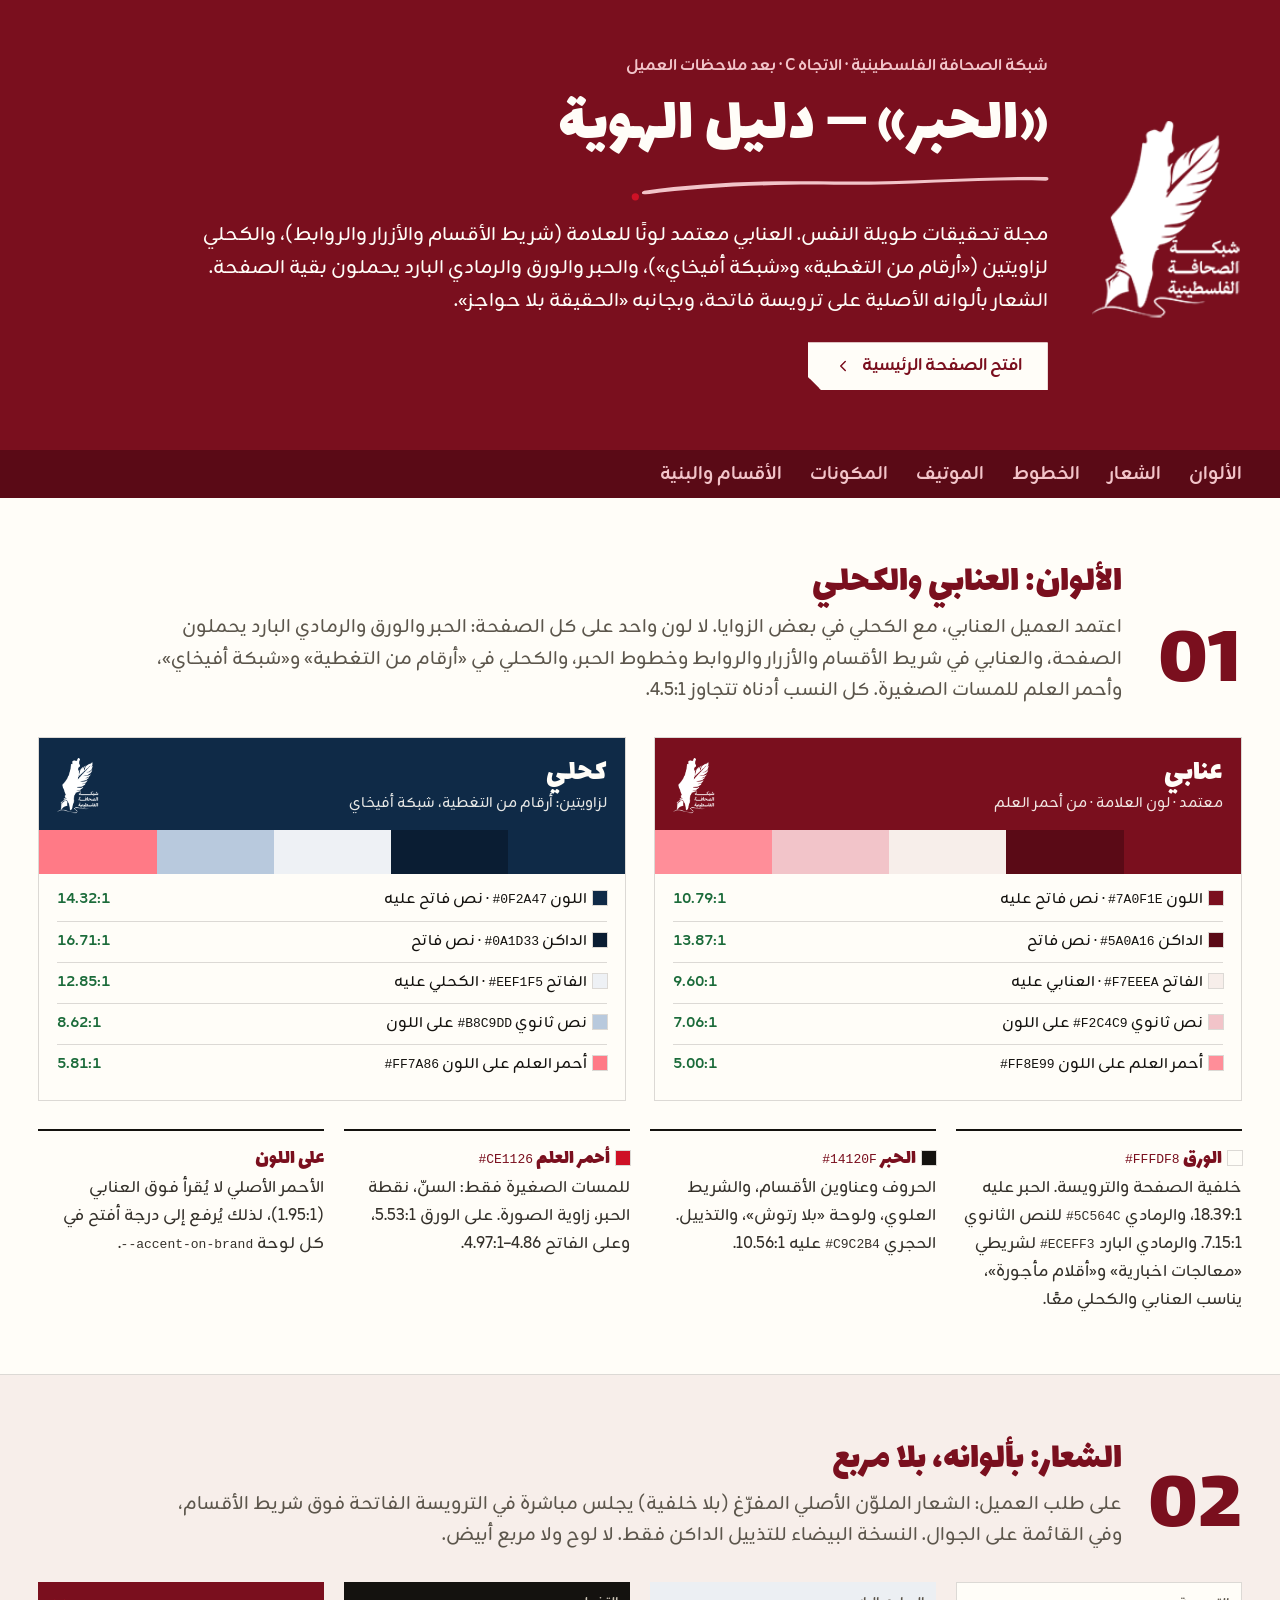
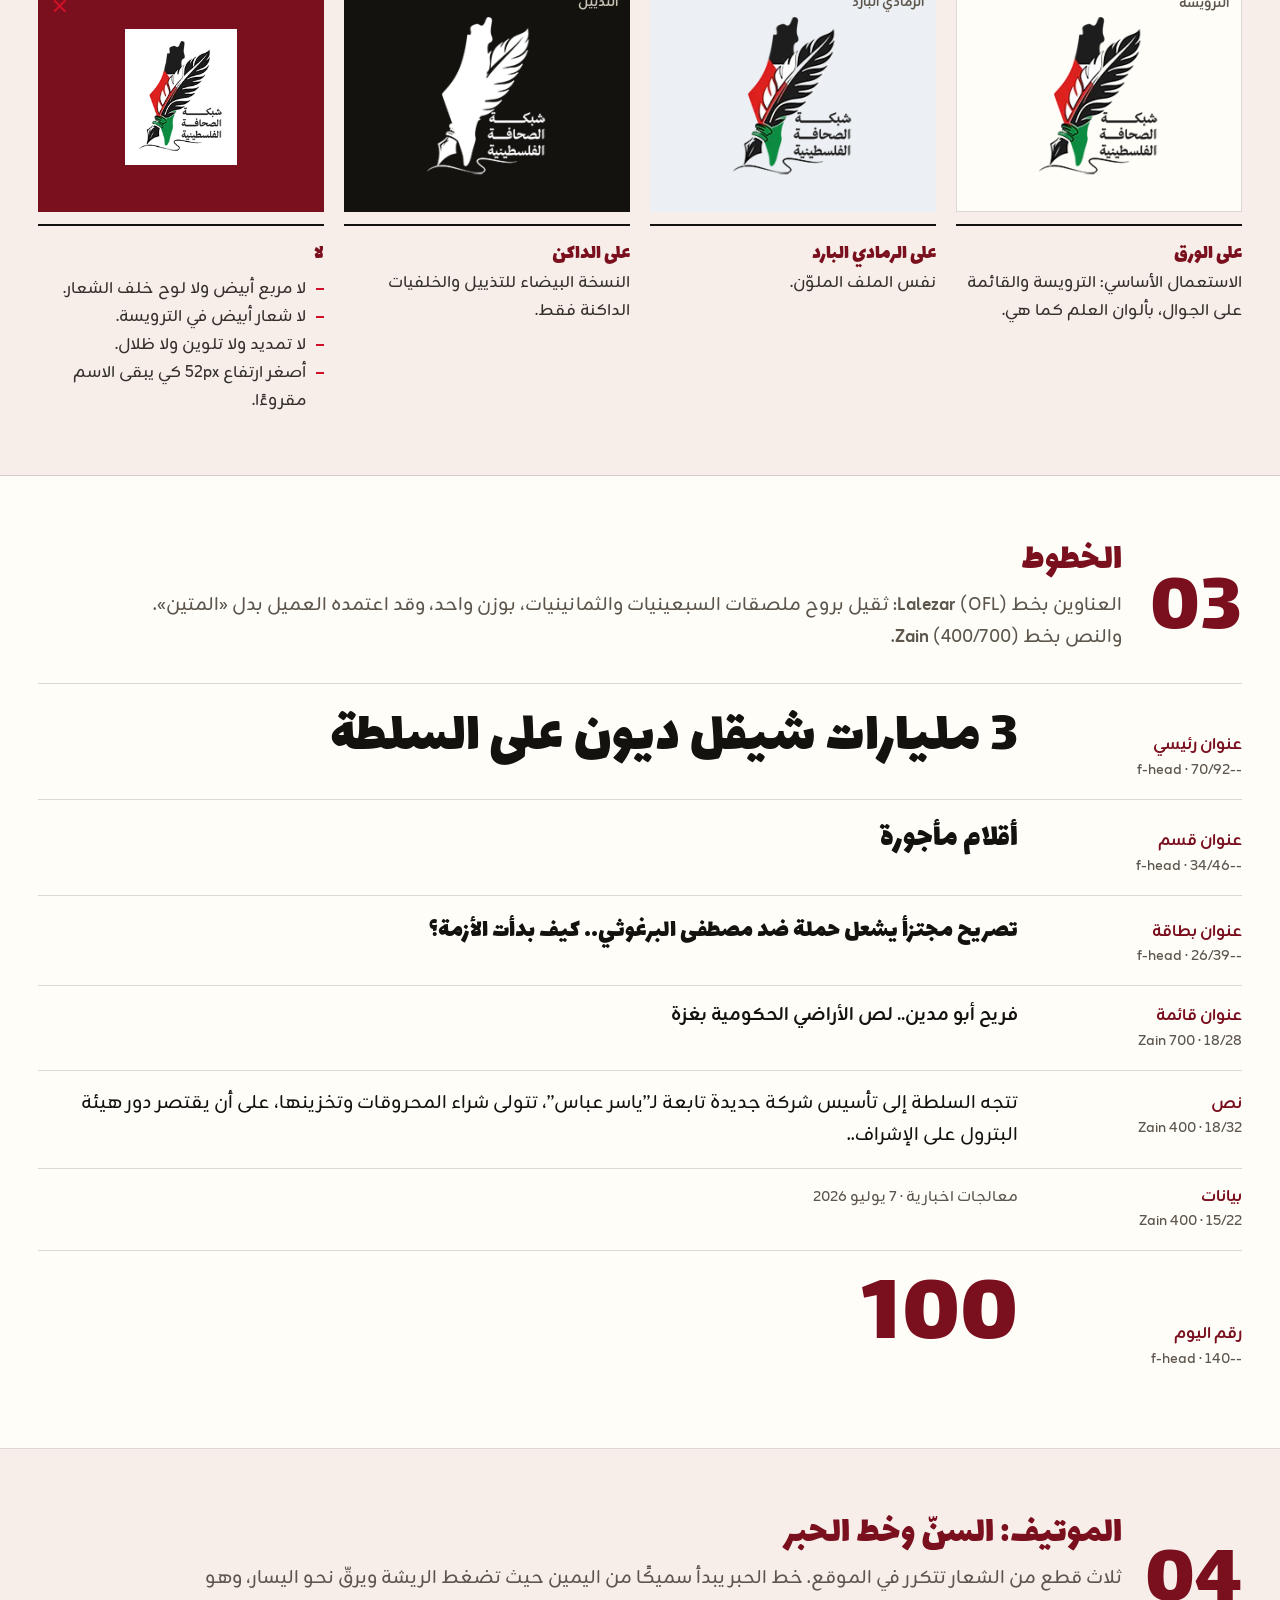
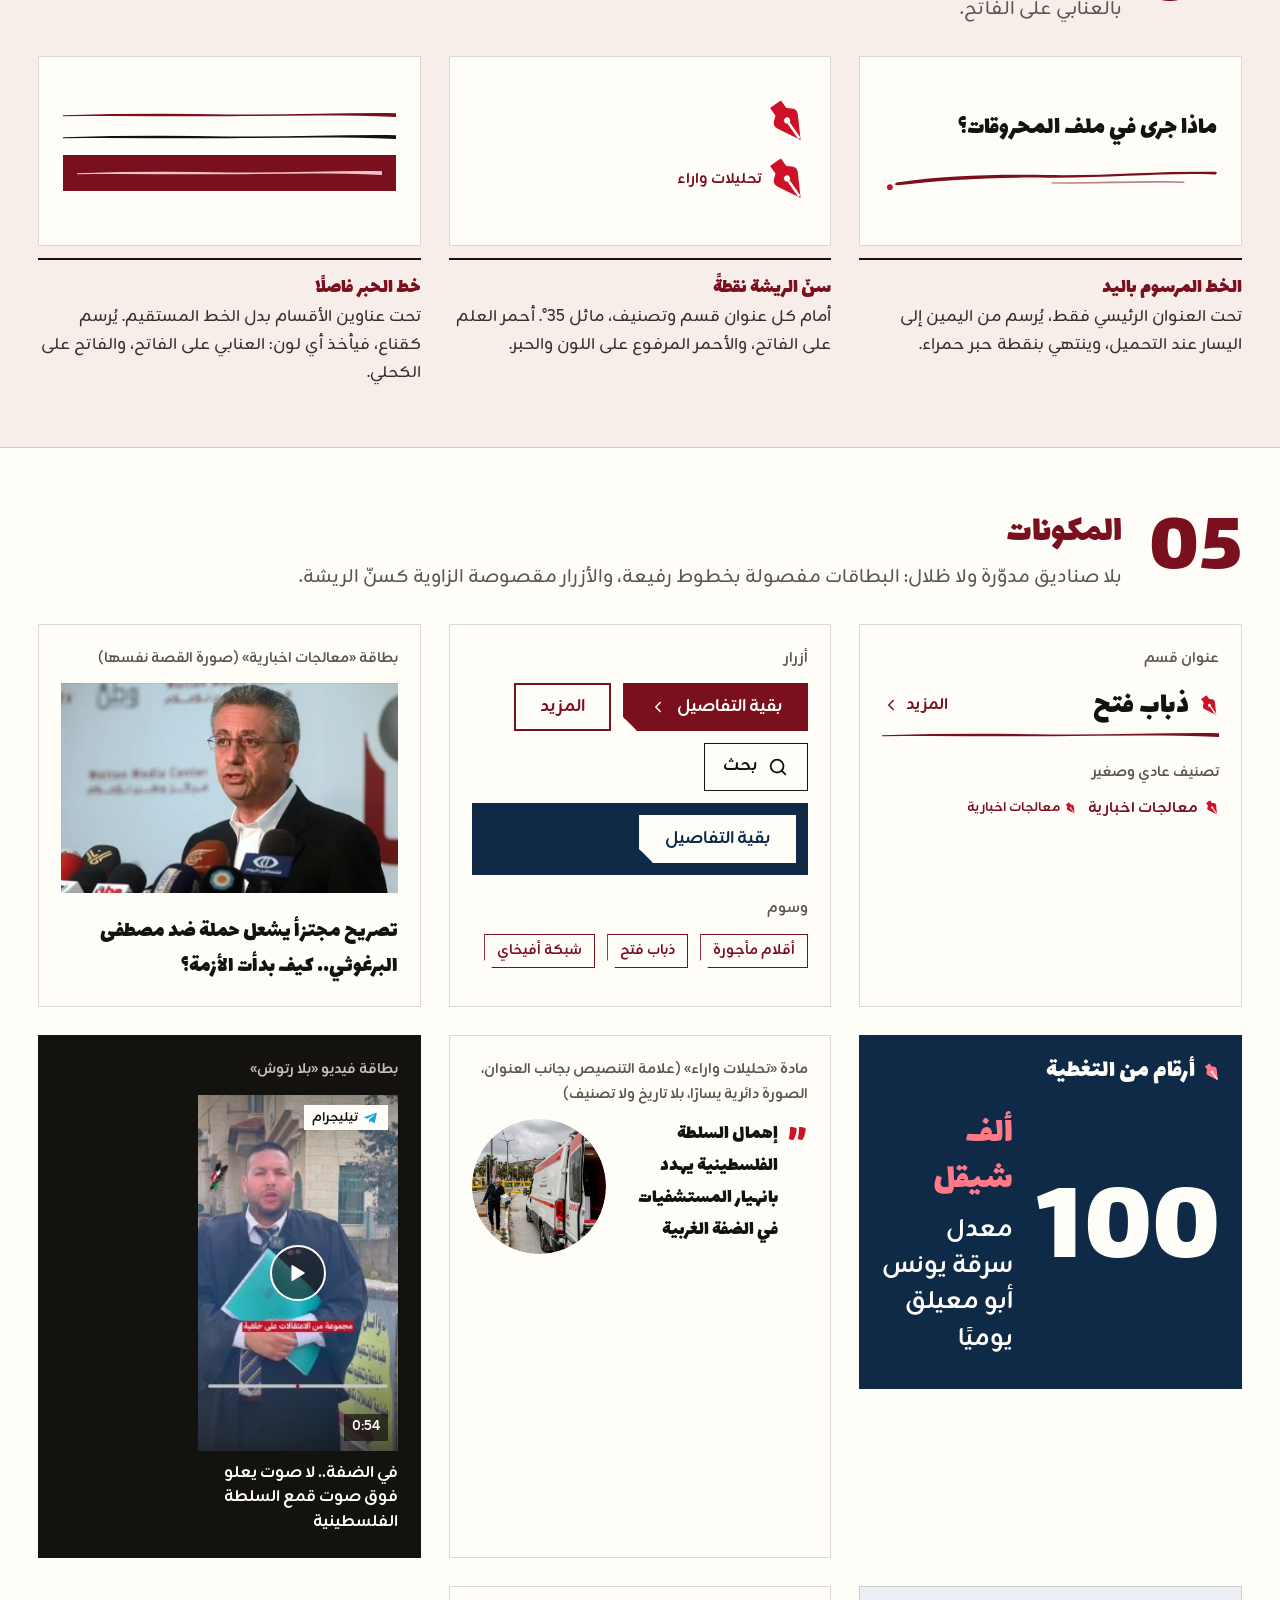
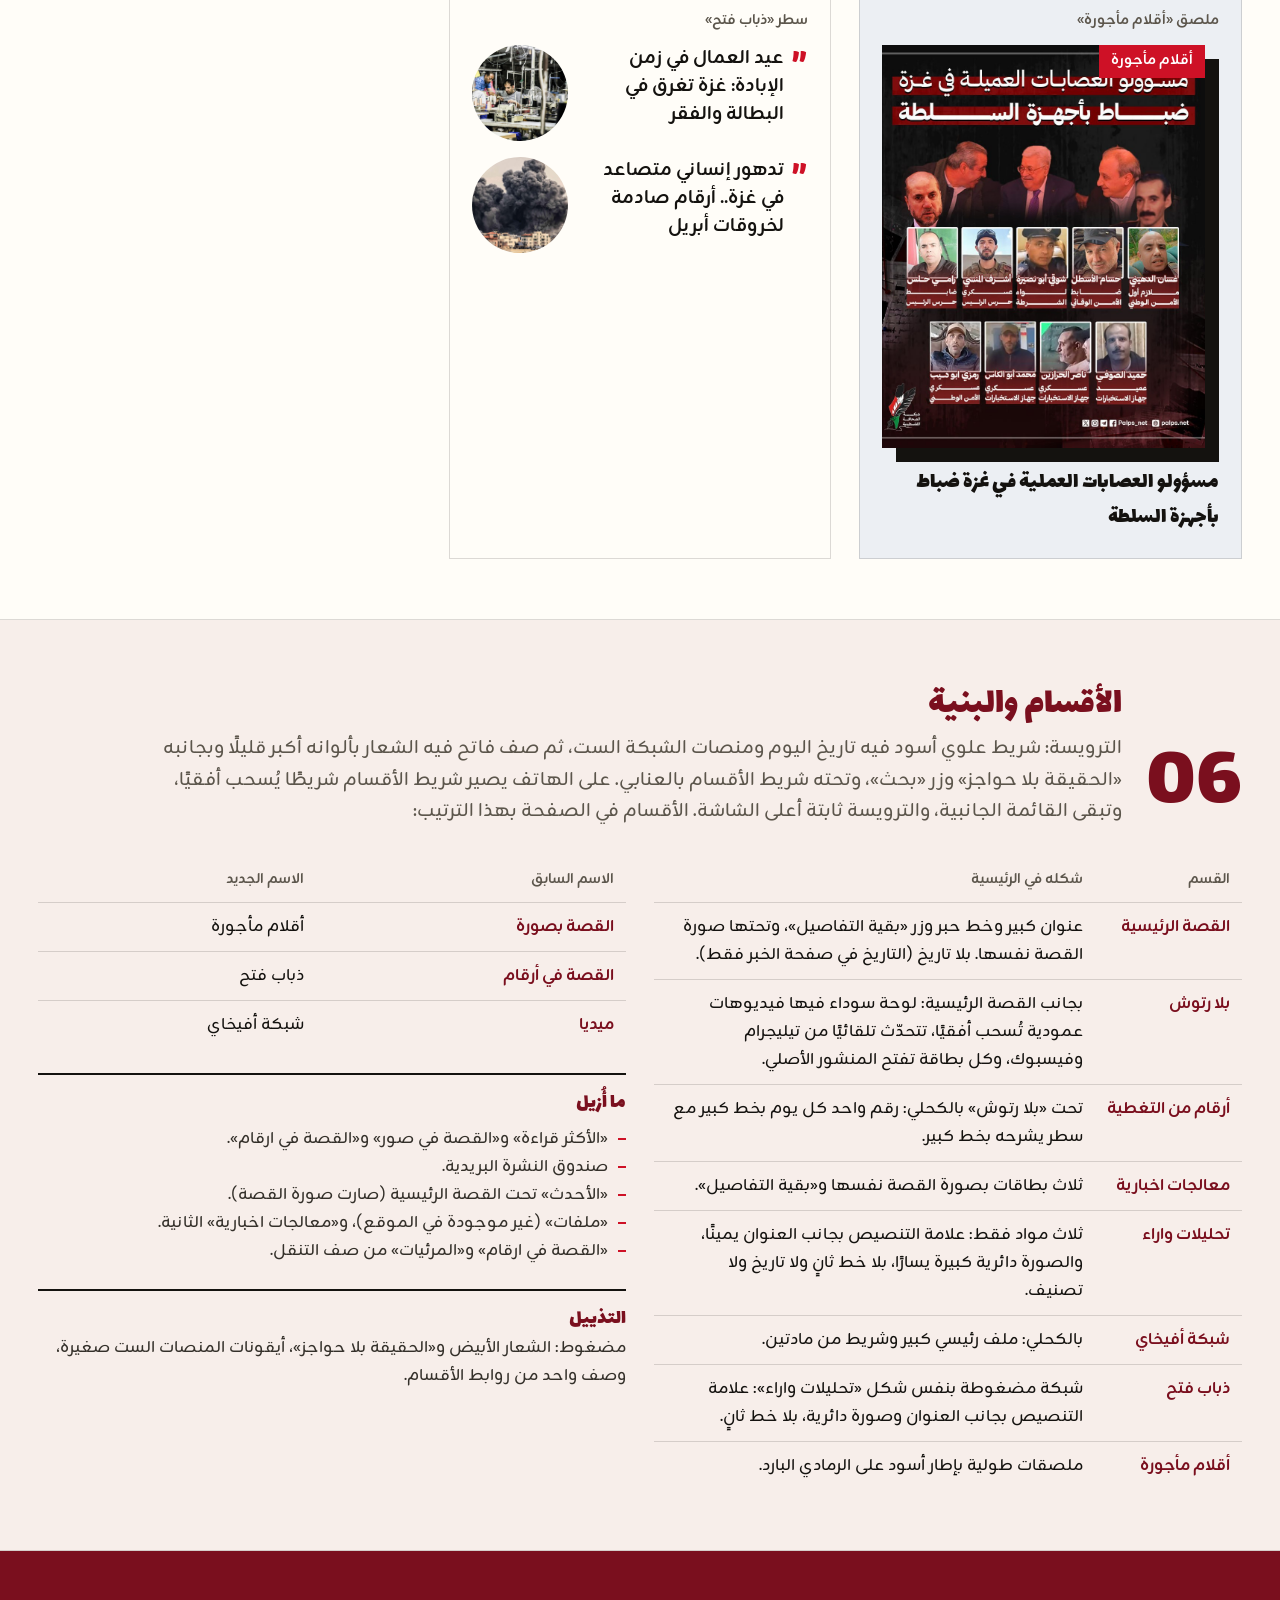
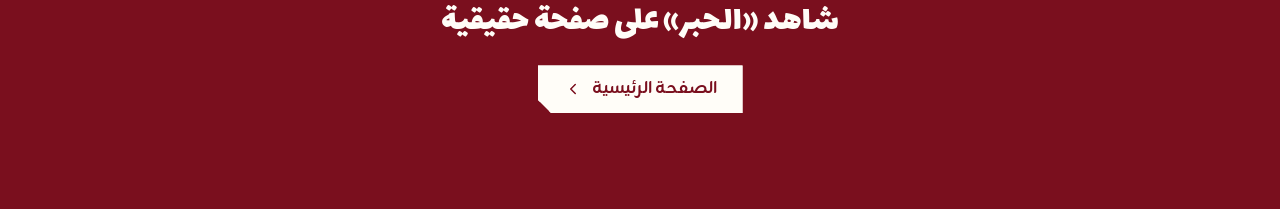
==== commit cdd89c18: "c: client round 4: «بلا رتوش», no dates, one bigger figure, round photos - متداول is renamed «بلا رت" ====
--- a/c/index.html
+++ b/c/index.html
@@ -30,7 +30,7 @@
         <g class="stroke"><path fill="currentColor" d="M517 7C440 4 350 13 255 12 170 11 95 15 22 24c-5 1-7-3-2-4.5C95 9 172 6.5 256 8c94 1.5 184-7 262-5.5 4 .1 4 4.5-1 4.5Z"/></g>
         <circle class="drop" cx="9" cy="27" r="4.5"/>
       </svg>
-      <p>مجلة تحقيقات طويلة النفس. العنابي معتمد لونًا للعلامة (شريط الأقسام والأزرار والروابط)، والكحلي لزاويتين («أرقام من التغطية» و«شبكة أفيخاي»)، والحبر والورق والكريمي يحملون بقية الصفحة. الشعار بألوانه الأصلية على ترويسة فاتحة، وبجانبه «الحقيقة بلا حواجز».</p>
+      <p>مجلة تحقيقات طويلة النفس. العنابي معتمد لونًا للعلامة (شريط الأقسام والأزرار والروابط)، والكحلي لزاويتين («أرقام من التغطية» و«شبكة أفيخاي»)، والحبر والورق والرمادي البارد يحملون بقية الصفحة. الشعار بألوانه الأصلية على ترويسة فاتحة، وبجانبه «الحقيقة بلا حواجز».</p>
       <a class="btn btn--light" href="home.html">افتح الصفحة الرئيسية <svg class="ico"><use href="#i-left"/></svg></a>
     </div>
   </div>
@@ -52,7 +52,7 @@
     <div class="wrap">
       <div class="chap__head">
         <span class="chap__num" aria-hidden="true">01</span>
-        <div><h2>الألوان: العنابي والكحلي</h2><p>اعتمد العميل العنابي، مع الكحلي في بعض الزوايا. لا لون واحد على كل الصفحة: الحبر والورق والكريمي يحملون الصفحة، والعنابي في شريط الأقسام والأزرار والروابط وخطوط الحبر، والكحلي في «أرقام من التغطية» و«شبكة أفيخاي»، وأحمر العلم للمسات الصغيرة. كل النسب أدناه تتجاوز 4.5:1.</p></div>
+        <div><h2>الألوان: العنابي والكحلي</h2><p>اعتمد العميل العنابي، مع الكحلي في بعض الزوايا. لا لون واحد على كل الصفحة: الحبر والورق والرمادي البارد يحملون الصفحة، والعنابي في شريط الأقسام والأزرار والروابط وخطوط الحبر، والكحلي في «أرقام من التغطية» و«شبكة أفيخاي»، وأحمر العلم للمسات الصغيرة. كل النسب أدناه تتجاوز 4.5:1.</p></div>
       </div>
       <div class="grid-2">
         <div class="pal">
@@ -79,8 +79,8 @@
         </div>
       </div>
       <div class="grid-4" style="margin-top:28px">
-        <div class="spec"><h3><i class="sw" style="background:#FFFDF8"></i>الورق <span class="hex">#FFFDF8</span></h3><p>خلفية الصفحة والترويسة. الحبر عليه 18.39:1، والرمادي <span class="hex">#5C564C</span> للتواريخ 7.15:1. والكريمي <span class="hex">#F4EEE0</span> لشريطي «معالجات اخبارية» و«أقلام مأجورة».</p></div>
-        <div class="spec"><h3><i class="sw" style="background:#14120F"></i>الحبر <span class="hex">#14120F</span></h3><p>الحروف وعناوين الأقسام، والشريط العلوي، وشريط «متداول»، وبطاقة الرقم، والتذييل. الحجري <span class="hex">#C9C2B4</span> عليه 10.56:1.</p></div>
+        <div class="spec"><h3><i class="sw" style="background:#FFFDF8"></i>الورق <span class="hex">#FFFDF8</span></h3><p>خلفية الصفحة والترويسة. الحبر عليه 18.39:1، والرمادي <span class="hex">#5C564C</span> للنص الثانوي 7.15:1. والرمادي البارد <span class="hex">#ECEFF3</span> لشريطي «معالجات اخبارية» و«أقلام مأجورة»، يناسب العنابي والكحلي معًا.</p></div>
+        <div class="spec"><h3><i class="sw" style="background:#14120F"></i>الحبر <span class="hex">#14120F</span></h3><p>الحروف وعناوين الأقسام، والشريط العلوي، ولوحة «بلا رتوش»، والتذييل. الحجري <span class="hex">#C9C2B4</span> عليه 10.56:1.</p></div>
         <div class="spec"><h3><i class="sw" style="background:#CE1126"></i>أحمر العلم <span class="hex">#CE1126</span></h3><p>للمسات الصغيرة فقط: السنّ، نقطة الحبر، زاوية الصورة. على الورق 5.53:1، وعلى الفاتح 4.86–4.97:1.</p></div>
         <div class="spec"><h3>على اللون</h3><p>الأحمر الأصلي لا يُقرأ فوق العنابي (1.95:1)، لذلك يُرفع إلى درجة أفتح في كل لوحة <span class="hex">--accent-on-brand</span>.</p></div>
       </div>
@@ -100,8 +100,8 @@
           <div class="spec"><h3>على الورق</h3><p>الاستعمال الأساسي: الترويسة والقائمة على الجوال، بألوان العلم كما هي.</p></div>
         </div>
         <div>
-          <div class="stage" style="background:#F4EEE0"><span class="stage__name" style="color:#5C564C">الكريمي</span><img src="../assets/img/brand/logo.webp" width="120" height="160" alt="الشعار الملوّن على الكريمي"></div>
-          <div class="spec"><h3>على الكريمي</h3><p>نفس الملف الملوّن.</p></div>
+          <div class="stage" style="background:#ECEFF3"><span class="stage__name" style="color:#5C564C">الرمادي البارد</span><img src="../assets/img/brand/logo.webp" width="120" height="160" alt="الشعار الملوّن على الرمادي البارد"></div>
+          <div class="spec"><h3>على الرمادي البارد</h3><p>نفس الملف الملوّن.</p></div>
         </div>
         <div>
           <div class="stage" style="background:#14120F"><span class="stage__name" style="color:#C9C2B4">التذييل</span><img src="../assets/img/brand/logo-white.webp" width="120" height="160" alt="الشعار الأبيض على الحبر"></div>
@@ -213,34 +213,28 @@
           <section class="figcard" aria-label="مثال: أرقام من التغطية">
             <div class="figcard__top">
               <p class="figcard__head"><svg class="nib"><use href="#nib"/></svg>أرقام من التغطية</p>
-              <div class="figcard__days"><button type="button" data-fig="0" aria-pressed="true">اليوم</button><button type="button" data-fig="1" aria-pressed="false">أمس</button></div>
             </div>
-            <div class="figcard__item" data-fig-item="0">
+            <div class="figcard__item">
               <p class="figcard__value">100</p>
               <div><p class="figcard__unit">ألف شيقل</p><p class="figcard__caption"><a href="home.html">معدل سرقة يونس أبو معيلق يوميًا</a></p></div>
             </div>
-            <div class="figcard__item" data-fig-item="1" hidden>
-              <p class="figcard__value">10</p>
-              <div><p class="figcard__unit">آلاف دولار</p><p class="figcard__caption"><a href="home.html">ما يطلبه حمزة المصري للسكوت</a></p></div>
-            </div>
           </section>
         </div>
         <div class="comp">
-          <small>مادة «تحليلات واراء» (العنوان يمينًا، الصورة يسارًا، بلا تاريخ ولا تصنيف)</small>
+          <small>مادة «تحليلات واراء» (علامة التنصيص بجانب العنوان، الصورة دائرية يسارًا، بلا تاريخ ولا تصنيف)</small>
           <article class="quote">
-            <div class="quote__body"><span class="quote__mark" aria-hidden="true">”</span><h3><a href="home.html">إهمال السلطة الفلسطينية يهدد بانهيار المستشفيات في الضفة الغربية</a></h3></div>
+            <div class="quote__body"><span class="qmark" aria-hidden="true">”</span><h3><a href="home.html">إهمال السلطة الفلسطينية يهدد بانهيار المستشفيات في الضفة الغربية</a></h3></div>
             <a class="quote__img" href="home.html" tabindex="-1" aria-hidden="true"><img src="../assets/img/news/mstshfyat.webp" width="150" height="150" alt="" loading="lazy"></a>
           </article>
         </div>
         <div class="comp" style="background:var(--ink);border-color:var(--ink);color:var(--paper)">
-          <small style="color:var(--stone)">بطاقة فيديو «متداول»</small>
+          <small style="color:var(--stone)">بطاقة فيديو «بلا رتوش»</small>
           <article class="vcard" style="max-width:200px"><a href="https://t.me/Palps_net/12420" target="_blank" rel="noopener">
             <div class="vcard__media"><img src="../assets/img/trending/tg-12420.jpg" width="180" height="320" alt="" loading="lazy"><span class="vcard__src"><svg class="ico ico--fill"><use href="#i-telegram"/></svg>تيليجرام</span><span class="vcard__play" aria-hidden="true"><svg class="ico"><use href="#i-play"/></svg></span><span class="vcard__dur" dir="ltr">0:54</span></div>
             <h3 class="t-sm">في الضفة.. لا صوت يعلو فوق صوت قمع السلطة الفلسطينية</h3>
-            <p class="meta">4 نوفمبر 2026</p>
           </a></article>
         </div>
-        <div class="comp" style="background:var(--paper-2)">
+        <div class="comp" style="background:var(--tint)">
           <small>ملصق «أقلام مأجورة»</small>
           <article class="poster"><a href="home.html#paid">
             <div class="poster__img"><img src="../assets/img/news/photo-2026-01-13-13-33-02.jpg" width="1080" height="1080" alt="" loading="lazy"><span class="poster__tag">أقلام مأجورة</span></div>
@@ -250,8 +244,8 @@
         <div class="comp">
           <small>سطر «ذباب فتح»</small>
           <ul class="flies" style="grid-template-columns:1fr">
-            <li><a href="home.html#flies"><img src="../assets/img/news/alaml-scaled.jpg" width="120" height="90" alt="" loading="lazy"><div><h3 class="t-sm">عيد العمال في زمن الإبادة: غزة تغرق في البطالة والفقر</h3><p class="meta">30 أبريل 2026</p></div></a></li>
-            <li><a href="home.html#flies"><img src="../assets/img/news/ghzh-7.jpg" width="120" height="90" alt="" loading="lazy"><div><h3 class="t-sm">تدهور إنساني متصاعد في غزة.. أرقام صادمة لخروقات أبريل</h3><p class="meta">30 أبريل 2026</p></div></a></li>
+            <li><a href="home.html#flies"><div class="flies__body"><span class="qmark" aria-hidden="true">”</span><h3 class="t-sm">عيد العمال في زمن الإبادة: غزة تغرق في البطالة والفقر</h3></div><img src="../assets/img/news/alaml-scaled.jpg" width="96" height="96" alt="" loading="lazy"></a></li>
+            <li><a href="home.html#flies"><div class="flies__body"><span class="qmark" aria-hidden="true">”</span><h3 class="t-sm">تدهور إنساني متصاعد في غزة.. أرقام صادمة لخروقات أبريل</h3></div><img src="../assets/img/news/ghzh-7.jpg" width="96" height="96" alt="" loading="lazy"></a></li>
           </ul>
         </div>
       </div>
@@ -269,14 +263,14 @@
         <table class="map-table">
           <thead><tr><th>القسم</th><th>شكله في الرئيسية</th></tr></thead>
           <tbody>
-            <tr><td>القصة الرئيسية</td><td>عنوان كبير وخط حبر وزر «بقية التفاصيل»، وتحتها صورة القصة نفسها.</td></tr>
-            <tr><td>متداول</td><td>بجانب القصة الرئيسية: لوحة سوداء فيها فيديوهات عمودية تُسحب أفقيًا، تتحدّث تلقائيًا من تيليجرام وفيسبوك، وكل بطاقة تفتح المنشور الأصلي.</td></tr>
-            <tr><td>أرقام من التغطية</td><td>تحت «متداول» بالكحلي: رقم واحد كل يوم بخط كبير مع سطر يشرحه، وأزرار «اليوم / أمس / قبل يومين».</td></tr>
+            <tr><td>القصة الرئيسية</td><td>عنوان كبير وخط حبر وزر «بقية التفاصيل»، وتحتها صورة القصة نفسها. بلا تاريخ (التاريخ في صفحة الخبر فقط).</td></tr>
+            <tr><td>بلا رتوش</td><td>بجانب القصة الرئيسية: لوحة سوداء فيها فيديوهات عمودية تُسحب أفقيًا، تتحدّث تلقائيًا من تيليجرام وفيسبوك، وكل بطاقة تفتح المنشور الأصلي.</td></tr>
+            <tr><td>أرقام من التغطية</td><td>تحت «بلا رتوش» بالكحلي: رقم واحد كل يوم بخط كبير مع سطر يشرحه بخط كبير.</td></tr>
             <tr><td>معالجات اخبارية</td><td>ثلاث بطاقات بصورة القصة نفسها و«بقية التفاصيل».</td></tr>
-            <tr><td>تحليلات واراء</td><td>ثلاث مواد فقط: العنوان يمينًا، والصورة كبيرة يسارًا في الأعلى، بلا تاريخ ولا تصنيف.</td></tr>
+            <tr><td>تحليلات واراء</td><td>ثلاث مواد فقط: علامة التنصيص بجانب العنوان يمينًا، والصورة دائرية كبيرة يسارًا، بلا خط ثانٍ ولا تاريخ ولا تصنيف.</td></tr>
             <tr><td>شبكة أفيخاي</td><td>بالكحلي: ملف رئيسي كبير وشريط من مادتين.</td></tr>
-            <tr><td>ذباب فتح</td><td>شبكة مضغوطة من الأسطر بصور صغيرة.</td></tr>
-            <tr><td>أقلام مأجورة</td><td>ملصقات طولية بإطار أسود على الكريمي.</td></tr>
+            <tr><td>ذباب فتح</td><td>شبكة مضغوطة بنفس شكل «تحليلات واراء»: علامة التنصيص بجانب العنوان وصورة دائرية، بلا خط ثانٍ.</td></tr>
+            <tr><td>أقلام مأجورة</td><td>ملصقات طولية بإطار أسود على الرمادي البارد.</td></tr>
           </tbody>
         </table>
         <div>
--- a/c/style.css
+++ b/c/style.css
@@ -58,7 +58,7 @@
   --accent-on-navy: #FF7A86;
 
   --paper: #FFFDF8;
-  --paper-2: #F4EEE0;        /* cream bands: ملفات, أقلام مأجورة */
+  --tint: #ECEFF3;           /* cool grey bands that sit with burgundy and navy: معالجات اخبارية, أقلام مأجورة */
   --ink: #14120F;
   --ink-soft: #5C564C;
   --stone: #C9C2B4;
@@ -266,7 +266,7 @@
 .lead__photo::after { content: ""; position: absolute; z-index: 1; inset-inline-start: 0; bottom: 0; border-style: solid; border-width: 0 0 54px 54px; border-color: transparent transparent var(--red) transparent; }
 
 /* ---------- ملفات: image-led cards ---------- */
-.files { background: var(--paper-2); padding-block: 56px 60px; }
+.files { background: var(--tint); padding-block: 56px 60px; }
 .files__grid { display: grid; grid-template-columns: repeat(3, minmax(0, 1fr)); column-gap: 56px; }
 .file { position: relative; display: flex; flex-direction: column; }
 /* column rule sits in the gap, so all three images get the same width */
@@ -277,14 +277,14 @@
 .file h3 { font-size: clamp(22px, 1.8vw, 26px); line-height: 1.5; margin-top: 6px; }
 .file h3 a:hover { color: var(--brand); }
 .file p { margin-top: 10px; color: #34302A; font-size: 17px; line-height: 1.75; }
-.file__foot { margin-top: auto; padding-top: 14px; display: flex; align-items: center; justify-content: space-between; gap: 12px; }
+.file__foot { margin-top: auto; padding-top: 14px; display: flex; align-items: center; gap: 12px; }
 .file__go { display: inline-flex; align-items: center; gap: 6px; min-height: 44px; font-weight: 700; color: var(--brand); font-size: 16px; }
 .file__go:hover { color: var(--red); }
 .file__go .ico { width: 18px; height: 18px; }
 
 .block { padding-block: 60px; }
 
-/* ---------- lead side: متداول (videos) over أرقام من التغطية (figure of the day) ---------- */
+/* ---------- lead side: بلا رتوش (videos) over أرقام من التغطية (figure of the day) ---------- */
 .lead__side { display: flex; flex-direction: column; gap: 22px; min-width: 0; }
 
 .trend { background: var(--ink); color: var(--paper); padding: 20px 22px 22px; border-top: 5px solid var(--red); }
@@ -330,36 +330,29 @@
 /* أرقام من التغطية: one figure a day, on navy */
 /* grows to the story's height; the figure sits in the middle of what is left */
 .figcard { flex: 1; display: flex; flex-direction: column; background: var(--navy); color: var(--paper); padding: 20px 22px 24px; }
-.figcard__item:not([hidden]) { margin-block: auto; padding-block: 18px 6px; }
-.figcard__top { display: flex; align-items: center; justify-content: space-between; gap: 10px 14px; flex-wrap: wrap; }
-.figcard__head { display: flex; align-items: center; gap: 10px; font-size: clamp(24px, 2vw, 28px); line-height: 1.3; }
+.figcard__head { display: flex; align-items: center; gap: 10px; font-family: var(--f-head); font-size: clamp(24px, 2vw, 28px); line-height: 1.3; }
 .figcard__head .nib { width: 15px; height: 19px; color: var(--accent-on-navy); }
-.figcard__days { display: flex; gap: 6px; }
-.figcard__days button {
-  min-height: 36px; padding: 2px 12px; background: transparent; color: var(--on-navy-soft);
-  border: 1.5px solid rgba(184, 201, 221, .45); font-weight: 700; font-size: 14px; line-height: 1.2;
-}
-.figcard__days button:hover { color: var(--paper); border-color: var(--paper); }
-.figcard__days button[aria-pressed="true"] { background: var(--paper); color: var(--navy); border-color: var(--paper); }
-.figcard__item { display: grid; grid-template-columns: auto minmax(0, 1fr); align-items: center; gap: 4px 22px; margin-top: 18px; }
-.figcard__item[hidden] { display: none; }
-.figcard__value { font-family: var(--f-head); font-size: clamp(96px, 9vw, 140px); line-height: 1; color: var(--paper); }
-.figcard__unit { font-family: var(--f-head); font-size: clamp(26px, 2.3vw, 34px); line-height: 1.3; color: var(--accent-on-navy); }
-.figcard__caption { margin-top: 6px; font-weight: 700; font-size: 19px; line-height: 1.55; }
+.figcard__item { display: grid; grid-template-columns: auto minmax(0, 1fr); align-items: center; gap: 4px 24px; margin-block: auto; padding-block: 22px 8px; }
+.figcard__value { font-family: var(--f-head); font-size: clamp(100px, 9.4vw, 148px); line-height: 1; color: var(--paper); }
+.figcard__unit { font-family: var(--f-head); font-size: clamp(32px, 2.9vw, 44px); line-height: 1.25; color: var(--accent-on-navy); }
+.figcard__caption { margin-top: 8px; font-weight: 700; font-size: clamp(22px, 1.9vw, 27px); line-height: 1.5; }
 .figcard__caption a:hover { color: var(--on-navy-soft); text-decoration: underline; text-underline-offset: 5px; }
 
 /* ---------- تحليلات واراء: three items, title on the right, big photo top-left ---------- */
+/* the quote mark, beside the title (تحليلات واراء, ذباب فتح) */
+.qmark { flex: none; font-family: var(--f-head); font-size: 58px; line-height: 1; height: .62em; overflow: hidden; color: var(--red); margin-top: 2px; }
+
 .quotes { display: grid; grid-template-columns: repeat(3, minmax(0, 1fr)); gap: 0 36px; }
-.quote { display: grid; grid-template-columns: minmax(0, 1fr) auto; gap: 18px; align-items: start; padding-top: 22px; border-top: 3px solid var(--brand); }
-.quote__mark { font-family: var(--f-head); font-size: 88px; line-height: .62; color: var(--red); height: 36px; display: block; margin-bottom: 8px; }
+.quote { display: grid; grid-template-columns: minmax(0, 1fr) auto; gap: 18px; align-items: start; }
+.quote__body { display: flex; align-items: flex-start; gap: 10px; }
 .quote h3 { font-size: clamp(20px, 1.6vw, 24px); line-height: 1.55; }
 .quote h3 a:hover { color: var(--brand); }
-.quote__img { display: block; overflow: hidden; }
-.quote__img img { width: clamp(112px, 10.5vw, 156px); aspect-ratio: 1; object-fit: cover; transition: transform .5s ease; }
+.quote__img { display: block; overflow: hidden; border-radius: 50%; }
+.quote__img img { width: clamp(112px, 10.5vw, 150px); aspect-ratio: 1; object-fit: cover; border-radius: 50%; transition: transform .5s ease; }
 .quote__img:hover img { transform: scale(1.04); }
 
 /* ---------- أقلام مأجورة: posters ---------- */
-.paid { background: var(--paper-2); padding-block: 56px 60px; }
+.paid { background: var(--tint); padding-block: 56px 60px; }
 .posters { display: grid; grid-template-columns: repeat(3, minmax(0, 1fr)); gap: 32px; }
 .poster a { display: block; }
 .poster__img { position: relative; isolation: isolate; margin: 0 14px 14px 0; }
@@ -373,12 +366,13 @@
 /* ---------- ذباب فتح: compact ruled grid ---------- */
 .flies { display: grid; grid-template-columns: repeat(3, minmax(0, 1fr)); gap: 0 32px; }
 .flies li { border-top: 1px solid var(--rule); }
-.flies li:nth-child(-n+3) { border-top: 3px solid var(--ink); }
-.flies a { display: grid; grid-template-columns: 1fr 120px; gap: 14px; padding-block: 16px; align-items: start; }
-.flies img { width: 120px; height: 90px; object-fit: cover; grid-column: 2; grid-row: 1; }
-.flies div { grid-column: 1; grid-row: 1; }
+.flies li:nth-child(-n+3) { border-top: 0; }
+.flies li:nth-child(-n+3) a { padding-top: 0; }
+.flies a { display: grid; grid-template-columns: minmax(0, 1fr) 96px; gap: 14px; padding-block: 16px; align-items: start; }
+.flies img { width: 96px; height: 96px; object-fit: cover; border-radius: 50%; }
+.flies__body { display: flex; align-items: flex-start; gap: 8px; }
+.flies .qmark { font-size: 46px; }
 .flies h3 { font-size: 18px; line-height: 1.55; }
-.flies .meta { font-size: 14px; margin-top: 4px; }
 .flies a:hover h3 { color: var(--brand); }
 
 /* ---------- شبكة أفيخاي: feature + strip on navy ---------- */
@@ -446,6 +440,7 @@
   .posters { gap: 24px; }
   .flies { grid-template-columns: repeat(2, minmax(0, 1fr)); }
   .flies li:nth-child(3) { border-top: 1px solid var(--rule); }
+  .flies li:nth-child(3) a { padding-top: 16px; }
   .avichay__grid { grid-template-columns: minmax(0, 1fr) minmax(0, 1fr); }
   .strip { grid-template-columns: 1fr; }
 }
@@ -487,13 +482,14 @@
   .figcard { padding: 18px 16px 20px; margin-inline: calc(-1 * var(--gut)); }
   .figcard__value { font-size: 88px; }
   .figcard__unit { font-size: 26px; }
-  .figcard__caption { font-size: 17px; }
+  .figcard__unit { font-size: 30px; }
+  .figcard__caption { font-size: 20px; }
 
   .shead { margin-bottom: 20px; }
   .shead__title { font-size: 26px; gap: 10px; }
   .shead__title .nib { width: 15px; height: 18px; }
   .shead__more { font-size: 15px; }
-  .meta, .flies .meta, .strip .meta, .vcard .meta { font-size: 14px; }
+  .meta, .strip .meta { font-size: 14px; }
 
   .files, .paid, .avichay { padding-block: 40px 44px; }
   .block { padding-block: 40px; }
@@ -503,10 +499,11 @@
   .file p { font-size: 16px; }
 
   .quotes { gap: 18px; }
-  .quote { gap: 14px; padding-top: 16px; }
+  .quote { gap: 14px; }
+  .quote + .quote { padding-top: 18px; border-top: 1px solid var(--rule); }
   .quote h3 { font-size: 19px; }
-  .quote__mark { font-size: 64px; height: 26px; margin-bottom: 6px; }
-  .quote__img img { width: 112px; }
+  .qmark { font-size: 46px; }
+  .quote__img img { width: 104px; }
 
   .posters { grid-template-columns: none; grid-auto-flow: column; grid-auto-columns: 74%; gap: 18px; overflow-x: auto; scroll-snap-type: x mandatory; scrollbar-width: none; margin-inline: calc(-1 * var(--gut)); padding-inline: var(--gut); scroll-padding-inline: var(--gut); }
   .posters::-webkit-scrollbar { display: none; }
@@ -515,9 +512,11 @@
 
   .flies { grid-template-columns: 1fr; }
   .flies li, .flies li:nth-child(n) { border-top: 1px solid var(--rule); }
-  .flies li:first-child { border-top: 3px solid var(--ink); }
-  .flies a { grid-template-columns: 1fr 104px; }
-  .flies img { width: 104px; height: 78px; }
+  .flies li:first-child { border-top: 0; }
+  .flies li:nth-child(n) a { padding-top: 16px; }
+  .flies li:first-child a { padding-top: 0; }
+  .flies a { grid-template-columns: minmax(0, 1fr) 84px; }
+  .flies img { width: 84px; height: 84px; }
   .flies h3 { font-size: 17px; }
 
   .avichay__grid { grid-template-columns: 1fr; gap: 20px; }
